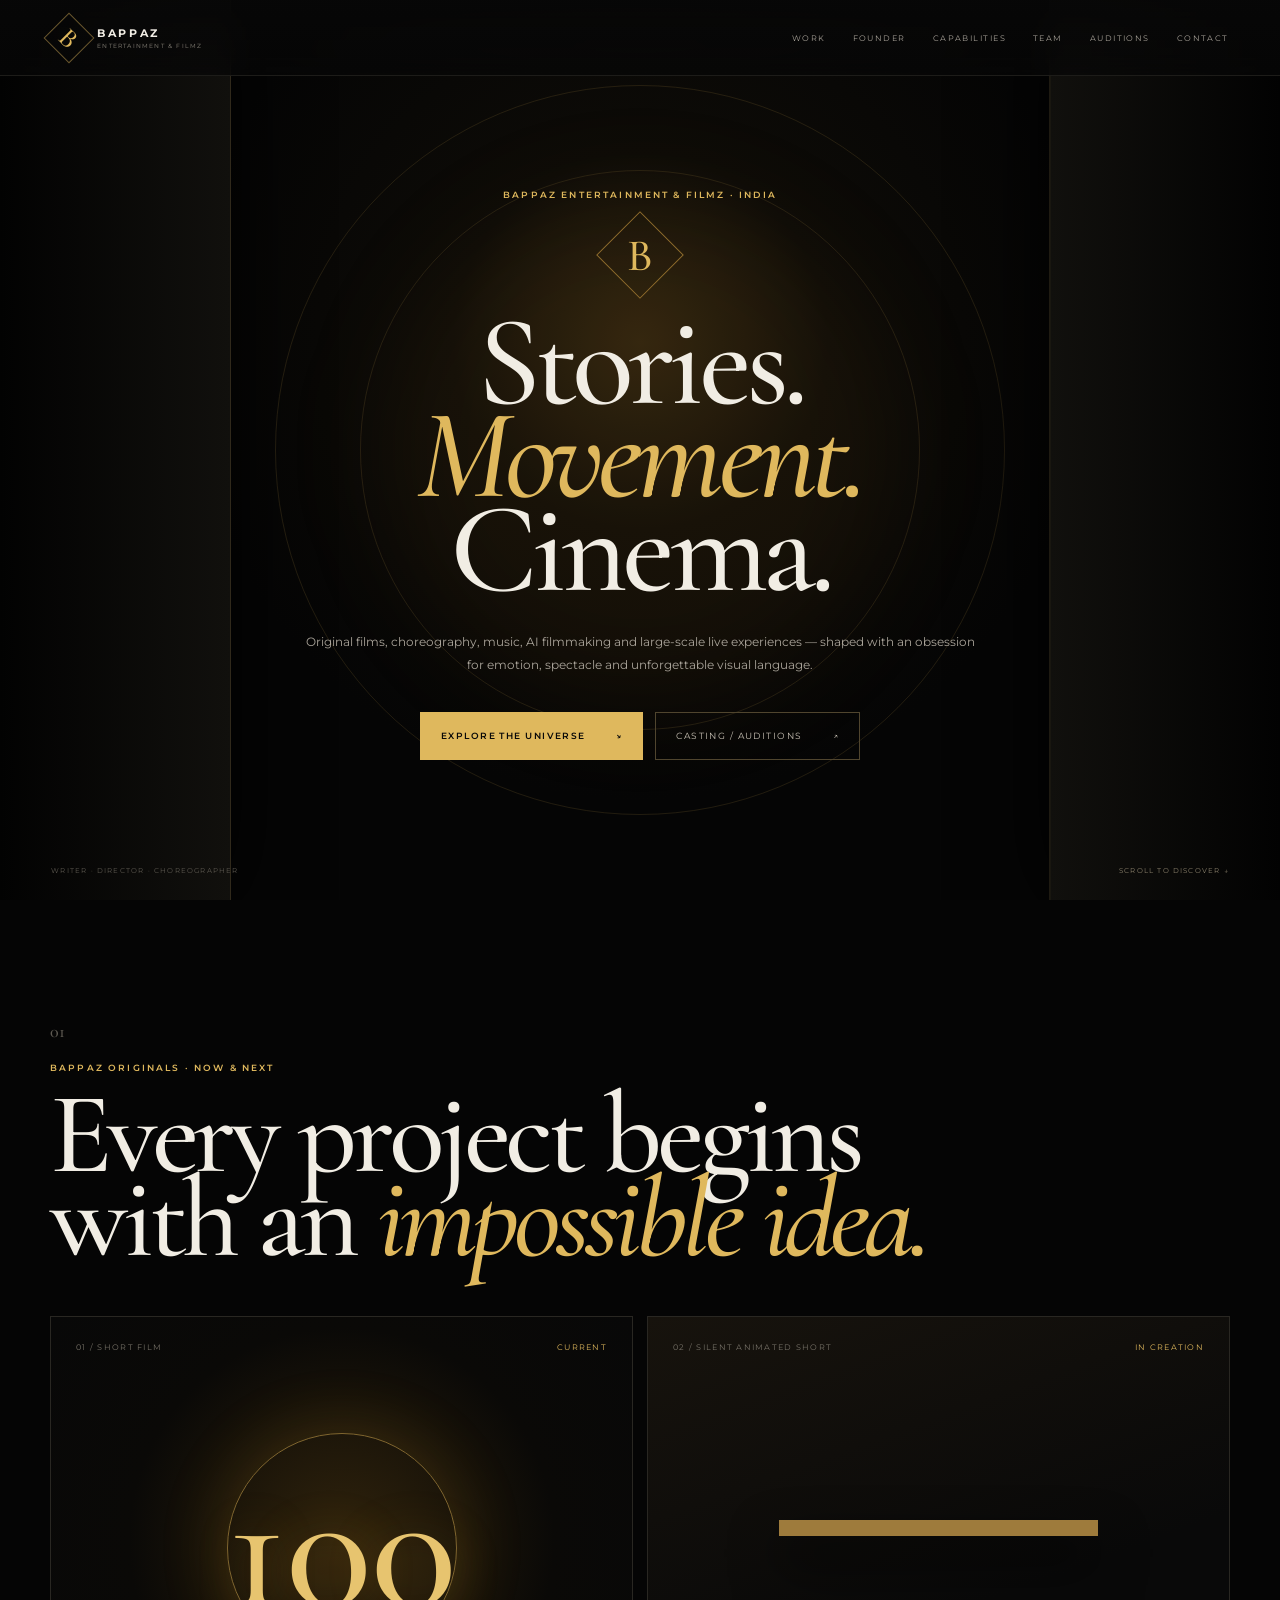
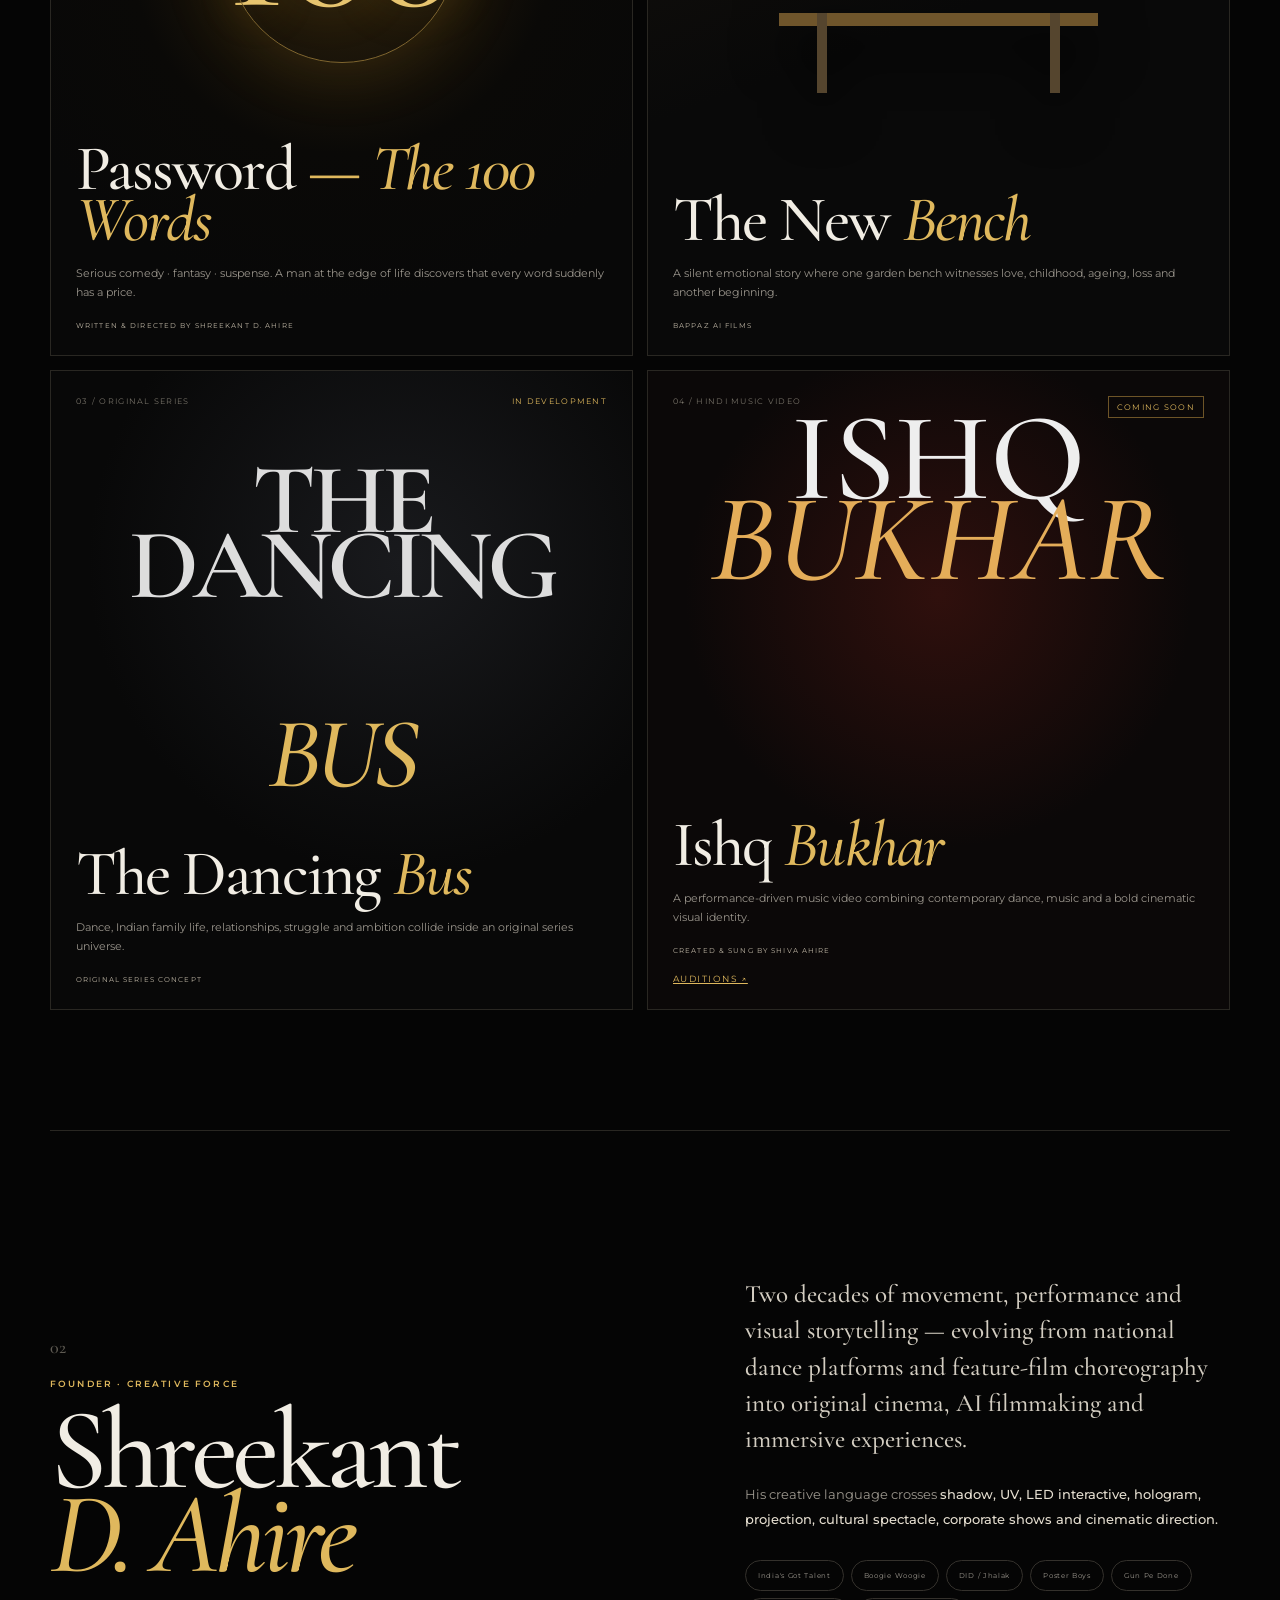
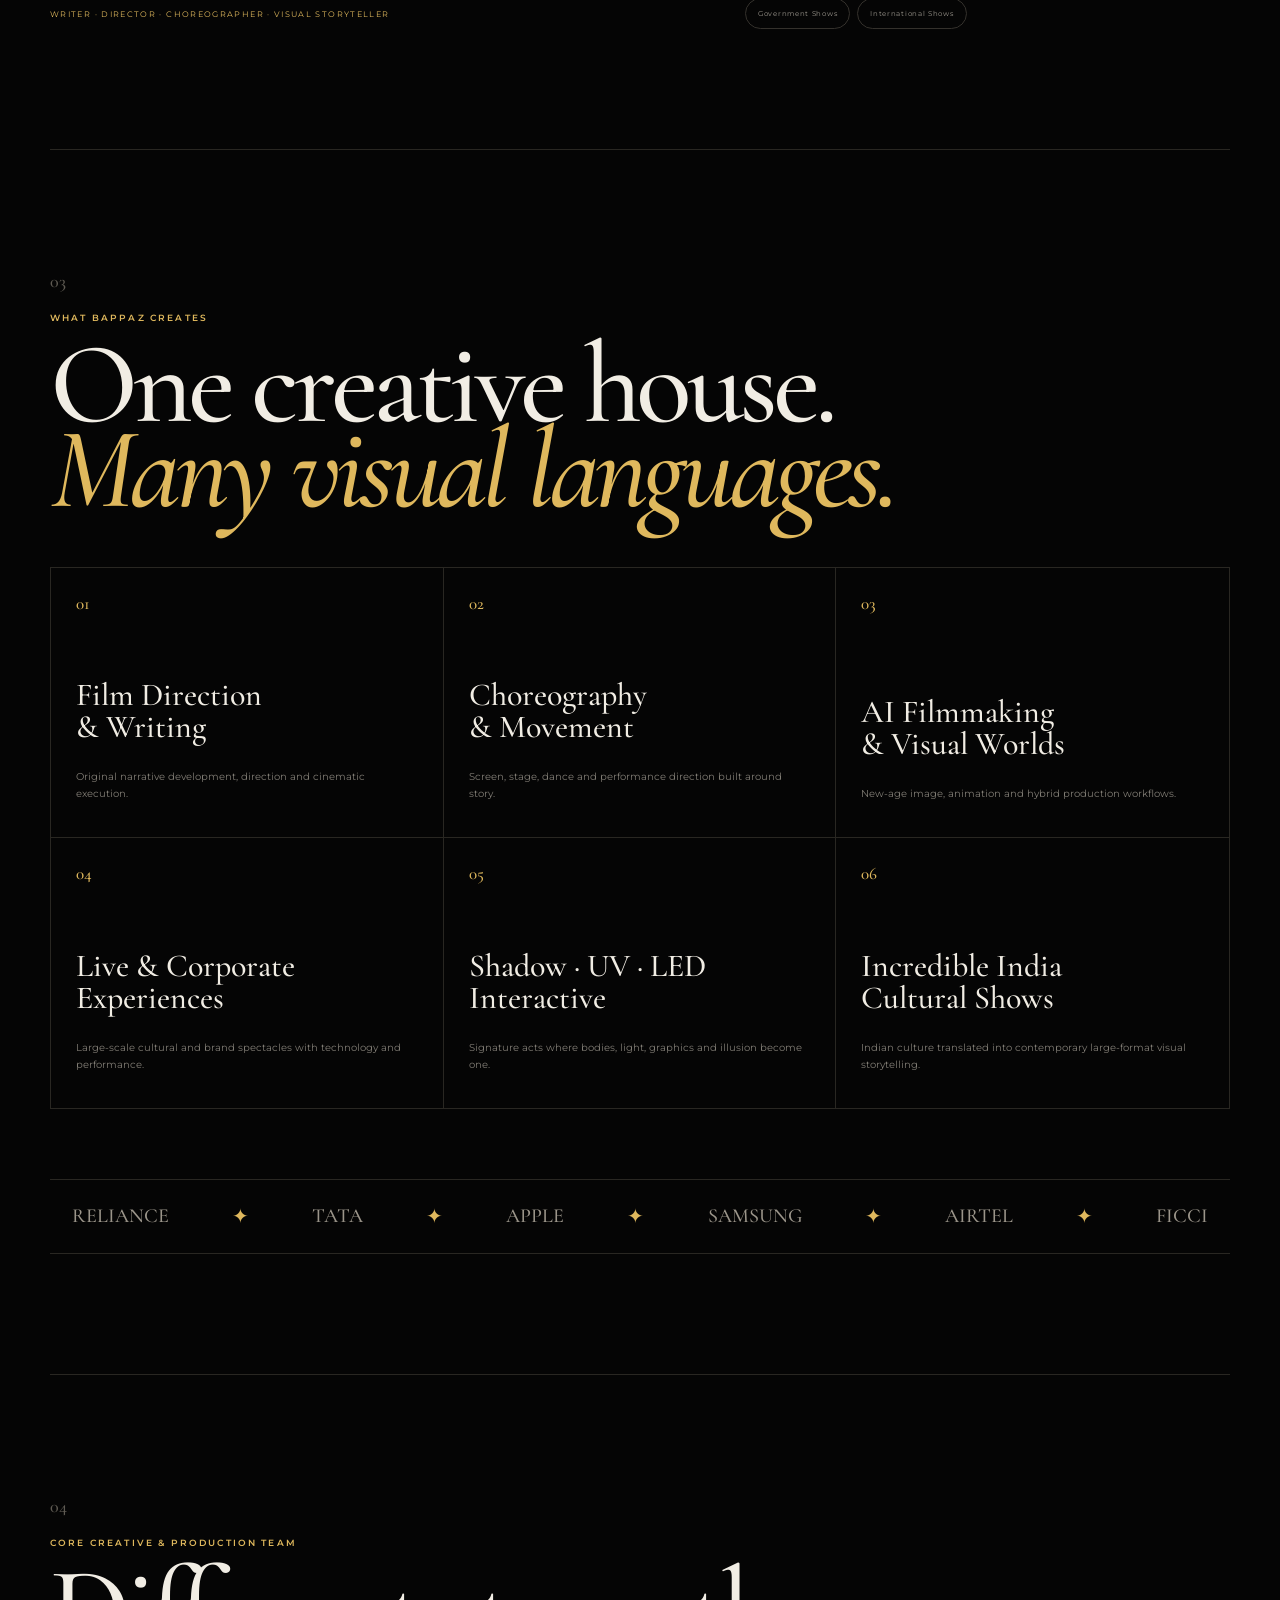
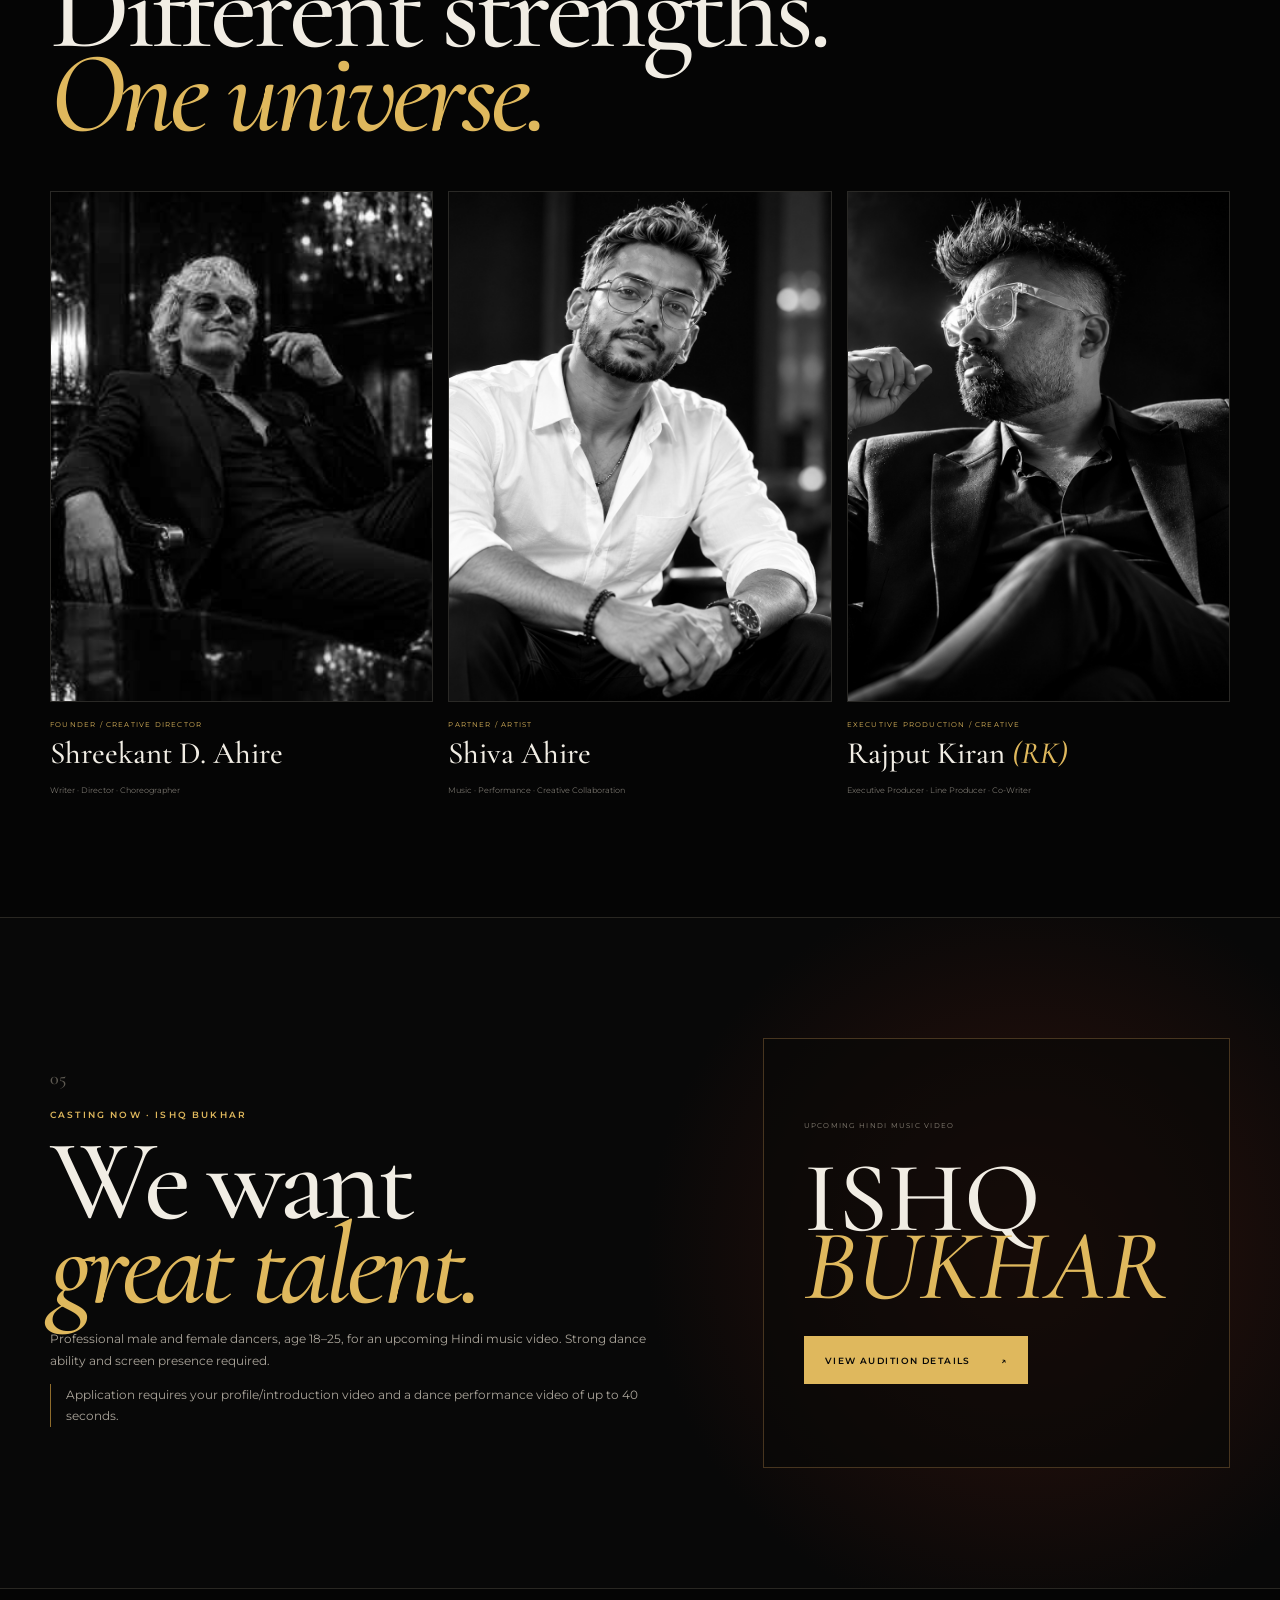
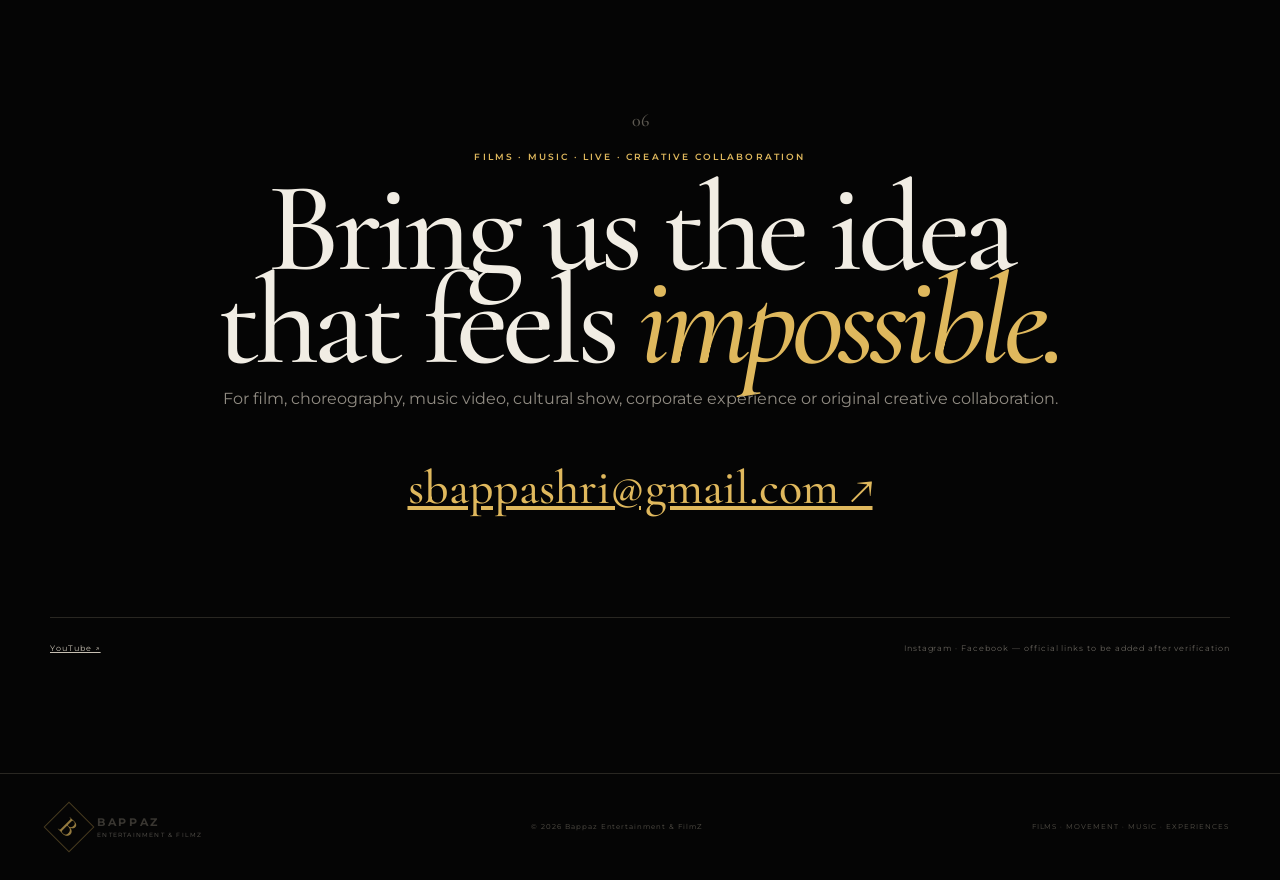
==== index.html @ 5606a302 "Show founder portrait on homepage preview" ====
<!doctype html><html lang="en" class="no-js"><head><meta charset="utf-8"><meta name="viewport" content="width=device-width,initial-scale=1"><meta name="description" content="Bappaz Entertainment & FilmZ — films, choreography, music, AI filmmaking and live experiences."><title>Bappaz Entertainment & FilmZ</title><link rel="stylesheet" href="assets/site.css"><script>document.documentElement.classList.replace('no-js','js')</script><script defer src="assets/site.js"></script></head><body><a class="skip" href="#main">Skip to content</a><header class="topbar"><a class="brand" href="#top" aria-label="Bappaz Entertainment and FilmZ home"><span class="brand-gem">B</span><span><b>BAPPAZ</b><small>ENTERTAINMENT & FILMZ</small></span></a><button class="menu" type="button" aria-expanded="false" aria-controls="primary-nav"><span></span><span></span><span></span><b>MENU</b></button><nav id="primary-nav" aria-label="Primary navigation"><a href="#work">Work</a><a href="#about">Founder</a><a href="#capabilities">Capabilities</a><a href="#team">Team</a><a href="#auditions">Auditions</a><a href="#contact">Contact</a></nav></header><main id="main"><section id="top" class="hero"><div class="hero-glow"></div><div class="hero-ring ring-a"></div><div class="hero-ring ring-b"></div><div class="hero-content" data-reveal><p class="eyebrow">BAPPAZ ENTERTAINMENT & FILMZ · INDIA</p><div class="hero-monogram" aria-hidden="true"><span>B</span></div><h1>Stories.<br><em>Movement.</em><br>Cinema.</h1><p class="hero-copy">Original films, choreography, music, AI filmmaking and large-scale live experiences — shaped with an obsession for emotion, spectacle and unforgettable visual language.</p><div class="actions"><a class="button gold" href="#work">Explore the Universe <span>↘</span></a><a class="button ghost" href="auditions.html">Casting / Auditions <span>↗</span></a></div></div><div class="hero-foot"><span>WRITER · DIRECTOR · CHOREOGRAPHER</span><a href="#work">SCROLL TO DISCOVER ↓</a></div></section><section id="work" class="section work"><header class="section-head" data-reveal><p class="index">01</p><p class="eyebrow">BAPPAZ ORIGINALS · NOW & NEXT</p><h2>Every project begins<br>with an <em>impossible idea.</em></h2></header><div class="projects"><article class="project password" data-reveal><div class="project-top"><span>01 / SHORT FILM</span><span class="status">CURRENT</span></div><div class="project-art"><span class="halo"></span><strong>100</strong></div><div class="project-copy"><h3>Password <em>— The 100 Words</em></h3><p>Serious comedy · fantasy · suspense. A man at the edge of life discovers that every word suddenly has a price.</p><small>WRITTEN & DIRECTED BY SHREEKANT D. AHIRE</small></div></article><article class="project bench" data-reveal><div class="project-top"><span>02 / SILENT ANIMATED SHORT</span><span class="status">IN CREATION</span></div><div class="project-art bench-art"><span></span></div><div class="project-copy"><h3>The New <em>Bench</em></h3><p>A silent emotional story where one garden bench witnesses love, childhood, ageing, loss and another beginning.</p><small>BAPPAZ AI FILMS</small></div></article><article class="project dancing" data-reveal><div class="project-top"><span>03 / ORIGINAL SERIES</span><span class="status">IN DEVELOPMENT</span></div><div class="project-art bus-art">THE<br>DANCING<br><i>BUS</i></div><div class="project-copy"><h3>The Dancing <em>Bus</em></h3><p>Dance, Indian family life, relationships, struggle and ambition collide inside an original series universe.</p><small>ORIGINAL SERIES CONCEPT</small></div></article><article class="project ishq" data-reveal><div class="project-top"><span>04 / HINDI MUSIC VIDEO</span><span class="status live">COMING SOON</span></div><div class="project-art pulse"><span>ISHQ</span><b>BUKHAR</b></div><div class="project-copy"><h3>Ishq <em>Bukhar</em></h3><p>A performance-driven music video combining contemporary dance, music and a bold cinematic visual identity.</p><small>CREATED & SUNG BY SHIVA AHIRE</small><a class="mini-link" href="auditions.html">AUDITIONS ↗</a></div></article></div></section><section id="about" class="section founder"><div class="founder-grid"><div data-reveal><p class="index">02</p><p class="eyebrow">FOUNDER · CREATIVE FORCE</p><h2>Shreekant<br><em>D. Ahire</em></h2><p class="role">WRITER · DIRECTOR · CHOREOGRAPHER · VISUAL STORYTELLER</p></div><div class="founder-copy" data-reveal><p class="lead">Two decades of movement, performance and visual storytelling — evolving from national dance platforms and feature-film choreography into original cinema, AI filmmaking and immersive experiences.</p><p>His creative language crosses <strong>shadow, UV, LED interactive, hologram, projection, cultural spectacle, corporate shows and cinematic direction.</strong></p><div class="credits"><span>India's Got Talent</span><span>Boogie Woogie</span><span>DID / Jhalak</span><span>Poster Boys</span><span>Gun Pe Done</span><span>Government Shows</span><span>International Shows</span></div></div></div></section><section id="capabilities" class="section capabilities"><header class="section-head" data-reveal><p class="index">03</p><p class="eyebrow">WHAT BAPPAZ CREATES</p><h2>One creative house.<br><em>Many visual languages.</em></h2></header><div class="cap-grid"><article data-reveal><span>01</span><h3>Film Direction<br>& Writing</h3><p>Original narrative development, direction and cinematic execution.</p></article><article data-reveal><span>02</span><h3>Choreography<br>& Movement</h3><p>Screen, stage, dance and performance direction built around story.</p></article><article data-reveal><span>03</span><h3>AI Filmmaking<br>& Visual Worlds</h3><p>New-age image, animation and hybrid production workflows.</p></article><article data-reveal><span>04</span><h3>Live & Corporate<br>Experiences</h3><p>Large-scale cultural and brand spectacles with technology and performance.</p></article><article data-reveal><span>05</span><h3>Shadow · UV · LED<br>Interactive</h3><p>Signature acts where bodies, light, graphics and illusion become one.</p></article><article data-reveal><span>06</span><h3>Incredible India<br>Cultural Shows</h3><p>Indian culture translated into contemporary large-format visual storytelling.</p></article></div><div class="client-strip"><span>RELIANCE</span><i>✦</i><span>TATA</span><i>✦</i><span>APPLE</span><i>✦</i><span>SAMSUNG</span><i>✦</i><span>AIRTEL</span><i>✦</i><span>FICCI</span></div></section><section id="team" class="section team"><header class="section-head" data-reveal><p class="index">04</p><p class="eyebrow">CORE CREATIVE & PRODUCTION TEAM</p><h2>Different strengths.<br><em>One universe.</em></h2></header><div class="team-grid"><article class="person founder-card" data-reveal><div class="portrait founder-portrait"><img src="assets/shreekant-founder.jpg" alt="Shreekant D. Ahire, founder of Bappaz Entertainment & FilmZ" loading="lazy" width="600" height="800"></div><p>FOUNDER / CREATIVE DIRECTOR</p><h3>Shreekant D. Ahire</h3><small>Writer · Director · Choreographer</small></article><article class="person" data-reveal><div class="portrait"><img src="SHIV%20AHIRE.png" alt="Shiva Ahire, partner and artist at Bappaz Entertainment & FilmZ" loading="lazy"></div><p>PARTNER / ARTIST</p><h3>Shiva Ahire</h3><small>Music · Performance · Creative Collaboration</small></article><article class="person" data-reveal><div class="portrait"><img src="file_0000000097bc8207af639b28cc48c8f5.png" alt="Rajput Kiran RK, executive production and creative team at Bappaz Entertainment & FilmZ" loading="lazy"></div><p>EXECUTIVE PRODUCTION / CREATIVE</p><h3>Rajput Kiran <em>(RK)</em></h3><small>Executive Producer · Line Producer · Co-Writer</small></article></div></section><section id="auditions" class="section audition"><div data-reveal><p class="index">05</p><p class="eyebrow">CASTING NOW · ISHQ BUKHAR</p><h2>We want<br><em>great talent.</em></h2><p>Professional male and female dancers, age 18–25, for an upcoming Hindi music video. Strong dance ability and screen presence required.</p><p class="upload-note">Application requires your profile/introduction video and a dance performance video of up to 40 seconds.</p></div><div class="audition-cta" data-reveal><span>UPCOMING HINDI MUSIC VIDEO</span><strong>ISHQ<br><em>BUKHAR</em></strong><a class="button gold" href="auditions.html">View Audition Details <span>↗</span></a></div></section><section id="contact" class="section contact"><div data-reveal><p class="index">06</p><p class="eyebrow">FILMS · MUSIC · LIVE · CREATIVE COLLABORATION</p><h2>Bring us the idea<br>that feels <em>impossible.</em></h2><p>For film, choreography, music video, cultural show, corporate experience or original creative collaboration.</p><a class="mail" href="mailto:sbappashri@gmail.com">sbappashri@gmail.com ↗</a></div><div class="social"><a href="https://www.youtube.com/@shreekantdanceahire9892" target="_blank" rel="noopener">YouTube ↗</a><span>Instagram · Facebook — official links to be added after verification</span></div></section></main><footer><a class="brand footer-brand" href="#top"><span class="brand-gem">B</span><span><b>BAPPAZ</b><small>ENTERTAINMENT & FILMZ</small></span></a><p>© 2026 Bappaz Entertainment & FilmZ</p><p>FILMS · MOVEMENT · MUSIC · EXPERIENCES</p></footer></body></html>
---- assets/site.css ----
@import url('https://fonts.googleapis.com/css2?family=Cormorant+Garamond:ital,wght@0,500;1,500;1,600&family=Montserrat:wght@400;500;600&display=swap');:root{--bg:#050505;--panel:#0b0b0b;--panel2:#11100e;--gold:#dfb85d;--gold2:#8f6c2c;--ivory:#f1ede4;--muted:#969188;--line:#292722;--serif:'Cormorant Garamond',Georgia,serif;--sans:'Montserrat',Arial,sans-serif}*{box-sizing:border-box}html{scroll-behavior:smooth;background:var(--bg)}body{margin:0;background:var(--bg);color:var(--ivory);font-family:var(--sans);overflow-x:hidden}a{color:inherit}.skip{position:fixed;top:-100px;left:20px;z-index:999;background:var(--gold);color:#000;padding:12px 18px}.skip:focus{top:20px}:focus-visible{outline:2px solid var(--gold);outline-offset:4px}.topbar{height:76px;position:fixed;inset:0 0 auto;z-index:100;display:flex;align-items:center;justify-content:space-between;padding:0 4vw;background:linear-gradient(#070707e8,#070707b5);backdrop-filter:blur(14px);border-bottom:1px solid #1d1c19}.brand{display:flex;align-items:center;gap:10px;text-decoration:none}.brand-gem{width:36px;height:36px;display:grid;place-items:center;border:1px solid #69562d;transform:rotate(45deg);font:500 27px var(--serif);color:var(--gold)}.brand>span:last-child{display:flex;flex-direction:column;gap:2px}.brand b{font-size:11px;letter-spacing:.24em}.brand small{font-size:6px;letter-spacing:.2em;color:#8c877d}.topbar nav{display:flex;gap:27px}.topbar nav a{font-size:8px;letter-spacing:.18em;text-transform:uppercase;text-decoration:none;color:#a7a198}.menu{display:none;background:none;border:0;color:var(--ivory)}.hero{min-height:100svh;position:relative;display:grid;place-items:center;overflow:hidden;padding:120px 6vw 80px;background:radial-gradient(circle at 50% 38%,#2d220e 0,#0d0b07 22%,#050505 54%)}.hero:before,.hero:after{content:'';position:absolute;top:0;width:18vw;height:100%;background:linear-gradient(90deg,#020202,#11100d);box-shadow:0 0 90px #000}.hero:before{left:0;border-right:1px solid #30291b}.hero:after{right:0;transform:scaleX(-1);border-right:1px solid #30291b}.hero-glow{position:absolute;width:40vw;height:40vw;border-radius:50%;background:#a8781d12;filter:blur(50px)}.hero-ring{position:absolute;border:1px solid #5b492457;border-radius:50%}.ring-a{width:min(62vw,730px);aspect-ratio:1}.ring-b{width:min(47vw,560px);aspect-ratio:1}.hero-content{text-align:center;position:relative;z-index:3;max-width:1000px}.eyebrow{font-size:9px;letter-spacing:.24em;color:var(--gold);font-weight:600}.hero-monogram{width:62px;height:62px;margin:24px auto 30px;border:1px solid var(--gold2);display:grid;place-items:center;transform:rotate(45deg)}.hero-monogram span{transform:rotate(-45deg);font:500 45px var(--serif);color:var(--gold)}.hero h1,.section h2{font:500 clamp(70px,10vw,142px)/.73 var(--serif);letter-spacing:-.045em;margin:20px 0}.hero h1 em,.section h2 em,.project h3 em,.person h3 em,.audition-cta strong em{font-weight:500;color:var(--gold)}.hero-copy{max-width:680px;margin:35px auto;color:#aaa49a;font-size:12px;line-height:1.9}.actions{display:flex;justify-content:center;gap:12px;flex-wrap:wrap}.button{min-height:48px;padding:15px 20px;display:inline-flex;align-items:center;justify-content:space-between;gap:30px;text-decoration:none;text-transform:uppercase;font-size:9px;letter-spacing:.16em;border:1px solid #50452e}.button.gold{background:var(--gold);border-color:var(--gold);color:#080808;font-weight:600}.button.ghost{color:#c7c0b4}.hero-foot{position:absolute;z-index:4;bottom:25px;left:4vw;right:4vw;display:flex;justify-content:space-between;color:#5d5951;font-size:7px;letter-spacing:.17em}.hero-foot a{text-decoration:none;color:#8c826d}.section{width:min(1180px,calc(100% - 40px));margin:auto;padding:120px 0}.section-head{margin-bottom:55px}.index{font:500 18px var(--serif);color:#5e5a52;margin:0 0 20px}.section h2{font-size:clamp(64px,9vw,124px)}.work{width:100%;padding-inline:max(20px,calc((100% - 1180px)/2))}.projects{display:grid;grid-template-columns:repeat(2,1fr);gap:14px}.project{min-height:640px;border:1px solid var(--line);padding:25px;display:flex;flex-direction:column;position:relative;overflow:hidden;background:#0a0a0a}.project.password{background:radial-gradient(circle at 50% 35%,#30230c,#0a0907 42%,#080808 72%)}.project.bench{background:linear-gradient(160deg,#17130d,#090909 48%)}.project.dancing{background:radial-gradient(circle at 60% 30%,#191a1d,#080808 55%)}.project.ishq{background:radial-gradient(circle at 50% 35%,#30100d,#0b0808 50%)}.project-top{display:flex;justify-content:space-between;color:#777268;font-size:8px;letter-spacing:.16em}.status{color:var(--gold)}.status.live{border:1px solid #6d5427;padding:5px 8px}.project-art{flex:1;min-height:290px;display:grid;place-items:center;position:relative}.project-art strong{font:500 clamp(90px,14vw,180px) var(--serif);color:#e7c46f;text-shadow:0 0 50px #c38b2450}.halo{position:absolute;width:230px;aspect-ratio:1;border-radius:50%;border:1px solid #80662f;box-shadow:0 0 70px #c5902530}.bench-art span{width:60%;height:24%;border-top:16px solid #9e7b3c;border-bottom:13px solid #6f552b;position:relative;filter:drop-shadow(0 25px 25px #000)}.bench-art span:before,.bench-art span:after{content:'';position:absolute;width:10px;height:80px;background:#55452e;bottom:-80px}.bench-art span:before{left:12%}.bench-art span:after{right:12%}.bus-art{font:600 clamp(48px,8vw,100px)/.65 var(--serif);letter-spacing:-.05em;color:#ddd;text-align:center}.bus-art i{font-weight:500;color:var(--gold)}.pulse{display:flex;flex-direction:column;font:500 clamp(65px,10vw,125px)/.65 var(--serif)}.pulse span{color:#eee}.pulse b{font-weight:500;color:#e4ad59;font-style:italic}.project-copy{position:relative;z-index:2}.project h3{font:500 clamp(43px,5vw,67px)/.8 var(--serif);letter-spacing:-.03em;margin:0 0 18px}.project-copy p{max-width:550px;color:#9a958c;font-size:11px;line-height:1.8}.project-copy small,.mini-link{display:block;font-size:7px;letter-spacing:.16em;color:#c1b8a7;margin-top:18px}.mini-link{color:var(--gold);font-size:9px}.founder{border-top:1px solid var(--line)}.founder-grid{display:grid;grid-template-columns:1.1fr .9fr;gap:8vw;align-items:end}.founder h2{margin-bottom:30px}.role{font-size:8px;letter-spacing:.17em;color:var(--gold);line-height:1.8}.founder-copy{color:#9d988f;font-size:13px;line-height:1.9}.founder-copy .lead{font:500 25px/1.45 var(--serif);color:#d3cdc1}.founder-copy strong{color:#e5ded0;font-weight:500}.credits{display:flex;flex-wrap:wrap;gap:7px;margin-top:28px}.credits span{border:1px solid #34312c;border-radius:40px;padding:8px 12px;font-size:7px;letter-spacing:.1em}.capabilities{border-top:1px solid var(--line)}.cap-grid{display:grid;grid-template-columns:repeat(3,1fr);border:1px solid var(--line)}.cap-grid article{min-height:270px;padding:25px;border-right:1px solid var(--line);border-bottom:1px solid var(--line);display:flex;flex-direction:column}.cap-grid article:nth-child(3n){border-right:0}.cap-grid article:nth-child(n+4){border-bottom:0}.cap-grid span{color:var(--gold);font:500 17px var(--serif)}.cap-grid h3{font:500 32px/1 var(--serif);margin:auto 0 15px}.cap-grid p{color:#817d75;font-size:10px;line-height:1.7}.client-strip{margin-top:70px;border-block:1px solid var(--line);padding:24px 0;display:flex;justify-content:space-around;gap:20px;white-space:nowrap;overflow:hidden;font:500 20px var(--serif);color:#9b958a}.client-strip i{color:var(--gold);font-style:normal}.team{border-top:1px solid var(--line)}.team-grid{display:grid;grid-template-columns:repeat(3,1fr);gap:15px}.portrait{aspect-ratio:3/4;background:#111;overflow:hidden;border:1px solid #2a2926}.portrait img{width:100%;height:100%;object-fit:cover;display:block;filter:grayscale(1);transition:filter .4s,transform .7s}.person:hover img{filter:grayscale(.25);transform:scale(1.025)}.founder-portrait{display:grid;place-items:center;background:radial-gradient(circle,#29200f,#080808 62%)}.founder-portrait span{font:500 95px var(--serif);color:var(--gold)}.person>p{color:var(--gold);font-size:7px;letter-spacing:.17em;margin:18px 0 5px}.person h3{font:500 31px var(--serif);margin:0 0 6px}.person small{color:#77736c;font-size:8px}.audition{width:100%;padding-inline:max(20px,calc((100% - 1180px)/2));display:grid;grid-template-columns:1fr .75fr;gap:7vw;align-items:center;border-block:1px solid var(--line);background:radial-gradient(circle at 80% 50%,#30130d,#080808 35%)}.audition h2{font-size:clamp(70px,9vw,120px)}.audition>div>p:not(.index,.eyebrow){max-width:600px;color:#aaa49a;font-size:12px;line-height:1.8}.upload-note{border-left:1px solid var(--gold2);padding-left:15px}.audition-cta{border:1px solid #47351f;padding:40px;min-height:430px;display:flex;flex-direction:column;justify-content:center;align-items:flex-start;background:#090807a8}.audition-cta>span{font-size:7px;letter-spacing:.18em;color:#8d867a}.audition-cta strong{font:500 clamp(60px,8vw,100px)/.68 var(--serif);margin:35px 0}.contact{text-align:center}.contact h2{font-size:clamp(72px,10vw,135px)}.contact>div>p:not(.index,.eyebrow){color:#918c83}.mail{display:inline-block;margin-top:35px;font:500 clamp(26px,4vw,48px) var(--serif);color:var(--gold)}.social{margin-top:100px;border-top:1px solid var(--line);padding-top:25px;display:flex;justify-content:space-between;color:#68645d;font-size:8px;letter-spacing:.12em}.social a{color:#c7c0b3}footer{padding:35px 4vw;border-top:1px solid var(--line);display:flex;align-items:center;justify-content:space-between;color:#555149;font-size:7px;letter-spacing:.14em}.footer-brand{opacity:.65}.js [data-reveal]{opacity:0;transform:translateY(25px);transition:opacity .8s ease,transform .8s ease}.js [data-reveal].visible{opacity:1;transform:none}@media(max-width:760px){.topbar{height:66px;padding:0 16px}.topbar nav{display:none;position:absolute;top:66px;left:0;right:0;padding:22px;background:#080808f7;border-bottom:1px solid var(--line);flex-direction:column;gap:0}.topbar nav.open{display:flex}.topbar nav a{padding:15px 5px;border-bottom:1px solid #1d1c19;font-size:10px}.menu{display:flex;align-items:center;gap:3px;flex-direction:column;position:relative;padding:12px}.menu span{display:block;width:22px;height:1px;background:#b8b0a2}.menu b{position:absolute;top:37px;font-size:5px;letter-spacing:.15em}.section{width:calc(100% - 30px);padding:82px 0}.hero{padding:105px 20px 75px;min-height:100svh}.hero:before,.hero:after{width:7vw}.ring-a{width:95vw}.ring-b{width:72vw}.hero h1{font-size:clamp(65px,20vw,92px)}.hero-copy{font-size:11px}.actions{display:grid}.button{width:100%;min-width:0}.hero-foot{font-size:5px}.section h2{font-size:clamp(62px,19vw,91px)}.projects{display:flex;overflow-x:auto;scroll-snap-type:x mandatory;margin-right:-15px;padding-right:15px;gap:10px}.project{min-width:88vw;min-height:560px;scroll-snap-align:start}.project-art{min-height:250px}.project h3{font-size:48px}.founder-grid{grid-template-columns:1fr;gap:25px}.founder-copy .lead{font-size:22px}.cap-grid{grid-template-columns:1fr 1fr}.cap-grid article{min-height:220px;border-right:1px solid var(--line)!important;border-bottom:1px solid var(--line)!important}.cap-grid article:nth-child(2n){border-right:0!important}.cap-grid article:nth-last-child(-n+2){border-bottom:0!important}.cap-grid h3{font-size:26px}.client-strip{justify-content:flex-start;overflow-x:auto}.team-grid{grid-template-columns:1fr;gap:55px}.portrait{aspect-ratio:4/5}.audition{grid-template-columns:1fr;padding-inline:15px;gap:35px}.audition-cta{min-height:350px;padding:28px}.social,footer{flex-direction:column;gap:20px;text-align:center}.social{align-items:center}.footer-brand{margin:auto}}@media(max-width:390px){.hero h1{font-size:64px}.hero-monogram{width:52px;height:52px}.section h2{font-size:61px}.project{min-width:91vw;padding:20px}.project h3{font-size:43px}.cap-grid{grid-template-columns:1fr}.cap-grid article{border-right:0!important;border-bottom:1px solid var(--line)!important}.cap-grid article:last-child{border-bottom:0!important}.brand small{display:none}}@media(prefers-reduced-motion:reduce){html{scroll-behavior:auto}.js [data-reveal]{opacity:1;transform:none;transition:none}.portrait img{transition:none}}
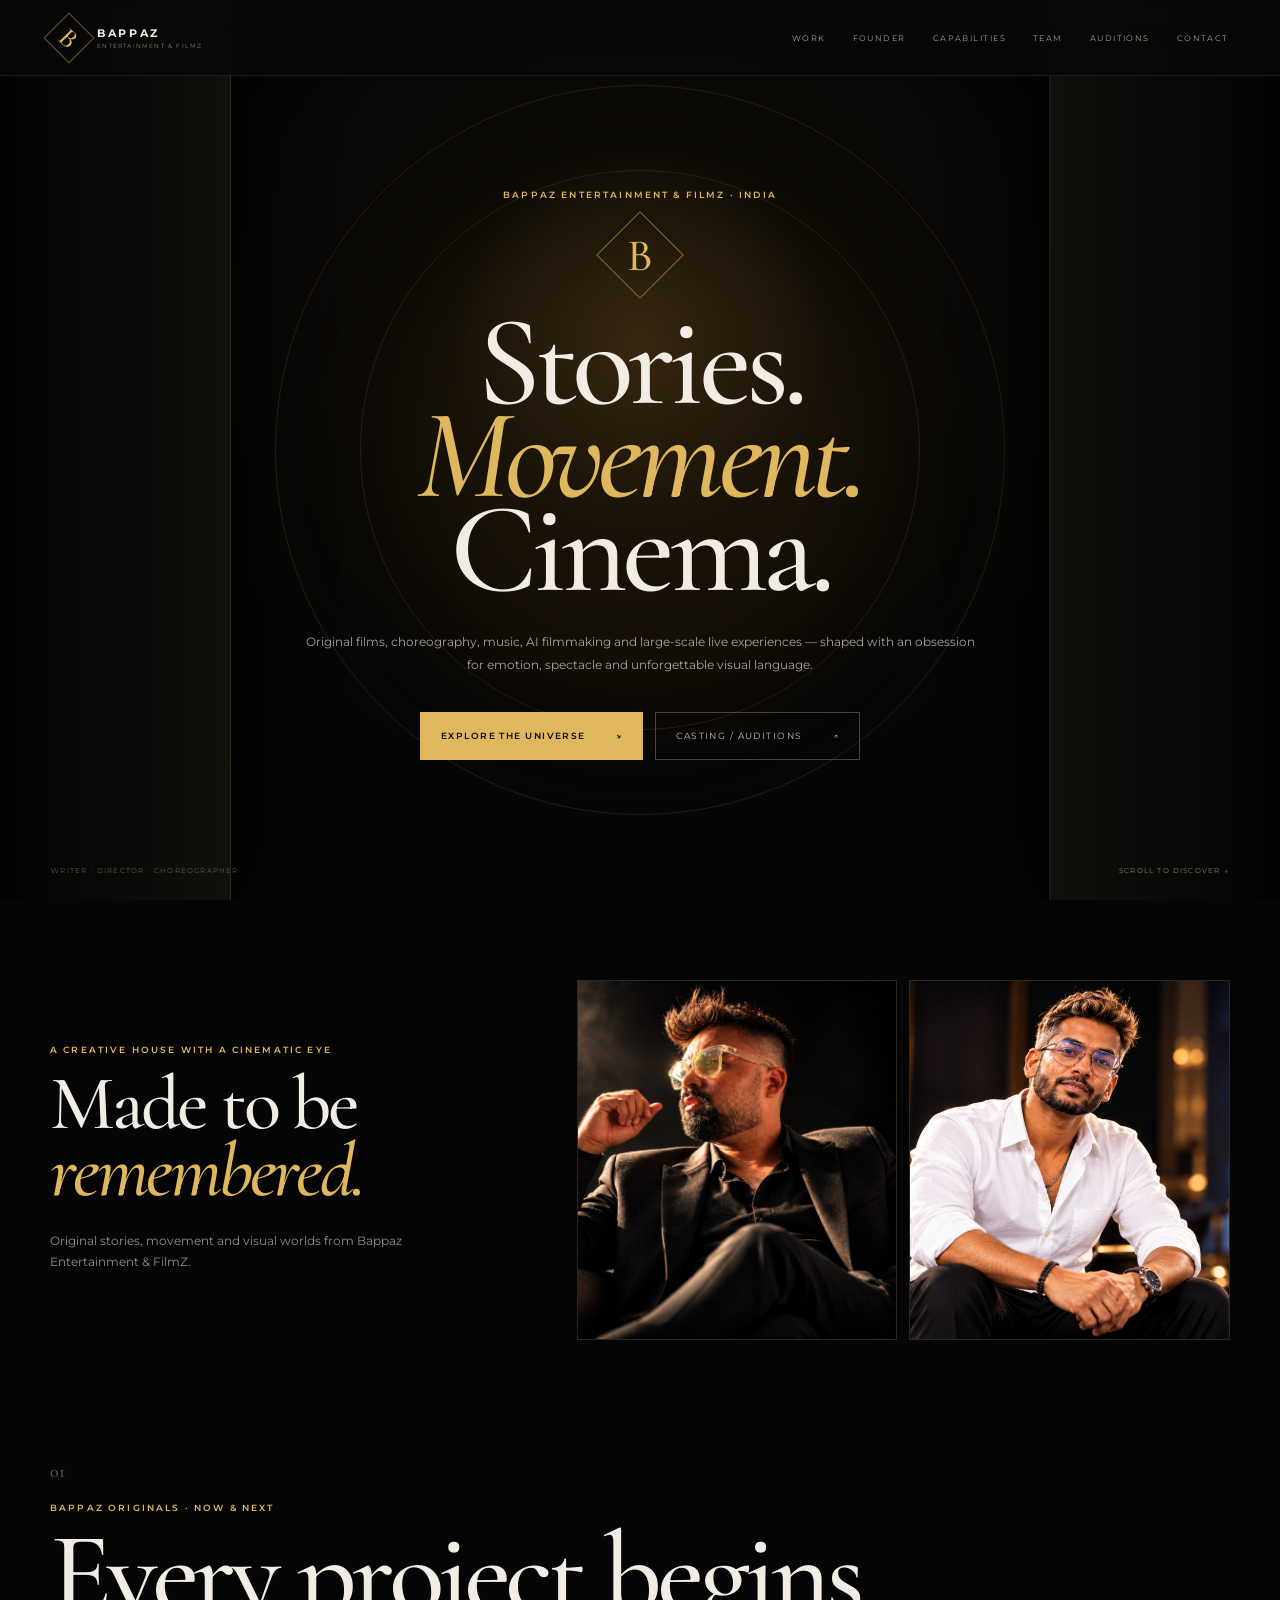
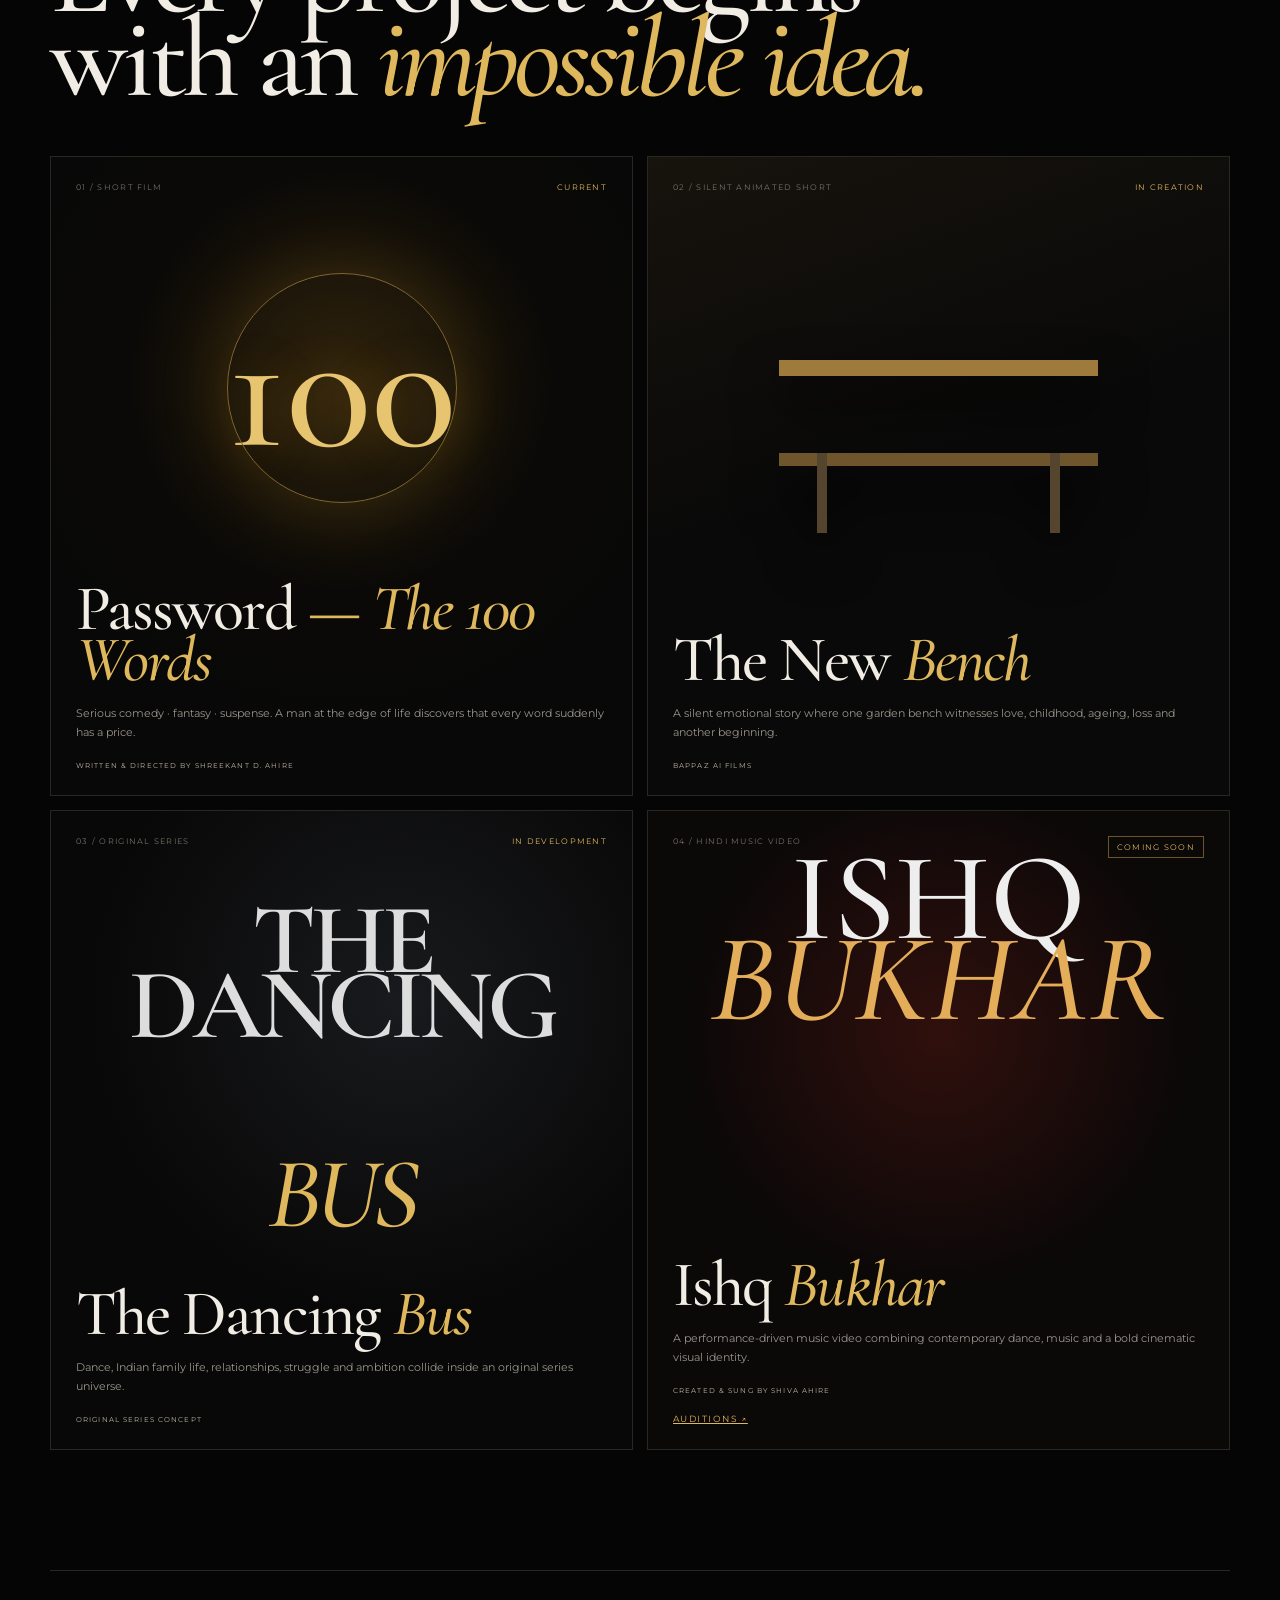
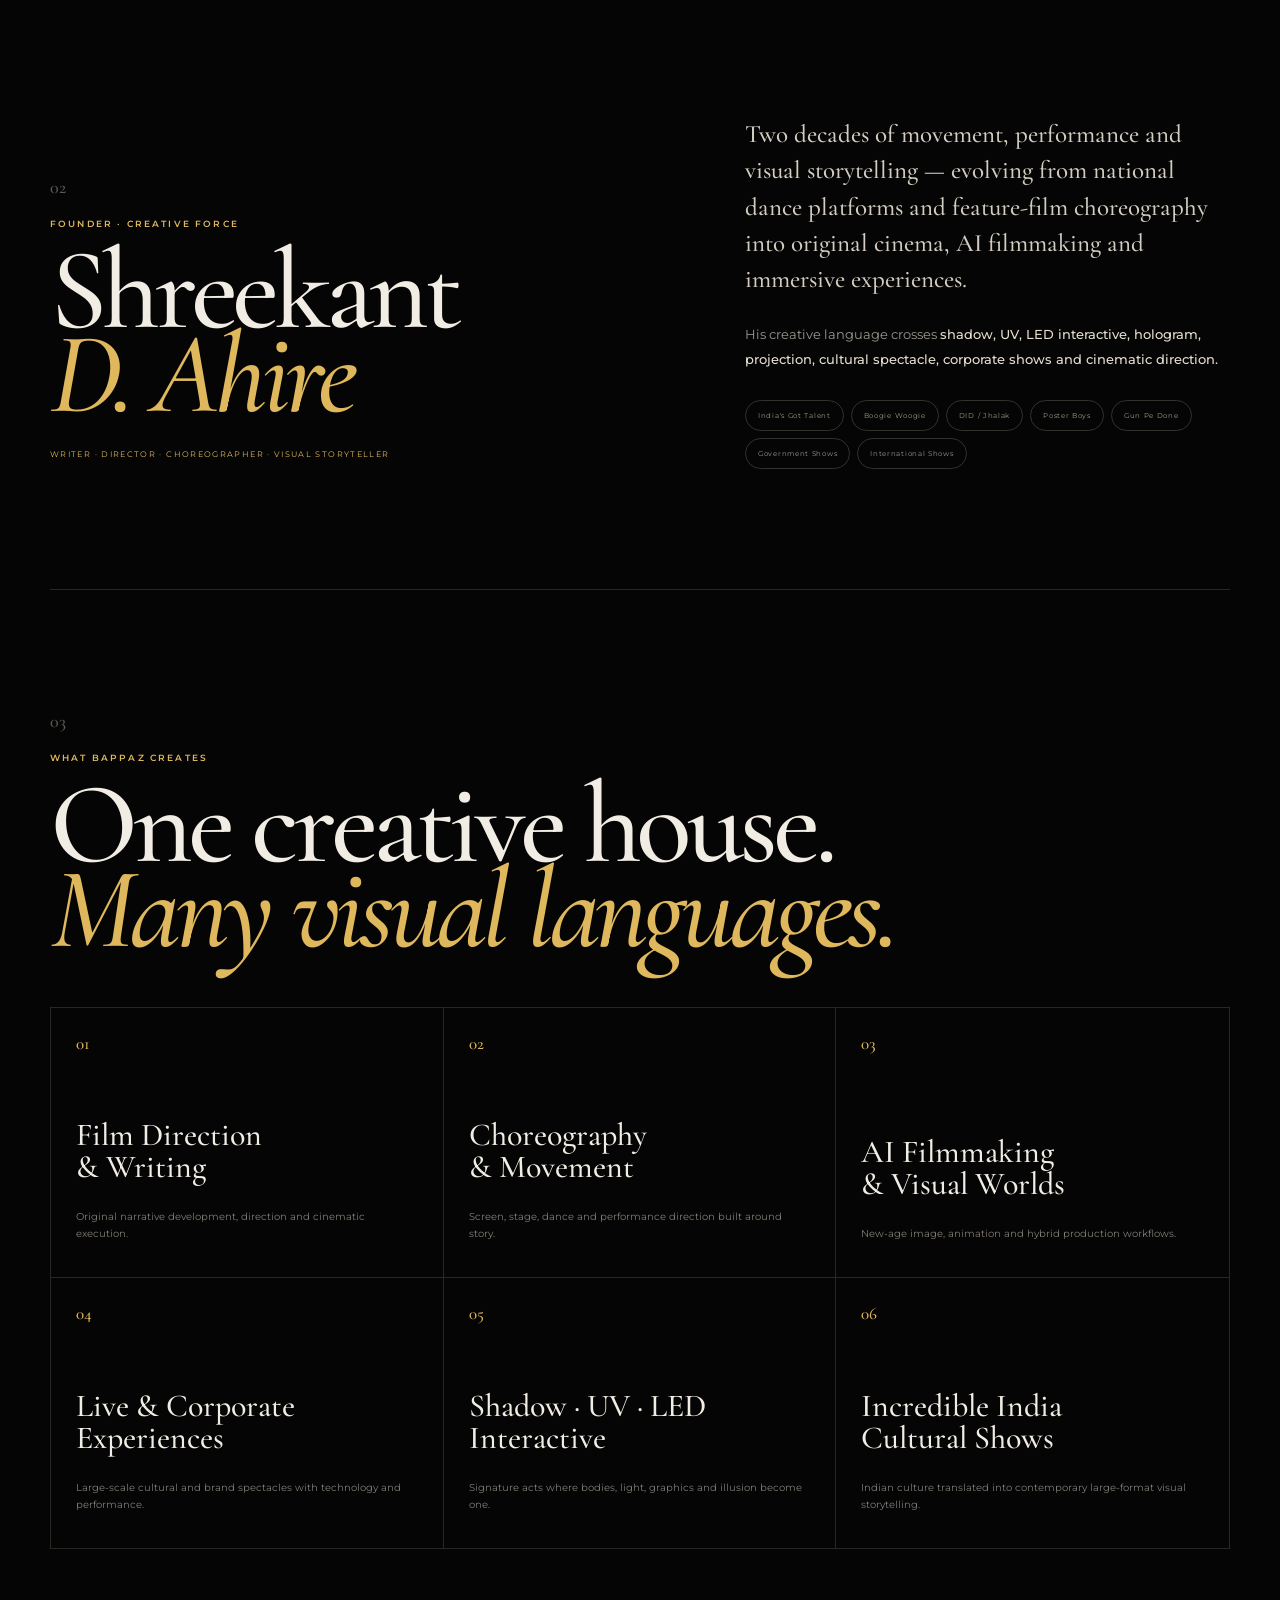
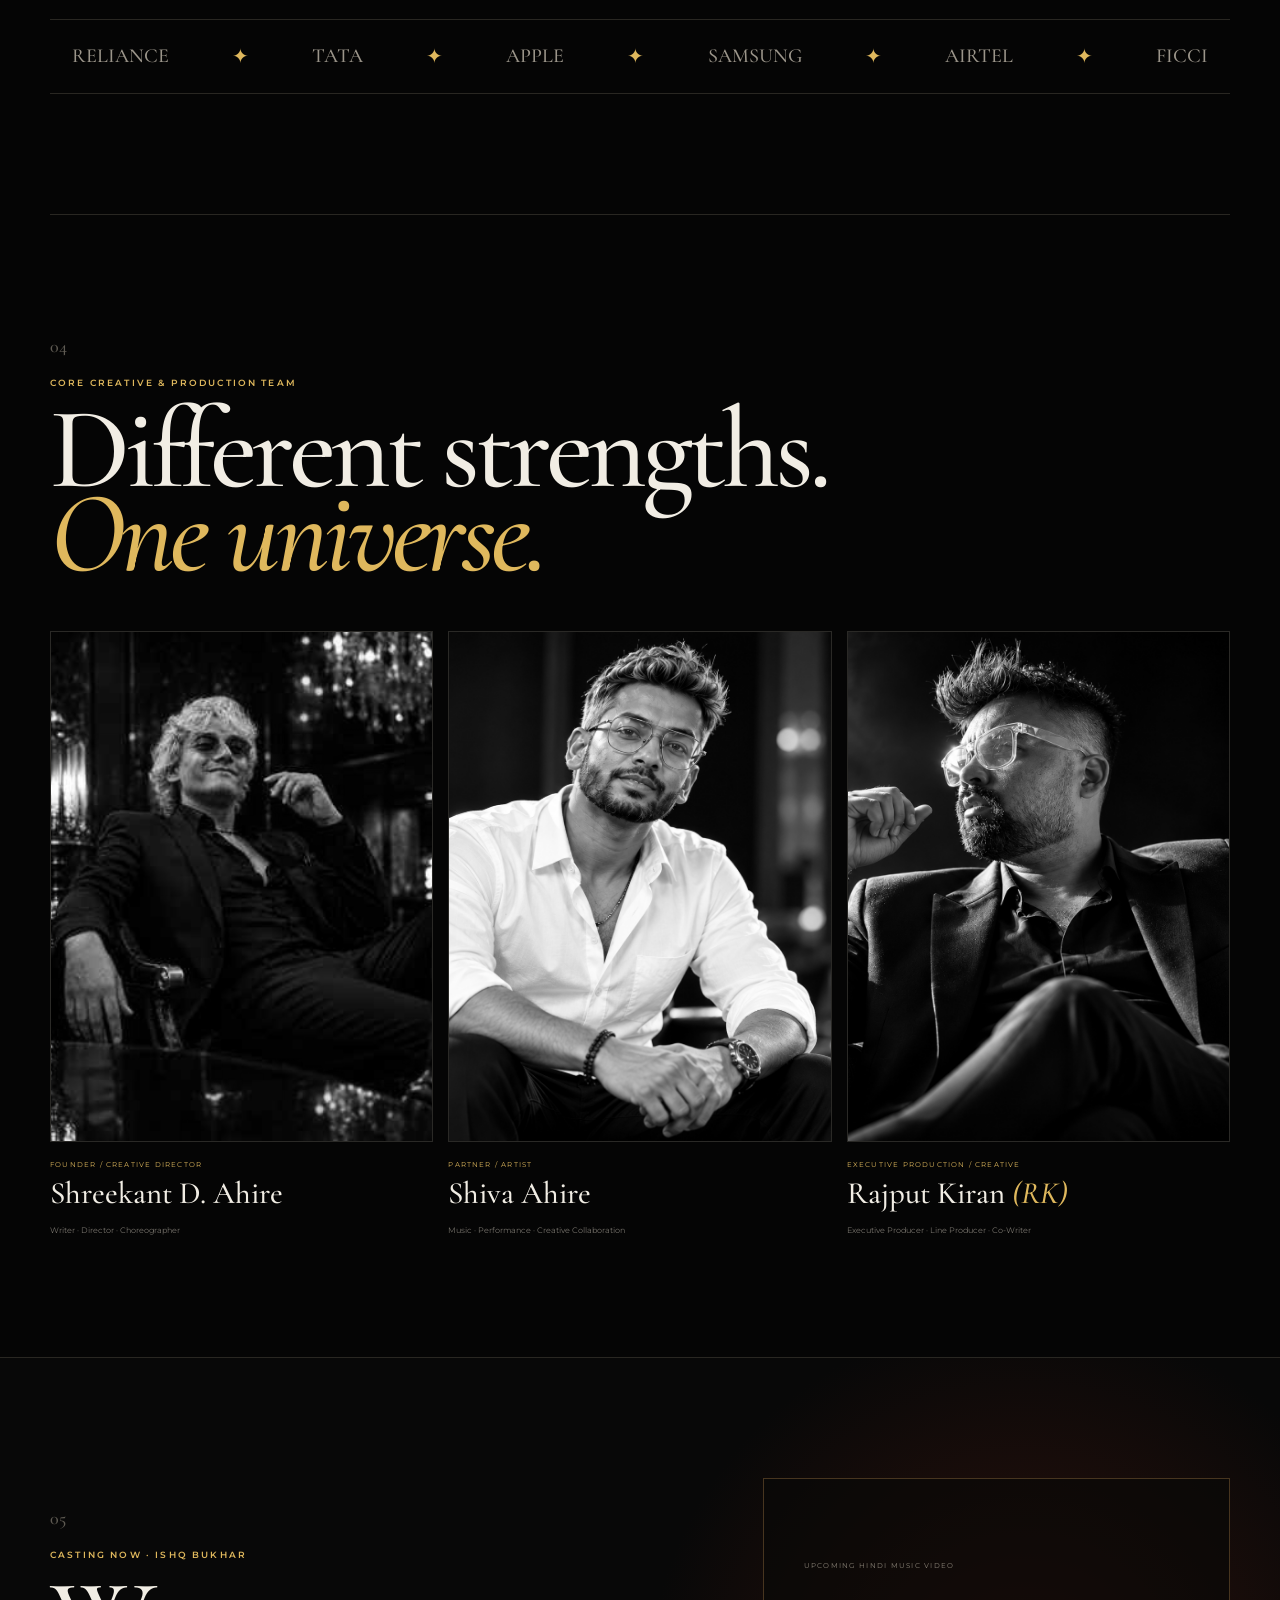
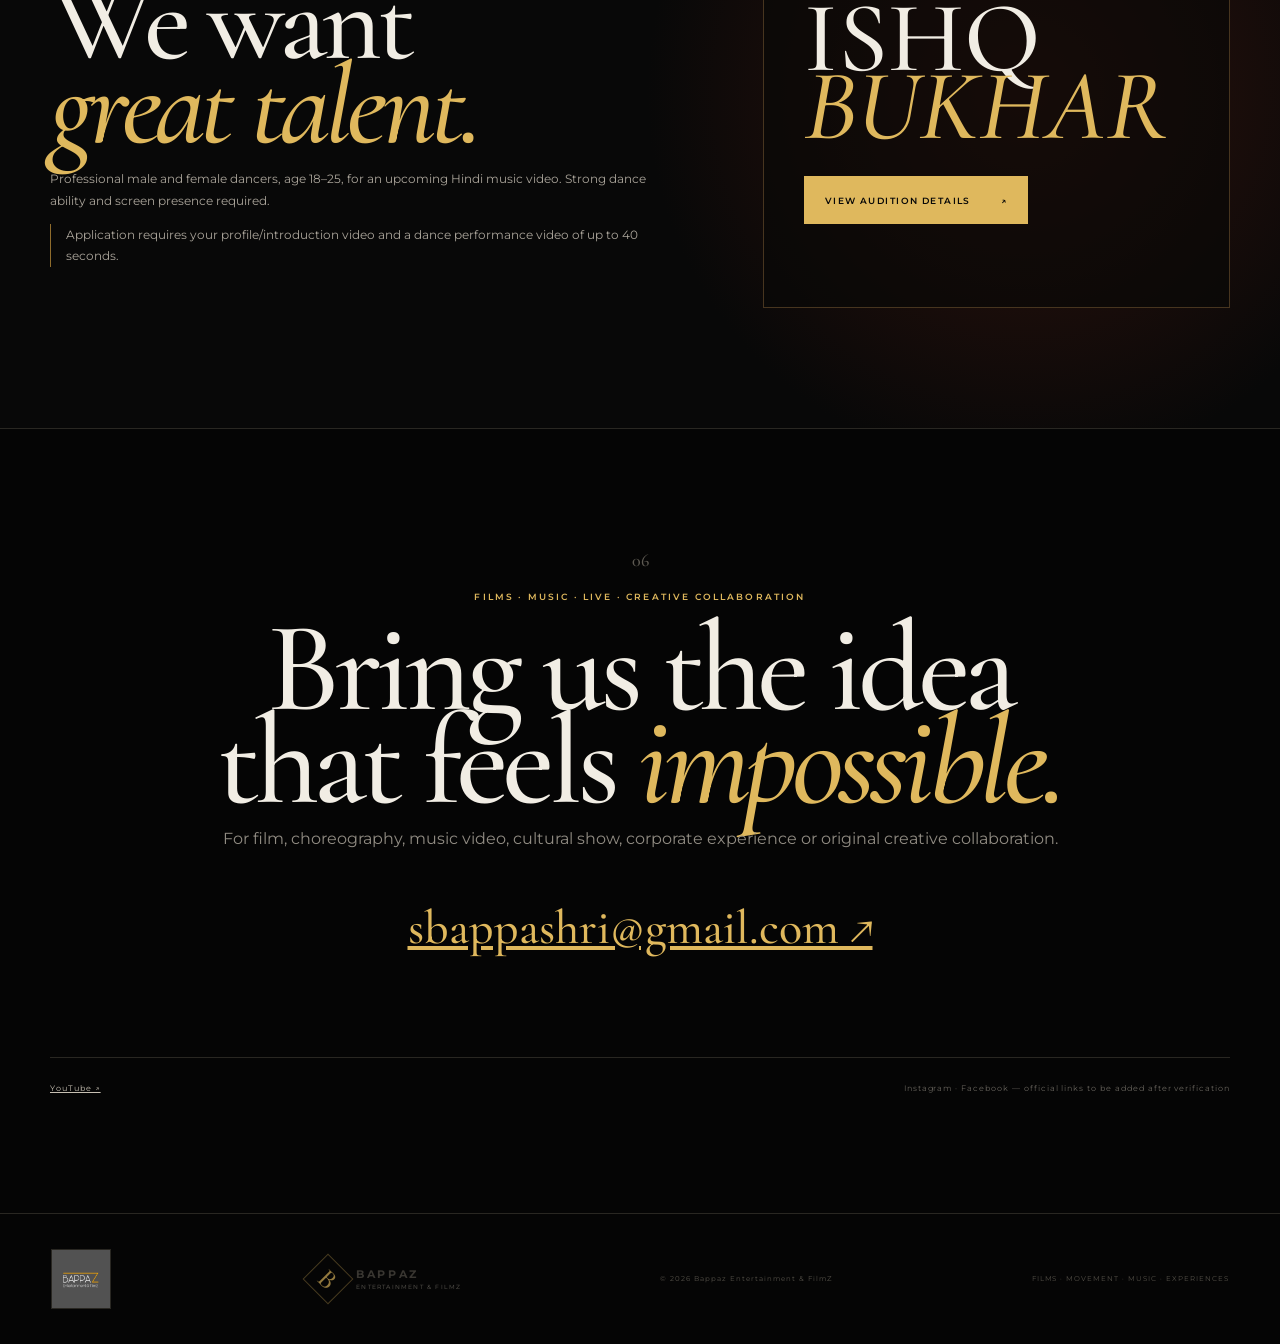
==== commit d6a0081d: "Add supplied portraits and Bappaz logo to preview" ====
--- a/index.html
+++ b/index.html
@@ -1 +1 @@
-<!doctype html><html lang="en" class="no-js"><head><meta charset="utf-8"><meta name="viewport" content="width=device-width,initial-scale=1"><meta name="description" content="Bappaz Entertainment & FilmZ — films, choreography, music, AI filmmaking and live experiences."><title>Bappaz Entertainment & FilmZ</title><link rel="stylesheet" href="assets/site.css"><script>document.documentElement.classList.replace('no-js','js')</script><script defer src="assets/site.js"></script></head><body><a class="skip" href="#main">Skip to content</a><header class="topbar"><a class="brand" href="#top" aria-label="Bappaz Entertainment and FilmZ home"><span class="brand-gem">B</span><span><b>BAPPAZ</b><small>ENTERTAINMENT & FILMZ</small></span></a><button class="menu" type="button" aria-expanded="false" aria-controls="primary-nav"><span></span><span></span><span></span><b>MENU</b></button><nav id="primary-nav" aria-label="Primary navigation"><a href="#work">Work</a><a href="#about">Founder</a><a href="#capabilities">Capabilities</a><a href="#team">Team</a><a href="#auditions">Auditions</a><a href="#contact">Contact</a></nav></header><main id="main"><section id="top" class="hero"><div class="hero-glow"></div><div class="hero-ring ring-a"></div><div class="hero-ring ring-b"></div><div class="hero-content" data-reveal><p class="eyebrow">BAPPAZ ENTERTAINMENT & FILMZ · INDIA</p><div class="hero-monogram" aria-hidden="true"><span>B</span></div><h1>Stories.<br><em>Movement.</em><br>Cinema.</h1><p class="hero-copy">Original films, choreography, music, AI filmmaking and large-scale live experiences — shaped with an obsession for emotion, spectacle and unforgettable visual language.</p><div class="actions"><a class="button gold" href="#work">Explore the Universe <span>↘</span></a><a class="button ghost" href="auditions.html">Casting / Auditions <span>↗</span></a></div></div><div class="hero-foot"><span>WRITER · DIRECTOR · CHOREOGRAPHER</span><a href="#work">SCROLL TO DISCOVER ↓</a></div></section><section id="work" class="section work"><header class="section-head" data-reveal><p class="index">01</p><p class="eyebrow">BAPPAZ ORIGINALS · NOW & NEXT</p><h2>Every project begins<br>with an <em>impossible idea.</em></h2></header><div class="projects"><article class="project password" data-reveal><div class="project-top"><span>01 / SHORT FILM</span><span class="status">CURRENT</span></div><div class="project-art"><span class="halo"></span><strong>100</strong></div><div class="project-copy"><h3>Password <em>— The 100 Words</em></h3><p>Serious comedy · fantasy · suspense. A man at the edge of life discovers that every word suddenly has a price.</p><small>WRITTEN & DIRECTED BY SHREEKANT D. AHIRE</small></div></article><article class="project bench" data-reveal><div class="project-top"><span>02 / SILENT ANIMATED SHORT</span><span class="status">IN CREATION</span></div><div class="project-art bench-art"><span></span></div><div class="project-copy"><h3>The New <em>Bench</em></h3><p>A silent emotional story where one garden bench witnesses love, childhood, ageing, loss and another beginning.</p><small>BAPPAZ AI FILMS</small></div></article><article class="project dancing" data-reveal><div class="project-top"><span>03 / ORIGINAL SERIES</span><span class="status">IN DEVELOPMENT</span></div><div class="project-art bus-art">THE<br>DANCING<br><i>BUS</i></div><div class="project-copy"><h3>The Dancing <em>Bus</em></h3><p>Dance, Indian family life, relationships, struggle and ambition collide inside an original series universe.</p><small>ORIGINAL SERIES CONCEPT</small></div></article><article class="project ishq" data-reveal><div class="project-top"><span>04 / HINDI MUSIC VIDEO</span><span class="status live">COMING SOON</span></div><div class="project-art pulse"><span>ISHQ</span><b>BUKHAR</b></div><div class="project-copy"><h3>Ishq <em>Bukhar</em></h3><p>A performance-driven music video combining contemporary dance, music and a bold cinematic visual identity.</p><small>CREATED & SUNG BY SHIVA AHIRE</small><a class="mini-link" href="auditions.html">AUDITIONS ↗</a></div></article></div></section><section id="about" class="section founder"><div class="founder-grid"><div data-reveal><p class="index">02</p><p class="eyebrow">FOUNDER · CREATIVE FORCE</p><h2>Shreekant<br><em>D. Ahire</em></h2><p class="role">WRITER · DIRECTOR · CHOREOGRAPHER · VISUAL STORYTELLER</p></div><div class="founder-copy" data-reveal><p class="lead">Two decades of movement, performance and visual storytelling — evolving from national dance platforms and feature-film choreography into original cinema, AI filmmaking and immersive experiences.</p><p>His creative language crosses <strong>shadow, UV, LED interactive, hologram, projection, cultural spectacle, corporate shows and cinematic direction.</strong></p><div class="credits"><span>India's Got Talent</span><span>Boogie Woogie</span><span>DID / Jhalak</span><span>Poster Boys</span><span>Gun Pe Done</span><span>Government Shows</span><span>International Shows</span></div></div></div></section><section id="capabilities" class="section capabilities"><header class="section-head" data-reveal><p class="index">03</p><p class="eyebrow">WHAT BAPPAZ CREATES</p><h2>One creative house.<br><em>Many visual languages.</em></h2></header><div class="cap-grid"><article data-reveal><span>01</span><h3>Film Direction<br>& Writing</h3><p>Original narrative development, direction and cinematic execution.</p></article><article data-reveal><span>02</span><h3>Choreography<br>& Movement</h3><p>Screen, stage, dance and performance direction built around story.</p></article><article data-reveal><span>03</span><h3>AI Filmmaking<br>& Visual Worlds</h3><p>New-age image, animation and hybrid production workflows.</p></article><article data-reveal><span>04</span><h3>Live & Corporate<br>Experiences</h3><p>Large-scale cultural and brand spectacles with technology and performance.</p></article><article data-reveal><span>05</span><h3>Shadow · UV · LED<br>Interactive</h3><p>Signature acts where bodies, light, graphics and illusion become one.</p></article><article data-reveal><span>06</span><h3>Incredible India<br>Cultural Shows</h3><p>Indian culture translated into contemporary large-format visual storytelling.</p></article></div><div class="client-strip"><span>RELIANCE</span><i>✦</i><span>TATA</span><i>✦</i><span>APPLE</span><i>✦</i><span>SAMSUNG</span><i>✦</i><span>AIRTEL</span><i>✦</i><span>FICCI</span></div></section><section id="team" class="section team"><header class="section-head" data-reveal><p class="index">04</p><p class="eyebrow">CORE CREATIVE & PRODUCTION TEAM</p><h2>Different strengths.<br><em>One universe.</em></h2></header><div class="team-grid"><article class="person founder-card" data-reveal><div class="portrait founder-portrait"><img src="assets/shreekant-founder.jpg" alt="Shreekant D. Ahire, founder of Bappaz Entertainment & FilmZ" loading="lazy" width="600" height="800"></div><p>FOUNDER / CREATIVE DIRECTOR</p><h3>Shreekant D. Ahire</h3><small>Writer · Director · Choreographer</small></article><article class="person" data-reveal><div class="portrait"><img src="SHIV%20AHIRE.png" alt="Shiva Ahire, partner and artist at Bappaz Entertainment & FilmZ" loading="lazy"></div><p>PARTNER / ARTIST</p><h3>Shiva Ahire</h3><small>Music · Performance · Creative Collaboration</small></article><article class="person" data-reveal><div class="portrait"><img src="file_0000000097bc8207af639b28cc48c8f5.png" alt="Rajput Kiran RK, executive production and creative team at Bappaz Entertainment & FilmZ" loading="lazy"></div><p>EXECUTIVE PRODUCTION / CREATIVE</p><h3>Rajput Kiran <em>(RK)</em></h3><small>Executive Producer · Line Producer · Co-Writer</small></article></div></section><section id="auditions" class="section audition"><div data-reveal><p class="index">05</p><p class="eyebrow">CASTING NOW · ISHQ BUKHAR</p><h2>We want<br><em>great talent.</em></h2><p>Professional male and female dancers, age 18–25, for an upcoming Hindi music video. Strong dance ability and screen presence required.</p><p class="upload-note">Application requires your profile/introduction video and a dance performance video of up to 40 seconds.</p></div><div class="audition-cta" data-reveal><span>UPCOMING HINDI MUSIC VIDEO</span><strong>ISHQ<br><em>BUKHAR</em></strong><a class="button gold" href="auditions.html">View Audition Details <span>↗</span></a></div></section><section id="contact" class="section contact"><div data-reveal><p class="index">06</p><p class="eyebrow">FILMS · MUSIC · LIVE · CREATIVE COLLABORATION</p><h2>Bring us the idea<br>that feels <em>impossible.</em></h2><p>For film, choreography, music video, cultural show, corporate experience or original creative collaboration.</p><a class="mail" href="mailto:sbappashri@gmail.com">sbappashri@gmail.com ↗</a></div><div class="social"><a href="https://www.youtube.com/@shreekantdanceahire9892" target="_blank" rel="noopener">YouTube ↗</a><span>Instagram · Facebook — official links to be added after verification</span></div></section></main><footer><a class="brand footer-brand" href="#top"><span class="brand-gem">B</span><span><b>BAPPAZ</b><small>ENTERTAINMENT & FILMZ</small></span></a><p>© 2026 Bappaz Entertainment & FilmZ</p><p>FILMS · MOVEMENT · MUSIC · EXPERIENCES</p></footer></body></html>+<!doctype html><html lang="en" class="no-js"><head><meta charset="utf-8"><meta name="viewport" content="width=device-width,initial-scale=1"><meta name="description" content="Bappaz Entertainment & FilmZ — films, choreography, music, AI filmmaking and live experiences."><title>Bappaz Entertainment & FilmZ</title><link rel="stylesheet" href="assets/site.css"><script>document.documentElement.classList.replace('no-js','js')</script><script defer src="assets/site.js"></script></head><body><a class="skip" href="#main">Skip to content</a><header class="topbar"><a class="brand" href="#top" aria-label="Bappaz Entertainment and FilmZ home"><span class="brand-gem">B</span><span><b>BAPPAZ</b><small>ENTERTAINMENT & FILMZ</small></span></a><button class="menu" type="button" aria-expanded="false" aria-controls="primary-nav"><span></span><span></span><span></span><b>MENU</b></button><nav id="primary-nav" aria-label="Primary navigation"><a href="#work">Work</a><a href="#about">Founder</a><a href="#capabilities">Capabilities</a><a href="#team">Team</a><a href="#auditions">Auditions</a><a href="#contact">Contact</a></nav></header><main id="main"><section id="top" class="hero"><div class="hero-glow"></div><div class="hero-ring ring-a"></div><div class="hero-ring ring-b"></div><div class="hero-content" data-reveal><p class="eyebrow">BAPPAZ ENTERTAINMENT & FILMZ · INDIA</p><div class="hero-monogram" aria-hidden="true"><span>B</span></div><h1>Stories.<br><em>Movement.</em><br>Cinema.</h1><p class="hero-copy">Original films, choreography, music, AI filmmaking and large-scale live experiences — shaped with an obsession for emotion, spectacle and unforgettable visual language.</p><div class="actions"><a class="button gold" href="#work">Explore the Universe <span>↘</span></a><a class="button ghost" href="auditions.html">Casting / Auditions <span>↗</span></a></div></div><div class="hero-foot"><span>WRITER · DIRECTOR · CHOREOGRAPHER</span><a href="#work">SCROLL TO DISCOVER ↓</a></div></section><section class="visual-feature" aria-label="Bappaz creative portraits"><div class="visual-intro"><p class="eyebrow">A CREATIVE HOUSE WITH A CINEMATIC EYE</p><h2>Made to be <em>remembered.</em></h2><p>Original stories, movement and visual worlds from Bappaz Entertainment &amp; FilmZ.</p></div><div class="visual-images"><img src="assets/portrait-editorial-black.jpg" alt="Cinematic portrait in a black suit" loading="lazy" width="1536" height="1502"><img src="assets/portrait-editorial-white.jpg" alt="Cinematic portrait in a white shirt" loading="lazy" width="1536" height="1205"></div></section><section id="work" class="section work"><header class="section-head" data-reveal><p class="index">01</p><p class="eyebrow">BAPPAZ ORIGINALS · NOW & NEXT</p><h2>Every project begins<br>with an <em>impossible idea.</em></h2></header><div class="projects"><article class="project password" data-reveal><div class="project-top"><span>01 / SHORT FILM</span><span class="status">CURRENT</span></div><div class="project-art"><span class="halo"></span><strong>100</strong></div><div class="project-copy"><h3>Password <em>— The 100 Words</em></h3><p>Serious comedy · fantasy · suspense. A man at the edge of life discovers that every word suddenly has a price.</p><small>WRITTEN & DIRECTED BY SHREEKANT D. AHIRE</small></div></article><article class="project bench" data-reveal><div class="project-top"><span>02 / SILENT ANIMATED SHORT</span><span class="status">IN CREATION</span></div><div class="project-art bench-art"><span></span></div><div class="project-copy"><h3>The New <em>Bench</em></h3><p>A silent emotional story where one garden bench witnesses love, childhood, ageing, loss and another beginning.</p><small>BAPPAZ AI FILMS</small></div></article><article class="project dancing" data-reveal><div class="project-top"><span>03 / ORIGINAL SERIES</span><span class="status">IN DEVELOPMENT</span></div><div class="project-art bus-art">THE<br>DANCING<br><i>BUS</i></div><div class="project-copy"><h3>The Dancing <em>Bus</em></h3><p>Dance, Indian family life, relationships, struggle and ambition collide inside an original series universe.</p><small>ORIGINAL SERIES CONCEPT</small></div></article><article class="project ishq" data-reveal><div class="project-top"><span>04 / HINDI MUSIC VIDEO</span><span class="status live">COMING SOON</span></div><div class="project-art pulse"><span>ISHQ</span><b>BUKHAR</b></div><div class="project-copy"><h3>Ishq <em>Bukhar</em></h3><p>A performance-driven music video combining contemporary dance, music and a bold cinematic visual identity.</p><small>CREATED & SUNG BY SHIVA AHIRE</small><a class="mini-link" href="auditions.html">AUDITIONS ↗</a></div></article></div></section><section id="about" class="section founder"><div class="founder-grid"><div data-reveal><p class="index">02</p><p class="eyebrow">FOUNDER · CREATIVE FORCE</p><h2>Shreekant<br><em>D. Ahire</em></h2><p class="role">WRITER · DIRECTOR · CHOREOGRAPHER · VISUAL STORYTELLER</p></div><div class="founder-copy" data-reveal><p class="lead">Two decades of movement, performance and visual storytelling — evolving from national dance platforms and feature-film choreography into original cinema, AI filmmaking and immersive experiences.</p><p>His creative language crosses <strong>shadow, UV, LED interactive, hologram, projection, cultural spectacle, corporate shows and cinematic direction.</strong></p><div class="credits"><span>India's Got Talent</span><span>Boogie Woogie</span><span>DID / Jhalak</span><span>Poster Boys</span><span>Gun Pe Done</span><span>Government Shows</span><span>International Shows</span></div></div></div></section><section id="capabilities" class="section capabilities"><header class="section-head" data-reveal><p class="index">03</p><p class="eyebrow">WHAT BAPPAZ CREATES</p><h2>One creative house.<br><em>Many visual languages.</em></h2></header><div class="cap-grid"><article data-reveal><span>01</span><h3>Film Direction<br>& Writing</h3><p>Original narrative development, direction and cinematic execution.</p></article><article data-reveal><span>02</span><h3>Choreography<br>& Movement</h3><p>Screen, stage, dance and performance direction built around story.</p></article><article data-reveal><span>03</span><h3>AI Filmmaking<br>& Visual Worlds</h3><p>New-age image, animation and hybrid production workflows.</p></article><article data-reveal><span>04</span><h3>Live & Corporate<br>Experiences</h3><p>Large-scale cultural and brand spectacles with technology and performance.</p></article><article data-reveal><span>05</span><h3>Shadow · UV · LED<br>Interactive</h3><p>Signature acts where bodies, light, graphics and illusion become one.</p></article><article data-reveal><span>06</span><h3>Incredible India<br>Cultural Shows</h3><p>Indian culture translated into contemporary large-format visual storytelling.</p></article></div><div class="client-strip"><span>RELIANCE</span><i>✦</i><span>TATA</span><i>✦</i><span>APPLE</span><i>✦</i><span>SAMSUNG</span><i>✦</i><span>AIRTEL</span><i>✦</i><span>FICCI</span></div></section><section id="team" class="section team"><header class="section-head" data-reveal><p class="index">04</p><p class="eyebrow">CORE CREATIVE & PRODUCTION TEAM</p><h2>Different strengths.<br><em>One universe.</em></h2></header><div class="team-grid"><article class="person founder-card" data-reveal><div class="portrait founder-portrait"><img src="assets/shreekant-founder-full.jpg" alt="Shreekant D. Ahire, founder of Bappaz Entertainment & FilmZ" loading="lazy" width="1229" height="1536"></div><p>FOUNDER / CREATIVE DIRECTOR</p><h3>Shreekant D. Ahire</h3><small>Writer · Director · Choreographer</small></article><article class="person" data-reveal><div class="portrait"><img src="SHIV%20AHIRE.png" alt="Shiva Ahire, partner and artist at Bappaz Entertainment & FilmZ" loading="lazy"></div><p>PARTNER / ARTIST</p><h3>Shiva Ahire</h3><small>Music · Performance · Creative Collaboration</small></article><article class="person" data-reveal><div class="portrait"><img src="file_0000000097bc8207af639b28cc48c8f5.png" alt="Rajput Kiran RK, executive production and creative team at Bappaz Entertainment & FilmZ" loading="lazy"></div><p>EXECUTIVE PRODUCTION / CREATIVE</p><h3>Rajput Kiran <em>(RK)</em></h3><small>Executive Producer · Line Producer · Co-Writer</small></article></div></section><section id="auditions" class="section audition"><div data-reveal><p class="index">05</p><p class="eyebrow">CASTING NOW · ISHQ BUKHAR</p><h2>We want<br><em>great talent.</em></h2><p>Professional male and female dancers, age 18–25, for an upcoming Hindi music video. Strong dance ability and screen presence required.</p><p class="upload-note">Application requires your profile/introduction video and a dance performance video of up to 40 seconds.</p></div><div class="audition-cta" data-reveal><span>UPCOMING HINDI MUSIC VIDEO</span><strong>ISHQ<br><em>BUKHAR</em></strong><a class="button gold" href="auditions.html">View Audition Details <span>↗</span></a></div></section><section id="contact" class="section contact"><div data-reveal><p class="index">06</p><p class="eyebrow">FILMS · MUSIC · LIVE · CREATIVE COLLABORATION</p><h2>Bring us the idea<br>that feels <em>impossible.</em></h2><p>For film, choreography, music video, cultural show, corporate experience or original creative collaboration.</p><a class="mail" href="mailto:sbappashri@gmail.com">sbappashri@gmail.com ↗</a></div><div class="social"><a href="https://www.youtube.com/@shreekantdanceahire9892" target="_blank" rel="noopener">YouTube ↗</a><span>Instagram · Facebook — official links to be added after verification</span></div></section></main><footer><img class="footer-logo" src="assets/bappaz-logo.jpg" alt="Bappaz Entertainment & FilmZ logo" loading="lazy" width="1536" height="1536"><a class="brand footer-brand" href="#top"><span class="brand-gem">B</span><span><b>BAPPAZ</b><small>ENTERTAINMENT & FILMZ</small></span></a><p>© 2026 Bappaz Entertainment & FilmZ</p><p>FILMS · MOVEMENT · MUSIC · EXPERIENCES</p></footer></body></html>
--- a/assets/site.css
+++ b/assets/site.css
@@ -1 +1,2 @@
-@import url('https://fonts.googleapis.com/css2?family=Cormorant+Garamond:ital,wght@0,500;1,500;1,600&family=Montserrat:wght@400;500;600&display=swap');:root{--bg:#050505;--panel:#0b0b0b;--panel2:#11100e;--gold:#dfb85d;--gold2:#8f6c2c;--ivory:#f1ede4;--muted:#969188;--line:#292722;--serif:'Cormorant Garamond',Georgia,serif;--sans:'Montserrat',Arial,sans-serif}*{box-sizing:border-box}html{scroll-behavior:smooth;background:var(--bg)}body{margin:0;background:var(--bg);color:var(--ivory);font-family:var(--sans);overflow-x:hidden}a{color:inherit}.skip{position:fixed;top:-100px;left:20px;z-index:999;background:var(--gold);color:#000;padding:12px 18px}.skip:focus{top:20px}:focus-visible{outline:2px solid var(--gold);outline-offset:4px}.topbar{height:76px;position:fixed;inset:0 0 auto;z-index:100;display:flex;align-items:center;justify-content:space-between;padding:0 4vw;background:linear-gradient(#070707e8,#070707b5);backdrop-filter:blur(14px);border-bottom:1px solid #1d1c19}.brand{display:flex;align-items:center;gap:10px;text-decoration:none}.brand-gem{width:36px;height:36px;display:grid;place-items:center;border:1px solid #69562d;transform:rotate(45deg);font:500 27px var(--serif);color:var(--gold)}.brand>span:last-child{display:flex;flex-direction:column;gap:2px}.brand b{font-size:11px;letter-spacing:.24em}.brand small{font-size:6px;letter-spacing:.2em;color:#8c877d}.topbar nav{display:flex;gap:27px}.topbar nav a{font-size:8px;letter-spacing:.18em;text-transform:uppercase;text-decoration:none;color:#a7a198}.menu{display:none;background:none;border:0;color:var(--ivory)}.hero{min-height:100svh;position:relative;display:grid;place-items:center;overflow:hidden;padding:120px 6vw 80px;background:radial-gradient(circle at 50% 38%,#2d220e 0,#0d0b07 22%,#050505 54%)}.hero:before,.hero:after{content:'';position:absolute;top:0;width:18vw;height:100%;background:linear-gradient(90deg,#020202,#11100d);box-shadow:0 0 90px #000}.hero:before{left:0;border-right:1px solid #30291b}.hero:after{right:0;transform:scaleX(-1);border-right:1px solid #30291b}.hero-glow{position:absolute;width:40vw;height:40vw;border-radius:50%;background:#a8781d12;filter:blur(50px)}.hero-ring{position:absolute;border:1px solid #5b492457;border-radius:50%}.ring-a{width:min(62vw,730px);aspect-ratio:1}.ring-b{width:min(47vw,560px);aspect-ratio:1}.hero-content{text-align:center;position:relative;z-index:3;max-width:1000px}.eyebrow{font-size:9px;letter-spacing:.24em;color:var(--gold);font-weight:600}.hero-monogram{width:62px;height:62px;margin:24px auto 30px;border:1px solid var(--gold2);display:grid;place-items:center;transform:rotate(45deg)}.hero-monogram span{transform:rotate(-45deg);font:500 45px var(--serif);color:var(--gold)}.hero h1,.section h2{font:500 clamp(70px,10vw,142px)/.73 var(--serif);letter-spacing:-.045em;margin:20px 0}.hero h1 em,.section h2 em,.project h3 em,.person h3 em,.audition-cta strong em{font-weight:500;color:var(--gold)}.hero-copy{max-width:680px;margin:35px auto;color:#aaa49a;font-size:12px;line-height:1.9}.actions{display:flex;justify-content:center;gap:12px;flex-wrap:wrap}.button{min-height:48px;padding:15px 20px;display:inline-flex;align-items:center;justify-content:space-between;gap:30px;text-decoration:none;text-transform:uppercase;font-size:9px;letter-spacing:.16em;border:1px solid #50452e}.button.gold{background:var(--gold);border-color:var(--gold);color:#080808;font-weight:600}.button.ghost{color:#c7c0b4}.hero-foot{position:absolute;z-index:4;bottom:25px;left:4vw;right:4vw;display:flex;justify-content:space-between;color:#5d5951;font-size:7px;letter-spacing:.17em}.hero-foot a{text-decoration:none;color:#8c826d}.section{width:min(1180px,calc(100% - 40px));margin:auto;padding:120px 0}.section-head{margin-bottom:55px}.index{font:500 18px var(--serif);color:#5e5a52;margin:0 0 20px}.section h2{font-size:clamp(64px,9vw,124px)}.work{width:100%;padding-inline:max(20px,calc((100% - 1180px)/2))}.projects{display:grid;grid-template-columns:repeat(2,1fr);gap:14px}.project{min-height:640px;border:1px solid var(--line);padding:25px;display:flex;flex-direction:column;position:relative;overflow:hidden;background:#0a0a0a}.project.password{background:radial-gradient(circle at 50% 35%,#30230c,#0a0907 42%,#080808 72%)}.project.bench{background:linear-gradient(160deg,#17130d,#090909 48%)}.project.dancing{background:radial-gradient(circle at 60% 30%,#191a1d,#080808 55%)}.project.ishq{background:radial-gradient(circle at 50% 35%,#30100d,#0b0808 50%)}.project-top{display:flex;justify-content:space-between;color:#777268;font-size:8px;letter-spacing:.16em}.status{color:var(--gold)}.status.live{border:1px solid #6d5427;padding:5px 8px}.project-art{flex:1;min-height:290px;display:grid;place-items:center;position:relative}.project-art strong{font:500 clamp(90px,14vw,180px) var(--serif);color:#e7c46f;text-shadow:0 0 50px #c38b2450}.halo{position:absolute;width:230px;aspect-ratio:1;border-radius:50%;border:1px solid #80662f;box-shadow:0 0 70px #c5902530}.bench-art span{width:60%;height:24%;border-top:16px solid #9e7b3c;border-bottom:13px solid #6f552b;position:relative;filter:drop-shadow(0 25px 25px #000)}.bench-art span:before,.bench-art span:after{content:'';position:absolute;width:10px;height:80px;background:#55452e;bottom:-80px}.bench-art span:before{left:12%}.bench-art span:after{right:12%}.bus-art{font:600 clamp(48px,8vw,100px)/.65 var(--serif);letter-spacing:-.05em;color:#ddd;text-align:center}.bus-art i{font-weight:500;color:var(--gold)}.pulse{display:flex;flex-direction:column;font:500 clamp(65px,10vw,125px)/.65 var(--serif)}.pulse span{color:#eee}.pulse b{font-weight:500;color:#e4ad59;font-style:italic}.project-copy{position:relative;z-index:2}.project h3{font:500 clamp(43px,5vw,67px)/.8 var(--serif);letter-spacing:-.03em;margin:0 0 18px}.project-copy p{max-width:550px;color:#9a958c;font-size:11px;line-height:1.8}.project-copy small,.mini-link{display:block;font-size:7px;letter-spacing:.16em;color:#c1b8a7;margin-top:18px}.mini-link{color:var(--gold);font-size:9px}.founder{border-top:1px solid var(--line)}.founder-grid{display:grid;grid-template-columns:1.1fr .9fr;gap:8vw;align-items:end}.founder h2{margin-bottom:30px}.role{font-size:8px;letter-spacing:.17em;color:var(--gold);line-height:1.8}.founder-copy{color:#9d988f;font-size:13px;line-height:1.9}.founder-copy .lead{font:500 25px/1.45 var(--serif);color:#d3cdc1}.founder-copy strong{color:#e5ded0;font-weight:500}.credits{display:flex;flex-wrap:wrap;gap:7px;margin-top:28px}.credits span{border:1px solid #34312c;border-radius:40px;padding:8px 12px;font-size:7px;letter-spacing:.1em}.capabilities{border-top:1px solid var(--line)}.cap-grid{display:grid;grid-template-columns:repeat(3,1fr);border:1px solid var(--line)}.cap-grid article{min-height:270px;padding:25px;border-right:1px solid var(--line);border-bottom:1px solid var(--line);display:flex;flex-direction:column}.cap-grid article:nth-child(3n){border-right:0}.cap-grid article:nth-child(n+4){border-bottom:0}.cap-grid span{color:var(--gold);font:500 17px var(--serif)}.cap-grid h3{font:500 32px/1 var(--serif);margin:auto 0 15px}.cap-grid p{color:#817d75;font-size:10px;line-height:1.7}.client-strip{margin-top:70px;border-block:1px solid var(--line);padding:24px 0;display:flex;justify-content:space-around;gap:20px;white-space:nowrap;overflow:hidden;font:500 20px var(--serif);color:#9b958a}.client-strip i{color:var(--gold);font-style:normal}.team{border-top:1px solid var(--line)}.team-grid{display:grid;grid-template-columns:repeat(3,1fr);gap:15px}.portrait{aspect-ratio:3/4;background:#111;overflow:hidden;border:1px solid #2a2926}.portrait img{width:100%;height:100%;object-fit:cover;display:block;filter:grayscale(1);transition:filter .4s,transform .7s}.person:hover img{filter:grayscale(.25);transform:scale(1.025)}.founder-portrait{display:grid;place-items:center;background:radial-gradient(circle,#29200f,#080808 62%)}.founder-portrait span{font:500 95px var(--serif);color:var(--gold)}.person>p{color:var(--gold);font-size:7px;letter-spacing:.17em;margin:18px 0 5px}.person h3{font:500 31px var(--serif);margin:0 0 6px}.person small{color:#77736c;font-size:8px}.audition{width:100%;padding-inline:max(20px,calc((100% - 1180px)/2));display:grid;grid-template-columns:1fr .75fr;gap:7vw;align-items:center;border-block:1px solid var(--line);background:radial-gradient(circle at 80% 50%,#30130d,#080808 35%)}.audition h2{font-size:clamp(70px,9vw,120px)}.audition>div>p:not(.index,.eyebrow){max-width:600px;color:#aaa49a;font-size:12px;line-height:1.8}.upload-note{border-left:1px solid var(--gold2);padding-left:15px}.audition-cta{border:1px solid #47351f;padding:40px;min-height:430px;display:flex;flex-direction:column;justify-content:center;align-items:flex-start;background:#090807a8}.audition-cta>span{font-size:7px;letter-spacing:.18em;color:#8d867a}.audition-cta strong{font:500 clamp(60px,8vw,100px)/.68 var(--serif);margin:35px 0}.contact{text-align:center}.contact h2{font-size:clamp(72px,10vw,135px)}.contact>div>p:not(.index,.eyebrow){color:#918c83}.mail{display:inline-block;margin-top:35px;font:500 clamp(26px,4vw,48px) var(--serif);color:var(--gold)}.social{margin-top:100px;border-top:1px solid var(--line);padding-top:25px;display:flex;justify-content:space-between;color:#68645d;font-size:8px;letter-spacing:.12em}.social a{color:#c7c0b3}footer{padding:35px 4vw;border-top:1px solid var(--line);display:flex;align-items:center;justify-content:space-between;color:#555149;font-size:7px;letter-spacing:.14em}.footer-brand{opacity:.65}.js [data-reveal]{opacity:0;transform:translateY(25px);transition:opacity .8s ease,transform .8s ease}.js [data-reveal].visible{opacity:1;transform:none}@media(max-width:760px){.topbar{height:66px;padding:0 16px}.topbar nav{display:none;position:absolute;top:66px;left:0;right:0;padding:22px;background:#080808f7;border-bottom:1px solid var(--line);flex-direction:column;gap:0}.topbar nav.open{display:flex}.topbar nav a{padding:15px 5px;border-bottom:1px solid #1d1c19;font-size:10px}.menu{display:flex;align-items:center;gap:3px;flex-direction:column;position:relative;padding:12px}.menu span{display:block;width:22px;height:1px;background:#b8b0a2}.menu b{position:absolute;top:37px;font-size:5px;letter-spacing:.15em}.section{width:calc(100% - 30px);padding:82px 0}.hero{padding:105px 20px 75px;min-height:100svh}.hero:before,.hero:after{width:7vw}.ring-a{width:95vw}.ring-b{width:72vw}.hero h1{font-size:clamp(65px,20vw,92px)}.hero-copy{font-size:11px}.actions{display:grid}.button{width:100%;min-width:0}.hero-foot{font-size:5px}.section h2{font-size:clamp(62px,19vw,91px)}.projects{display:flex;overflow-x:auto;scroll-snap-type:x mandatory;margin-right:-15px;padding-right:15px;gap:10px}.project{min-width:88vw;min-height:560px;scroll-snap-align:start}.project-art{min-height:250px}.project h3{font-size:48px}.founder-grid{grid-template-columns:1fr;gap:25px}.founder-copy .lead{font-size:22px}.cap-grid{grid-template-columns:1fr 1fr}.cap-grid article{min-height:220px;border-right:1px solid var(--line)!important;border-bottom:1px solid var(--line)!important}.cap-grid article:nth-child(2n){border-right:0!important}.cap-grid article:nth-last-child(-n+2){border-bottom:0!important}.cap-grid h3{font-size:26px}.client-strip{justify-content:flex-start;overflow-x:auto}.team-grid{grid-template-columns:1fr;gap:55px}.portrait{aspect-ratio:4/5}.audition{grid-template-columns:1fr;padding-inline:15px;gap:35px}.audition-cta{min-height:350px;padding:28px}.social,footer{flex-direction:column;gap:20px;text-align:center}.social{align-items:center}.footer-brand{margin:auto}}@media(max-width:390px){.hero h1{font-size:64px}.hero-monogram{width:52px;height:52px}.section h2{font-size:61px}.project{min-width:91vw;padding:20px}.project h3{font-size:43px}.cap-grid{grid-template-columns:1fr}.cap-grid article{border-right:0!important;border-bottom:1px solid var(--line)!important}.cap-grid article:last-child{border-bottom:0!important}.brand small{display:none}}@media(prefers-reduced-motion:reduce){html{scroll-behavior:auto}.js [data-reveal]{opacity:1;transform:none;transition:none}.portrait img{transition:none}}+@import url('https://fonts.googleapis.com/css2?family=Cormorant+Garamond:ital,wght@0,500;1,500;1,600&family=Montserrat:wght@400;500;600&display=swap');:root{--bg:#050505;--panel:#0b0b0b;--panel2:#11100e;--gold:#dfb85d;--gold2:#8f6c2c;--ivory:#f1ede4;--muted:#969188;--line:#292722;--serif:'Cormorant Garamond',Georgia,serif;--sans:'Montserrat',Arial,sans-serif}*{box-sizing:border-box}html{scroll-behavior:smooth;background:var(--bg)}body{margin:0;background:var(--bg);color:var(--ivory);font-family:var(--sans);overflow-x:hidden}a{color:inherit}.skip{position:fixed;top:-100px;left:20px;z-index:999;background:var(--gold);color:#000;padding:12px 18px}.skip:focus{top:20px}:focus-visible{outline:2px solid var(--gold);outline-offset:4px}.topbar{height:76px;position:fixed;inset:0 0 auto;z-index:100;display:flex;align-items:center;justify-content:space-between;padding:0 4vw;background:linear-gradient(#070707e8,#070707b5);backdrop-filter:blur(14px);border-bottom:1px solid #1d1c19}.brand{display:flex;align-items:center;gap:10px;text-decoration:none}.brand-gem{width:36px;height:36px;display:grid;place-items:center;border:1px solid #69562d;transform:rotate(45deg);font:500 27px var(--serif);color:var(--gold)}.brand>span:last-child{display:flex;flex-direction:column;gap:2px}.brand b{font-size:11px;letter-spacing:.24em}.brand small{font-size:6px;letter-spacing:.2em;color:#8c877d}.topbar nav{display:flex;gap:27px}.topbar nav a{font-size:8px;letter-spacing:.18em;text-transform:uppercase;text-decoration:none;color:#a7a198}.menu{display:none;background:none;border:0;color:var(--ivory)}.hero{min-height:100svh;position:relative;display:grid;place-items:center;overflow:hidden;padding:120px 6vw 80px;background:radial-gradient(circle at 50% 38%,#2d220e 0,#0d0b07 22%,#050505 54%)}.hero:before,.hero:after{content:'';position:absolute;top:0;width:18vw;height:100%;background:linear-gradient(90deg,#020202,#11100d);box-shadow:0 0 90px #000}.hero:before{left:0;border-right:1px solid #30291b}.hero:after{right:0;transform:scaleX(-1);border-right:1px solid #30291b}.hero-glow{position:absolute;width:40vw;height:40vw;border-radius:50%;background:#a8781d12;filter:blur(50px)}.hero-ring{position:absolute;border:1px solid #5b492457;border-radius:50%}.ring-a{width:min(62vw,730px);aspect-ratio:1}.ring-b{width:min(47vw,560px);aspect-ratio:1}.hero-content{text-align:center;position:relative;z-index:3;max-width:1000px}.eyebrow{font-size:9px;letter-spacing:.24em;color:var(--gold);font-weight:600}.hero-monogram{width:62px;height:62px;margin:24px auto 30px;border:1px solid var(--gold2);display:grid;place-items:center;transform:rotate(45deg)}.hero-monogram span{transform:rotate(-45deg);font:500 45px var(--serif);color:var(--gold)}.hero h1,.section h2{font:500 clamp(70px,10vw,142px)/.73 var(--serif);letter-spacing:-.045em;margin:20px 0}.hero h1 em,.section h2 em,.project h3 em,.person h3 em,.audition-cta strong em{font-weight:500;color:var(--gold)}.hero-copy{max-width:680px;margin:35px auto;color:#aaa49a;font-size:12px;line-height:1.9}.actions{display:flex;justify-content:center;gap:12px;flex-wrap:wrap}.button{min-height:48px;padding:15px 20px;display:inline-flex;align-items:center;justify-content:space-between;gap:30px;text-decoration:none;text-transform:uppercase;font-size:9px;letter-spacing:.16em;border:1px solid #50452e}.button.gold{background:var(--gold);border-color:var(--gold);color:#080808;font-weight:600}.button.ghost{color:#c7c0b4}.hero-foot{position:absolute;z-index:4;bottom:25px;left:4vw;right:4vw;display:flex;justify-content:space-between;color:#5d5951;font-size:7px;letter-spacing:.17em}.hero-foot a{text-decoration:none;color:#8c826d}.section{width:min(1180px,calc(100% - 40px));margin:auto;padding:120px 0}.section-head{margin-bottom:55px}.index{font:500 18px var(--serif);color:#5e5a52;margin:0 0 20px}.section h2{font-size:clamp(64px,9vw,124px)}.work{width:100%;padding-inline:max(20px,calc((100% - 1180px)/2))}.projects{display:grid;grid-template-columns:repeat(2,1fr);gap:14px}.project{min-height:640px;border:1px solid var(--line);padding:25px;display:flex;flex-direction:column;position:relative;overflow:hidden;background:#0a0a0a}.project.password{background:radial-gradient(circle at 50% 35%,#30230c,#0a0907 42%,#080808 72%)}.project.bench{background:linear-gradient(160deg,#17130d,#090909 48%)}.project.dancing{background:radial-gradient(circle at 60% 30%,#191a1d,#080808 55%)}.project.ishq{background:radial-gradient(circle at 50% 35%,#30100d,#0b0808 50%)}.project-top{display:flex;justify-content:space-between;color:#777268;font-size:8px;letter-spacing:.16em}.status{color:var(--gold)}.status.live{border:1px solid #6d5427;padding:5px 8px}.project-art{flex:1;min-height:290px;display:grid;place-items:center;position:relative}.project-art strong{font:500 clamp(90px,14vw,180px) var(--serif);color:#e7c46f;text-shadow:0 0 50px #c38b2450}.halo{position:absolute;width:230px;aspect-ratio:1;border-radius:50%;border:1px solid #80662f;box-shadow:0 0 70px #c5902530}.bench-art span{width:60%;height:24%;border-top:16px solid #9e7b3c;border-bottom:13px solid #6f552b;position:relative;filter:drop-shadow(0 25px 25px #000)}.bench-art span:before,.bench-art span:after{content:'';position:absolute;width:10px;height:80px;background:#55452e;bottom:-80px}.bench-art span:before{left:12%}.bench-art span:after{right:12%}.bus-art{font:600 clamp(48px,8vw,100px)/.65 var(--serif);letter-spacing:-.05em;color:#ddd;text-align:center}.bus-art i{font-weight:500;color:var(--gold)}.pulse{display:flex;flex-direction:column;font:500 clamp(65px,10vw,125px)/.65 var(--serif)}.pulse span{color:#eee}.pulse b{font-weight:500;color:#e4ad59;font-style:italic}.project-copy{position:relative;z-index:2}.project h3{font:500 clamp(43px,5vw,67px)/.8 var(--serif);letter-spacing:-.03em;margin:0 0 18px}.project-copy p{max-width:550px;color:#9a958c;font-size:11px;line-height:1.8}.project-copy small,.mini-link{display:block;font-size:7px;letter-spacing:.16em;color:#c1b8a7;margin-top:18px}.mini-link{color:var(--gold);font-size:9px}.founder{border-top:1px solid var(--line)}.founder-grid{display:grid;grid-template-columns:1.1fr .9fr;gap:8vw;align-items:end}.founder h2{margin-bottom:30px}.role{font-size:8px;letter-spacing:.17em;color:var(--gold);line-height:1.8}.founder-copy{color:#9d988f;font-size:13px;line-height:1.9}.founder-copy .lead{font:500 25px/1.45 var(--serif);color:#d3cdc1}.founder-copy strong{color:#e5ded0;font-weight:500}.credits{display:flex;flex-wrap:wrap;gap:7px;margin-top:28px}.credits span{border:1px solid #34312c;border-radius:40px;padding:8px 12px;font-size:7px;letter-spacing:.1em}.capabilities{border-top:1px solid var(--line)}.cap-grid{display:grid;grid-template-columns:repeat(3,1fr);border:1px solid var(--line)}.cap-grid article{min-height:270px;padding:25px;border-right:1px solid var(--line);border-bottom:1px solid var(--line);display:flex;flex-direction:column}.cap-grid article:nth-child(3n){border-right:0}.cap-grid article:nth-child(n+4){border-bottom:0}.cap-grid span{color:var(--gold);font:500 17px var(--serif)}.cap-grid h3{font:500 32px/1 var(--serif);margin:auto 0 15px}.cap-grid p{color:#817d75;font-size:10px;line-height:1.7}.client-strip{margin-top:70px;border-block:1px solid var(--line);padding:24px 0;display:flex;justify-content:space-around;gap:20px;white-space:nowrap;overflow:hidden;font:500 20px var(--serif);color:#9b958a}.client-strip i{color:var(--gold);font-style:normal}.team{border-top:1px solid var(--line)}.team-grid{display:grid;grid-template-columns:repeat(3,1fr);gap:15px}.portrait{aspect-ratio:3/4;background:#111;overflow:hidden;border:1px solid #2a2926}.portrait img{width:100%;height:100%;object-fit:cover;display:block;filter:grayscale(1);transition:filter .4s,transform .7s}.person:hover img{filter:grayscale(.25);transform:scale(1.025)}.founder-portrait{display:grid;place-items:center;background:radial-gradient(circle,#29200f,#080808 62%)}.founder-portrait span{font:500 95px var(--serif);color:var(--gold)}.person>p{color:var(--gold);font-size:7px;letter-spacing:.17em;margin:18px 0 5px}.person h3{font:500 31px var(--serif);margin:0 0 6px}.person small{color:#77736c;font-size:8px}.audition{width:100%;padding-inline:max(20px,calc((100% - 1180px)/2));display:grid;grid-template-columns:1fr .75fr;gap:7vw;align-items:center;border-block:1px solid var(--line);background:radial-gradient(circle at 80% 50%,#30130d,#080808 35%)}.audition h2{font-size:clamp(70px,9vw,120px)}.audition>div>p:not(.index,.eyebrow){max-width:600px;color:#aaa49a;font-size:12px;line-height:1.8}.upload-note{border-left:1px solid var(--gold2);padding-left:15px}.audition-cta{border:1px solid #47351f;padding:40px;min-height:430px;display:flex;flex-direction:column;justify-content:center;align-items:flex-start;background:#090807a8}.audition-cta>span{font-size:7px;letter-spacing:.18em;color:#8d867a}.audition-cta strong{font:500 clamp(60px,8vw,100px)/.68 var(--serif);margin:35px 0}.contact{text-align:center}.contact h2{font-size:clamp(72px,10vw,135px)}.contact>div>p:not(.index,.eyebrow){color:#918c83}.mail{display:inline-block;margin-top:35px;font:500 clamp(26px,4vw,48px) var(--serif);color:var(--gold)}.social{margin-top:100px;border-top:1px solid var(--line);padding-top:25px;display:flex;justify-content:space-between;color:#68645d;font-size:8px;letter-spacing:.12em}.social a{color:#c7c0b3}footer{padding:35px 4vw;border-top:1px solid var(--line);display:flex;align-items:center;justify-content:space-between;color:#555149;font-size:7px;letter-spacing:.14em}.footer-brand{opacity:.65}.js [data-reveal]{opacity:0;transform:translateY(25px);transition:opacity .8s ease,transform .8s ease}.js [data-reveal].visible{opacity:1;transform:none}@media(max-width:760px){.topbar{height:66px;padding:0 16px}.topbar nav{display:none;position:absolute;top:66px;left:0;right:0;padding:22px;background:#080808f7;border-bottom:1px solid var(--line);flex-direction:column;gap:0}.topbar nav.open{display:flex}.topbar nav a{padding:15px 5px;border-bottom:1px solid #1d1c19;font-size:10px}.menu{display:flex;align-items:center;gap:3px;flex-direction:column;position:relative;padding:12px}.menu span{display:block;width:22px;height:1px;background:#b8b0a2}.menu b{position:absolute;top:37px;font-size:5px;letter-spacing:.15em}.section{width:calc(100% - 30px);padding:82px 0}.hero{padding:105px 20px 75px;min-height:100svh}.hero:before,.hero:after{width:7vw}.ring-a{width:95vw}.ring-b{width:72vw}.hero h1{font-size:clamp(65px,20vw,92px)}.hero-copy{font-size:11px}.actions{display:grid}.button{width:100%;min-width:0}.hero-foot{font-size:5px}.section h2{font-size:clamp(62px,19vw,91px)}.projects{display:flex;overflow-x:auto;scroll-snap-type:x mandatory;margin-right:-15px;padding-right:15px;gap:10px}.project{min-width:88vw;min-height:560px;scroll-snap-align:start}.project-art{min-height:250px}.project h3{font-size:48px}.founder-grid{grid-template-columns:1fr;gap:25px}.founder-copy .lead{font-size:22px}.cap-grid{grid-template-columns:1fr 1fr}.cap-grid article{min-height:220px;border-right:1px solid var(--line)!important;border-bottom:1px solid var(--line)!important}.cap-grid article:nth-child(2n){border-right:0!important}.cap-grid article:nth-last-child(-n+2){border-bottom:0!important}.cap-grid h3{font-size:26px}.client-strip{justify-content:flex-start;overflow-x:auto}.team-grid{grid-template-columns:1fr;gap:55px}.portrait{aspect-ratio:4/5}.audition{grid-template-columns:1fr;padding-inline:15px;gap:35px}.audition-cta{min-height:350px;padding:28px}.social,footer{flex-direction:column;gap:20px;text-align:center}.social{align-items:center}.footer-brand{margin:auto}}@media(max-width:390px){.hero h1{font-size:64px}.hero-monogram{width:52px;height:52px}.section h2{font-size:61px}.project{min-width:91vw;padding:20px}.project h3{font-size:43px}.cap-grid{grid-template-columns:1fr}.cap-grid article{border-right:0!important;border-bottom:1px solid var(--line)!important}.cap-grid article:last-child{border-bottom:0!important}.brand small{display:none}}@media(prefers-reduced-motion:reduce){html{scroll-behavior:auto}.js [data-reveal]{opacity:1;transform:none;transition:none}.portrait img{transition:none}}
+.visual-feature{width:min(1180px,calc(100% - 40px));margin:80px auto 0;display:grid;grid-template-columns:.85fr 1.15fr;gap:44px;align-items:center}.visual-intro h2{font:500 clamp(55px,6vw,90px)/.87 var(--serif);letter-spacing:-.04em;margin:16px 0 25px}.visual-intro h2 em{color:var(--gold);font-weight:500}.visual-intro>p:last-child{max-width:390px;color:var(--muted);font-size:12px;line-height:1.8}.visual-images{display:grid;grid-template-columns:1fr 1fr;gap:12px;align-items:stretch}.visual-images img{display:block;width:100%;height:360px;object-fit:cover;border:1px solid var(--line)}.visual-images img:first-child{object-position:50% 40%}.visual-images img:last-child{object-position:45% 50%}.footer-logo{width:60px;height:60px;object-fit:cover;border:1px solid var(--line)}@media(max-width:760px){.visual-feature{width:calc(100% - 30px);margin:54px auto 0;grid-template-columns:1fr;gap:22px}.visual-intro h2{font-size:clamp(54px,14vw,75px)}.visual-images img{height:48vw;min-height:180px}.footer-logo{margin:auto}}
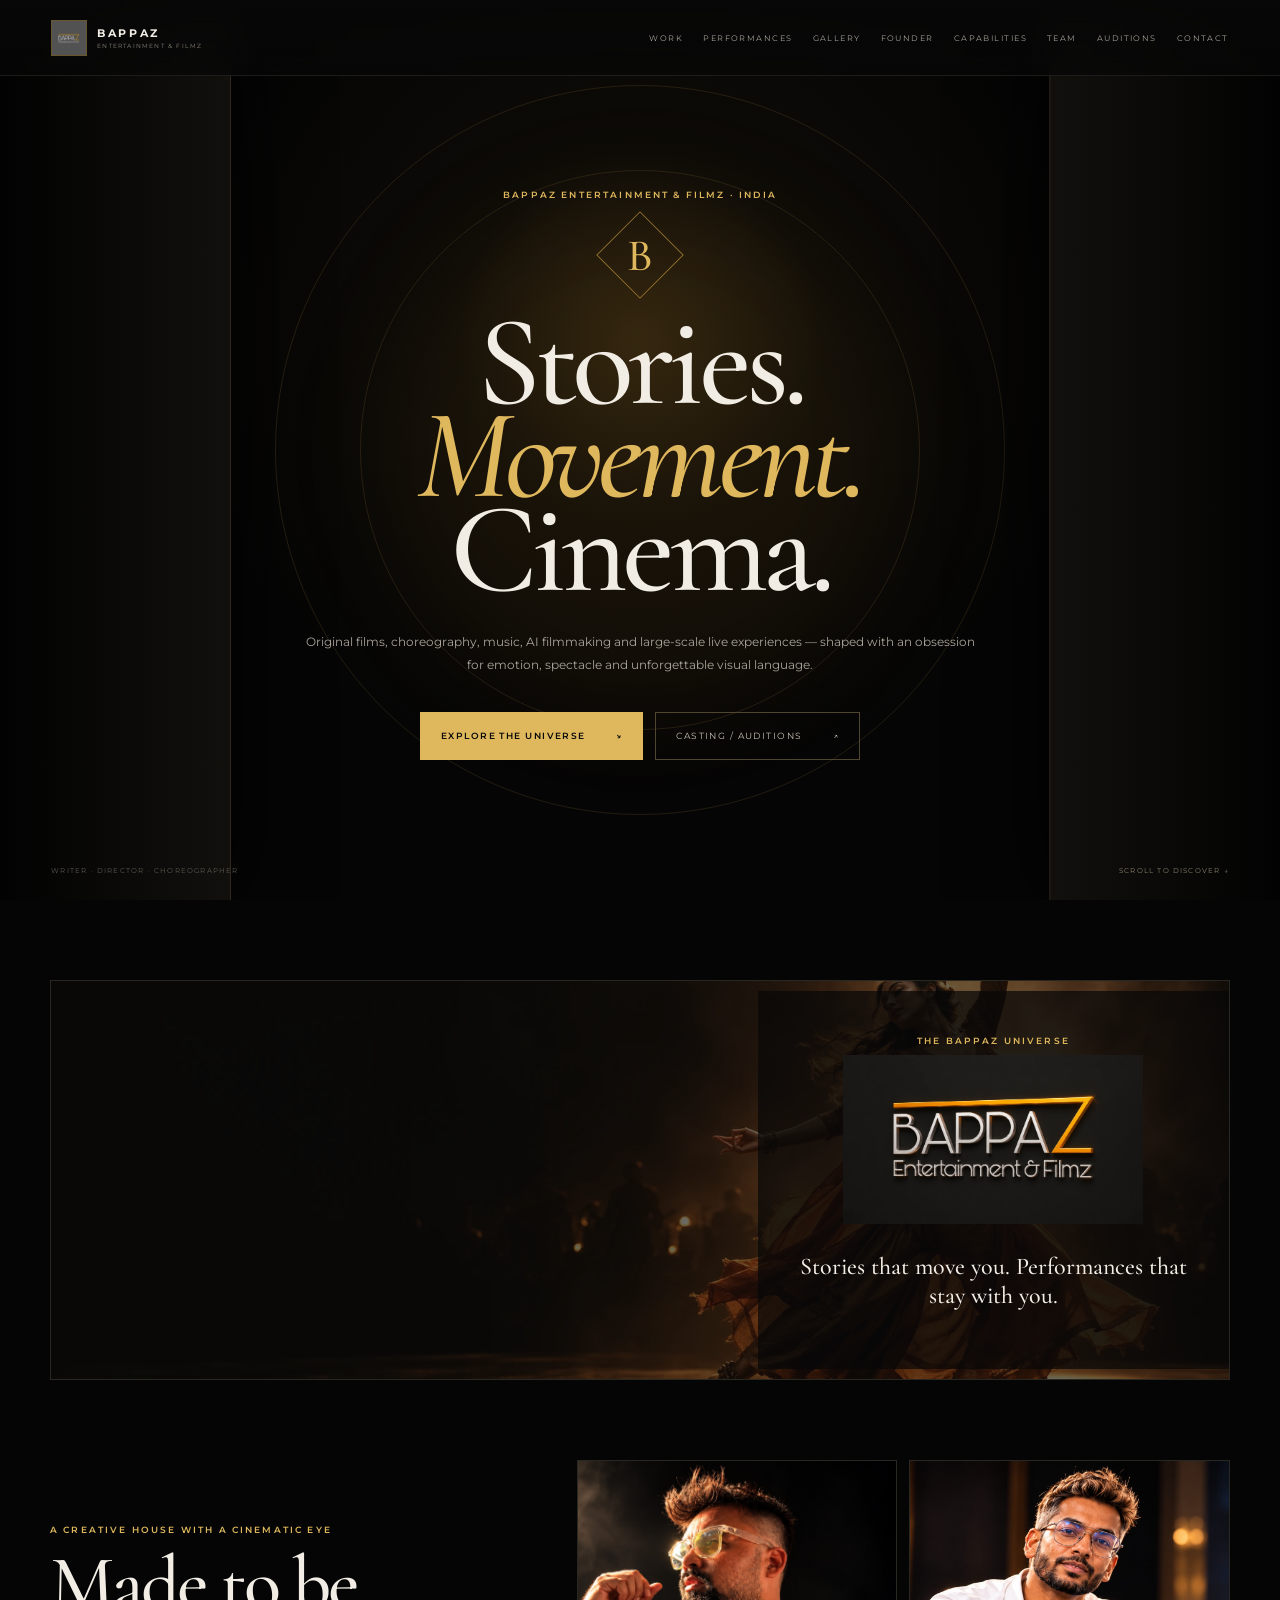
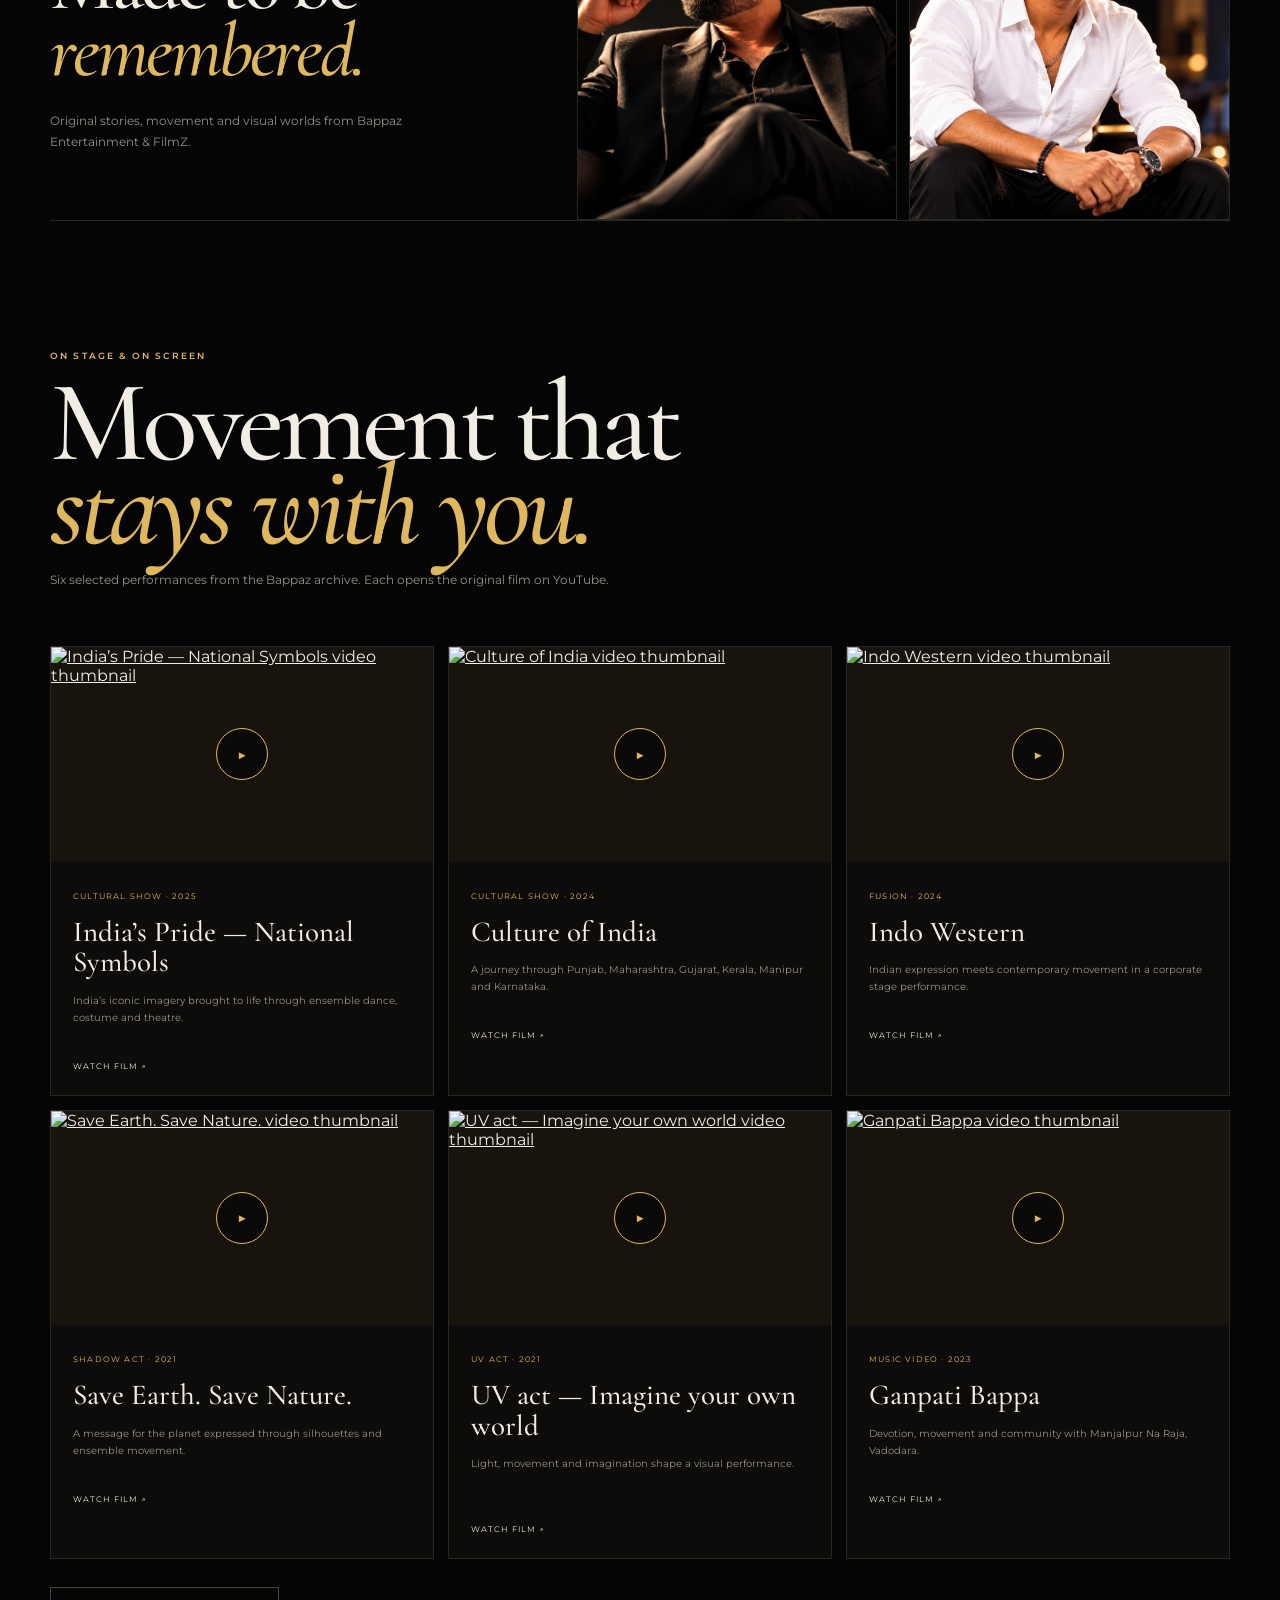
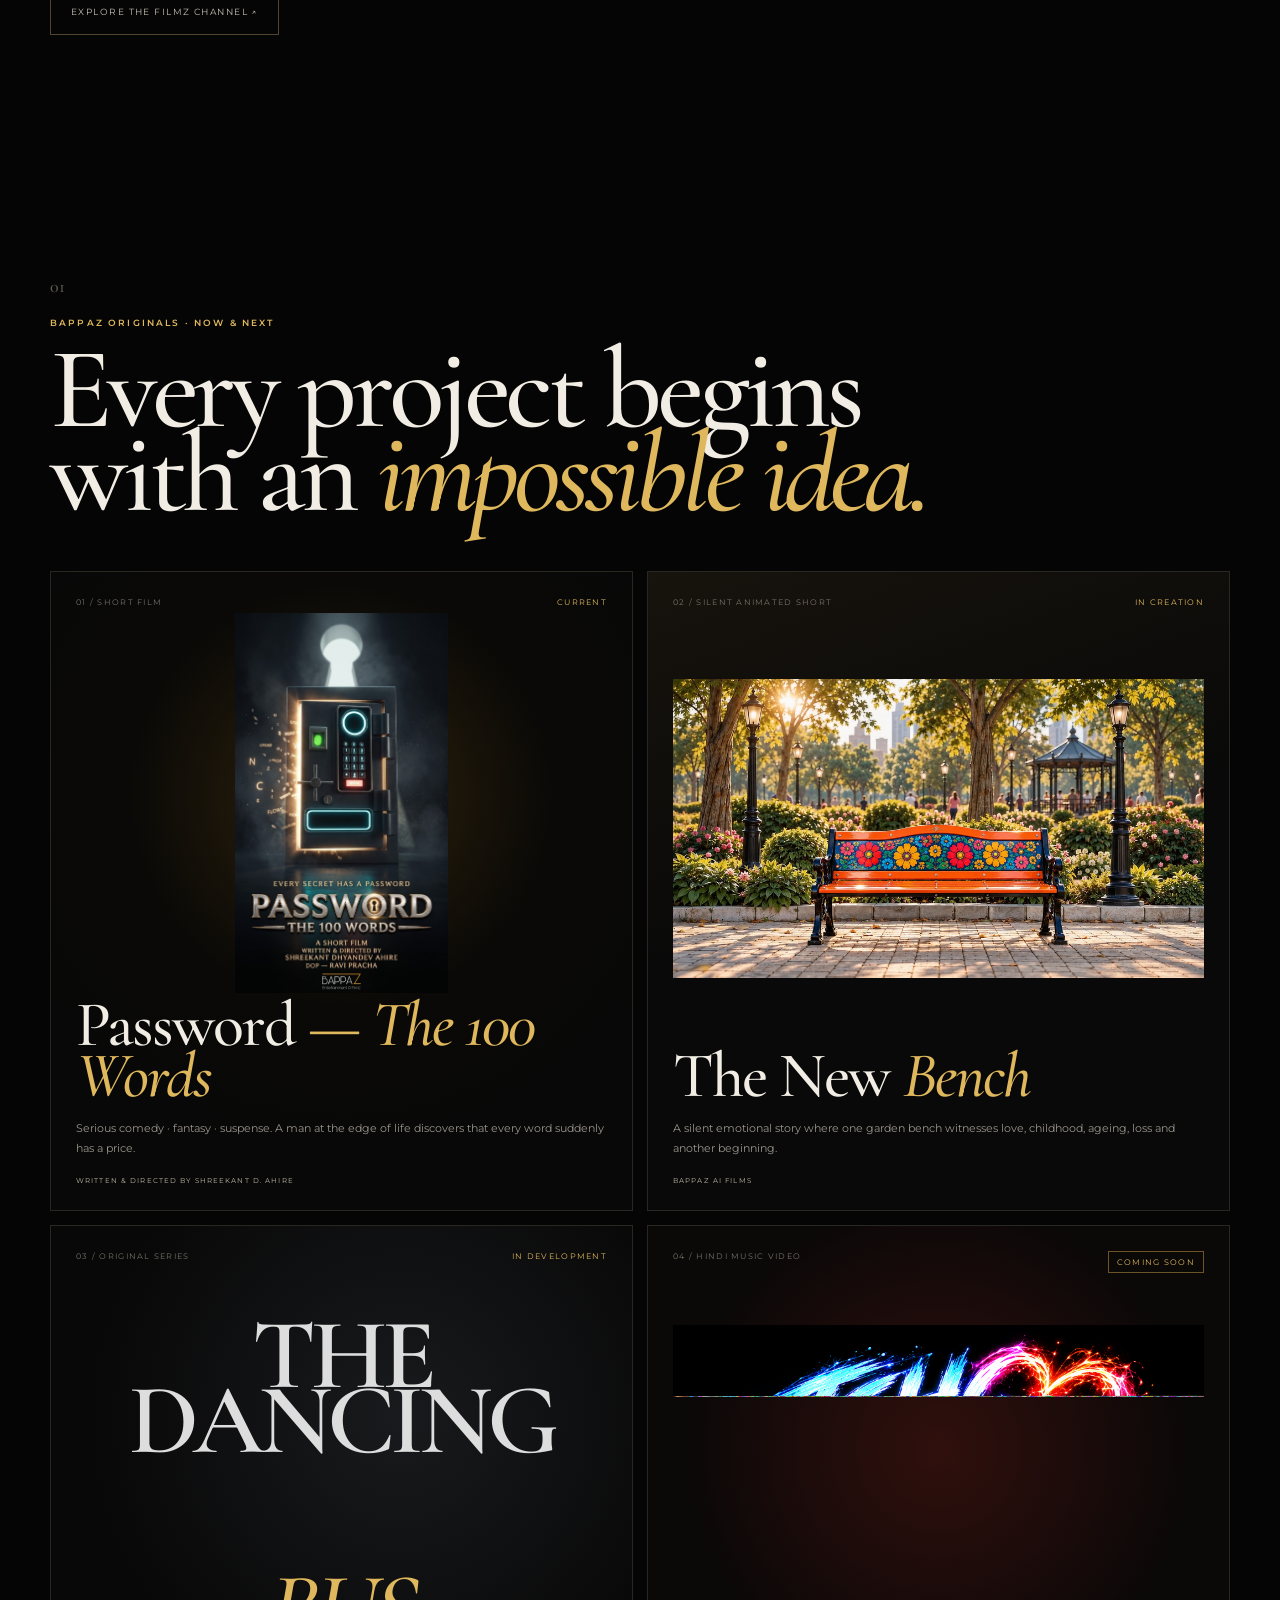
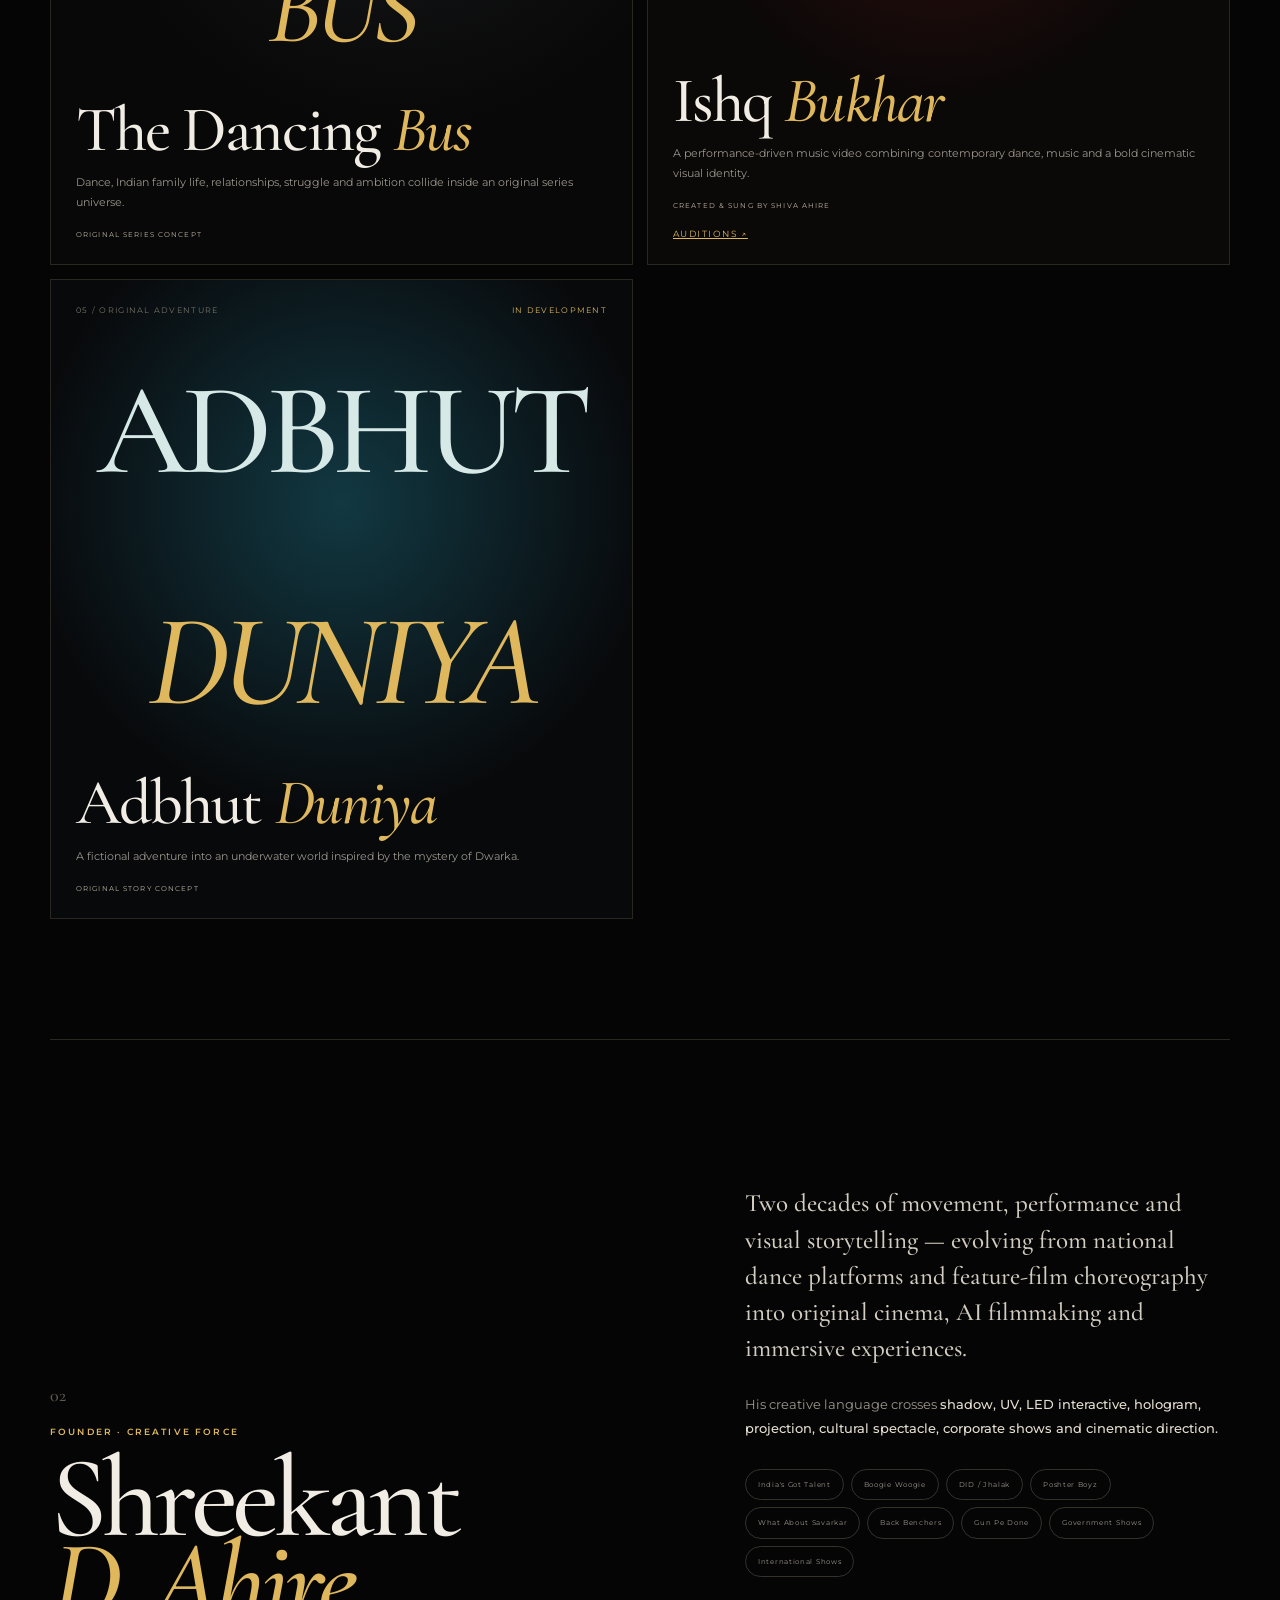
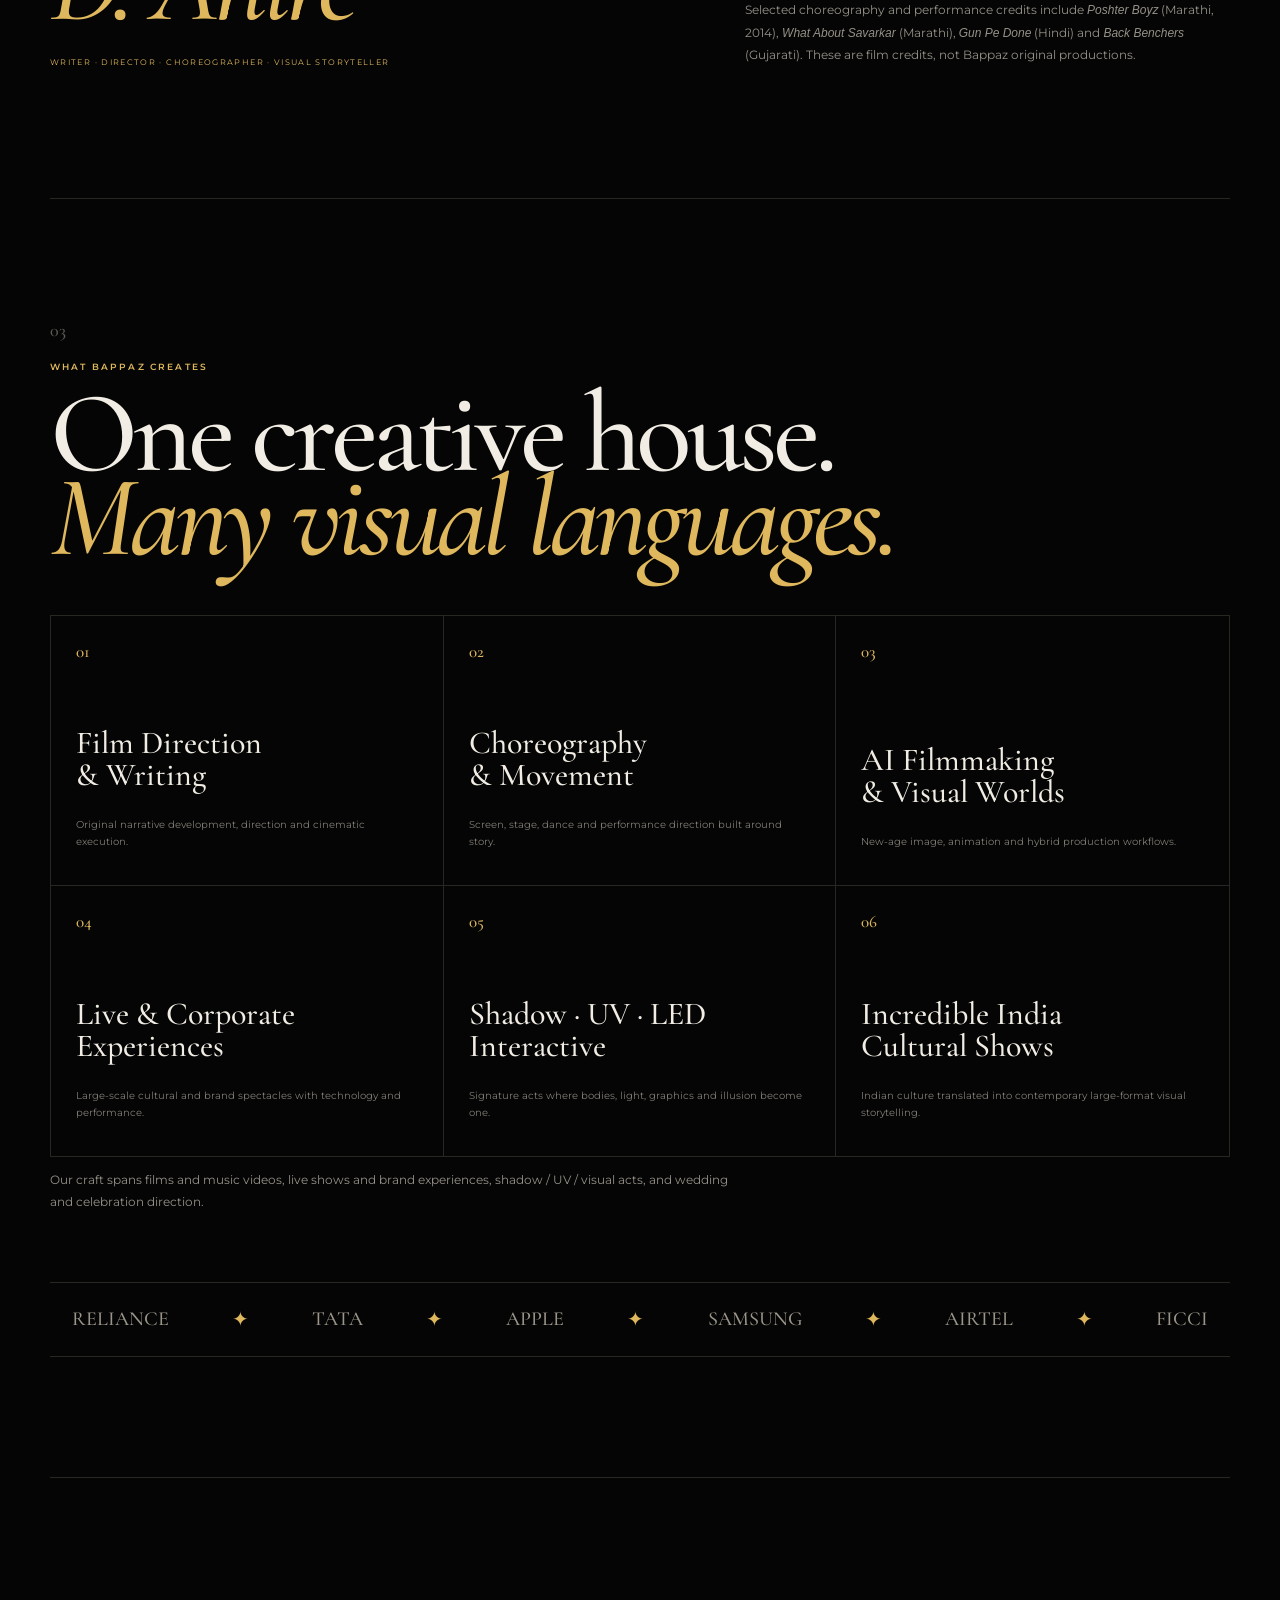
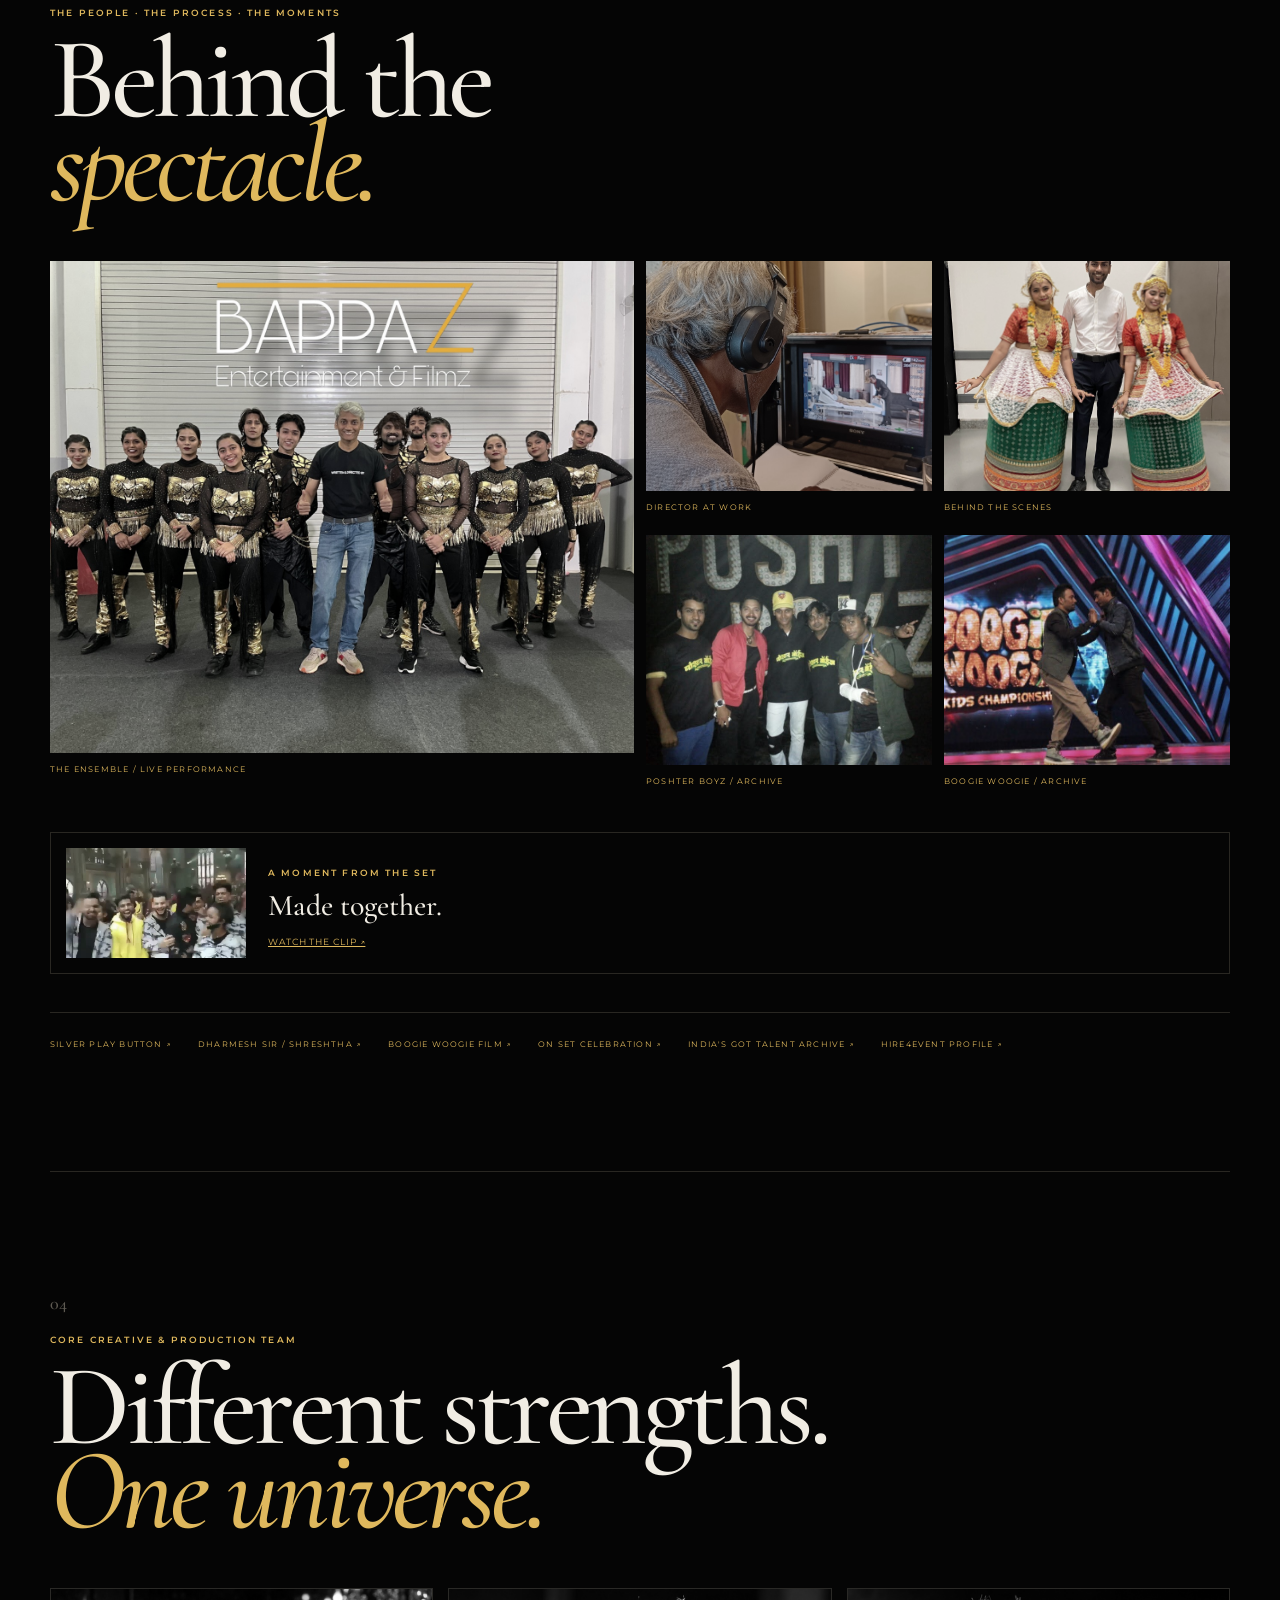
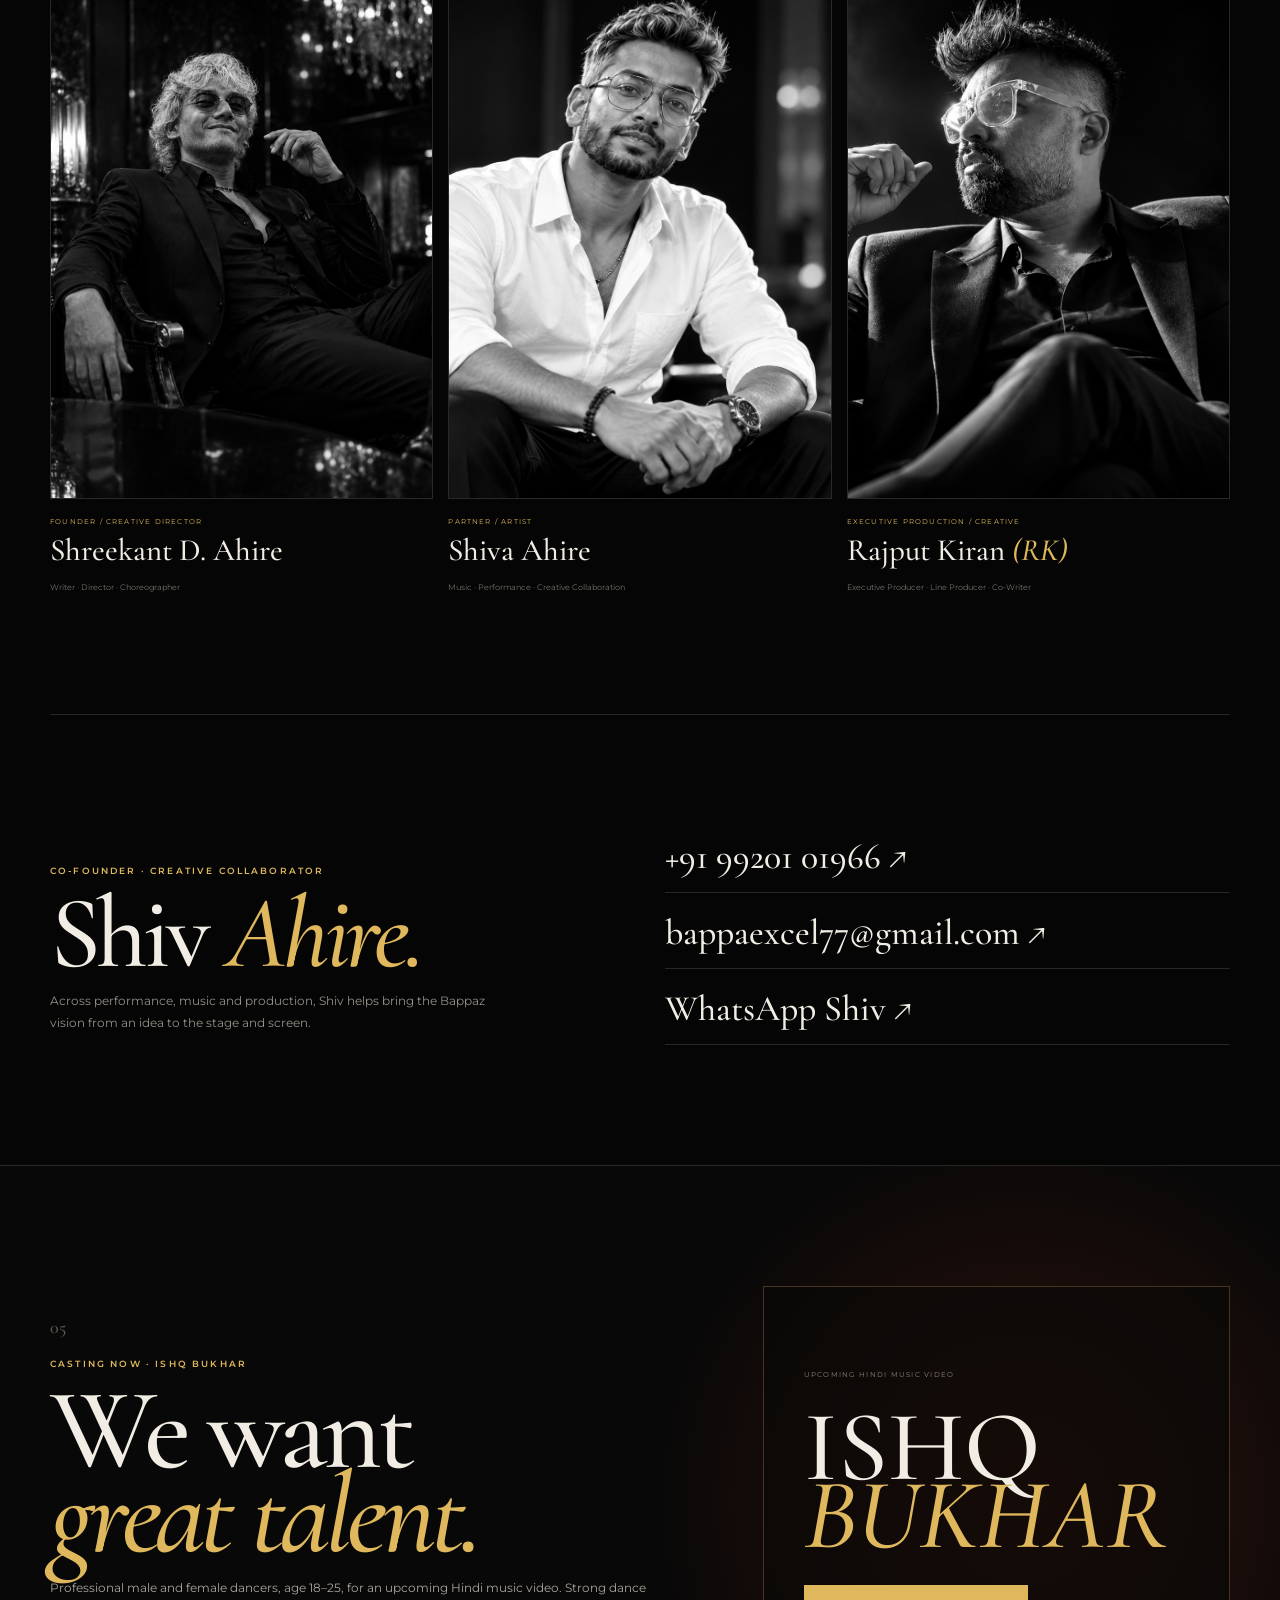
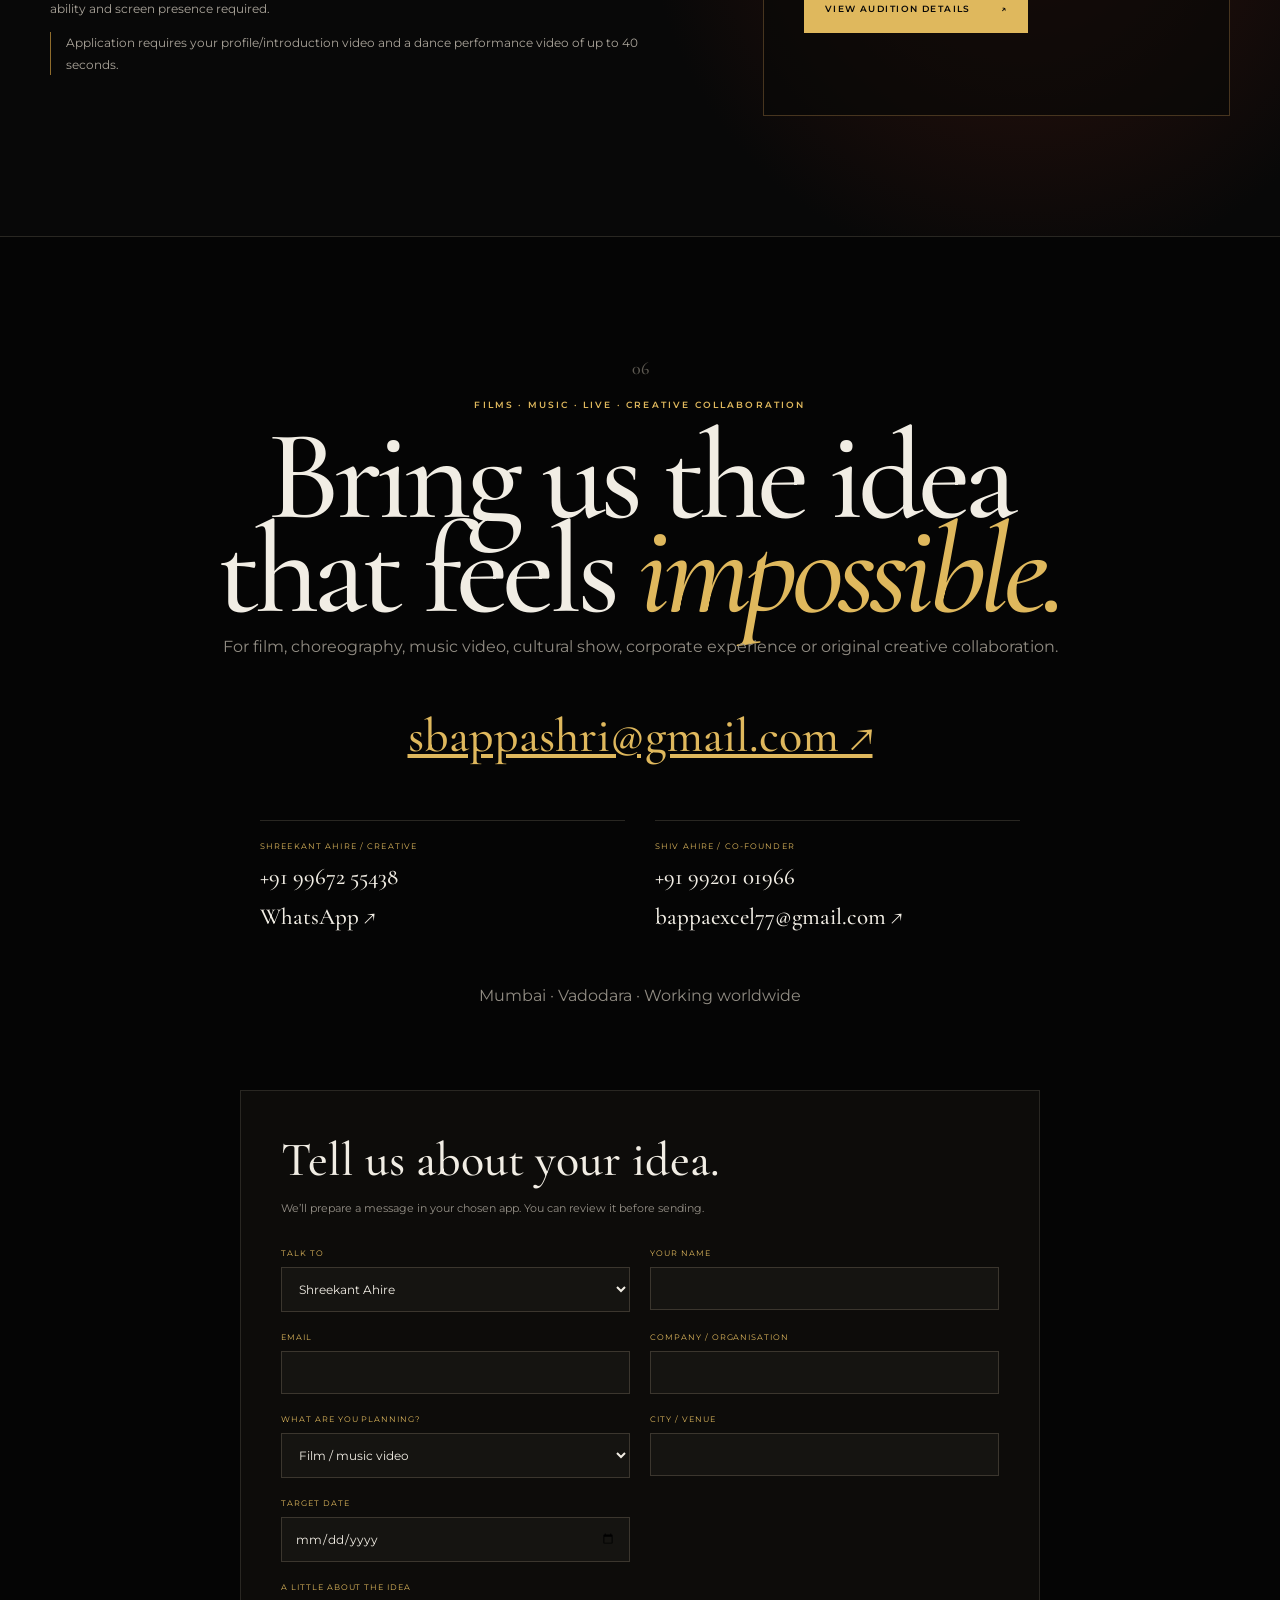
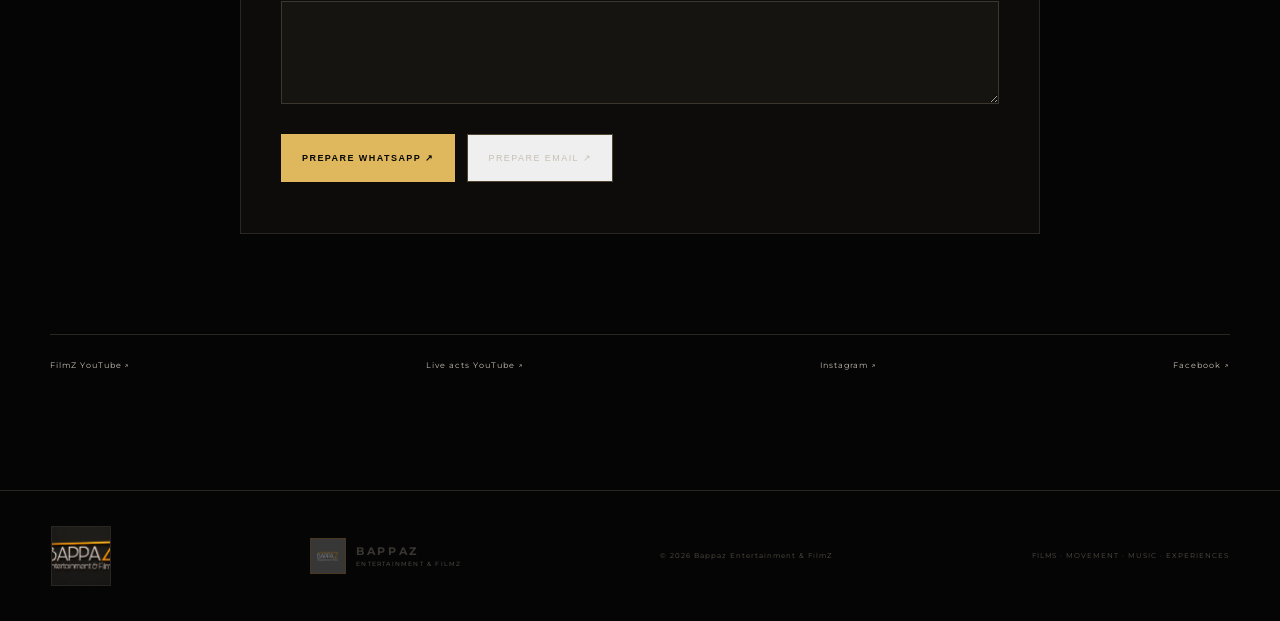
==== commit 8f0bb9d8: "Bring archive work, imagery, credits and enquiries into cinematic preview" ====
--- a/index.html
+++ b/index.html
@@ -1 +1 @@
-<!doctype html><html lang="en" class="no-js"><head><meta charset="utf-8"><meta name="viewport" content="width=device-width,initial-scale=1"><meta name="description" content="Bappaz Entertainment & FilmZ — films, choreography, music, AI filmmaking and live experiences."><title>Bappaz Entertainment & FilmZ</title><link rel="stylesheet" href="assets/site.css"><script>document.documentElement.classList.replace('no-js','js')</script><script defer src="assets/site.js"></script></head><body><a class="skip" href="#main">Skip to content</a><header class="topbar"><a class="brand" href="#top" aria-label="Bappaz Entertainment and FilmZ home"><span class="brand-gem">B</span><span><b>BAPPAZ</b><small>ENTERTAINMENT & FILMZ</small></span></a><button class="menu" type="button" aria-expanded="false" aria-controls="primary-nav"><span></span><span></span><span></span><b>MENU</b></button><nav id="primary-nav" aria-label="Primary navigation"><a href="#work">Work</a><a href="#about">Founder</a><a href="#capabilities">Capabilities</a><a href="#team">Team</a><a href="#auditions">Auditions</a><a href="#contact">Contact</a></nav></header><main id="main"><section id="top" class="hero"><div class="hero-glow"></div><div class="hero-ring ring-a"></div><div class="hero-ring ring-b"></div><div class="hero-content" data-reveal><p class="eyebrow">BAPPAZ ENTERTAINMENT & FILMZ · INDIA</p><div class="hero-monogram" aria-hidden="true"><span>B</span></div><h1>Stories.<br><em>Movement.</em><br>Cinema.</h1><p class="hero-copy">Original films, choreography, music, AI filmmaking and large-scale live experiences — shaped with an obsession for emotion, spectacle and unforgettable visual language.</p><div class="actions"><a class="button gold" href="#work">Explore the Universe <span>↘</span></a><a class="button ghost" href="auditions.html">Casting / Auditions <span>↗</span></a></div></div><div class="hero-foot"><span>WRITER · DIRECTOR · CHOREOGRAPHER</span><a href="#work">SCROLL TO DISCOVER ↓</a></div></section><section class="visual-feature" aria-label="Bappaz creative portraits"><div class="visual-intro"><p class="eyebrow">A CREATIVE HOUSE WITH A CINEMATIC EYE</p><h2>Made to be <em>remembered.</em></h2><p>Original stories, movement and visual worlds from Bappaz Entertainment &amp; FilmZ.</p></div><div class="visual-images"><img src="assets/portrait-editorial-black.jpg" alt="Cinematic portrait in a black suit" loading="lazy" width="1536" height="1502"><img src="assets/portrait-editorial-white.jpg" alt="Cinematic portrait in a white shirt" loading="lazy" width="1536" height="1205"></div></section><section id="work" class="section work"><header class="section-head" data-reveal><p class="index">01</p><p class="eyebrow">BAPPAZ ORIGINALS · NOW & NEXT</p><h2>Every project begins<br>with an <em>impossible idea.</em></h2></header><div class="projects"><article class="project password" data-reveal><div class="project-top"><span>01 / SHORT FILM</span><span class="status">CURRENT</span></div><div class="project-art"><span class="halo"></span><strong>100</strong></div><div class="project-copy"><h3>Password <em>— The 100 Words</em></h3><p>Serious comedy · fantasy · suspense. A man at the edge of life discovers that every word suddenly has a price.</p><small>WRITTEN & DIRECTED BY SHREEKANT D. AHIRE</small></div></article><article class="project bench" data-reveal><div class="project-top"><span>02 / SILENT ANIMATED SHORT</span><span class="status">IN CREATION</span></div><div class="project-art bench-art"><span></span></div><div class="project-copy"><h3>The New <em>Bench</em></h3><p>A silent emotional story where one garden bench witnesses love, childhood, ageing, loss and another beginning.</p><small>BAPPAZ AI FILMS</small></div></article><article class="project dancing" data-reveal><div class="project-top"><span>03 / ORIGINAL SERIES</span><span class="status">IN DEVELOPMENT</span></div><div class="project-art bus-art">THE<br>DANCING<br><i>BUS</i></div><div class="project-copy"><h3>The Dancing <em>Bus</em></h3><p>Dance, Indian family life, relationships, struggle and ambition collide inside an original series universe.</p><small>ORIGINAL SERIES CONCEPT</small></div></article><article class="project ishq" data-reveal><div class="project-top"><span>04 / HINDI MUSIC VIDEO</span><span class="status live">COMING SOON</span></div><div class="project-art pulse"><span>ISHQ</span><b>BUKHAR</b></div><div class="project-copy"><h3>Ishq <em>Bukhar</em></h3><p>A performance-driven music video combining contemporary dance, music and a bold cinematic visual identity.</p><small>CREATED & SUNG BY SHIVA AHIRE</small><a class="mini-link" href="auditions.html">AUDITIONS ↗</a></div></article></div></section><section id="about" class="section founder"><div class="founder-grid"><div data-reveal><p class="index">02</p><p class="eyebrow">FOUNDER · CREATIVE FORCE</p><h2>Shreekant<br><em>D. Ahire</em></h2><p class="role">WRITER · DIRECTOR · CHOREOGRAPHER · VISUAL STORYTELLER</p></div><div class="founder-copy" data-reveal><p class="lead">Two decades of movement, performance and visual storytelling — evolving from national dance platforms and feature-film choreography into original cinema, AI filmmaking and immersive experiences.</p><p>His creative language crosses <strong>shadow, UV, LED interactive, hologram, projection, cultural spectacle, corporate shows and cinematic direction.</strong></p><div class="credits"><span>India's Got Talent</span><span>Boogie Woogie</span><span>DID / Jhalak</span><span>Poster Boys</span><span>Gun Pe Done</span><span>Government Shows</span><span>International Shows</span></div></div></div></section><section id="capabilities" class="section capabilities"><header class="section-head" data-reveal><p class="index">03</p><p class="eyebrow">WHAT BAPPAZ CREATES</p><h2>One creative house.<br><em>Many visual languages.</em></h2></header><div class="cap-grid"><article data-reveal><span>01</span><h3>Film Direction<br>& Writing</h3><p>Original narrative development, direction and cinematic execution.</p></article><article data-reveal><span>02</span><h3>Choreography<br>& Movement</h3><p>Screen, stage, dance and performance direction built around story.</p></article><article data-reveal><span>03</span><h3>AI Filmmaking<br>& Visual Worlds</h3><p>New-age image, animation and hybrid production workflows.</p></article><article data-reveal><span>04</span><h3>Live & Corporate<br>Experiences</h3><p>Large-scale cultural and brand spectacles with technology and performance.</p></article><article data-reveal><span>05</span><h3>Shadow · UV · LED<br>Interactive</h3><p>Signature acts where bodies, light, graphics and illusion become one.</p></article><article data-reveal><span>06</span><h3>Incredible India<br>Cultural Shows</h3><p>Indian culture translated into contemporary large-format visual storytelling.</p></article></div><div class="client-strip"><span>RELIANCE</span><i>✦</i><span>TATA</span><i>✦</i><span>APPLE</span><i>✦</i><span>SAMSUNG</span><i>✦</i><span>AIRTEL</span><i>✦</i><span>FICCI</span></div></section><section id="team" class="section team"><header class="section-head" data-reveal><p class="index">04</p><p class="eyebrow">CORE CREATIVE & PRODUCTION TEAM</p><h2>Different strengths.<br><em>One universe.</em></h2></header><div class="team-grid"><article class="person founder-card" data-reveal><div class="portrait founder-portrait"><img src="assets/shreekant-founder-full.jpg" alt="Shreekant D. Ahire, founder of Bappaz Entertainment & FilmZ" loading="lazy" width="1229" height="1536"></div><p>FOUNDER / CREATIVE DIRECTOR</p><h3>Shreekant D. Ahire</h3><small>Writer · Director · Choreographer</small></article><article class="person" data-reveal><div class="portrait"><img src="SHIV%20AHIRE.png" alt="Shiva Ahire, partner and artist at Bappaz Entertainment & FilmZ" loading="lazy"></div><p>PARTNER / ARTIST</p><h3>Shiva Ahire</h3><small>Music · Performance · Creative Collaboration</small></article><article class="person" data-reveal><div class="portrait"><img src="file_0000000097bc8207af639b28cc48c8f5.png" alt="Rajput Kiran RK, executive production and creative team at Bappaz Entertainment & FilmZ" loading="lazy"></div><p>EXECUTIVE PRODUCTION / CREATIVE</p><h3>Rajput Kiran <em>(RK)</em></h3><small>Executive Producer · Line Producer · Co-Writer</small></article></div></section><section id="auditions" class="section audition"><div data-reveal><p class="index">05</p><p class="eyebrow">CASTING NOW · ISHQ BUKHAR</p><h2>We want<br><em>great talent.</em></h2><p>Professional male and female dancers, age 18–25, for an upcoming Hindi music video. Strong dance ability and screen presence required.</p><p class="upload-note">Application requires your profile/introduction video and a dance performance video of up to 40 seconds.</p></div><div class="audition-cta" data-reveal><span>UPCOMING HINDI MUSIC VIDEO</span><strong>ISHQ<br><em>BUKHAR</em></strong><a class="button gold" href="auditions.html">View Audition Details <span>↗</span></a></div></section><section id="contact" class="section contact"><div data-reveal><p class="index">06</p><p class="eyebrow">FILMS · MUSIC · LIVE · CREATIVE COLLABORATION</p><h2>Bring us the idea<br>that feels <em>impossible.</em></h2><p>For film, choreography, music video, cultural show, corporate experience or original creative collaboration.</p><a class="mail" href="mailto:sbappashri@gmail.com">sbappashri@gmail.com ↗</a></div><div class="social"><a href="https://www.youtube.com/@shreekantdanceahire9892" target="_blank" rel="noopener">YouTube ↗</a><span>Instagram · Facebook — official links to be added after verification</span></div></section></main><footer><img class="footer-logo" src="assets/bappaz-logo.jpg" alt="Bappaz Entertainment & FilmZ logo" loading="lazy" width="1536" height="1536"><a class="brand footer-brand" href="#top"><span class="brand-gem">B</span><span><b>BAPPAZ</b><small>ENTERTAINMENT & FILMZ</small></span></a><p>© 2026 Bappaz Entertainment & FilmZ</p><p>FILMS · MOVEMENT · MUSIC · EXPERIENCES</p></footer></body></html>+<!doctype html><html lang="en" class="no-js"><head><meta charset="utf-8"><meta name="viewport" content="width=device-width,initial-scale=1"><meta name="description" content="Bappaz Entertainment & FilmZ — films, choreography, music, AI filmmaking and live experiences."><title>Bappaz Entertainment & FilmZ</title><link rel="stylesheet" href="assets/site.css"><script>document.documentElement.classList.replace('no-js','js')</script><script defer src="assets/site.js"></script></head><body><a class="skip" href="#main">Skip to content</a><header class="topbar"><a class="brand" href="#top" aria-label="Bappaz Entertainment and FilmZ home"><img class="nav-logo" src="assets/archive/bappaz-original-logo.jpg" alt="" width="36" height="36"><span><b>BAPPAZ</b><small>ENTERTAINMENT & FILMZ</small></span></a><button class="menu" type="button" aria-expanded="false" aria-controls="primary-nav"><span></span><span></span><span></span><b>MENU</b></button><nav id="primary-nav" aria-label="Primary navigation"><a href="#work">Work</a><a href="#performances">Performances</a><a href="#gallery">Gallery</a><a href="#about">Founder</a><a href="#capabilities">Capabilities</a><a href="#team">Team</a><a href="#auditions">Auditions</a><a href="#contact">Contact</a></nav></header><main id="main"><section id="top" class="hero"><div class="hero-glow"></div><div class="hero-ring ring-a"></div><div class="hero-ring ring-b"></div><div class="hero-content" data-reveal><p class="eyebrow">BAPPAZ ENTERTAINMENT & FILMZ · INDIA</p><div class="hero-monogram" aria-hidden="true"><span>B</span></div><h1>Stories.<br><em>Movement.</em><br>Cinema.</h1><p class="hero-copy">Original films, choreography, music, AI filmmaking and large-scale live experiences — shaped with an obsession for emotion, spectacle and unforgettable visual language.</p><div class="actions"><a class="button gold" href="#work">Explore the Universe <span>↘</span></a><a class="button ghost" href="auditions.html">Casting / Auditions <span>↗</span></a></div></div><div class="hero-foot"><span>WRITER · DIRECTOR · CHOREOGRAPHER</span><a href="#work">SCROLL TO DISCOVER ↓</a></div></section><section class="archive-identity" aria-label="Bappaz visual identity"><img src="assets/archive/hero.webp" alt="Dancer moving through a copper spotlight" loading="lazy"><div><p class="eyebrow">THE BAPPAZ UNIVERSE</p><img class="identity-mark" src="assets/archive/bappaz-logo-3d.webp" alt="Bappaz Entertainment & FilmZ sculpted logo" loading="lazy"><p>Stories that move you. Performances that stay with you.</p></div></section><section class="visual-feature" aria-label="Bappaz creative portraits"><div class="visual-intro"><p class="eyebrow">A CREATIVE HOUSE WITH A CINEMATIC EYE</p><h2>Made to be <em>remembered.</em></h2><p>Original stories, movement and visual worlds from Bappaz Entertainment &amp; FilmZ.</p></div><div class="visual-images"><img src="assets/portrait-editorial-black.jpg" alt="Cinematic portrait in a black suit" loading="lazy" width="1536" height="1502"><img src="assets/portrait-editorial-white.jpg" alt="Cinematic portrait in a white shirt" loading="lazy" width="1536" height="1205"></div></section><section id="performances" class="section performances"><header class="section-head" data-reveal><p class="eyebrow">ON STAGE & ON SCREEN</p><h2>Movement that<br><em>stays with you.</em></h2><p class="section-intro">Six selected performances from the Bappaz archive. Each opens the original film on YouTube.</p></header><div class="performance-grid"><article class="performance-card"><a class="performance-image" href="https://www.youtube.com/watch?v=ac8uAINoFPY" target="_blank" rel="noopener noreferrer" aria-label="Watch India’s Pride — National Symbols on YouTube"><img src="https://i.ytimg.com/vi/ac8uAINoFPY/hqdefault.jpg" alt="India’s Pride — National Symbols video thumbnail" loading="lazy"><span aria-hidden="true">▶</span></a><div class="performance-copy"><small>CULTURAL SHOW · 2025</small><h3>India’s Pride — National Symbols</h3><p>India’s iconic imagery brought to life through ensemble dance, costume and theatre.</p><a href="https://www.youtube.com/watch?v=ac8uAINoFPY" target="_blank" rel="noopener noreferrer">WATCH FILM ↗</a></div></article><article class="performance-card"><a class="performance-image" href="https://www.youtube.com/watch?v=Mk0s-5A9ZqA" target="_blank" rel="noopener noreferrer" aria-label="Watch Culture of India on YouTube"><img src="https://i.ytimg.com/vi/Mk0s-5A9ZqA/hqdefault.jpg" alt="Culture of India video thumbnail" loading="lazy"><span aria-hidden="true">▶</span></a><div class="performance-copy"><small>CULTURAL SHOW · 2024</small><h3>Culture of India</h3><p>A journey through Punjab, Maharashtra, Gujarat, Kerala, Manipur and Karnataka.</p><a href="https://www.youtube.com/watch?v=Mk0s-5A9ZqA" target="_blank" rel="noopener noreferrer">WATCH FILM ↗</a></div></article><article class="performance-card"><a class="performance-image" href="https://www.youtube.com/watch?v=YCQyv4hd2zw" target="_blank" rel="noopener noreferrer" aria-label="Watch Indo Western on YouTube"><img src="https://i.ytimg.com/vi/YCQyv4hd2zw/hqdefault.jpg" alt="Indo Western video thumbnail" loading="lazy"><span aria-hidden="true">▶</span></a><div class="performance-copy"><small>FUSION · 2024</small><h3>Indo Western</h3><p>Indian expression meets contemporary movement in a corporate stage performance.</p><a href="https://www.youtube.com/watch?v=YCQyv4hd2zw" target="_blank" rel="noopener noreferrer">WATCH FILM ↗</a></div></article><article class="performance-card"><a class="performance-image" href="https://www.youtube.com/watch?v=_W27L_cInwE" target="_blank" rel="noopener noreferrer" aria-label="Watch Save Earth. Save Nature. on YouTube"><img src="https://i.ytimg.com/vi/_W27L_cInwE/hqdefault.jpg" alt="Save Earth. Save Nature. video thumbnail" loading="lazy"><span aria-hidden="true">▶</span></a><div class="performance-copy"><small>SHADOW ACT · 2021</small><h3>Save Earth. Save Nature.</h3><p>A message for the planet expressed through silhouettes and ensemble movement.</p><a href="https://www.youtube.com/watch?v=_W27L_cInwE" target="_blank" rel="noopener noreferrer">WATCH FILM ↗</a></div></article><article class="performance-card"><a class="performance-image" href="https://www.youtube.com/watch?v=A-kE3I8I41g" target="_blank" rel="noopener noreferrer" aria-label="Watch UV act — Imagine your own world on YouTube"><img src="https://i.ytimg.com/vi/A-kE3I8I41g/hqdefault.jpg" alt="UV act — Imagine your own world video thumbnail" loading="lazy"><span aria-hidden="true">▶</span></a><div class="performance-copy"><small>UV ACT · 2021</small><h3>UV act — Imagine your own world</h3><p>Light, movement and imagination shape a visual performance.</p><a href="https://www.youtube.com/watch?v=A-kE3I8I41g" target="_blank" rel="noopener noreferrer">WATCH FILM ↗</a></div></article><article class="performance-card"><a class="performance-image" href="https://www.youtube.com/watch?v=CweV7ftO67c" target="_blank" rel="noopener noreferrer" aria-label="Watch Ganpati Bappa on YouTube"><img src="https://i.ytimg.com/vi/CweV7ftO67c/hqdefault.jpg" alt="Ganpati Bappa video thumbnail" loading="lazy"><span aria-hidden="true">▶</span></a><div class="performance-copy"><small>MUSIC VIDEO · 2023</small><h3>Ganpati Bappa</h3><p>Devotion, movement and community with Manjalpur Na Raja, Vadodara.</p><a href="https://www.youtube.com/watch?v=CweV7ftO67c" target="_blank" rel="noopener noreferrer">WATCH FILM ↗</a></div></article></div><a class="button ghost more-work" href="https://www.youtube.com/channel/UCHWiOSHuixXOOczG9f1ntyQ" target="_blank" rel="noopener noreferrer">Explore the FilmZ channel ↗</a></section><section id="work" class="section work"><header class="section-head" data-reveal><p class="index">01</p><p class="eyebrow">BAPPAZ ORIGINALS · NOW & NEXT</p><h2>Every project begins<br>with an <em>impossible idea.</em></h2></header><div class="projects"><article class="project password" data-reveal><div class="project-top"><span>01 / SHORT FILM</span><span class="status">CURRENT</span></div><div class="project-art"><img class="project-image" src="assets/archive/password-poster.jpg" alt="Password — The 100 Words short film poster" loading="lazy"></div><div class="project-copy"><h3>Password <em>— The 100 Words</em></h3><p>Serious comedy · fantasy · suspense. A man at the edge of life discovers that every word suddenly has a price.</p><small>WRITTEN & DIRECTED BY SHREEKANT D. AHIRE</small></div></article><article class="project bench" data-reveal><div class="project-top"><span>02 / SILENT ANIMATED SHORT</span><span class="status">IN CREATION</span></div><div class="project-art"><img class="project-image" src="assets/archive/the-new-bench-concept.webp" alt="The New Bench concept artwork" loading="lazy"></div><div class="project-copy"><h3>The New <em>Bench</em></h3><p>A silent emotional story where one garden bench witnesses love, childhood, ageing, loss and another beginning.</p><small>BAPPAZ AI FILMS</small></div></article><article class="project dancing" data-reveal><div class="project-top"><span>03 / ORIGINAL SERIES</span><span class="status">IN DEVELOPMENT</span></div><div class="project-art bus-art">THE<br>DANCING<br><i>BUS</i></div><div class="project-copy"><h3>The Dancing <em>Bus</em></h3><p>Dance, Indian family life, relationships, struggle and ambition collide inside an original series universe.</p><small>ORIGINAL SERIES CONCEPT</small></div></article><article class="project ishq" data-reveal><div class="project-top"><span>04 / HINDI MUSIC VIDEO</span><span class="status live">COMING SOON</span></div><div class="project-art"><img class="project-image" src="assets/archive/ishq-bukhar-coming-soon.png" alt="Ishq Bukhar coming soon artwork" loading="lazy"></div><div class="project-copy"><h3>Ishq <em>Bukhar</em></h3><p>A performance-driven music video combining contemporary dance, music and a bold cinematic visual identity.</p><small>CREATED & SUNG BY SHIVA AHIRE</small><a class="mini-link" href="auditions.html">AUDITIONS ↗</a></div></article><article class="project adbhut" data-reveal><div class="project-top"><span>05 / ORIGINAL ADVENTURE</span><span class="status">IN DEVELOPMENT</span></div><div class="project-art adbhut-art">ADBHUT<br><em>DUNIYA</em></div><div class="project-copy"><h3>Adbhut <em>Duniya</em></h3><p>A fictional adventure into an underwater world inspired by the mystery of Dwarka.</p><small>ORIGINAL STORY CONCEPT</small></div></article></div></section><section id="about" class="section founder"><div class="founder-grid"><div data-reveal><p class="index">02</p><p class="eyebrow">FOUNDER · CREATIVE FORCE</p><h2>Shreekant<br><em>D. Ahire</em></h2><p class="role">WRITER · DIRECTOR · CHOREOGRAPHER · VISUAL STORYTELLER</p></div><div class="founder-copy" data-reveal><p class="lead">Two decades of movement, performance and visual storytelling — evolving from national dance platforms and feature-film choreography into original cinema, AI filmmaking and immersive experiences.</p><p>His creative language crosses <strong>shadow, UV, LED interactive, hologram, projection, cultural spectacle, corporate shows and cinematic direction.</strong></p><div class="credits"><span>India's Got Talent</span><span>Boogie Woogie</span><span>DID / Jhalak</span><span>Poshter Boyz</span><span>What About Savarkar</span><span>Back Benchers</span><span>Gun Pe Done</span><span>Government Shows</span><span>International Shows</span></div><p class="credit-note">Selected choreography and performance credits include <em>Poshter Boyz</em> (Marathi, 2014), <em>What About Savarkar</em> (Marathi), <em>Gun Pe Done</em> (Hindi) and <em>Back Benchers</em> (Gujarati). These are film credits, not Bappaz original productions.</p></div></div></section><section id="capabilities" class="section capabilities"><header class="section-head" data-reveal><p class="index">03</p><p class="eyebrow">WHAT BAPPAZ CREATES</p><h2>One creative house.<br><em>Many visual languages.</em></h2></header><div class="cap-grid"><article data-reveal><span>01</span><h3>Film Direction<br>& Writing</h3><p>Original narrative development, direction and cinematic execution.</p></article><article data-reveal><span>02</span><h3>Choreography<br>& Movement</h3><p>Screen, stage, dance and performance direction built around story.</p></article><article data-reveal><span>03</span><h3>AI Filmmaking<br>& Visual Worlds</h3><p>New-age image, animation and hybrid production workflows.</p></article><article data-reveal><span>04</span><h3>Live & Corporate<br>Experiences</h3><p>Large-scale cultural and brand spectacles with technology and performance.</p></article><article data-reveal><span>05</span><h3>Shadow · UV · LED<br>Interactive</h3><p>Signature acts where bodies, light, graphics and illusion become one.</p></article><article data-reveal><span>06</span><h3>Incredible India<br>Cultural Shows</h3><p>Indian culture translated into contemporary large-format visual storytelling.</p></article></div><p class="cap-note">Our craft spans films and music videos, live shows and brand experiences, shadow / UV / visual acts, and wedding and celebration direction.</p><div class="client-strip"><span>RELIANCE</span><i>✦</i><span>TATA</span><i>✦</i><span>APPLE</span><i>✦</i><span>SAMSUNG</span><i>✦</i><span>AIRTEL</span><i>✦</i><span>FICCI</span></div></section><section id="gallery" class="section gallery"><header class="section-head" data-reveal><p class="eyebrow">THE PEOPLE · THE PROCESS · THE MOMENTS</p><h2>Behind the<br><em>spectacle.</em></h2></header><div class="gallery-grid"><figure class="gallery-wide"><img src="assets/archive/bappaz-gold-ensemble.jpg" alt="Bappaz ensemble in gold performance costumes" loading="lazy"><figcaption>THE ENSEMBLE / LIVE PERFORMANCE</figcaption></figure><figure><img src="assets/archive/director-at-work.jpg" alt="Shreekant directing at a monitor" loading="lazy"><figcaption>DIRECTOR AT WORK</figcaption></figure><figure><img src="assets/archive/cultural-backstage.jpg" alt="Performers backstage in cultural costumes" loading="lazy"><figcaption>BEHIND THE SCENES</figcaption></figure><figure><img src="assets/archive/poshter-boyz-archive.jpg" alt="Shreekant with Shreyas Talpade at Poshter Boyz" loading="lazy"><figcaption>POSHTER BOYZ / ARCHIVE</figcaption></figure><figure><img src="assets/archive/boogie-woogie-stage.jpg" alt="Bappa Excel performers on the Boogie Woogie stage" loading="lazy"><figcaption>BOOGIE WOOGIE / ARCHIVE</figcaption></figure></div><div class="on-set"><img src="assets/archive/on-set-poster.jpg" alt="On set celebration video still" loading="lazy"><div><p class="eyebrow">A MOMENT FROM THE SET</p><h3>Made together.</h3><a href="assets/archive/on-set-celebration.mp4" target="_blank" rel="noopener noreferrer">WATCH THE CLIP ↗</a></div></div><div class="archive-links"><a href="https://www.youtube.com/watch?v=W2lBJ7HHHxU" target="_blank" rel="noopener noreferrer">SILVER PLAY BUTTON ↗</a><a href="https://www.youtube.com/watch?v=GGiFCx0VuJA" target="_blank" rel="noopener noreferrer">DHARMESH SIR / SHRESHTHA ↗</a><a href="https://www.youtube.com/watch?v=B_ad8oadxv8" target="_blank" rel="noopener noreferrer">BOOGIE WOOGIE FILM ↗</a><a href="assets/archive/on-set-celebration.mp4" target="_blank" rel="noopener noreferrer">ON SET CELEBRATION ↗</a><a href="https://timesofindia.indiatimes.com/tv/news/hindi/indias-got-talent-and-the-finalists-are-/articleshow/4896721.cms" target="_blank" rel="noopener noreferrer">INDIA'S GOT TALENT ARCHIVE ↗</a><a href="https://www.hire4event.com/artist/bappaz-entertainment" target="_blank" rel="noopener noreferrer">HIRE4EVENT PROFILE ↗</a></div></section><section id="team" class="section team"><header class="section-head" data-reveal><p class="index">04</p><p class="eyebrow">CORE CREATIVE & PRODUCTION TEAM</p><h2>Different strengths.<br><em>One universe.</em></h2></header><div class="team-grid"><article class="person founder-card" data-reveal><div class="portrait founder-portrait"><img src="assets/shreekant-founder-full.jpg" alt="Shreekant D. Ahire, founder of Bappaz Entertainment & FilmZ" loading="lazy" width="1229" height="1536"></div><p>FOUNDER / CREATIVE DIRECTOR</p><h3>Shreekant D. Ahire</h3><small>Writer · Director · Choreographer</small></article><article class="person" data-reveal><div class="portrait"><img src="SHIV%20AHIRE.png" alt="Shiva Ahire, partner and artist at Bappaz Entertainment & FilmZ" loading="lazy"></div><p>PARTNER / ARTIST</p><h3>Shiva Ahire</h3><small>Music · Performance · Creative Collaboration</small></article><article class="person" data-reveal><div class="portrait"><img src="file_0000000097bc8207af639b28cc48c8f5.png" alt="Rajput Kiran RK, executive production and creative team at Bappaz Entertainment & FilmZ" loading="lazy"></div><p>EXECUTIVE PRODUCTION / CREATIVE</p><h3>Rajput Kiran <em>(RK)</em></h3><small>Executive Producer · Line Producer · Co-Writer</small></article></div></section><section class="section cofounder"><div><p class="eyebrow">CO-FOUNDER · CREATIVE COLLABORATOR</p><h2>Shiv <em>Ahire.</em></h2><p>Across performance, music and production, Shiv helps bring the Bappaz vision from an idea to the stage and screen.</p></div><div class="cofounder-contact"><a href="tel:+919920101966">+91 99201 01966 ↗</a><a href="mailto:bappaexcel77@gmail.com">bappaexcel77@gmail.com ↗</a><a href="https://wa.me/919920101966" target="_blank" rel="noopener noreferrer">WhatsApp Shiv ↗</a></div></section><section id="auditions" class="section audition"><div data-reveal><p class="index">05</p><p class="eyebrow">CASTING NOW · ISHQ BUKHAR</p><h2>We want<br><em>great talent.</em></h2><p>Professional male and female dancers, age 18–25, for an upcoming Hindi music video. Strong dance ability and screen presence required.</p><p class="upload-note">Application requires your profile/introduction video and a dance performance video of up to 40 seconds.</p></div><div class="audition-cta" data-reveal><span>UPCOMING HINDI MUSIC VIDEO</span><strong>ISHQ<br><em>BUKHAR</em></strong><a class="button gold" href="auditions.html">View Audition Details <span>↗</span></a></div></section><section id="contact" class="section contact"><div data-reveal><p class="index">06</p><p class="eyebrow">FILMS · MUSIC · LIVE · CREATIVE COLLABORATION</p><h2>Bring us the idea<br>that feels <em>impossible.</em></h2><p>For film, choreography, music video, cultural show, corporate experience or original creative collaboration.</p><a class="mail" href="mailto:sbappashri@gmail.com">sbappashri@gmail.com ↗</a><div class="contact-channels"><div><small>SHREEKANT AHIRE / CREATIVE</small><a href="tel:+919967255438">+91 99672 55438</a><a href="https://wa.me/919967255438" target="_blank" rel="noopener noreferrer">WhatsApp ↗</a></div><div><small>SHIV AHIRE / CO-FOUNDER</small><a href="tel:+919920101966">+91 99201 01966</a><a href="mailto:bappaexcel77@gmail.com">bappaexcel77@gmail.com ↗</a></div></div><p>Mumbai · Vadodara · Working worldwide</p></div><form id="enquiry-form" class="enquiry" aria-label="Project enquiry"><h3>Tell us about your idea.</h3><p>We’ll prepare a message in your chosen app. You can review it before sending.</p><div class="form-grid"><label>Talk to<select name="recipient"><option value="shreekant">Shreekant Ahire</option><option value="shiv">Shiv Ahire</option></select></label><label>Your name<input name="name" required autocomplete="name"></label><label>Email<input name="email" type="email" required autocomplete="email"></label><label>Company / organisation<input name="company" autocomplete="organization"></label><label>What are you planning?<select name="interest"><option>Film / music video</option><option>Live show / cultural act</option><option>Brand experience</option><option>Wedding / celebration</option><option>Other collaboration</option></select></label><label>City / venue<input name="city"></label><label>Target date<input name="date" type="date"></label><label class="form-wide">A little about the idea<textarea name="brief" required rows="5"></textarea></label></div><div class="form-actions"><button class="button gold" type="submit" value="whatsapp">Prepare WhatsApp ↗</button><button class="button ghost" type="submit" value="email">Prepare email ↗</button></div><p id="form-status" role="status"></p></form><div class="social"><a href="https://www.youtube.com/channel/UCHWiOSHuixXOOczG9f1ntyQ" target="_blank" rel="noopener noreferrer">FilmZ YouTube ↗</a><a href="https://www.youtube.com/channel/UCADEp7goBiyrquyBtjsbWig" target="_blank" rel="noopener noreferrer">Live acts YouTube ↗</a><a href="https://www.instagram.com/bappaz_entertainment_and_filmz/" target="_blank" rel="noopener noreferrer">Instagram ↗</a><a href="https://www.facebook.com/p/Shrikantahirebappa-61593348601616/" target="_blank" rel="noopener noreferrer">Facebook ↗</a></div></section></main><footer><img class="footer-logo" src="assets/archive/bappaz-logo-3d.webp" alt="Bappaz Entertainment & FilmZ logo" loading="lazy" width="1536" height="1536"><a class="brand footer-brand" href="#top"><img class="nav-logo" src="assets/archive/bappaz-original-logo.jpg" alt="" width="36" height="36"><span><b>BAPPAZ</b><small>ENTERTAINMENT & FILMZ</small></span></a><p>© 2026 Bappaz Entertainment & FilmZ</p><p>FILMS · MOVEMENT · MUSIC · EXPERIENCES</p></footer></body></html>
--- a/assets/site.css
+++ b/assets/site.css
@@ -1,2 +1,9 @@
 @import url('https://fonts.googleapis.com/css2?family=Cormorant+Garamond:ital,wght@0,500;1,500;1,600&family=Montserrat:wght@400;500;600&display=swap');:root{--bg:#050505;--panel:#0b0b0b;--panel2:#11100e;--gold:#dfb85d;--gold2:#8f6c2c;--ivory:#f1ede4;--muted:#969188;--line:#292722;--serif:'Cormorant Garamond',Georgia,serif;--sans:'Montserrat',Arial,sans-serif}*{box-sizing:border-box}html{scroll-behavior:smooth;background:var(--bg)}body{margin:0;background:var(--bg);color:var(--ivory);font-family:var(--sans);overflow-x:hidden}a{color:inherit}.skip{position:fixed;top:-100px;left:20px;z-index:999;background:var(--gold);color:#000;padding:12px 18px}.skip:focus{top:20px}:focus-visible{outline:2px solid var(--gold);outline-offset:4px}.topbar{height:76px;position:fixed;inset:0 0 auto;z-index:100;display:flex;align-items:center;justify-content:space-between;padding:0 4vw;background:linear-gradient(#070707e8,#070707b5);backdrop-filter:blur(14px);border-bottom:1px solid #1d1c19}.brand{display:flex;align-items:center;gap:10px;text-decoration:none}.brand-gem{width:36px;height:36px;display:grid;place-items:center;border:1px solid #69562d;transform:rotate(45deg);font:500 27px var(--serif);color:var(--gold)}.brand>span:last-child{display:flex;flex-direction:column;gap:2px}.brand b{font-size:11px;letter-spacing:.24em}.brand small{font-size:6px;letter-spacing:.2em;color:#8c877d}.topbar nav{display:flex;gap:27px}.topbar nav a{font-size:8px;letter-spacing:.18em;text-transform:uppercase;text-decoration:none;color:#a7a198}.menu{display:none;background:none;border:0;color:var(--ivory)}.hero{min-height:100svh;position:relative;display:grid;place-items:center;overflow:hidden;padding:120px 6vw 80px;background:radial-gradient(circle at 50% 38%,#2d220e 0,#0d0b07 22%,#050505 54%)}.hero:before,.hero:after{content:'';position:absolute;top:0;width:18vw;height:100%;background:linear-gradient(90deg,#020202,#11100d);box-shadow:0 0 90px #000}.hero:before{left:0;border-right:1px solid #30291b}.hero:after{right:0;transform:scaleX(-1);border-right:1px solid #30291b}.hero-glow{position:absolute;width:40vw;height:40vw;border-radius:50%;background:#a8781d12;filter:blur(50px)}.hero-ring{position:absolute;border:1px solid #5b492457;border-radius:50%}.ring-a{width:min(62vw,730px);aspect-ratio:1}.ring-b{width:min(47vw,560px);aspect-ratio:1}.hero-content{text-align:center;position:relative;z-index:3;max-width:1000px}.eyebrow{font-size:9px;letter-spacing:.24em;color:var(--gold);font-weight:600}.hero-monogram{width:62px;height:62px;margin:24px auto 30px;border:1px solid var(--gold2);display:grid;place-items:center;transform:rotate(45deg)}.hero-monogram span{transform:rotate(-45deg);font:500 45px var(--serif);color:var(--gold)}.hero h1,.section h2{font:500 clamp(70px,10vw,142px)/.73 var(--serif);letter-spacing:-.045em;margin:20px 0}.hero h1 em,.section h2 em,.project h3 em,.person h3 em,.audition-cta strong em{font-weight:500;color:var(--gold)}.hero-copy{max-width:680px;margin:35px auto;color:#aaa49a;font-size:12px;line-height:1.9}.actions{display:flex;justify-content:center;gap:12px;flex-wrap:wrap}.button{min-height:48px;padding:15px 20px;display:inline-flex;align-items:center;justify-content:space-between;gap:30px;text-decoration:none;text-transform:uppercase;font-size:9px;letter-spacing:.16em;border:1px solid #50452e}.button.gold{background:var(--gold);border-color:var(--gold);color:#080808;font-weight:600}.button.ghost{color:#c7c0b4}.hero-foot{position:absolute;z-index:4;bottom:25px;left:4vw;right:4vw;display:flex;justify-content:space-between;color:#5d5951;font-size:7px;letter-spacing:.17em}.hero-foot a{text-decoration:none;color:#8c826d}.section{width:min(1180px,calc(100% - 40px));margin:auto;padding:120px 0}.section-head{margin-bottom:55px}.index{font:500 18px var(--serif);color:#5e5a52;margin:0 0 20px}.section h2{font-size:clamp(64px,9vw,124px)}.work{width:100%;padding-inline:max(20px,calc((100% - 1180px)/2))}.projects{display:grid;grid-template-columns:repeat(2,1fr);gap:14px}.project{min-height:640px;border:1px solid var(--line);padding:25px;display:flex;flex-direction:column;position:relative;overflow:hidden;background:#0a0a0a}.project.password{background:radial-gradient(circle at 50% 35%,#30230c,#0a0907 42%,#080808 72%)}.project.bench{background:linear-gradient(160deg,#17130d,#090909 48%)}.project.dancing{background:radial-gradient(circle at 60% 30%,#191a1d,#080808 55%)}.project.ishq{background:radial-gradient(circle at 50% 35%,#30100d,#0b0808 50%)}.project-top{display:flex;justify-content:space-between;color:#777268;font-size:8px;letter-spacing:.16em}.status{color:var(--gold)}.status.live{border:1px solid #6d5427;padding:5px 8px}.project-art{flex:1;min-height:290px;display:grid;place-items:center;position:relative}.project-art strong{font:500 clamp(90px,14vw,180px) var(--serif);color:#e7c46f;text-shadow:0 0 50px #c38b2450}.halo{position:absolute;width:230px;aspect-ratio:1;border-radius:50%;border:1px solid #80662f;box-shadow:0 0 70px #c5902530}.bench-art span{width:60%;height:24%;border-top:16px solid #9e7b3c;border-bottom:13px solid #6f552b;position:relative;filter:drop-shadow(0 25px 25px #000)}.bench-art span:before,.bench-art span:after{content:'';position:absolute;width:10px;height:80px;background:#55452e;bottom:-80px}.bench-art span:before{left:12%}.bench-art span:after{right:12%}.bus-art{font:600 clamp(48px,8vw,100px)/.65 var(--serif);letter-spacing:-.05em;color:#ddd;text-align:center}.bus-art i{font-weight:500;color:var(--gold)}.pulse{display:flex;flex-direction:column;font:500 clamp(65px,10vw,125px)/.65 var(--serif)}.pulse span{color:#eee}.pulse b{font-weight:500;color:#e4ad59;font-style:italic}.project-copy{position:relative;z-index:2}.project h3{font:500 clamp(43px,5vw,67px)/.8 var(--serif);letter-spacing:-.03em;margin:0 0 18px}.project-copy p{max-width:550px;color:#9a958c;font-size:11px;line-height:1.8}.project-copy small,.mini-link{display:block;font-size:7px;letter-spacing:.16em;color:#c1b8a7;margin-top:18px}.mini-link{color:var(--gold);font-size:9px}.founder{border-top:1px solid var(--line)}.founder-grid{display:grid;grid-template-columns:1.1fr .9fr;gap:8vw;align-items:end}.founder h2{margin-bottom:30px}.role{font-size:8px;letter-spacing:.17em;color:var(--gold);line-height:1.8}.founder-copy{color:#9d988f;font-size:13px;line-height:1.9}.founder-copy .lead{font:500 25px/1.45 var(--serif);color:#d3cdc1}.founder-copy strong{color:#e5ded0;font-weight:500}.credits{display:flex;flex-wrap:wrap;gap:7px;margin-top:28px}.credits span{border:1px solid #34312c;border-radius:40px;padding:8px 12px;font-size:7px;letter-spacing:.1em}.capabilities{border-top:1px solid var(--line)}.cap-grid{display:grid;grid-template-columns:repeat(3,1fr);border:1px solid var(--line)}.cap-grid article{min-height:270px;padding:25px;border-right:1px solid var(--line);border-bottom:1px solid var(--line);display:flex;flex-direction:column}.cap-grid article:nth-child(3n){border-right:0}.cap-grid article:nth-child(n+4){border-bottom:0}.cap-grid span{color:var(--gold);font:500 17px var(--serif)}.cap-grid h3{font:500 32px/1 var(--serif);margin:auto 0 15px}.cap-grid p{color:#817d75;font-size:10px;line-height:1.7}.client-strip{margin-top:70px;border-block:1px solid var(--line);padding:24px 0;display:flex;justify-content:space-around;gap:20px;white-space:nowrap;overflow:hidden;font:500 20px var(--serif);color:#9b958a}.client-strip i{color:var(--gold);font-style:normal}.team{border-top:1px solid var(--line)}.team-grid{display:grid;grid-template-columns:repeat(3,1fr);gap:15px}.portrait{aspect-ratio:3/4;background:#111;overflow:hidden;border:1px solid #2a2926}.portrait img{width:100%;height:100%;object-fit:cover;display:block;filter:grayscale(1);transition:filter .4s,transform .7s}.person:hover img{filter:grayscale(.25);transform:scale(1.025)}.founder-portrait{display:grid;place-items:center;background:radial-gradient(circle,#29200f,#080808 62%)}.founder-portrait span{font:500 95px var(--serif);color:var(--gold)}.person>p{color:var(--gold);font-size:7px;letter-spacing:.17em;margin:18px 0 5px}.person h3{font:500 31px var(--serif);margin:0 0 6px}.person small{color:#77736c;font-size:8px}.audition{width:100%;padding-inline:max(20px,calc((100% - 1180px)/2));display:grid;grid-template-columns:1fr .75fr;gap:7vw;align-items:center;border-block:1px solid var(--line);background:radial-gradient(circle at 80% 50%,#30130d,#080808 35%)}.audition h2{font-size:clamp(70px,9vw,120px)}.audition>div>p:not(.index,.eyebrow){max-width:600px;color:#aaa49a;font-size:12px;line-height:1.8}.upload-note{border-left:1px solid var(--gold2);padding-left:15px}.audition-cta{border:1px solid #47351f;padding:40px;min-height:430px;display:flex;flex-direction:column;justify-content:center;align-items:flex-start;background:#090807a8}.audition-cta>span{font-size:7px;letter-spacing:.18em;color:#8d867a}.audition-cta strong{font:500 clamp(60px,8vw,100px)/.68 var(--serif);margin:35px 0}.contact{text-align:center}.contact h2{font-size:clamp(72px,10vw,135px)}.contact>div>p:not(.index,.eyebrow){color:#918c83}.mail{display:inline-block;margin-top:35px;font:500 clamp(26px,4vw,48px) var(--serif);color:var(--gold)}.social{margin-top:100px;border-top:1px solid var(--line);padding-top:25px;display:flex;justify-content:space-between;color:#68645d;font-size:8px;letter-spacing:.12em}.social a{color:#c7c0b3}footer{padding:35px 4vw;border-top:1px solid var(--line);display:flex;align-items:center;justify-content:space-between;color:#555149;font-size:7px;letter-spacing:.14em}.footer-brand{opacity:.65}.js [data-reveal]{opacity:0;transform:translateY(25px);transition:opacity .8s ease,transform .8s ease}.js [data-reveal].visible{opacity:1;transform:none}@media(max-width:760px){.topbar{height:66px;padding:0 16px}.topbar nav{display:none;position:absolute;top:66px;left:0;right:0;padding:22px;background:#080808f7;border-bottom:1px solid var(--line);flex-direction:column;gap:0}.topbar nav.open{display:flex}.topbar nav a{padding:15px 5px;border-bottom:1px solid #1d1c19;font-size:10px}.menu{display:flex;align-items:center;gap:3px;flex-direction:column;position:relative;padding:12px}.menu span{display:block;width:22px;height:1px;background:#b8b0a2}.menu b{position:absolute;top:37px;font-size:5px;letter-spacing:.15em}.section{width:calc(100% - 30px);padding:82px 0}.hero{padding:105px 20px 75px;min-height:100svh}.hero:before,.hero:after{width:7vw}.ring-a{width:95vw}.ring-b{width:72vw}.hero h1{font-size:clamp(65px,20vw,92px)}.hero-copy{font-size:11px}.actions{display:grid}.button{width:100%;min-width:0}.hero-foot{font-size:5px}.section h2{font-size:clamp(62px,19vw,91px)}.projects{display:flex;overflow-x:auto;scroll-snap-type:x mandatory;margin-right:-15px;padding-right:15px;gap:10px}.project{min-width:88vw;min-height:560px;scroll-snap-align:start}.project-art{min-height:250px}.project h3{font-size:48px}.founder-grid{grid-template-columns:1fr;gap:25px}.founder-copy .lead{font-size:22px}.cap-grid{grid-template-columns:1fr 1fr}.cap-grid article{min-height:220px;border-right:1px solid var(--line)!important;border-bottom:1px solid var(--line)!important}.cap-grid article:nth-child(2n){border-right:0!important}.cap-grid article:nth-last-child(-n+2){border-bottom:0!important}.cap-grid h3{font-size:26px}.client-strip{justify-content:flex-start;overflow-x:auto}.team-grid{grid-template-columns:1fr;gap:55px}.portrait{aspect-ratio:4/5}.audition{grid-template-columns:1fr;padding-inline:15px;gap:35px}.audition-cta{min-height:350px;padding:28px}.social,footer{flex-direction:column;gap:20px;text-align:center}.social{align-items:center}.footer-brand{margin:auto}}@media(max-width:390px){.hero h1{font-size:64px}.hero-monogram{width:52px;height:52px}.section h2{font-size:61px}.project{min-width:91vw;padding:20px}.project h3{font-size:43px}.cap-grid{grid-template-columns:1fr}.cap-grid article{border-right:0!important;border-bottom:1px solid var(--line)!important}.cap-grid article:last-child{border-bottom:0!important}.brand small{display:none}}@media(prefers-reduced-motion:reduce){html{scroll-behavior:auto}.js [data-reveal]{opacity:1;transform:none;transition:none}.portrait img{transition:none}}
 .visual-feature{width:min(1180px,calc(100% - 40px));margin:80px auto 0;display:grid;grid-template-columns:.85fr 1.15fr;gap:44px;align-items:center}.visual-intro h2{font:500 clamp(55px,6vw,90px)/.87 var(--serif);letter-spacing:-.04em;margin:16px 0 25px}.visual-intro h2 em{color:var(--gold);font-weight:500}.visual-intro>p:last-child{max-width:390px;color:var(--muted);font-size:12px;line-height:1.8}.visual-images{display:grid;grid-template-columns:1fr 1fr;gap:12px;align-items:stretch}.visual-images img{display:block;width:100%;height:360px;object-fit:cover;border:1px solid var(--line)}.visual-images img:first-child{object-position:50% 40%}.visual-images img:last-child{object-position:45% 50%}.footer-logo{width:60px;height:60px;object-fit:cover;border:1px solid var(--line)}@media(max-width:760px){.visual-feature{width:calc(100% - 30px);margin:54px auto 0;grid-template-columns:1fr;gap:22px}.visual-intro h2{font-size:clamp(54px,14vw,75px)}.visual-images img{height:48vw;min-height:180px}.footer-logo{margin:auto}}
+
+/* Archive content in the established black and gold system. */
+.nav-logo{width:36px;height:36px;object-fit:cover;border:1px solid #69562d}.topbar nav{gap:20px}.topbar nav a:hover,.archive-links a:hover,.performance-copy a:hover{color:var(--gold)}.section-intro,.cap-note,.credit-note{color:var(--muted);font-size:12px;line-height:1.8;max-width:680px}.credit-note{margin-top:22px}.project-image{width:100%;height:100%;max-height:380px;object-fit:contain;position:absolute;inset:0;margin:auto}.adbhut{background:radial-gradient(circle at 50% 35%,#123842,#08090b 62%)}.adbhut-art{font:500 clamp(70px,11vw,130px)/.8 var(--serif);text-align:center;letter-spacing:-.05em;color:#d6e9e7}.adbhut-art em{color:var(--gold)}.performances,.gallery,.cofounder{border-top:1px solid var(--line)}.performance-grid{display:grid;grid-template-columns:repeat(3,minmax(0,1fr));gap:14px}.performance-card{border:1px solid var(--line);background:#0d0c0b;min-width:0}.performance-image{display:block;aspect-ratio:16/9;position:relative;overflow:hidden;background:#18130c}.performance-image img{width:100%;height:100%;object-fit:cover;display:block;transition:transform .5s}.performance-image:hover img{transform:scale(1.04)}.performance-image span{position:absolute;inset:50% auto auto 50%;transform:translate(-50%,-50%);border:1px solid var(--gold);border-radius:50%;width:52px;height:52px;display:grid;place-items:center;color:var(--gold);background:#080808b8}.performance-copy{padding:22px}.performance-copy small,.gallery figcaption,.archive-links a{color:var(--gold);font-size:8px;letter-spacing:.15em}.performance-copy h3{font:500 29px/1.05 var(--serif);margin:14px 0}.performance-copy p{font-size:10px;line-height:1.7;color:var(--muted);min-height:52px}.performance-copy a{font-size:8px;text-decoration:none;letter-spacing:.12em}.more-work{margin-top:28px}.gallery-grid{display:grid;grid-template-columns:repeat(4,minmax(0,1fr));gap:12px}.gallery figure{margin:0;min-width:0}.gallery-wide{grid-column:span 2;grid-row:span 2}.gallery img{width:100%;height:230px;object-fit:cover;display:block;filter:saturate(.65)}.gallery-wide img{height:calc(460px + 12px + 20px)}.gallery figcaption{padding:11px 0}.archive-links{display:flex;flex-wrap:wrap;gap:12px 26px;margin-top:38px;border-top:1px solid var(--line);padding-top:25px}.archive-links a{text-decoration:none;line-height:1.6}.cofounder{display:grid;grid-template-columns:1fr 1fr;gap:50px;align-items:end}.cofounder h2{font-size:clamp(65px,8vw,110px)}.cofounder p:not(.eyebrow){font-size:12px;line-height:1.8;color:var(--muted);max-width:470px}.cofounder-contact{display:flex;flex-direction:column;gap:18px}.cofounder-contact a{font:500 clamp(22px,2.8vw,38px) var(--serif);text-decoration:none;border-bottom:1px solid var(--line);padding-bottom:14px}.cofounder-contact a:hover{color:var(--gold)}.contact-channels{display:grid;grid-template-columns:1fr 1fr;gap:30px;text-align:left;margin:55px auto;max-width:760px}.contact-channels div{border-top:1px solid var(--line);padding-top:20px;display:flex;flex-direction:column;gap:12px}.contact-channels small{color:var(--gold);font-size:8px;letter-spacing:.14em}.contact-channels a{font:500 23px var(--serif);text-decoration:none}.enquiry{text-align:left;max-width:800px;margin:85px auto 0;border:1px solid var(--line);padding:40px;background:#0d0c0a}.enquiry h3{font:500 48px var(--serif);margin:0}.enquiry>p{color:var(--muted);font-size:11px;line-height:1.6}.form-grid{display:grid;grid-template-columns:1fr 1fr;gap:20px;margin:30px 0}.form-grid label{display:flex;flex-direction:column;gap:9px;color:var(--gold);font-size:8px;letter-spacing:.12em;text-transform:uppercase}.form-grid .form-wide{grid-column:1/-1}.form-grid input,.form-grid select,.form-grid textarea{background:#151411;color:var(--ivory);border:1px solid #3b362e;border-radius:0;padding:13px;font:12px var(--sans);width:100%;min-height:43px}.form-grid textarea{resize:vertical}.form-actions{display:flex;gap:12px;flex-wrap:wrap}.form-actions button{cursor:pointer}.social{gap:15px;flex-wrap:wrap}.social a{text-decoration:none}
+@media(max-width:760px){.performance-grid{grid-template-columns:1fr 1fr}.gallery-grid{grid-template-columns:1fr 1fr}.gallery-wide{grid-row:auto}.gallery-wide img,.gallery img{height:42vw;min-height:160px}.cofounder{grid-template-columns:1fr;gap:18px}.contact-channels{grid-template-columns:1fr}.enquiry{margin-top:60px;padding:22px}.form-grid{grid-template-columns:1fr}.form-actions{flex-direction:column}.form-actions button{width:100%}}
+@media(max-width:520px){.performance-grid{grid-template-columns:1fr}.performance-copy p{min-height:0}.gallery-grid{gap:8px}.gallery figure{grid-column:span 1}.gallery-wide{grid-column:1/-1}.gallery-wide img{height:56vw}.gallery img{height:46vw}.contact .mail{font-size:clamp(24px,7vw,40px)}.enquiry h3{font-size:38px}}
+
+.archive-identity{position:relative;max-width:1180px;margin:80px auto 0;min-height:400px;overflow:hidden;border:1px solid var(--line);display:grid;grid-template-columns:1.2fr .8fr;align-items:center;background:#100d0a}.archive-identity>img{width:100%;height:100%;min-height:400px;object-fit:cover;position:absolute;inset:0;opacity:.38}.archive-identity>div{grid-column:2;position:relative;padding:35px;background:#080808b8;text-align:center}.identity-mark{width:100%;max-width:300px;aspect-ratio:16/9;object-fit:cover}.archive-identity p:last-child{font:500 24px var(--serif)}.on-set{display:flex;align-items:center;gap:22px;margin-top:35px;border:1px solid var(--line);padding:15px}.on-set img{width:180px;height:110px;object-fit:cover}.on-set h3{font:500 30px var(--serif);margin:6px 0}.on-set a{color:var(--gold);font-size:9px;letter-spacing:.1em}@media(max-width:760px){.archive-identity{margin:45px 15px 0;min-height:350px;display:flex;align-items:flex-end}.archive-identity>img{min-height:350px}.archive-identity>div{width:100%;padding:15px}.identity-mark{max-width:200px}.on-set img{width:120px;height:100px}}
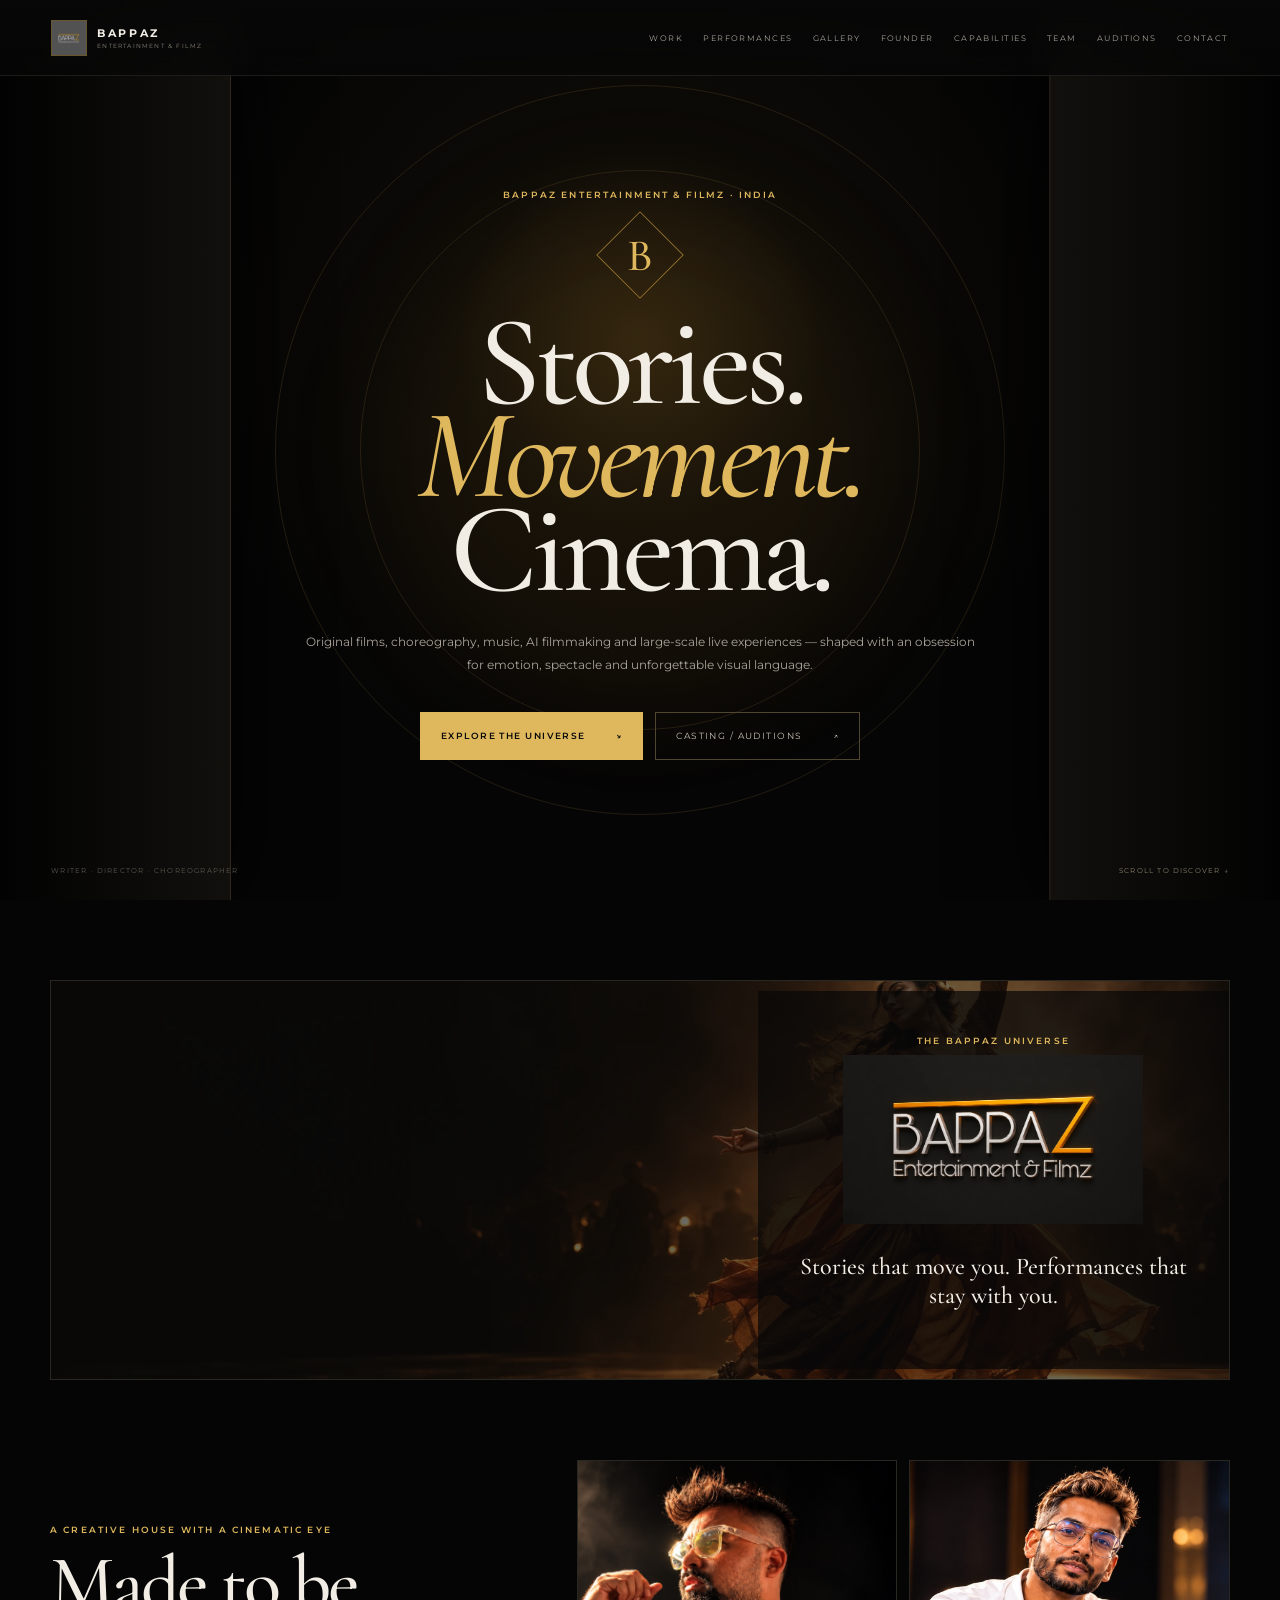
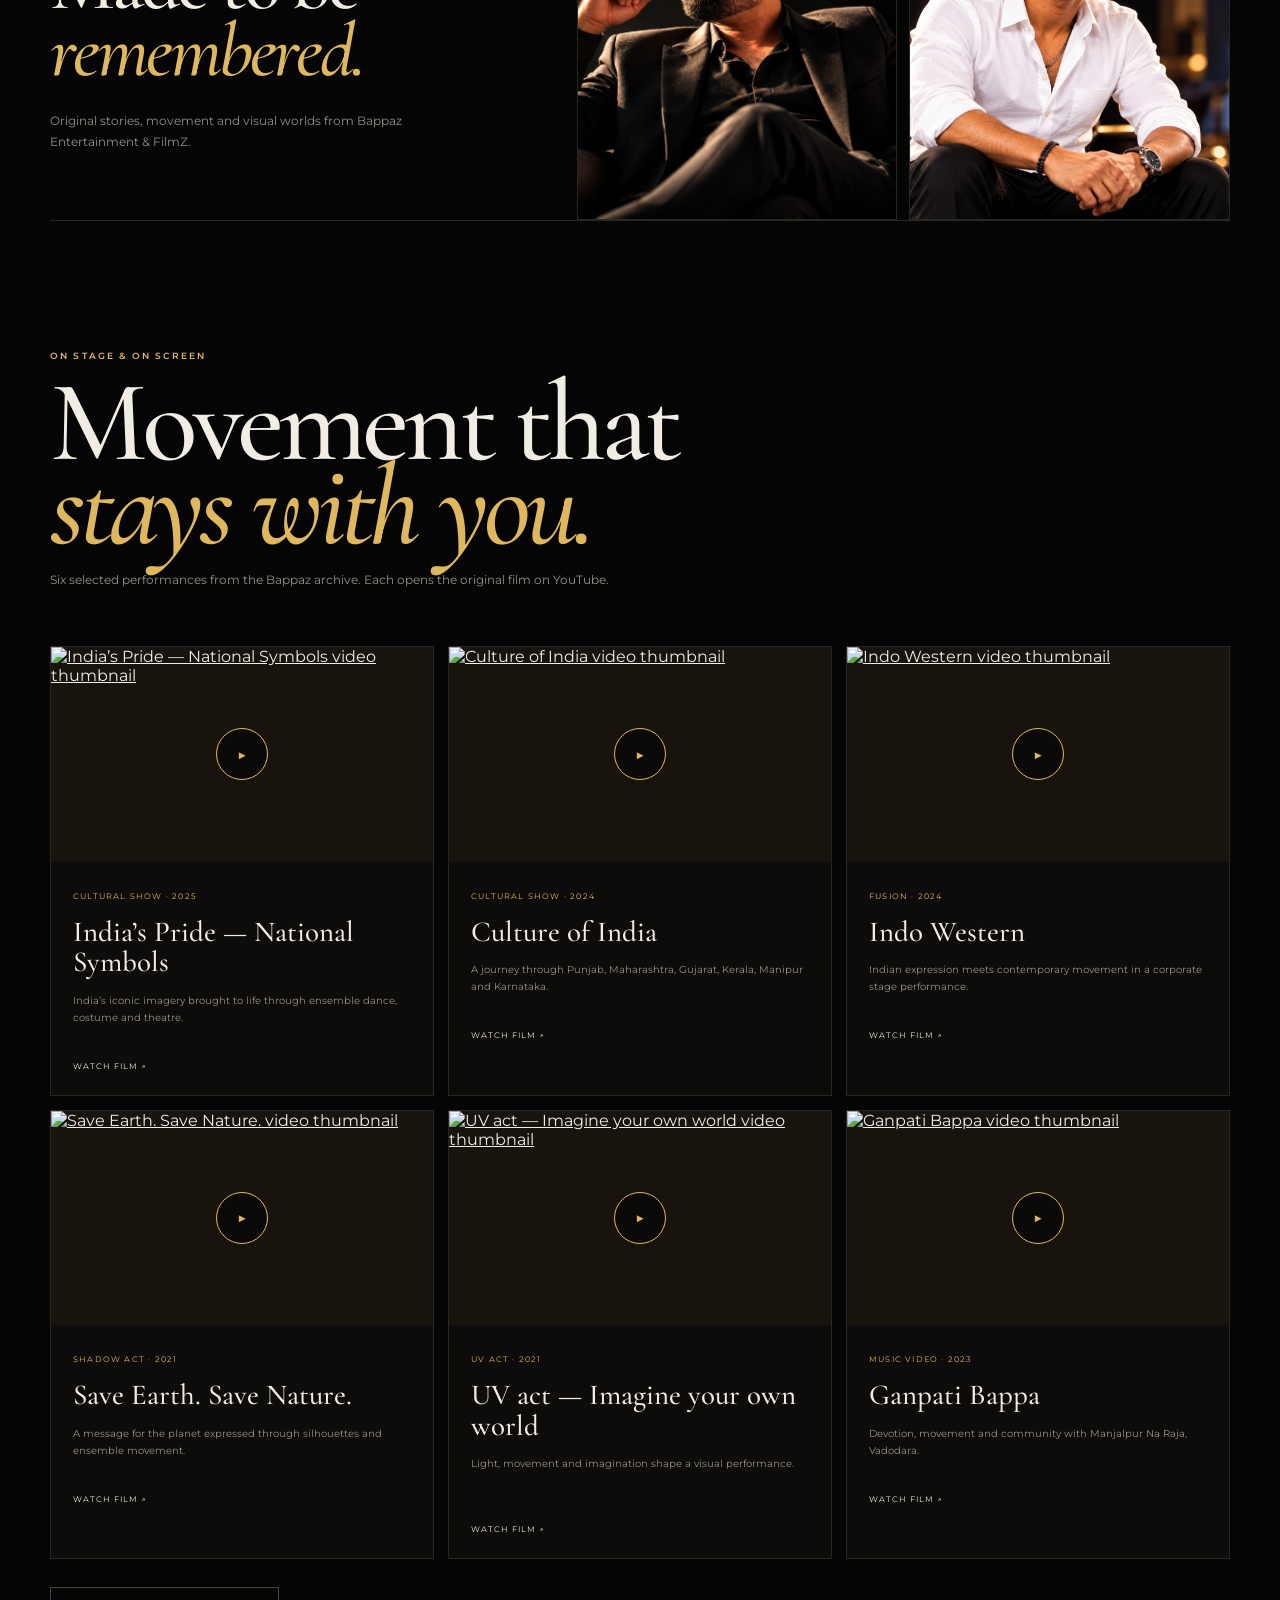
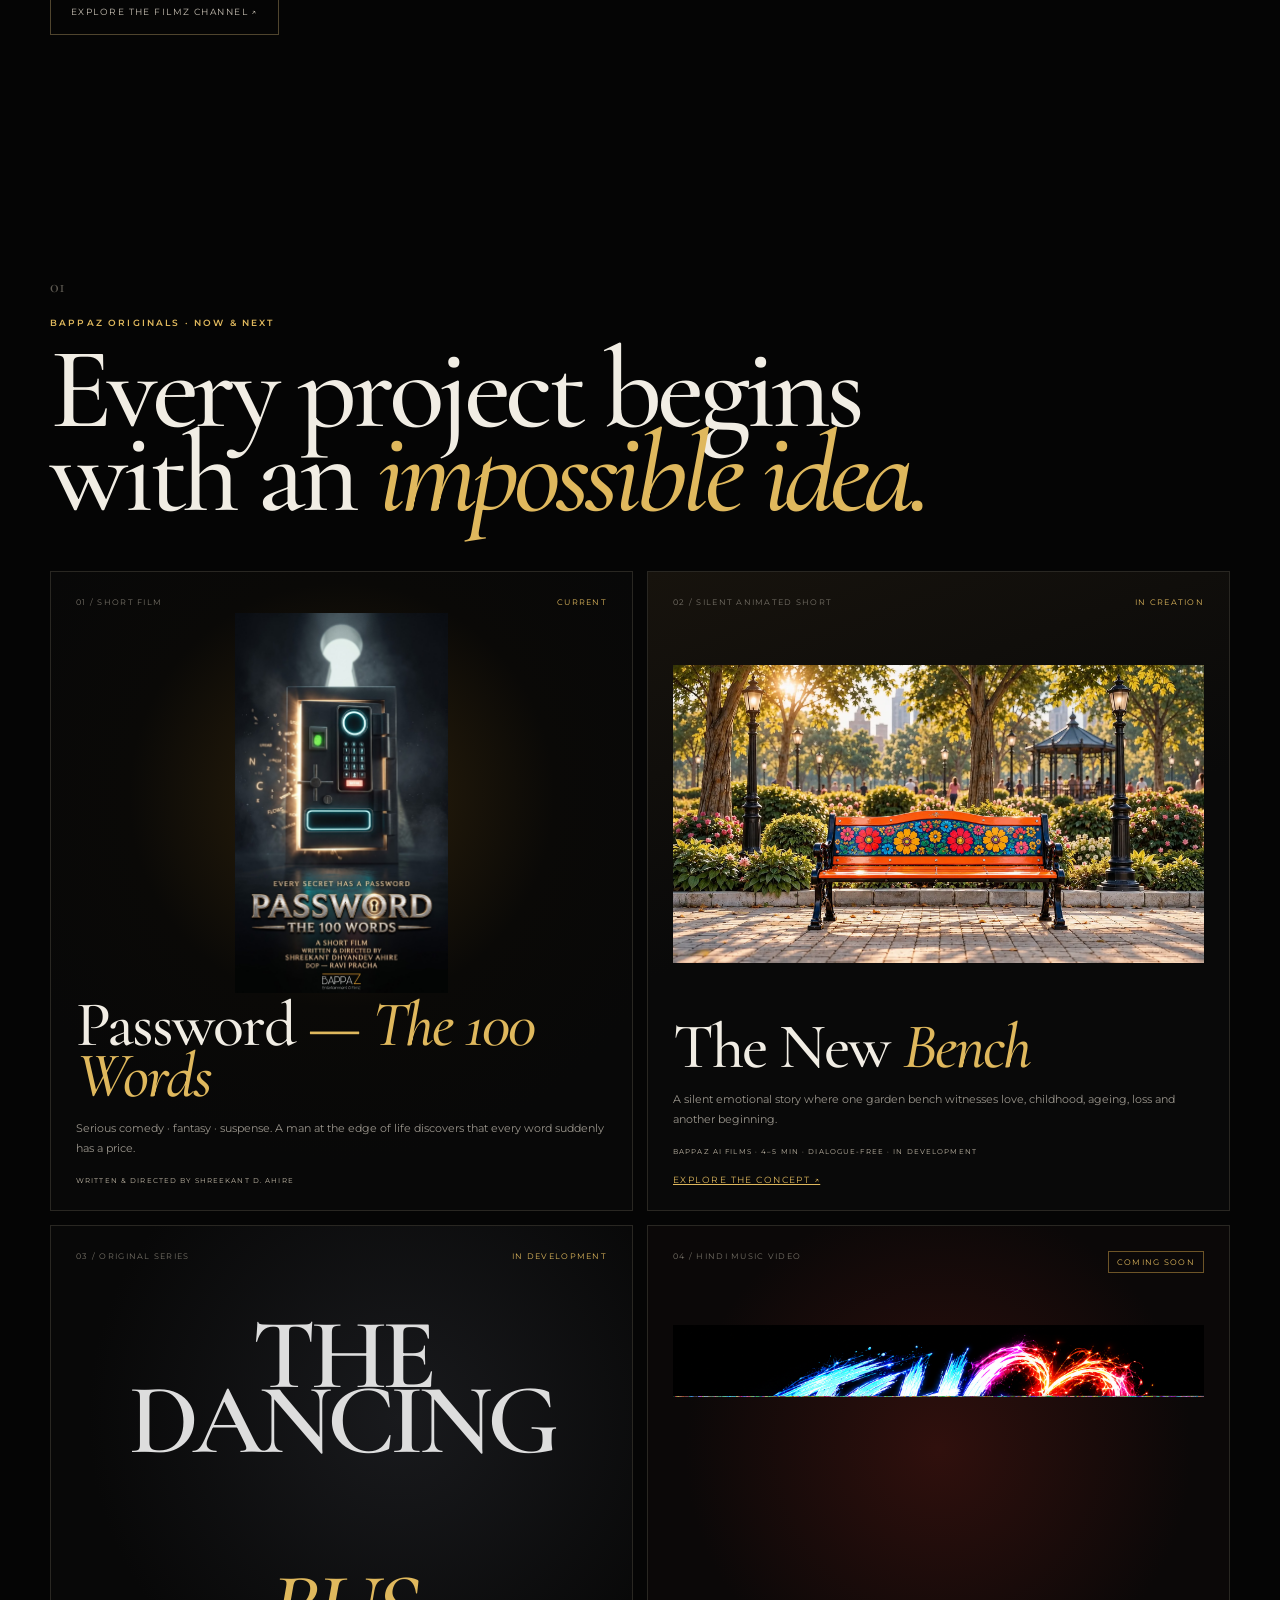
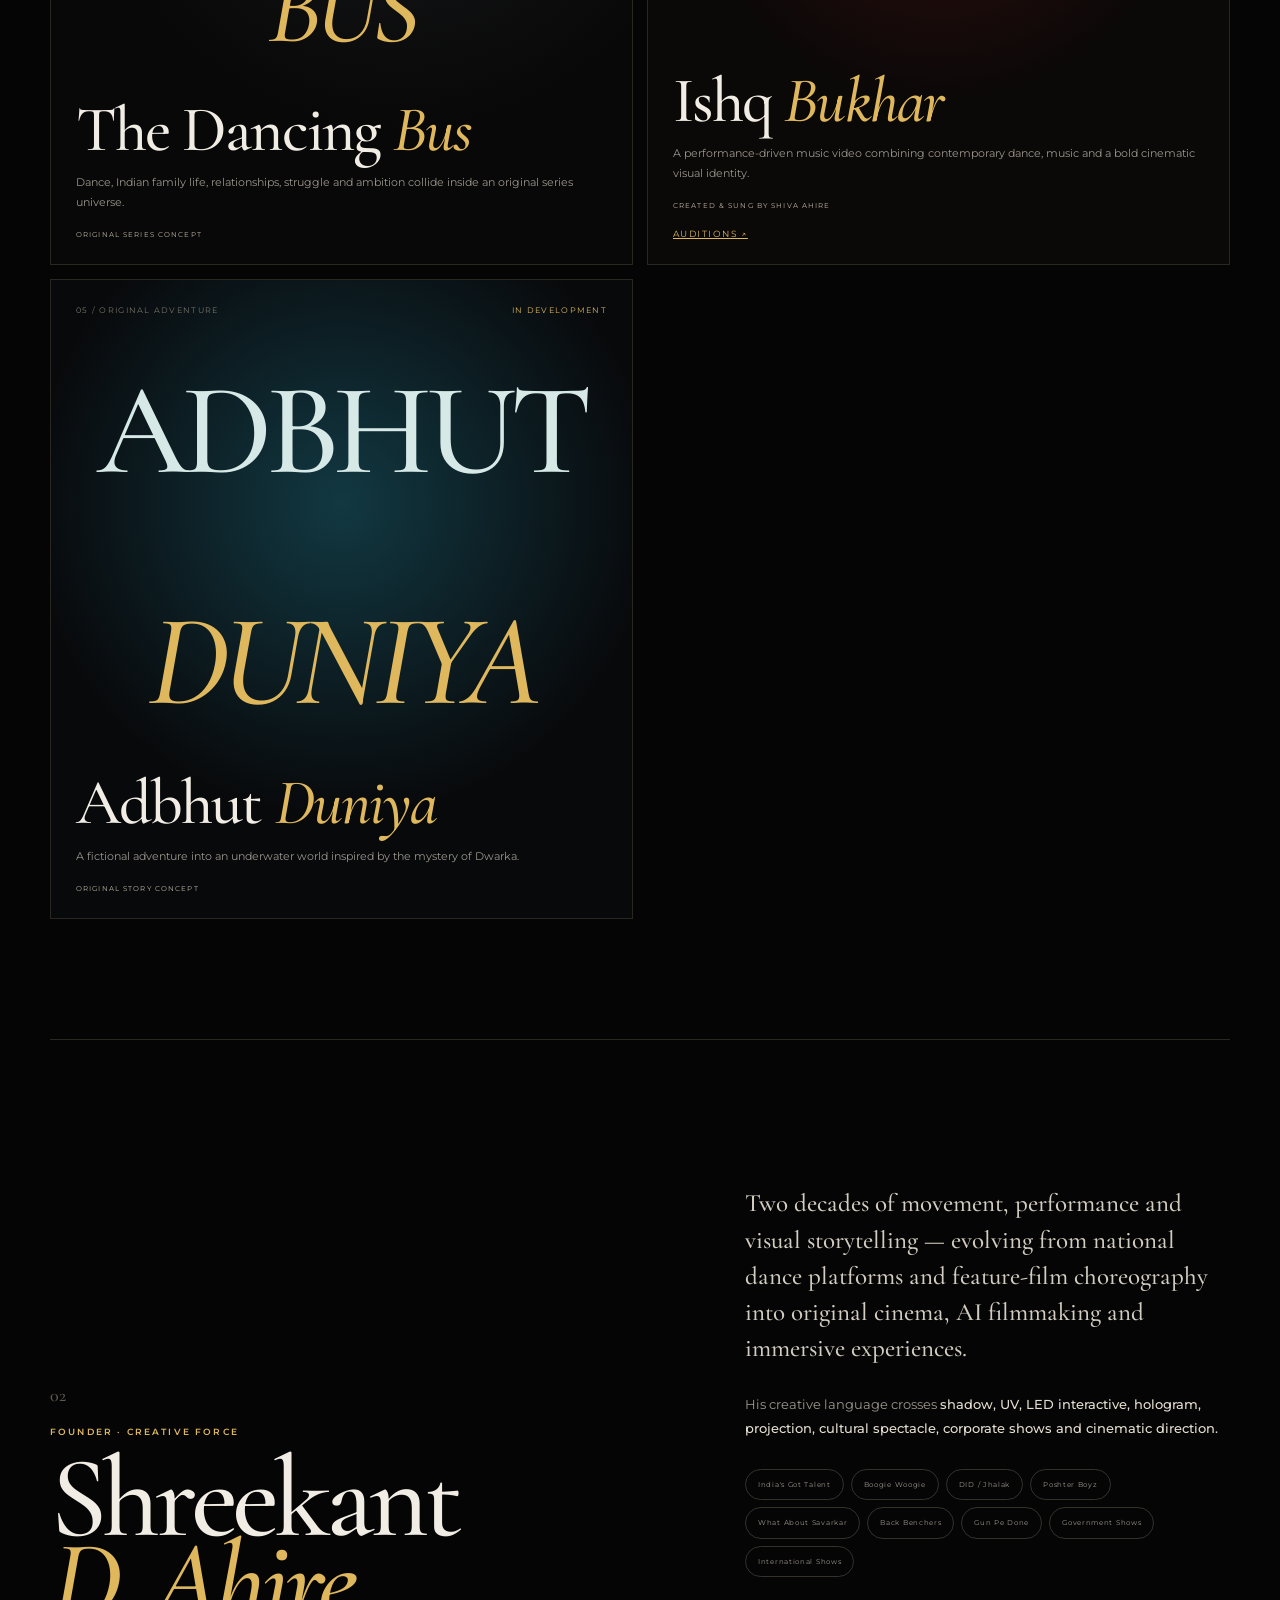
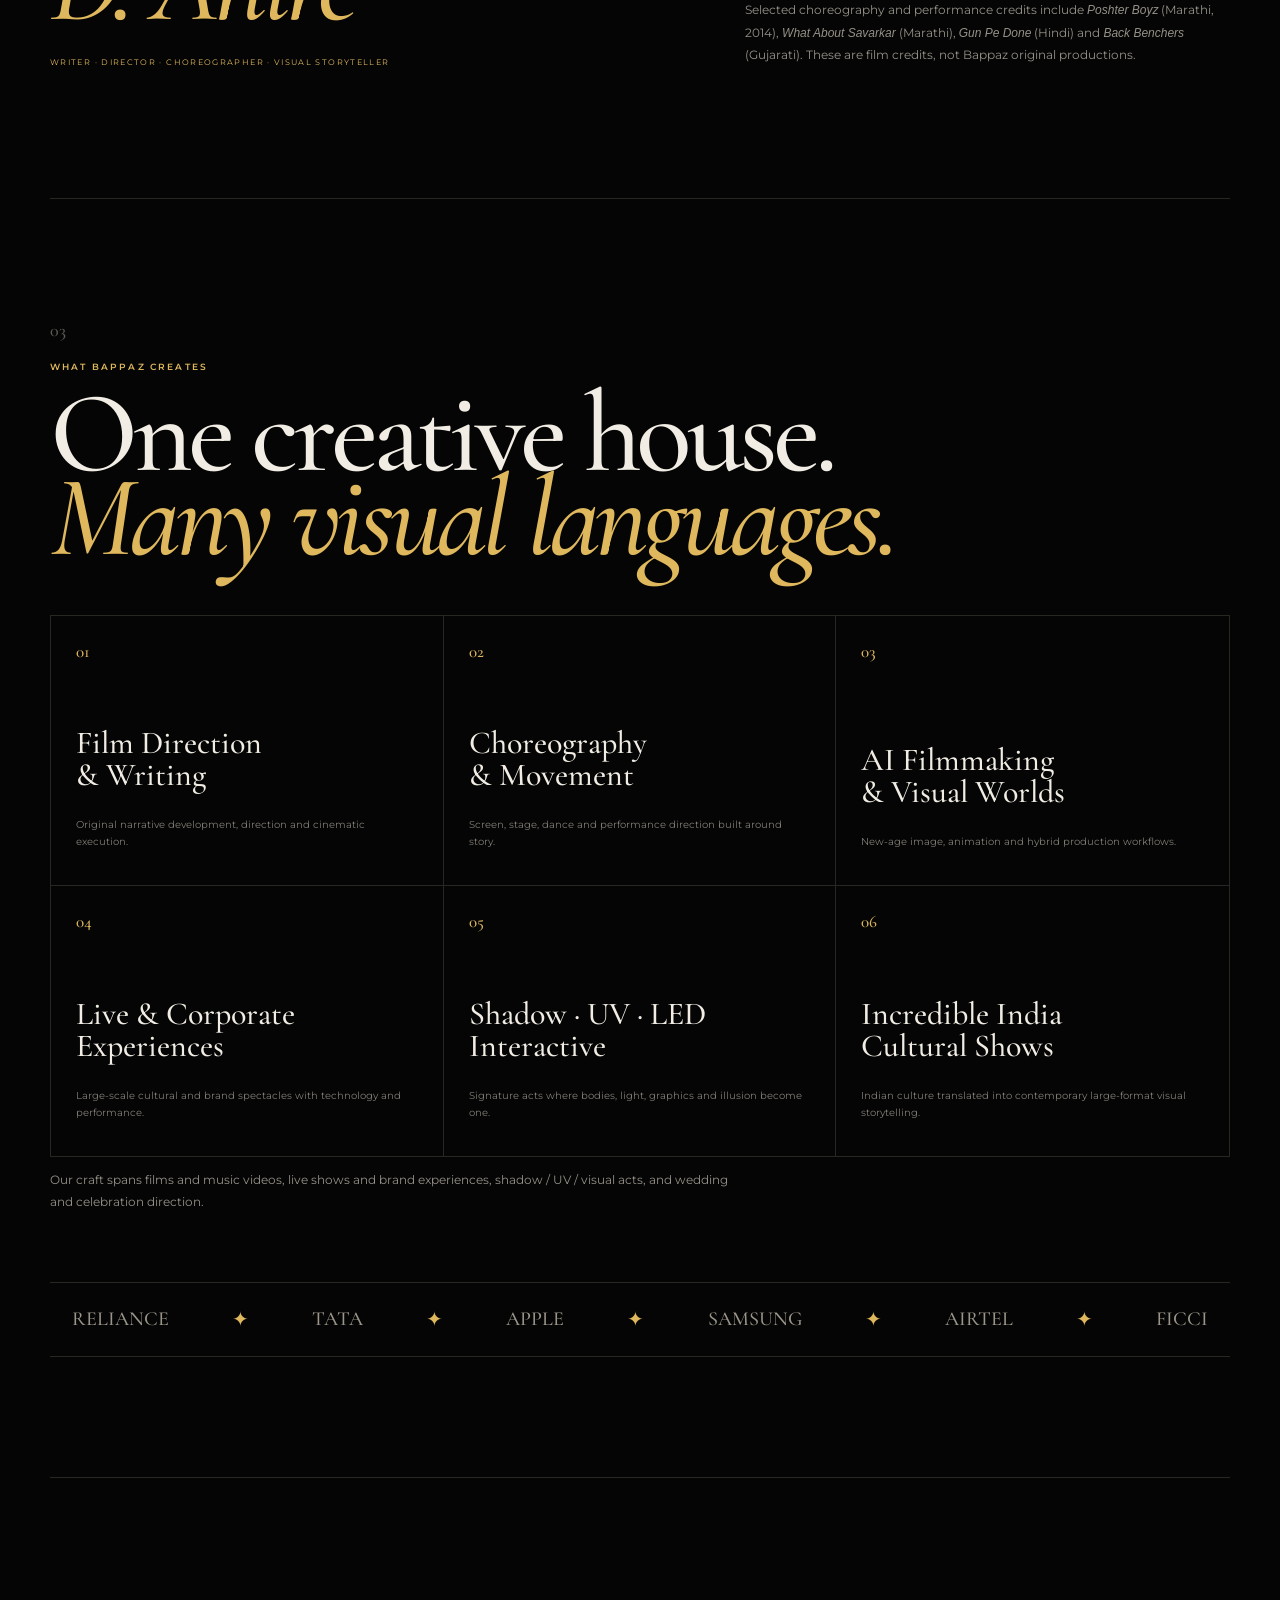
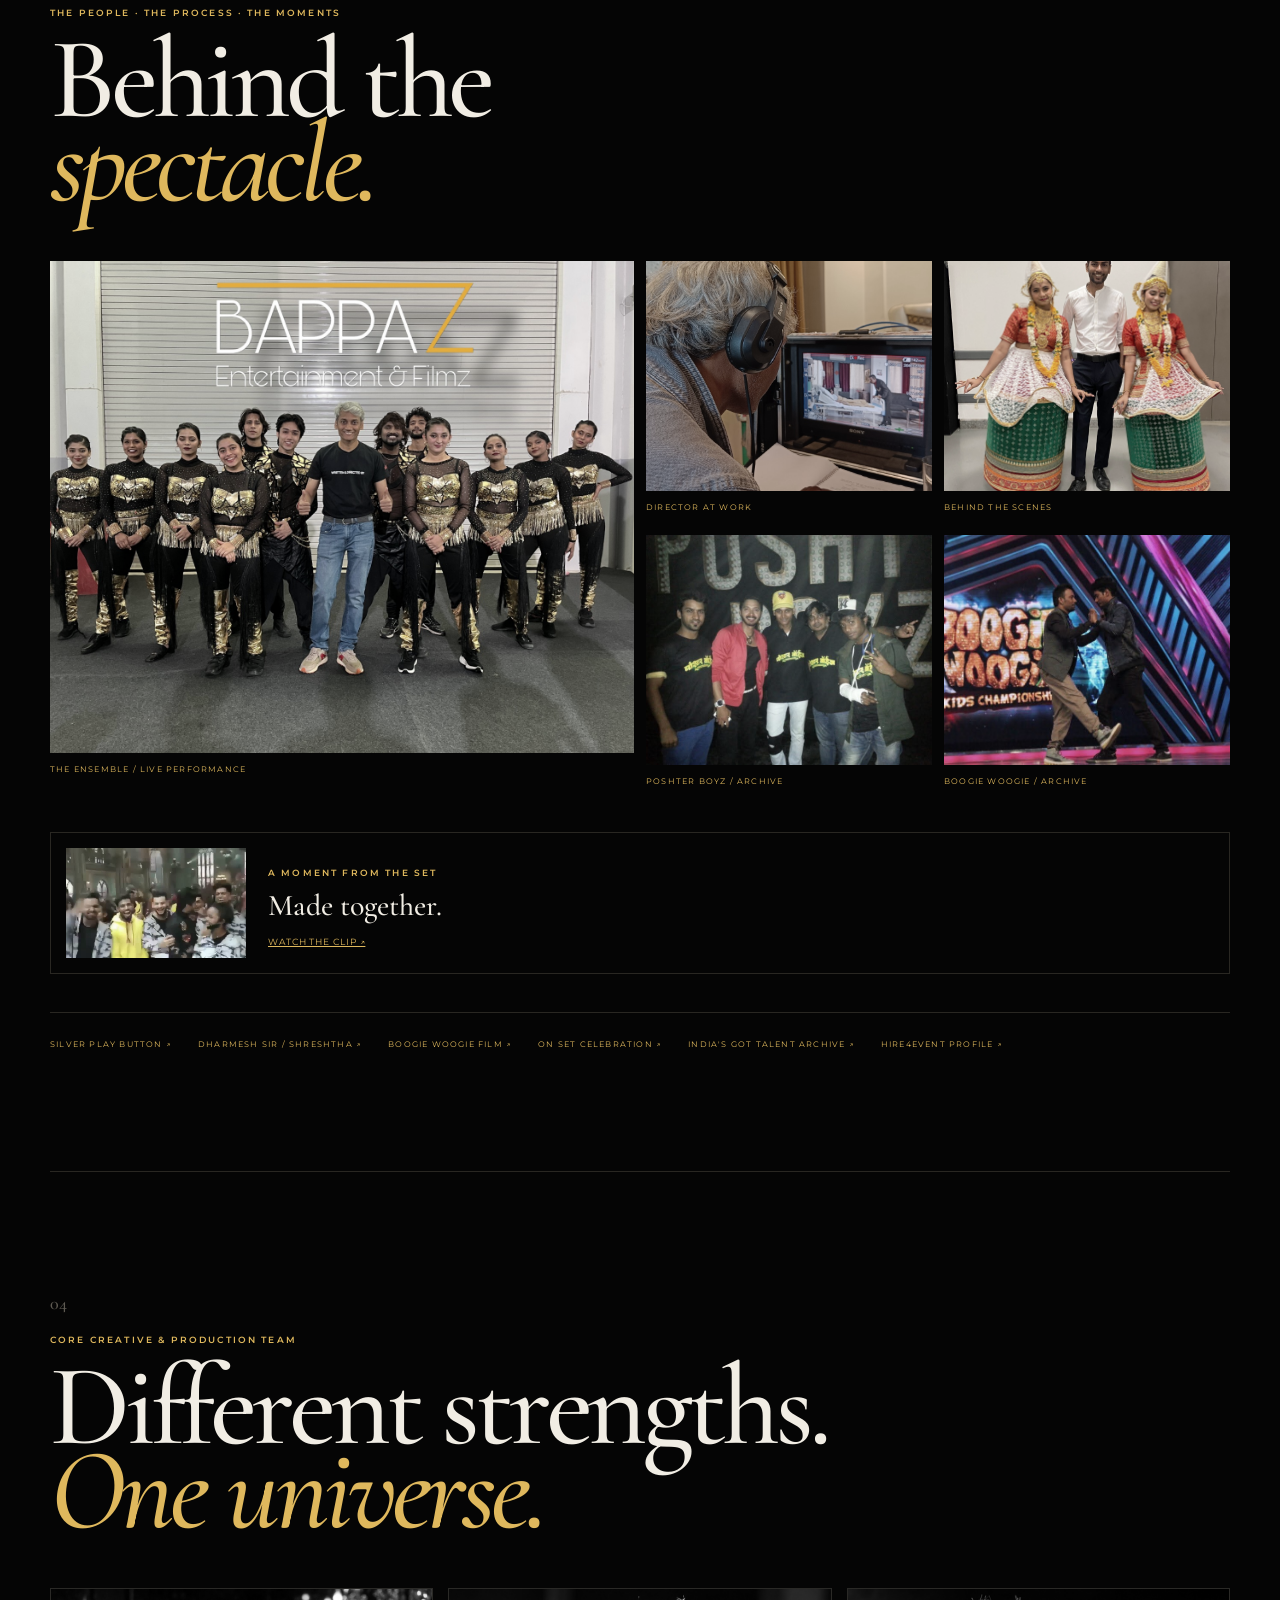
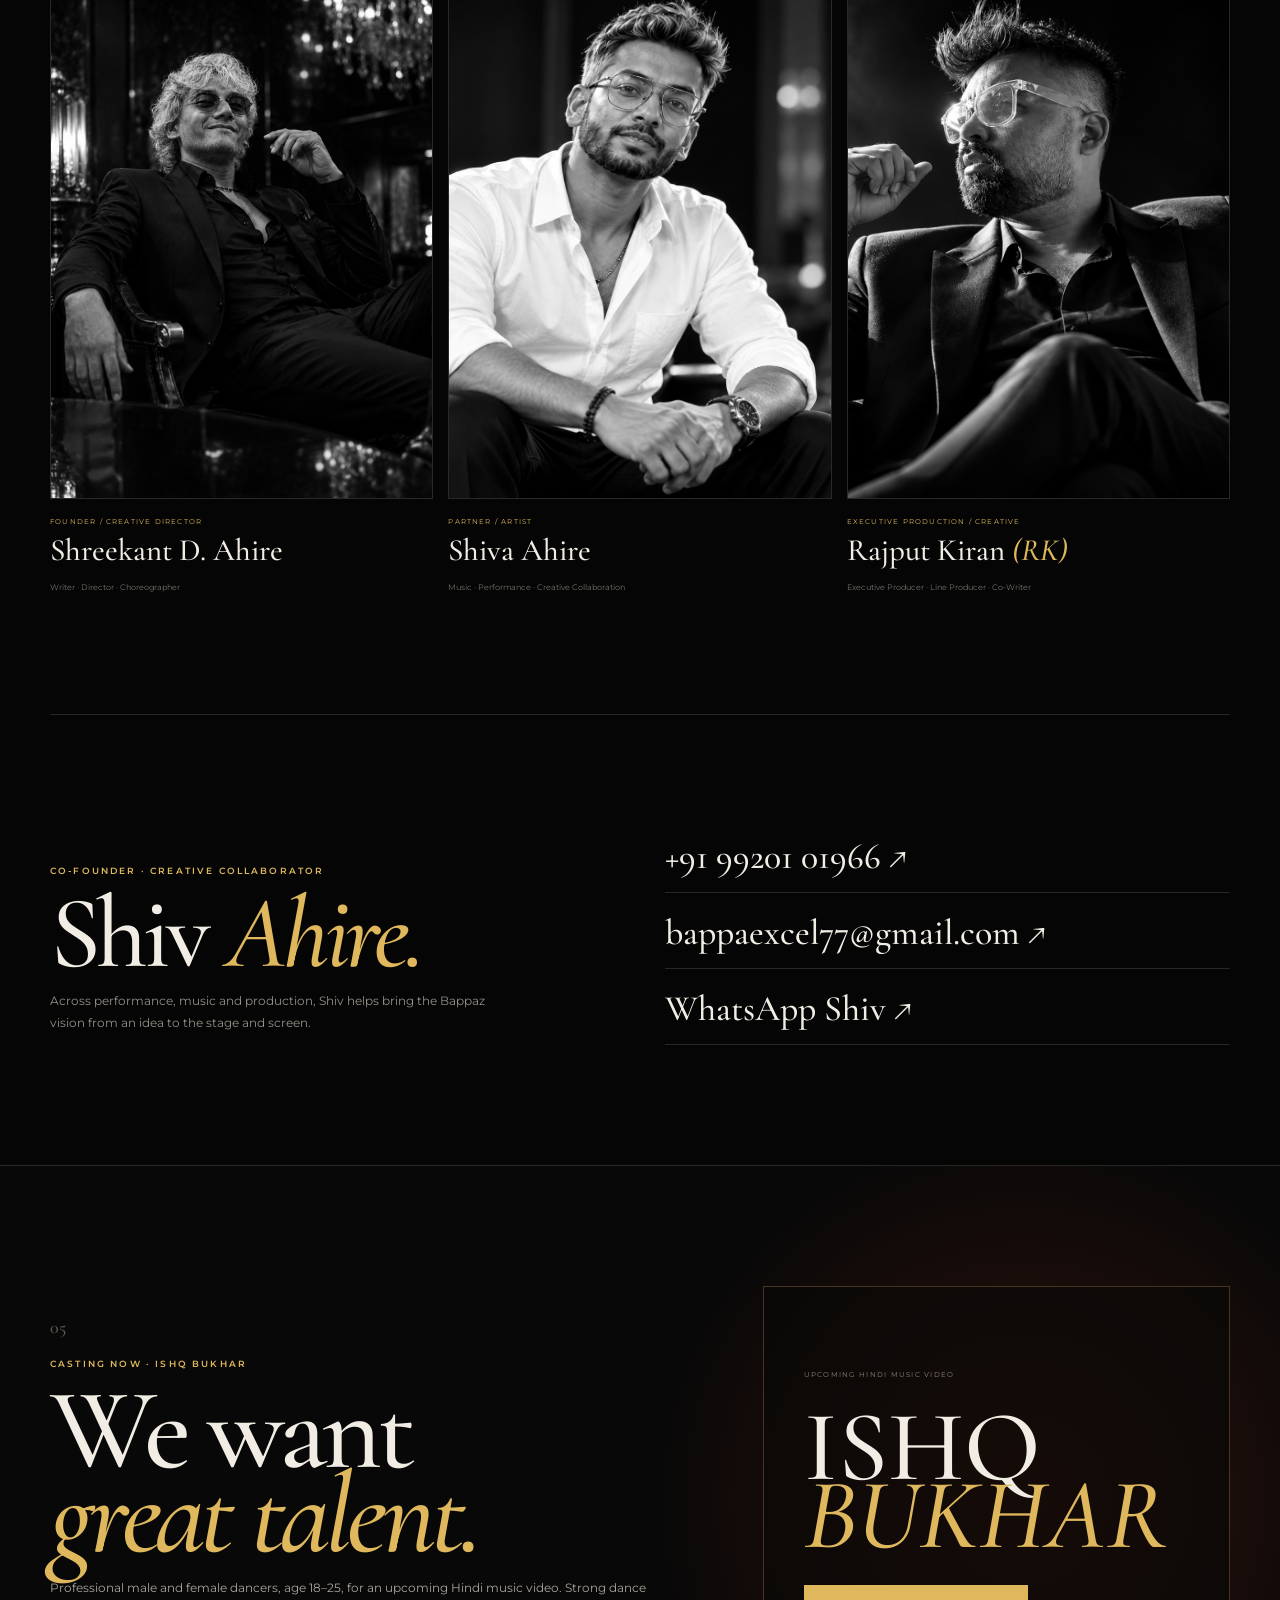
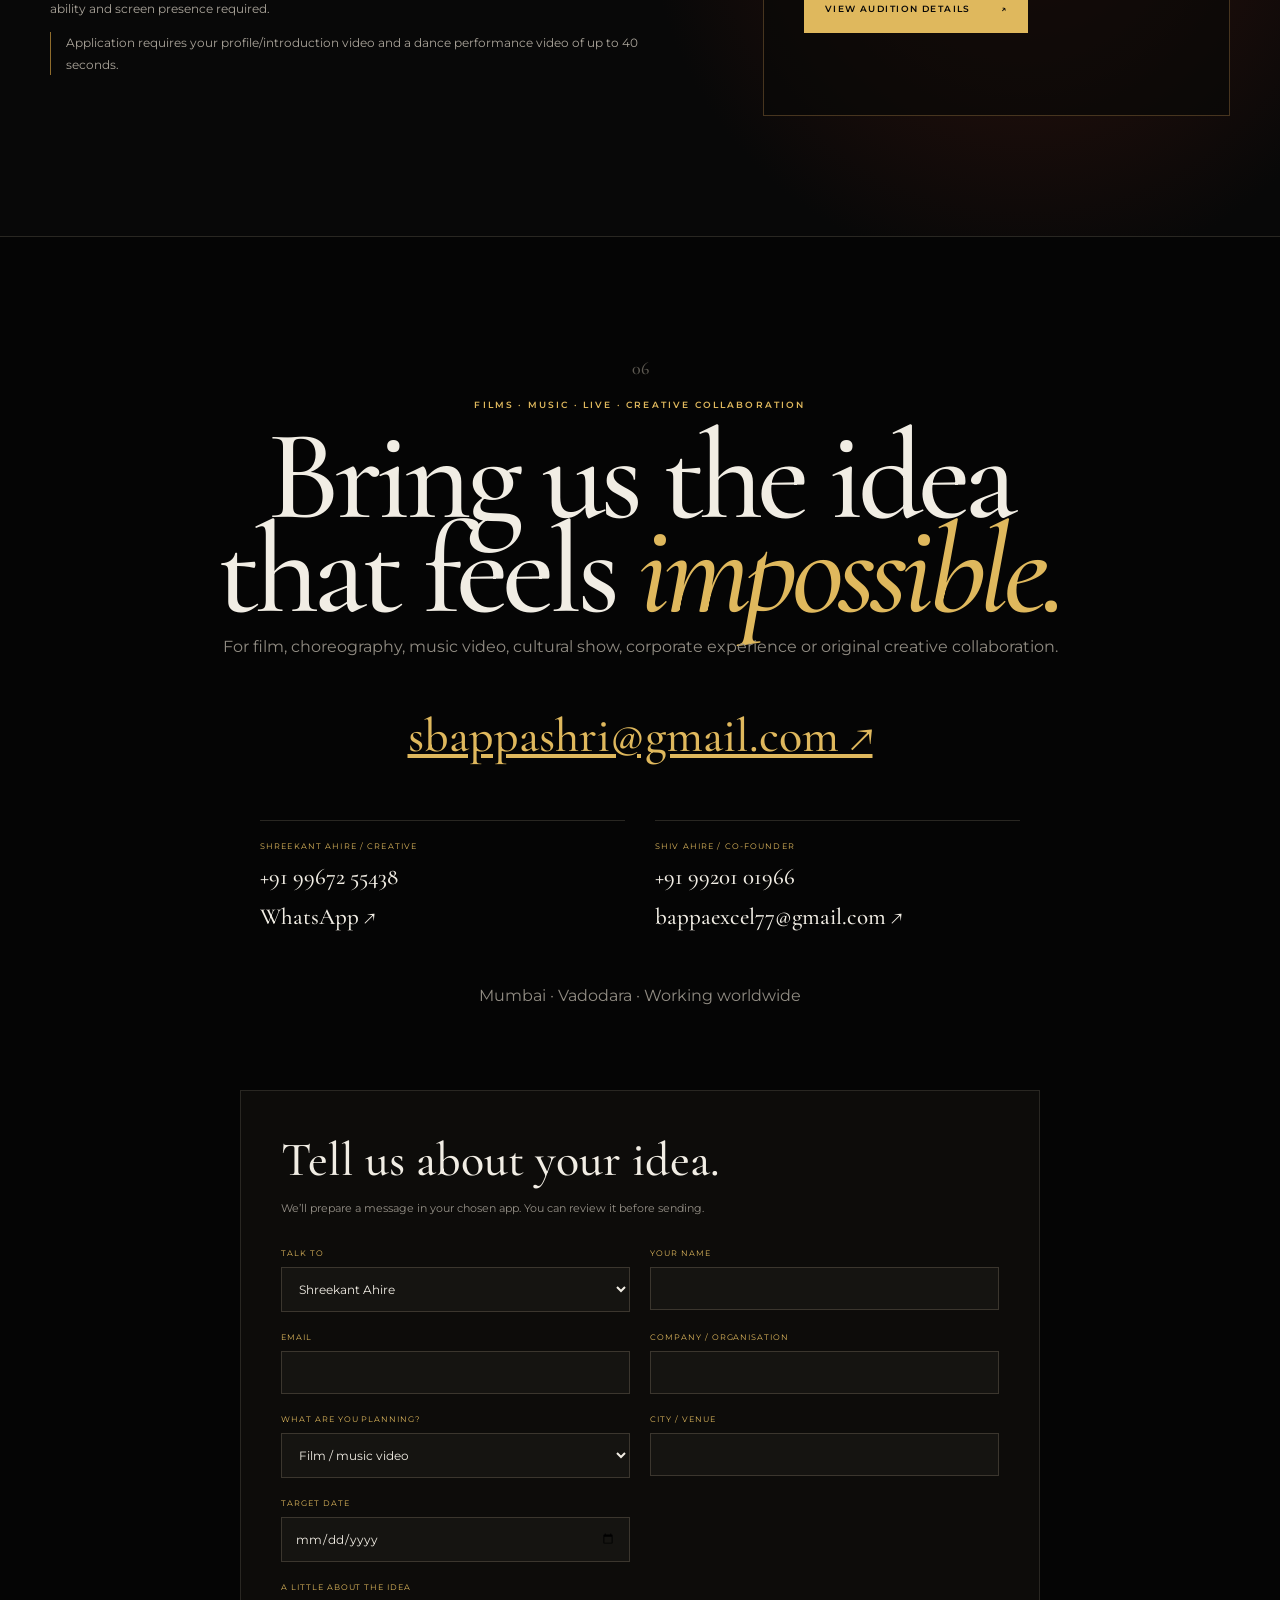
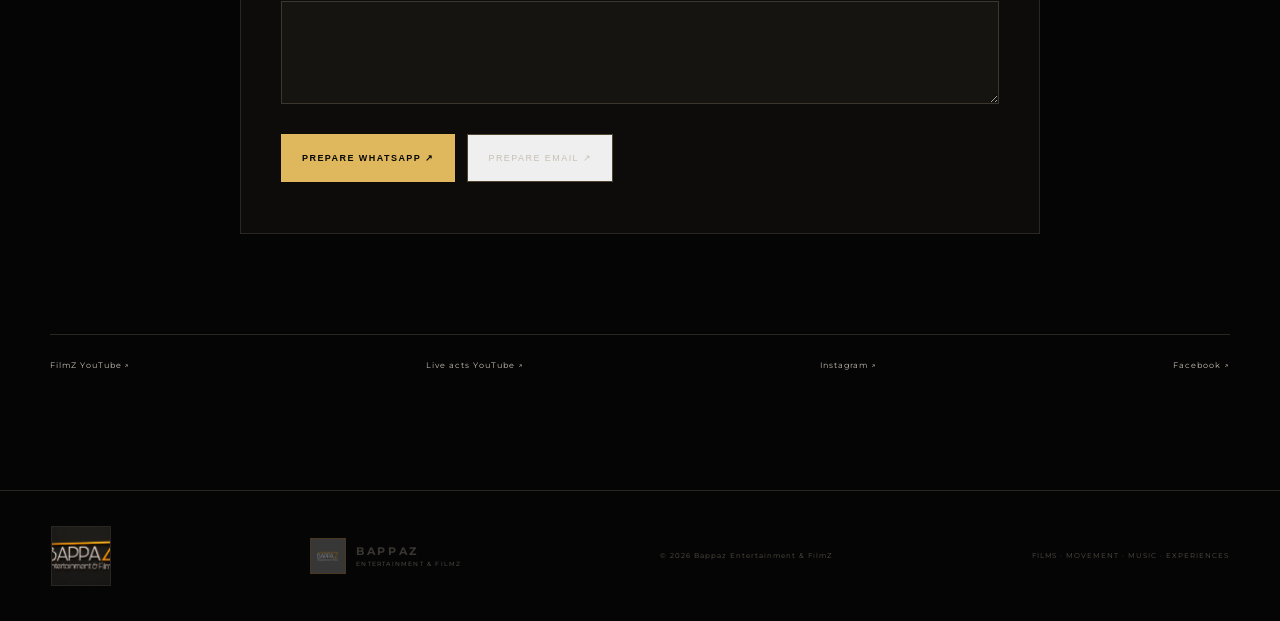
==== commit c5503361: "Show all projects on mobile and add Bench concept page" ====
--- a/index.html
+++ b/index.html
@@ -1 +1 @@
-<!doctype html><html lang="en" class="no-js"><head><meta charset="utf-8"><meta name="viewport" content="width=device-width,initial-scale=1"><meta name="description" content="Bappaz Entertainment & FilmZ — films, choreography, music, AI filmmaking and live experiences."><title>Bappaz Entertainment & FilmZ</title><link rel="stylesheet" href="assets/site.css"><script>document.documentElement.classList.replace('no-js','js')</script><script defer src="assets/site.js"></script></head><body><a class="skip" href="#main">Skip to content</a><header class="topbar"><a class="brand" href="#top" aria-label="Bappaz Entertainment and FilmZ home"><img class="nav-logo" src="assets/archive/bappaz-original-logo.jpg" alt="" width="36" height="36"><span><b>BAPPAZ</b><small>ENTERTAINMENT & FILMZ</small></span></a><button class="menu" type="button" aria-expanded="false" aria-controls="primary-nav"><span></span><span></span><span></span><b>MENU</b></button><nav id="primary-nav" aria-label="Primary navigation"><a href="#work">Work</a><a href="#performances">Performances</a><a href="#gallery">Gallery</a><a href="#about">Founder</a><a href="#capabilities">Capabilities</a><a href="#team">Team</a><a href="#auditions">Auditions</a><a href="#contact">Contact</a></nav></header><main id="main"><section id="top" class="hero"><div class="hero-glow"></div><div class="hero-ring ring-a"></div><div class="hero-ring ring-b"></div><div class="hero-content" data-reveal><p class="eyebrow">BAPPAZ ENTERTAINMENT & FILMZ · INDIA</p><div class="hero-monogram" aria-hidden="true"><span>B</span></div><h1>Stories.<br><em>Movement.</em><br>Cinema.</h1><p class="hero-copy">Original films, choreography, music, AI filmmaking and large-scale live experiences — shaped with an obsession for emotion, spectacle and unforgettable visual language.</p><div class="actions"><a class="button gold" href="#work">Explore the Universe <span>↘</span></a><a class="button ghost" href="auditions.html">Casting / Auditions <span>↗</span></a></div></div><div class="hero-foot"><span>WRITER · DIRECTOR · CHOREOGRAPHER</span><a href="#work">SCROLL TO DISCOVER ↓</a></div></section><section class="archive-identity" aria-label="Bappaz visual identity"><img src="assets/archive/hero.webp" alt="Dancer moving through a copper spotlight" loading="lazy"><div><p class="eyebrow">THE BAPPAZ UNIVERSE</p><img class="identity-mark" src="assets/archive/bappaz-logo-3d.webp" alt="Bappaz Entertainment & FilmZ sculpted logo" loading="lazy"><p>Stories that move you. Performances that stay with you.</p></div></section><section class="visual-feature" aria-label="Bappaz creative portraits"><div class="visual-intro"><p class="eyebrow">A CREATIVE HOUSE WITH A CINEMATIC EYE</p><h2>Made to be <em>remembered.</em></h2><p>Original stories, movement and visual worlds from Bappaz Entertainment &amp; FilmZ.</p></div><div class="visual-images"><img src="assets/portrait-editorial-black.jpg" alt="Cinematic portrait in a black suit" loading="lazy" width="1536" height="1502"><img src="assets/portrait-editorial-white.jpg" alt="Cinematic portrait in a white shirt" loading="lazy" width="1536" height="1205"></div></section><section id="performances" class="section performances"><header class="section-head" data-reveal><p class="eyebrow">ON STAGE & ON SCREEN</p><h2>Movement that<br><em>stays with you.</em></h2><p class="section-intro">Six selected performances from the Bappaz archive. Each opens the original film on YouTube.</p></header><div class="performance-grid"><article class="performance-card"><a class="performance-image" href="https://www.youtube.com/watch?v=ac8uAINoFPY" target="_blank" rel="noopener noreferrer" aria-label="Watch India’s Pride — National Symbols on YouTube"><img src="https://i.ytimg.com/vi/ac8uAINoFPY/hqdefault.jpg" alt="India’s Pride — National Symbols video thumbnail" loading="lazy"><span aria-hidden="true">▶</span></a><div class="performance-copy"><small>CULTURAL SHOW · 2025</small><h3>India’s Pride — National Symbols</h3><p>India’s iconic imagery brought to life through ensemble dance, costume and theatre.</p><a href="https://www.youtube.com/watch?v=ac8uAINoFPY" target="_blank" rel="noopener noreferrer">WATCH FILM ↗</a></div></article><article class="performance-card"><a class="performance-image" href="https://www.youtube.com/watch?v=Mk0s-5A9ZqA" target="_blank" rel="noopener noreferrer" aria-label="Watch Culture of India on YouTube"><img src="https://i.ytimg.com/vi/Mk0s-5A9ZqA/hqdefault.jpg" alt="Culture of India video thumbnail" loading="lazy"><span aria-hidden="true">▶</span></a><div class="performance-copy"><small>CULTURAL SHOW · 2024</small><h3>Culture of India</h3><p>A journey through Punjab, Maharashtra, Gujarat, Kerala, Manipur and Karnataka.</p><a href="https://www.youtube.com/watch?v=Mk0s-5A9ZqA" target="_blank" rel="noopener noreferrer">WATCH FILM ↗</a></div></article><article class="performance-card"><a class="performance-image" href="https://www.youtube.com/watch?v=YCQyv4hd2zw" target="_blank" rel="noopener noreferrer" aria-label="Watch Indo Western on YouTube"><img src="https://i.ytimg.com/vi/YCQyv4hd2zw/hqdefault.jpg" alt="Indo Western video thumbnail" loading="lazy"><span aria-hidden="true">▶</span></a><div class="performance-copy"><small>FUSION · 2024</small><h3>Indo Western</h3><p>Indian expression meets contemporary movement in a corporate stage performance.</p><a href="https://www.youtube.com/watch?v=YCQyv4hd2zw" target="_blank" rel="noopener noreferrer">WATCH FILM ↗</a></div></article><article class="performance-card"><a class="performance-image" href="https://www.youtube.com/watch?v=_W27L_cInwE" target="_blank" rel="noopener noreferrer" aria-label="Watch Save Earth. Save Nature. on YouTube"><img src="https://i.ytimg.com/vi/_W27L_cInwE/hqdefault.jpg" alt="Save Earth. Save Nature. video thumbnail" loading="lazy"><span aria-hidden="true">▶</span></a><div class="performance-copy"><small>SHADOW ACT · 2021</small><h3>Save Earth. Save Nature.</h3><p>A message for the planet expressed through silhouettes and ensemble movement.</p><a href="https://www.youtube.com/watch?v=_W27L_cInwE" target="_blank" rel="noopener noreferrer">WATCH FILM ↗</a></div></article><article class="performance-card"><a class="performance-image" href="https://www.youtube.com/watch?v=A-kE3I8I41g" target="_blank" rel="noopener noreferrer" aria-label="Watch UV act — Imagine your own world on YouTube"><img src="https://i.ytimg.com/vi/A-kE3I8I41g/hqdefault.jpg" alt="UV act — Imagine your own world video thumbnail" loading="lazy"><span aria-hidden="true">▶</span></a><div class="performance-copy"><small>UV ACT · 2021</small><h3>UV act — Imagine your own world</h3><p>Light, movement and imagination shape a visual performance.</p><a href="https://www.youtube.com/watch?v=A-kE3I8I41g" target="_blank" rel="noopener noreferrer">WATCH FILM ↗</a></div></article><article class="performance-card"><a class="performance-image" href="https://www.youtube.com/watch?v=CweV7ftO67c" target="_blank" rel="noopener noreferrer" aria-label="Watch Ganpati Bappa on YouTube"><img src="https://i.ytimg.com/vi/CweV7ftO67c/hqdefault.jpg" alt="Ganpati Bappa video thumbnail" loading="lazy"><span aria-hidden="true">▶</span></a><div class="performance-copy"><small>MUSIC VIDEO · 2023</small><h3>Ganpati Bappa</h3><p>Devotion, movement and community with Manjalpur Na Raja, Vadodara.</p><a href="https://www.youtube.com/watch?v=CweV7ftO67c" target="_blank" rel="noopener noreferrer">WATCH FILM ↗</a></div></article></div><a class="button ghost more-work" href="https://www.youtube.com/channel/UCHWiOSHuixXOOczG9f1ntyQ" target="_blank" rel="noopener noreferrer">Explore the FilmZ channel ↗</a></section><section id="work" class="section work"><header class="section-head" data-reveal><p class="index">01</p><p class="eyebrow">BAPPAZ ORIGINALS · NOW & NEXT</p><h2>Every project begins<br>with an <em>impossible idea.</em></h2></header><div class="projects"><article class="project password" data-reveal><div class="project-top"><span>01 / SHORT FILM</span><span class="status">CURRENT</span></div><div class="project-art"><img class="project-image" src="assets/archive/password-poster.jpg" alt="Password — The 100 Words short film poster" loading="lazy"></div><div class="project-copy"><h3>Password <em>— The 100 Words</em></h3><p>Serious comedy · fantasy · suspense. A man at the edge of life discovers that every word suddenly has a price.</p><small>WRITTEN & DIRECTED BY SHREEKANT D. AHIRE</small></div></article><article class="project bench" data-reveal><div class="project-top"><span>02 / SILENT ANIMATED SHORT</span><span class="status">IN CREATION</span></div><div class="project-art"><img class="project-image" src="assets/archive/the-new-bench-concept.webp" alt="The New Bench concept artwork" loading="lazy"></div><div class="project-copy"><h3>The New <em>Bench</em></h3><p>A silent emotional story where one garden bench witnesses love, childhood, ageing, loss and another beginning.</p><small>BAPPAZ AI FILMS</small></div></article><article class="project dancing" data-reveal><div class="project-top"><span>03 / ORIGINAL SERIES</span><span class="status">IN DEVELOPMENT</span></div><div class="project-art bus-art">THE<br>DANCING<br><i>BUS</i></div><div class="project-copy"><h3>The Dancing <em>Bus</em></h3><p>Dance, Indian family life, relationships, struggle and ambition collide inside an original series universe.</p><small>ORIGINAL SERIES CONCEPT</small></div></article><article class="project ishq" data-reveal><div class="project-top"><span>04 / HINDI MUSIC VIDEO</span><span class="status live">COMING SOON</span></div><div class="project-art"><img class="project-image" src="assets/archive/ishq-bukhar-coming-soon.png" alt="Ishq Bukhar coming soon artwork" loading="lazy"></div><div class="project-copy"><h3>Ishq <em>Bukhar</em></h3><p>A performance-driven music video combining contemporary dance, music and a bold cinematic visual identity.</p><small>CREATED & SUNG BY SHIVA AHIRE</small><a class="mini-link" href="auditions.html">AUDITIONS ↗</a></div></article><article class="project adbhut" data-reveal><div class="project-top"><span>05 / ORIGINAL ADVENTURE</span><span class="status">IN DEVELOPMENT</span></div><div class="project-art adbhut-art">ADBHUT<br><em>DUNIYA</em></div><div class="project-copy"><h3>Adbhut <em>Duniya</em></h3><p>A fictional adventure into an underwater world inspired by the mystery of Dwarka.</p><small>ORIGINAL STORY CONCEPT</small></div></article></div></section><section id="about" class="section founder"><div class="founder-grid"><div data-reveal><p class="index">02</p><p class="eyebrow">FOUNDER · CREATIVE FORCE</p><h2>Shreekant<br><em>D. Ahire</em></h2><p class="role">WRITER · DIRECTOR · CHOREOGRAPHER · VISUAL STORYTELLER</p></div><div class="founder-copy" data-reveal><p class="lead">Two decades of movement, performance and visual storytelling — evolving from national dance platforms and feature-film choreography into original cinema, AI filmmaking and immersive experiences.</p><p>His creative language crosses <strong>shadow, UV, LED interactive, hologram, projection, cultural spectacle, corporate shows and cinematic direction.</strong></p><div class="credits"><span>India's Got Talent</span><span>Boogie Woogie</span><span>DID / Jhalak</span><span>Poshter Boyz</span><span>What About Savarkar</span><span>Back Benchers</span><span>Gun Pe Done</span><span>Government Shows</span><span>International Shows</span></div><p class="credit-note">Selected choreography and performance credits include <em>Poshter Boyz</em> (Marathi, 2014), <em>What About Savarkar</em> (Marathi), <em>Gun Pe Done</em> (Hindi) and <em>Back Benchers</em> (Gujarati). These are film credits, not Bappaz original productions.</p></div></div></section><section id="capabilities" class="section capabilities"><header class="section-head" data-reveal><p class="index">03</p><p class="eyebrow">WHAT BAPPAZ CREATES</p><h2>One creative house.<br><em>Many visual languages.</em></h2></header><div class="cap-grid"><article data-reveal><span>01</span><h3>Film Direction<br>& Writing</h3><p>Original narrative development, direction and cinematic execution.</p></article><article data-reveal><span>02</span><h3>Choreography<br>& Movement</h3><p>Screen, stage, dance and performance direction built around story.</p></article><article data-reveal><span>03</span><h3>AI Filmmaking<br>& Visual Worlds</h3><p>New-age image, animation and hybrid production workflows.</p></article><article data-reveal><span>04</span><h3>Live & Corporate<br>Experiences</h3><p>Large-scale cultural and brand spectacles with technology and performance.</p></article><article data-reveal><span>05</span><h3>Shadow · UV · LED<br>Interactive</h3><p>Signature acts where bodies, light, graphics and illusion become one.</p></article><article data-reveal><span>06</span><h3>Incredible India<br>Cultural Shows</h3><p>Indian culture translated into contemporary large-format visual storytelling.</p></article></div><p class="cap-note">Our craft spans films and music videos, live shows and brand experiences, shadow / UV / visual acts, and wedding and celebration direction.</p><div class="client-strip"><span>RELIANCE</span><i>✦</i><span>TATA</span><i>✦</i><span>APPLE</span><i>✦</i><span>SAMSUNG</span><i>✦</i><span>AIRTEL</span><i>✦</i><span>FICCI</span></div></section><section id="gallery" class="section gallery"><header class="section-head" data-reveal><p class="eyebrow">THE PEOPLE · THE PROCESS · THE MOMENTS</p><h2>Behind the<br><em>spectacle.</em></h2></header><div class="gallery-grid"><figure class="gallery-wide"><img src="assets/archive/bappaz-gold-ensemble.jpg" alt="Bappaz ensemble in gold performance costumes" loading="lazy"><figcaption>THE ENSEMBLE / LIVE PERFORMANCE</figcaption></figure><figure><img src="assets/archive/director-at-work.jpg" alt="Shreekant directing at a monitor" loading="lazy"><figcaption>DIRECTOR AT WORK</figcaption></figure><figure><img src="assets/archive/cultural-backstage.jpg" alt="Performers backstage in cultural costumes" loading="lazy"><figcaption>BEHIND THE SCENES</figcaption></figure><figure><img src="assets/archive/poshter-boyz-archive.jpg" alt="Shreekant with Shreyas Talpade at Poshter Boyz" loading="lazy"><figcaption>POSHTER BOYZ / ARCHIVE</figcaption></figure><figure><img src="assets/archive/boogie-woogie-stage.jpg" alt="Bappa Excel performers on the Boogie Woogie stage" loading="lazy"><figcaption>BOOGIE WOOGIE / ARCHIVE</figcaption></figure></div><div class="on-set"><img src="assets/archive/on-set-poster.jpg" alt="On set celebration video still" loading="lazy"><div><p class="eyebrow">A MOMENT FROM THE SET</p><h3>Made together.</h3><a href="assets/archive/on-set-celebration.mp4" target="_blank" rel="noopener noreferrer">WATCH THE CLIP ↗</a></div></div><div class="archive-links"><a href="https://www.youtube.com/watch?v=W2lBJ7HHHxU" target="_blank" rel="noopener noreferrer">SILVER PLAY BUTTON ↗</a><a href="https://www.youtube.com/watch?v=GGiFCx0VuJA" target="_blank" rel="noopener noreferrer">DHARMESH SIR / SHRESHTHA ↗</a><a href="https://www.youtube.com/watch?v=B_ad8oadxv8" target="_blank" rel="noopener noreferrer">BOOGIE WOOGIE FILM ↗</a><a href="assets/archive/on-set-celebration.mp4" target="_blank" rel="noopener noreferrer">ON SET CELEBRATION ↗</a><a href="https://timesofindia.indiatimes.com/tv/news/hindi/indias-got-talent-and-the-finalists-are-/articleshow/4896721.cms" target="_blank" rel="noopener noreferrer">INDIA'S GOT TALENT ARCHIVE ↗</a><a href="https://www.hire4event.com/artist/bappaz-entertainment" target="_blank" rel="noopener noreferrer">HIRE4EVENT PROFILE ↗</a></div></section><section id="team" class="section team"><header class="section-head" data-reveal><p class="index">04</p><p class="eyebrow">CORE CREATIVE & PRODUCTION TEAM</p><h2>Different strengths.<br><em>One universe.</em></h2></header><div class="team-grid"><article class="person founder-card" data-reveal><div class="portrait founder-portrait"><img src="assets/shreekant-founder-full.jpg" alt="Shreekant D. Ahire, founder of Bappaz Entertainment & FilmZ" loading="lazy" width="1229" height="1536"></div><p>FOUNDER / CREATIVE DIRECTOR</p><h3>Shreekant D. Ahire</h3><small>Writer · Director · Choreographer</small></article><article class="person" data-reveal><div class="portrait"><img src="SHIV%20AHIRE.png" alt="Shiva Ahire, partner and artist at Bappaz Entertainment & FilmZ" loading="lazy"></div><p>PARTNER / ARTIST</p><h3>Shiva Ahire</h3><small>Music · Performance · Creative Collaboration</small></article><article class="person" data-reveal><div class="portrait"><img src="file_0000000097bc8207af639b28cc48c8f5.png" alt="Rajput Kiran RK, executive production and creative team at Bappaz Entertainment & FilmZ" loading="lazy"></div><p>EXECUTIVE PRODUCTION / CREATIVE</p><h3>Rajput Kiran <em>(RK)</em></h3><small>Executive Producer · Line Producer · Co-Writer</small></article></div></section><section class="section cofounder"><div><p class="eyebrow">CO-FOUNDER · CREATIVE COLLABORATOR</p><h2>Shiv <em>Ahire.</em></h2><p>Across performance, music and production, Shiv helps bring the Bappaz vision from an idea to the stage and screen.</p></div><div class="cofounder-contact"><a href="tel:+919920101966">+91 99201 01966 ↗</a><a href="mailto:bappaexcel77@gmail.com">bappaexcel77@gmail.com ↗</a><a href="https://wa.me/919920101966" target="_blank" rel="noopener noreferrer">WhatsApp Shiv ↗</a></div></section><section id="auditions" class="section audition"><div data-reveal><p class="index">05</p><p class="eyebrow">CASTING NOW · ISHQ BUKHAR</p><h2>We want<br><em>great talent.</em></h2><p>Professional male and female dancers, age 18–25, for an upcoming Hindi music video. Strong dance ability and screen presence required.</p><p class="upload-note">Application requires your profile/introduction video and a dance performance video of up to 40 seconds.</p></div><div class="audition-cta" data-reveal><span>UPCOMING HINDI MUSIC VIDEO</span><strong>ISHQ<br><em>BUKHAR</em></strong><a class="button gold" href="auditions.html">View Audition Details <span>↗</span></a></div></section><section id="contact" class="section contact"><div data-reveal><p class="index">06</p><p class="eyebrow">FILMS · MUSIC · LIVE · CREATIVE COLLABORATION</p><h2>Bring us the idea<br>that feels <em>impossible.</em></h2><p>For film, choreography, music video, cultural show, corporate experience or original creative collaboration.</p><a class="mail" href="mailto:sbappashri@gmail.com">sbappashri@gmail.com ↗</a><div class="contact-channels"><div><small>SHREEKANT AHIRE / CREATIVE</small><a href="tel:+919967255438">+91 99672 55438</a><a href="https://wa.me/919967255438" target="_blank" rel="noopener noreferrer">WhatsApp ↗</a></div><div><small>SHIV AHIRE / CO-FOUNDER</small><a href="tel:+919920101966">+91 99201 01966</a><a href="mailto:bappaexcel77@gmail.com">bappaexcel77@gmail.com ↗</a></div></div><p>Mumbai · Vadodara · Working worldwide</p></div><form id="enquiry-form" class="enquiry" aria-label="Project enquiry"><h3>Tell us about your idea.</h3><p>We’ll prepare a message in your chosen app. You can review it before sending.</p><div class="form-grid"><label>Talk to<select name="recipient"><option value="shreekant">Shreekant Ahire</option><option value="shiv">Shiv Ahire</option></select></label><label>Your name<input name="name" required autocomplete="name"></label><label>Email<input name="email" type="email" required autocomplete="email"></label><label>Company / organisation<input name="company" autocomplete="organization"></label><label>What are you planning?<select name="interest"><option>Film / music video</option><option>Live show / cultural act</option><option>Brand experience</option><option>Wedding / celebration</option><option>Other collaboration</option></select></label><label>City / venue<input name="city"></label><label>Target date<input name="date" type="date"></label><label class="form-wide">A little about the idea<textarea name="brief" required rows="5"></textarea></label></div><div class="form-actions"><button class="button gold" type="submit" value="whatsapp">Prepare WhatsApp ↗</button><button class="button ghost" type="submit" value="email">Prepare email ↗</button></div><p id="form-status" role="status"></p></form><div class="social"><a href="https://www.youtube.com/channel/UCHWiOSHuixXOOczG9f1ntyQ" target="_blank" rel="noopener noreferrer">FilmZ YouTube ↗</a><a href="https://www.youtube.com/channel/UCADEp7goBiyrquyBtjsbWig" target="_blank" rel="noopener noreferrer">Live acts YouTube ↗</a><a href="https://www.instagram.com/bappaz_entertainment_and_filmz/" target="_blank" rel="noopener noreferrer">Instagram ↗</a><a href="https://www.facebook.com/p/Shrikantahirebappa-61593348601616/" target="_blank" rel="noopener noreferrer">Facebook ↗</a></div></section></main><footer><img class="footer-logo" src="assets/archive/bappaz-logo-3d.webp" alt="Bappaz Entertainment & FilmZ logo" loading="lazy" width="1536" height="1536"><a class="brand footer-brand" href="#top"><img class="nav-logo" src="assets/archive/bappaz-original-logo.jpg" alt="" width="36" height="36"><span><b>BAPPAZ</b><small>ENTERTAINMENT & FILMZ</small></span></a><p>© 2026 Bappaz Entertainment & FilmZ</p><p>FILMS · MOVEMENT · MUSIC · EXPERIENCES</p></footer></body></html>+<!doctype html><html lang="en" class="no-js"><head><meta charset="utf-8"><meta name="viewport" content="width=device-width,initial-scale=1"><meta name="description" content="Bappaz Entertainment & FilmZ — films, choreography, music, AI filmmaking and live experiences."><title>Bappaz Entertainment & FilmZ</title><link rel="stylesheet" href="assets/site.css"><script>document.documentElement.classList.replace('no-js','js')</script><script defer src="assets/site.js"></script></head><body><a class="skip" href="#main">Skip to content</a><header class="topbar"><a class="brand" href="#top" aria-label="Bappaz Entertainment and FilmZ home"><img class="nav-logo" src="assets/archive/bappaz-original-logo.jpg" alt="" width="36" height="36"><span><b>BAPPAZ</b><small>ENTERTAINMENT & FILMZ</small></span></a><button class="menu" type="button" aria-expanded="false" aria-controls="primary-nav"><span></span><span></span><span></span><b>MENU</b></button><nav id="primary-nav" aria-label="Primary navigation"><a href="#work">Work</a><a href="#performances">Performances</a><a href="#gallery">Gallery</a><a href="#about">Founder</a><a href="#capabilities">Capabilities</a><a href="#team">Team</a><a href="#auditions">Auditions</a><a href="#contact">Contact</a></nav></header><main id="main"><section id="top" class="hero"><div class="hero-glow"></div><div class="hero-ring ring-a"></div><div class="hero-ring ring-b"></div><div class="hero-content" data-reveal><p class="eyebrow">BAPPAZ ENTERTAINMENT & FILMZ · INDIA</p><div class="hero-monogram" aria-hidden="true"><span>B</span></div><h1>Stories.<br><em>Movement.</em><br>Cinema.</h1><p class="hero-copy">Original films, choreography, music, AI filmmaking and large-scale live experiences — shaped with an obsession for emotion, spectacle and unforgettable visual language.</p><div class="actions"><a class="button gold" href="#work">Explore the Universe <span>↘</span></a><a class="button ghost" href="auditions.html">Casting / Auditions <span>↗</span></a></div></div><div class="hero-foot"><span>WRITER · DIRECTOR · CHOREOGRAPHER</span><a href="#work">SCROLL TO DISCOVER ↓</a></div></section><section class="archive-identity" aria-label="Bappaz visual identity"><img src="assets/archive/hero.webp" alt="Dancer moving through a copper spotlight" loading="lazy"><div><p class="eyebrow">THE BAPPAZ UNIVERSE</p><img class="identity-mark" src="assets/archive/bappaz-logo-3d.webp" alt="Bappaz Entertainment & FilmZ sculpted logo" loading="lazy"><p>Stories that move you. Performances that stay with you.</p></div></section><section class="visual-feature" aria-label="Bappaz creative portraits"><div class="visual-intro"><p class="eyebrow">A CREATIVE HOUSE WITH A CINEMATIC EYE</p><h2>Made to be <em>remembered.</em></h2><p>Original stories, movement and visual worlds from Bappaz Entertainment &amp; FilmZ.</p></div><div class="visual-images"><img src="assets/portrait-editorial-black.jpg" alt="Cinematic portrait in a black suit" loading="lazy" width="1536" height="1502"><img src="assets/portrait-editorial-white.jpg" alt="Cinematic portrait in a white shirt" loading="lazy" width="1536" height="1205"></div></section><section id="performances" class="section performances"><header class="section-head" data-reveal><p class="eyebrow">ON STAGE & ON SCREEN</p><h2>Movement that<br><em>stays with you.</em></h2><p class="section-intro">Six selected performances from the Bappaz archive. Each opens the original film on YouTube.</p></header><div class="performance-grid"><article class="performance-card"><a class="performance-image" href="https://www.youtube.com/watch?v=ac8uAINoFPY" target="_blank" rel="noopener noreferrer" aria-label="Watch India’s Pride — National Symbols on YouTube"><img src="https://i.ytimg.com/vi/ac8uAINoFPY/hqdefault.jpg" alt="India’s Pride — National Symbols video thumbnail" loading="lazy"><span aria-hidden="true">▶</span></a><div class="performance-copy"><small>CULTURAL SHOW · 2025</small><h3>India’s Pride — National Symbols</h3><p>India’s iconic imagery brought to life through ensemble dance, costume and theatre.</p><a href="https://www.youtube.com/watch?v=ac8uAINoFPY" target="_blank" rel="noopener noreferrer">WATCH FILM ↗</a></div></article><article class="performance-card"><a class="performance-image" href="https://www.youtube.com/watch?v=Mk0s-5A9ZqA" target="_blank" rel="noopener noreferrer" aria-label="Watch Culture of India on YouTube"><img src="https://i.ytimg.com/vi/Mk0s-5A9ZqA/hqdefault.jpg" alt="Culture of India video thumbnail" loading="lazy"><span aria-hidden="true">▶</span></a><div class="performance-copy"><small>CULTURAL SHOW · 2024</small><h3>Culture of India</h3><p>A journey through Punjab, Maharashtra, Gujarat, Kerala, Manipur and Karnataka.</p><a href="https://www.youtube.com/watch?v=Mk0s-5A9ZqA" target="_blank" rel="noopener noreferrer">WATCH FILM ↗</a></div></article><article class="performance-card"><a class="performance-image" href="https://www.youtube.com/watch?v=YCQyv4hd2zw" target="_blank" rel="noopener noreferrer" aria-label="Watch Indo Western on YouTube"><img src="https://i.ytimg.com/vi/YCQyv4hd2zw/hqdefault.jpg" alt="Indo Western video thumbnail" loading="lazy"><span aria-hidden="true">▶</span></a><div class="performance-copy"><small>FUSION · 2024</small><h3>Indo Western</h3><p>Indian expression meets contemporary movement in a corporate stage performance.</p><a href="https://www.youtube.com/watch?v=YCQyv4hd2zw" target="_blank" rel="noopener noreferrer">WATCH FILM ↗</a></div></article><article class="performance-card"><a class="performance-image" href="https://www.youtube.com/watch?v=_W27L_cInwE" target="_blank" rel="noopener noreferrer" aria-label="Watch Save Earth. Save Nature. on YouTube"><img src="https://i.ytimg.com/vi/_W27L_cInwE/hqdefault.jpg" alt="Save Earth. Save Nature. video thumbnail" loading="lazy"><span aria-hidden="true">▶</span></a><div class="performance-copy"><small>SHADOW ACT · 2021</small><h3>Save Earth. Save Nature.</h3><p>A message for the planet expressed through silhouettes and ensemble movement.</p><a href="https://www.youtube.com/watch?v=_W27L_cInwE" target="_blank" rel="noopener noreferrer">WATCH FILM ↗</a></div></article><article class="performance-card"><a class="performance-image" href="https://www.youtube.com/watch?v=A-kE3I8I41g" target="_blank" rel="noopener noreferrer" aria-label="Watch UV act — Imagine your own world on YouTube"><img src="https://i.ytimg.com/vi/A-kE3I8I41g/hqdefault.jpg" alt="UV act — Imagine your own world video thumbnail" loading="lazy"><span aria-hidden="true">▶</span></a><div class="performance-copy"><small>UV ACT · 2021</small><h3>UV act — Imagine your own world</h3><p>Light, movement and imagination shape a visual performance.</p><a href="https://www.youtube.com/watch?v=A-kE3I8I41g" target="_blank" rel="noopener noreferrer">WATCH FILM ↗</a></div></article><article class="performance-card"><a class="performance-image" href="https://www.youtube.com/watch?v=CweV7ftO67c" target="_blank" rel="noopener noreferrer" aria-label="Watch Ganpati Bappa on YouTube"><img src="https://i.ytimg.com/vi/CweV7ftO67c/hqdefault.jpg" alt="Ganpati Bappa video thumbnail" loading="lazy"><span aria-hidden="true">▶</span></a><div class="performance-copy"><small>MUSIC VIDEO · 2023</small><h3>Ganpati Bappa</h3><p>Devotion, movement and community with Manjalpur Na Raja, Vadodara.</p><a href="https://www.youtube.com/watch?v=CweV7ftO67c" target="_blank" rel="noopener noreferrer">WATCH FILM ↗</a></div></article></div><a class="button ghost more-work" href="https://www.youtube.com/channel/UCHWiOSHuixXOOczG9f1ntyQ" target="_blank" rel="noopener noreferrer">Explore the FilmZ channel ↗</a></section><section id="work" class="section work"><header class="section-head" data-reveal><p class="index">01</p><p class="eyebrow">BAPPAZ ORIGINALS · NOW & NEXT</p><h2>Every project begins<br>with an <em>impossible idea.</em></h2></header><div class="projects"><article class="project password" data-reveal><div class="project-top"><span>01 / SHORT FILM</span><span class="status">CURRENT</span></div><div class="project-art"><img class="project-image" src="assets/archive/password-poster.jpg" alt="Password — The 100 Words short film poster" loading="lazy"></div><div class="project-copy"><h3>Password <em>— The 100 Words</em></h3><p>Serious comedy · fantasy · suspense. A man at the edge of life discovers that every word suddenly has a price.</p><small>WRITTEN & DIRECTED BY SHREEKANT D. AHIRE</small></div></article><article class="project bench" data-reveal><div class="project-top"><span>02 / SILENT ANIMATED SHORT</span><span class="status">IN CREATION</span></div><div class="project-art"><img class="project-image" src="assets/archive/the-new-bench-concept.webp" alt="The New Bench concept artwork" loading="lazy"></div><div class="project-copy"><h3>The New <em>Bench</em></h3><p>A silent emotional story where one garden bench witnesses love, childhood, ageing, loss and another beginning.</p><small>BAPPAZ AI FILMS · 4–5 MIN · DIALOGUE-FREE · IN DEVELOPMENT</small><a class="mini-link" href="the-new-bench.html">EXPLORE THE CONCEPT ↗</a></div></article><article class="project dancing" data-reveal><div class="project-top"><span>03 / ORIGINAL SERIES</span><span class="status">IN DEVELOPMENT</span></div><div class="project-art bus-art">THE<br>DANCING<br><i>BUS</i></div><div class="project-copy"><h3>The Dancing <em>Bus</em></h3><p>Dance, Indian family life, relationships, struggle and ambition collide inside an original series universe.</p><small>ORIGINAL SERIES CONCEPT</small></div></article><article class="project ishq" data-reveal><div class="project-top"><span>04 / HINDI MUSIC VIDEO</span><span class="status live">COMING SOON</span></div><div class="project-art"><img class="project-image" src="assets/archive/ishq-bukhar-coming-soon.png" alt="Ishq Bukhar coming soon artwork" loading="lazy"></div><div class="project-copy"><h3>Ishq <em>Bukhar</em></h3><p>A performance-driven music video combining contemporary dance, music and a bold cinematic visual identity.</p><small>CREATED & SUNG BY SHIVA AHIRE</small><a class="mini-link" href="auditions.html">AUDITIONS ↗</a></div></article><article class="project adbhut" data-reveal><div class="project-top"><span>05 / ORIGINAL ADVENTURE</span><span class="status">IN DEVELOPMENT</span></div><div class="project-art adbhut-art">ADBHUT<br><em>DUNIYA</em></div><div class="project-copy"><h3>Adbhut <em>Duniya</em></h3><p>A fictional adventure into an underwater world inspired by the mystery of Dwarka.</p><small>ORIGINAL STORY CONCEPT</small></div></article></div></section><section id="about" class="section founder"><div class="founder-grid"><div data-reveal><p class="index">02</p><p class="eyebrow">FOUNDER · CREATIVE FORCE</p><h2>Shreekant<br><em>D. Ahire</em></h2><p class="role">WRITER · DIRECTOR · CHOREOGRAPHER · VISUAL STORYTELLER</p></div><div class="founder-copy" data-reveal><p class="lead">Two decades of movement, performance and visual storytelling — evolving from national dance platforms and feature-film choreography into original cinema, AI filmmaking and immersive experiences.</p><p>His creative language crosses <strong>shadow, UV, LED interactive, hologram, projection, cultural spectacle, corporate shows and cinematic direction.</strong></p><div class="credits"><span>India's Got Talent</span><span>Boogie Woogie</span><span>DID / Jhalak</span><span>Poshter Boyz</span><span>What About Savarkar</span><span>Back Benchers</span><span>Gun Pe Done</span><span>Government Shows</span><span>International Shows</span></div><p class="credit-note">Selected choreography and performance credits include <em>Poshter Boyz</em> (Marathi, 2014), <em>What About Savarkar</em> (Marathi), <em>Gun Pe Done</em> (Hindi) and <em>Back Benchers</em> (Gujarati). These are film credits, not Bappaz original productions.</p></div></div></section><section id="capabilities" class="section capabilities"><header class="section-head" data-reveal><p class="index">03</p><p class="eyebrow">WHAT BAPPAZ CREATES</p><h2>One creative house.<br><em>Many visual languages.</em></h2></header><div class="cap-grid"><article data-reveal><span>01</span><h3>Film Direction<br>& Writing</h3><p>Original narrative development, direction and cinematic execution.</p></article><article data-reveal><span>02</span><h3>Choreography<br>& Movement</h3><p>Screen, stage, dance and performance direction built around story.</p></article><article data-reveal><span>03</span><h3>AI Filmmaking<br>& Visual Worlds</h3><p>New-age image, animation and hybrid production workflows.</p></article><article data-reveal><span>04</span><h3>Live & Corporate<br>Experiences</h3><p>Large-scale cultural and brand spectacles with technology and performance.</p></article><article data-reveal><span>05</span><h3>Shadow · UV · LED<br>Interactive</h3><p>Signature acts where bodies, light, graphics and illusion become one.</p></article><article data-reveal><span>06</span><h3>Incredible India<br>Cultural Shows</h3><p>Indian culture translated into contemporary large-format visual storytelling.</p></article></div><p class="cap-note">Our craft spans films and music videos, live shows and brand experiences, shadow / UV / visual acts, and wedding and celebration direction.</p><div class="client-strip"><span>RELIANCE</span><i>✦</i><span>TATA</span><i>✦</i><span>APPLE</span><i>✦</i><span>SAMSUNG</span><i>✦</i><span>AIRTEL</span><i>✦</i><span>FICCI</span></div></section><section id="gallery" class="section gallery"><header class="section-head" data-reveal><p class="eyebrow">THE PEOPLE · THE PROCESS · THE MOMENTS</p><h2>Behind the<br><em>spectacle.</em></h2></header><div class="gallery-grid"><figure class="gallery-wide"><img src="assets/archive/bappaz-gold-ensemble.jpg" alt="Bappaz ensemble in gold performance costumes" loading="lazy"><figcaption>THE ENSEMBLE / LIVE PERFORMANCE</figcaption></figure><figure><img src="assets/archive/director-at-work.jpg" alt="Shreekant directing at a monitor" loading="lazy"><figcaption>DIRECTOR AT WORK</figcaption></figure><figure><img src="assets/archive/cultural-backstage.jpg" alt="Performers backstage in cultural costumes" loading="lazy"><figcaption>BEHIND THE SCENES</figcaption></figure><figure><img src="assets/archive/poshter-boyz-archive.jpg" alt="Shreekant with Shreyas Talpade at Poshter Boyz" loading="lazy"><figcaption>POSHTER BOYZ / ARCHIVE</figcaption></figure><figure><img src="assets/archive/boogie-woogie-stage.jpg" alt="Bappa Excel performers on the Boogie Woogie stage" loading="lazy"><figcaption>BOOGIE WOOGIE / ARCHIVE</figcaption></figure></div><div class="on-set"><img src="assets/archive/on-set-poster.jpg" alt="On set celebration video still" loading="lazy"><div><p class="eyebrow">A MOMENT FROM THE SET</p><h3>Made together.</h3><a href="assets/archive/on-set-celebration.mp4" target="_blank" rel="noopener noreferrer">WATCH THE CLIP ↗</a></div></div><div class="archive-links"><a href="https://www.youtube.com/watch?v=W2lBJ7HHHxU" target="_blank" rel="noopener noreferrer">SILVER PLAY BUTTON ↗</a><a href="https://www.youtube.com/watch?v=GGiFCx0VuJA" target="_blank" rel="noopener noreferrer">DHARMESH SIR / SHRESHTHA ↗</a><a href="https://www.youtube.com/watch?v=B_ad8oadxv8" target="_blank" rel="noopener noreferrer">BOOGIE WOOGIE FILM ↗</a><a href="assets/archive/on-set-celebration.mp4" target="_blank" rel="noopener noreferrer">ON SET CELEBRATION ↗</a><a href="https://timesofindia.indiatimes.com/tv/news/hindi/indias-got-talent-and-the-finalists-are-/articleshow/4896721.cms" target="_blank" rel="noopener noreferrer">INDIA'S GOT TALENT ARCHIVE ↗</a><a href="https://www.hire4event.com/artist/bappaz-entertainment" target="_blank" rel="noopener noreferrer">HIRE4EVENT PROFILE ↗</a></div></section><section id="team" class="section team"><header class="section-head" data-reveal><p class="index">04</p><p class="eyebrow">CORE CREATIVE & PRODUCTION TEAM</p><h2>Different strengths.<br><em>One universe.</em></h2></header><div class="team-grid"><article class="person founder-card" data-reveal><div class="portrait founder-portrait"><img src="assets/shreekant-founder-full.jpg" alt="Shreekant D. Ahire, founder of Bappaz Entertainment & FilmZ" loading="lazy" width="1229" height="1536"></div><p>FOUNDER / CREATIVE DIRECTOR</p><h3>Shreekant D. Ahire</h3><small>Writer · Director · Choreographer</small></article><article class="person" data-reveal><div class="portrait"><img src="SHIV%20AHIRE.png" alt="Shiva Ahire, partner and artist at Bappaz Entertainment & FilmZ" loading="lazy"></div><p>PARTNER / ARTIST</p><h3>Shiva Ahire</h3><small>Music · Performance · Creative Collaboration</small></article><article class="person" data-reveal><div class="portrait"><img src="file_0000000097bc8207af639b28cc48c8f5.png" alt="Rajput Kiran RK, executive production and creative team at Bappaz Entertainment & FilmZ" loading="lazy"></div><p>EXECUTIVE PRODUCTION / CREATIVE</p><h3>Rajput Kiran <em>(RK)</em></h3><small>Executive Producer · Line Producer · Co-Writer</small></article></div></section><section class="section cofounder"><div><p class="eyebrow">CO-FOUNDER · CREATIVE COLLABORATOR</p><h2>Shiv <em>Ahire.</em></h2><p>Across performance, music and production, Shiv helps bring the Bappaz vision from an idea to the stage and screen.</p></div><div class="cofounder-contact"><a href="tel:+919920101966">+91 99201 01966 ↗</a><a href="mailto:bappaexcel77@gmail.com">bappaexcel77@gmail.com ↗</a><a href="https://wa.me/919920101966" target="_blank" rel="noopener noreferrer">WhatsApp Shiv ↗</a></div></section><section id="auditions" class="section audition"><div data-reveal><p class="index">05</p><p class="eyebrow">CASTING NOW · ISHQ BUKHAR</p><h2>We want<br><em>great talent.</em></h2><p>Professional male and female dancers, age 18–25, for an upcoming Hindi music video. Strong dance ability and screen presence required.</p><p class="upload-note">Application requires your profile/introduction video and a dance performance video of up to 40 seconds.</p></div><div class="audition-cta" data-reveal><span>UPCOMING HINDI MUSIC VIDEO</span><strong>ISHQ<br><em>BUKHAR</em></strong><a class="button gold" href="auditions.html">View Audition Details <span>↗</span></a></div></section><section id="contact" class="section contact"><div data-reveal><p class="index">06</p><p class="eyebrow">FILMS · MUSIC · LIVE · CREATIVE COLLABORATION</p><h2>Bring us the idea<br>that feels <em>impossible.</em></h2><p>For film, choreography, music video, cultural show, corporate experience or original creative collaboration.</p><a class="mail" href="mailto:sbappashri@gmail.com">sbappashri@gmail.com ↗</a><div class="contact-channels"><div><small>SHREEKANT AHIRE / CREATIVE</small><a href="tel:+919967255438">+91 99672 55438</a><a href="https://wa.me/919967255438" target="_blank" rel="noopener noreferrer">WhatsApp ↗</a></div><div><small>SHIV AHIRE / CO-FOUNDER</small><a href="tel:+919920101966">+91 99201 01966</a><a href="mailto:bappaexcel77@gmail.com">bappaexcel77@gmail.com ↗</a></div></div><p>Mumbai · Vadodara · Working worldwide</p></div><form id="enquiry-form" class="enquiry" aria-label="Project enquiry"><h3>Tell us about your idea.</h3><p>We’ll prepare a message in your chosen app. You can review it before sending.</p><div class="form-grid"><label>Talk to<select name="recipient"><option value="shreekant">Shreekant Ahire</option><option value="shiv">Shiv Ahire</option></select></label><label>Your name<input name="name" required autocomplete="name"></label><label>Email<input name="email" type="email" required autocomplete="email"></label><label>Company / organisation<input name="company" autocomplete="organization"></label><label>What are you planning?<select name="interest"><option>Film / music video</option><option>Live show / cultural act</option><option>Brand experience</option><option>Wedding / celebration</option><option>Other collaboration</option></select></label><label>City / venue<input name="city"></label><label>Target date<input name="date" type="date"></label><label class="form-wide">A little about the idea<textarea name="brief" required rows="5"></textarea></label></div><div class="form-actions"><button class="button gold" type="submit" value="whatsapp">Prepare WhatsApp ↗</button><button class="button ghost" type="submit" value="email">Prepare email ↗</button></div><p id="form-status" role="status"></p></form><div class="social"><a href="https://www.youtube.com/channel/UCHWiOSHuixXOOczG9f1ntyQ" target="_blank" rel="noopener noreferrer">FilmZ YouTube ↗</a><a href="https://www.youtube.com/channel/UCADEp7goBiyrquyBtjsbWig" target="_blank" rel="noopener noreferrer">Live acts YouTube ↗</a><a href="https://www.instagram.com/bappaz_entertainment_and_filmz/" target="_blank" rel="noopener noreferrer">Instagram ↗</a><a href="https://www.facebook.com/p/Shrikantahirebappa-61593348601616/" target="_blank" rel="noopener noreferrer">Facebook ↗</a></div></section></main><footer><img class="footer-logo" src="assets/archive/bappaz-logo-3d.webp" alt="Bappaz Entertainment & FilmZ logo" loading="lazy" width="1536" height="1536"><a class="brand footer-brand" href="#top"><img class="nav-logo" src="assets/archive/bappaz-original-logo.jpg" alt="" width="36" height="36"><span><b>BAPPAZ</b><small>ENTERTAINMENT & FILMZ</small></span></a><p>© 2026 Bappaz Entertainment & FilmZ</p><p>FILMS · MOVEMENT · MUSIC · EXPERIENCES</p></footer></body></html>
--- a/assets/site.css
+++ b/assets/site.css
@@ -7,3 +7,6 @@
 @media(max-width:520px){.performance-grid{grid-template-columns:1fr}.performance-copy p{min-height:0}.gallery-grid{gap:8px}.gallery figure{grid-column:span 1}.gallery-wide{grid-column:1/-1}.gallery-wide img{height:56vw}.gallery img{height:46vw}.contact .mail{font-size:clamp(24px,7vw,40px)}.enquiry h3{font-size:38px}}
 
 .archive-identity{position:relative;max-width:1180px;margin:80px auto 0;min-height:400px;overflow:hidden;border:1px solid var(--line);display:grid;grid-template-columns:1.2fr .8fr;align-items:center;background:#100d0a}.archive-identity>img{width:100%;height:100%;min-height:400px;object-fit:cover;position:absolute;inset:0;opacity:.38}.archive-identity>div{grid-column:2;position:relative;padding:35px;background:#080808b8;text-align:center}.identity-mark{width:100%;max-width:300px;aspect-ratio:16/9;object-fit:cover}.archive-identity p:last-child{font:500 24px var(--serif)}.on-set{display:flex;align-items:center;gap:22px;margin-top:35px;border:1px solid var(--line);padding:15px}.on-set img{width:180px;height:110px;object-fit:cover}.on-set h3{font:500 30px var(--serif);margin:6px 0}.on-set a{color:var(--gold);font-size:9px;letter-spacing:.1em}@media(max-width:760px){.archive-identity{margin:45px 15px 0;min-height:350px;display:flex;align-items:flex-end}.archive-identity>img{min-height:350px}.archive-identity>div{width:100%;padding:15px}.identity-mark{max-width:200px}.on-set img{width:120px;height:100px}}
+
+@media(max-width:760px){.projects{display:grid;grid-template-columns:1fr;overflow:visible;scroll-snap-type:none;margin-right:0;padding-right:0}.project{min-width:0;min-height:540px;scroll-snap-align:none}.project-art{min-height:250px}}
+.bench-detail{max-width:1180px;margin:0 auto;padding:145px 20px 110px}.bench-detail h1{font:500 clamp(84px,12vw,160px)/.78 var(--serif);letter-spacing:-.05em;margin:30px 0}.bench-detail h1 em{color:var(--gold);font-weight:500}.bench-lead{font:500 clamp(24px,3vw,42px)/1.15 var(--serif);max-width:750px}.bench-meta{font-size:9px;letter-spacing:.14em;color:var(--gold)}.bench-detail>div>p:last-child,.bench-prose p{color:var(--muted);font-size:12px;line-height:1.9}.bench-detail figure{margin:65px 0;border:1px solid var(--line)}.bench-detail figure img{display:block;width:100%;max-height:680px;object-fit:cover}.bench-detail figcaption{padding:14px;color:var(--gold);font-size:8px;letter-spacing:.12em}.bench-prose{max-width:680px}.bench-prose h2{font:500 65px var(--serif)}.bench-prose .button{margin-top:25px}@media(max-width:760px){.bench-detail{padding-top:110px}.bench-detail figure{margin:40px 0}.bench-prose h2{font-size:50px}}
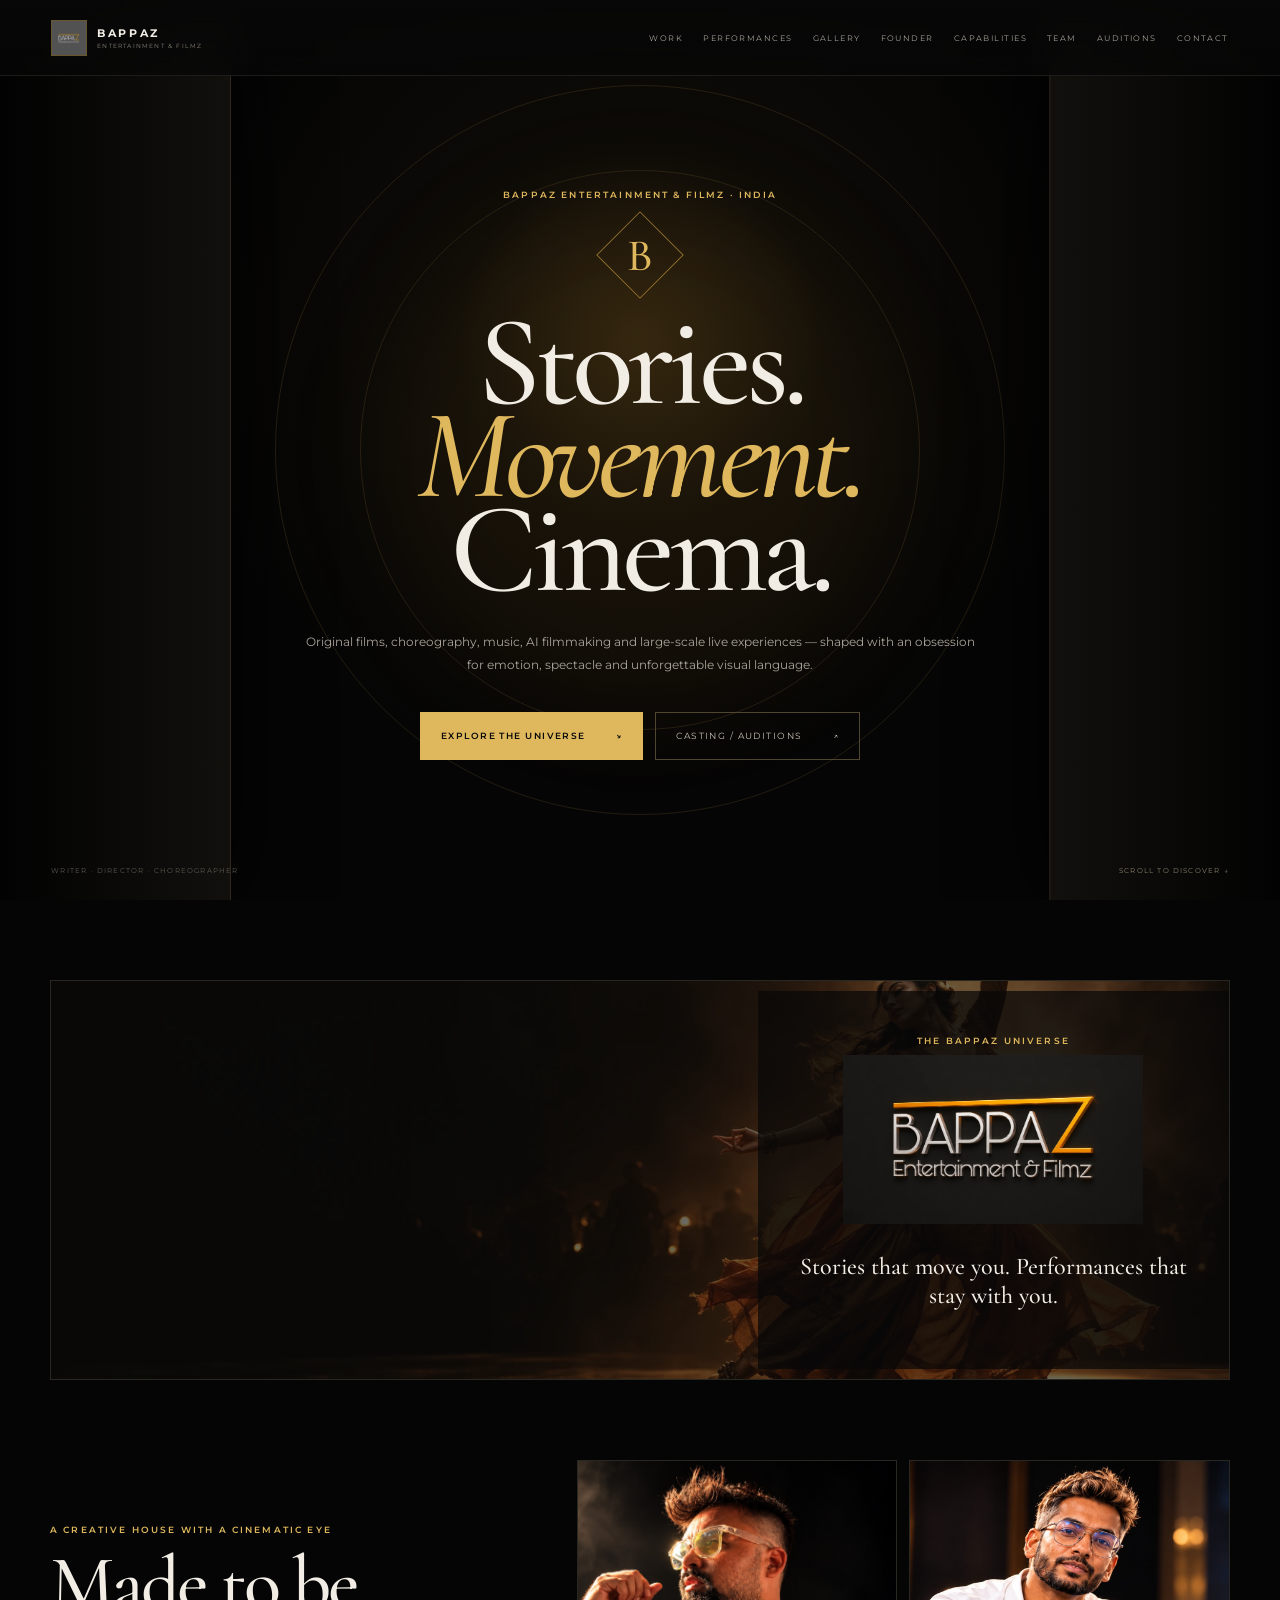
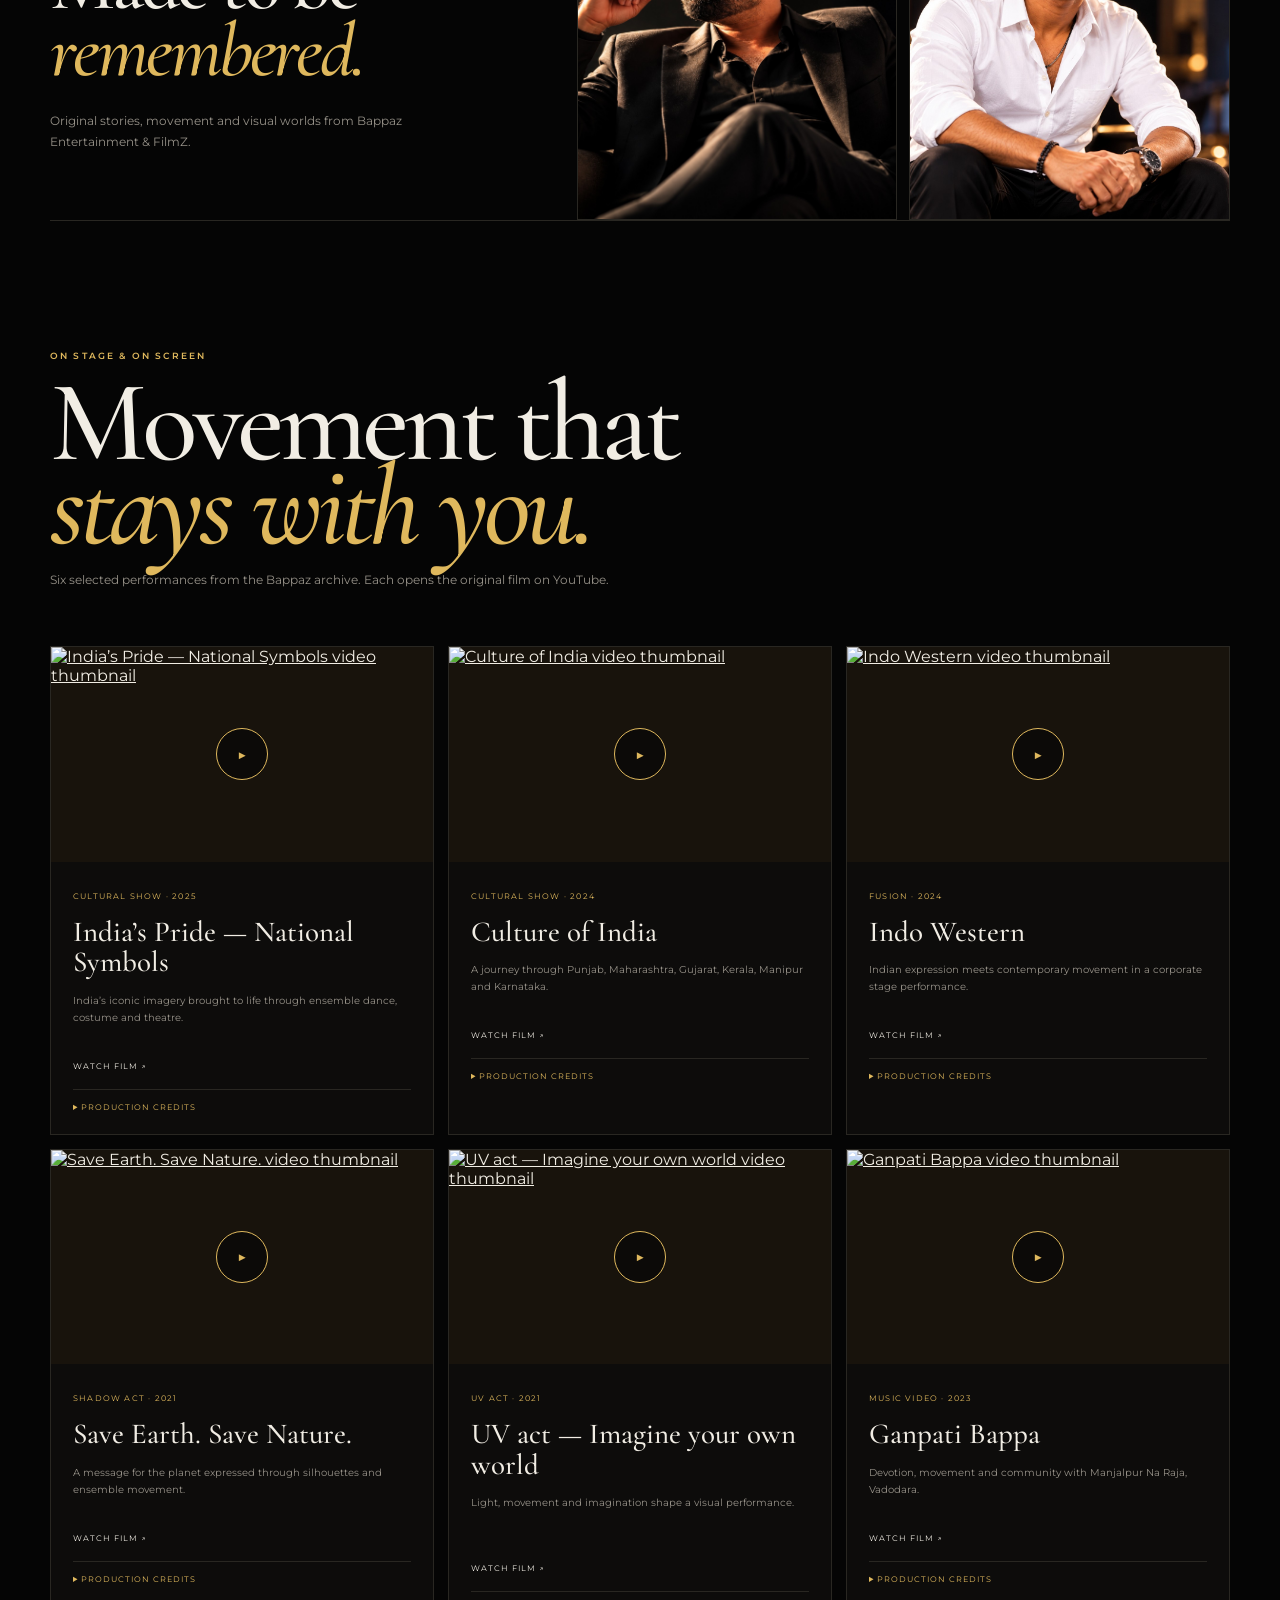
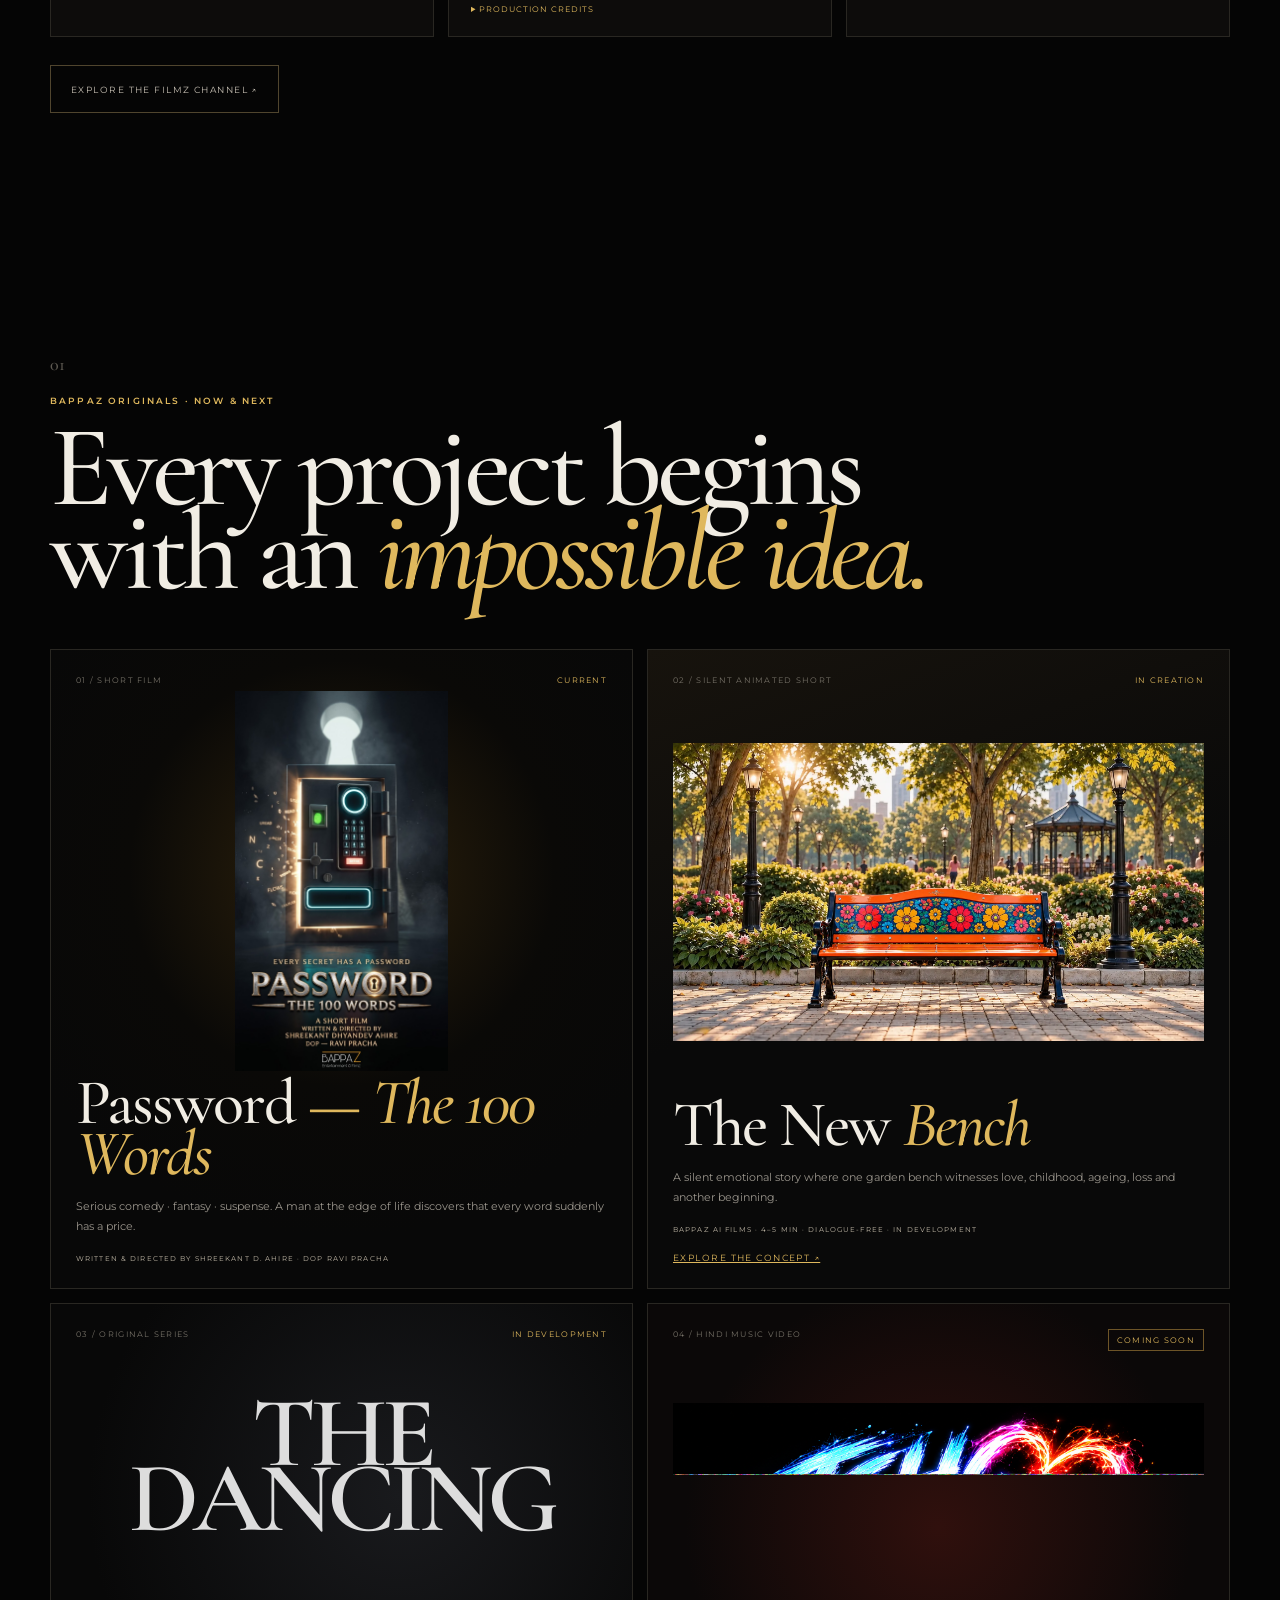
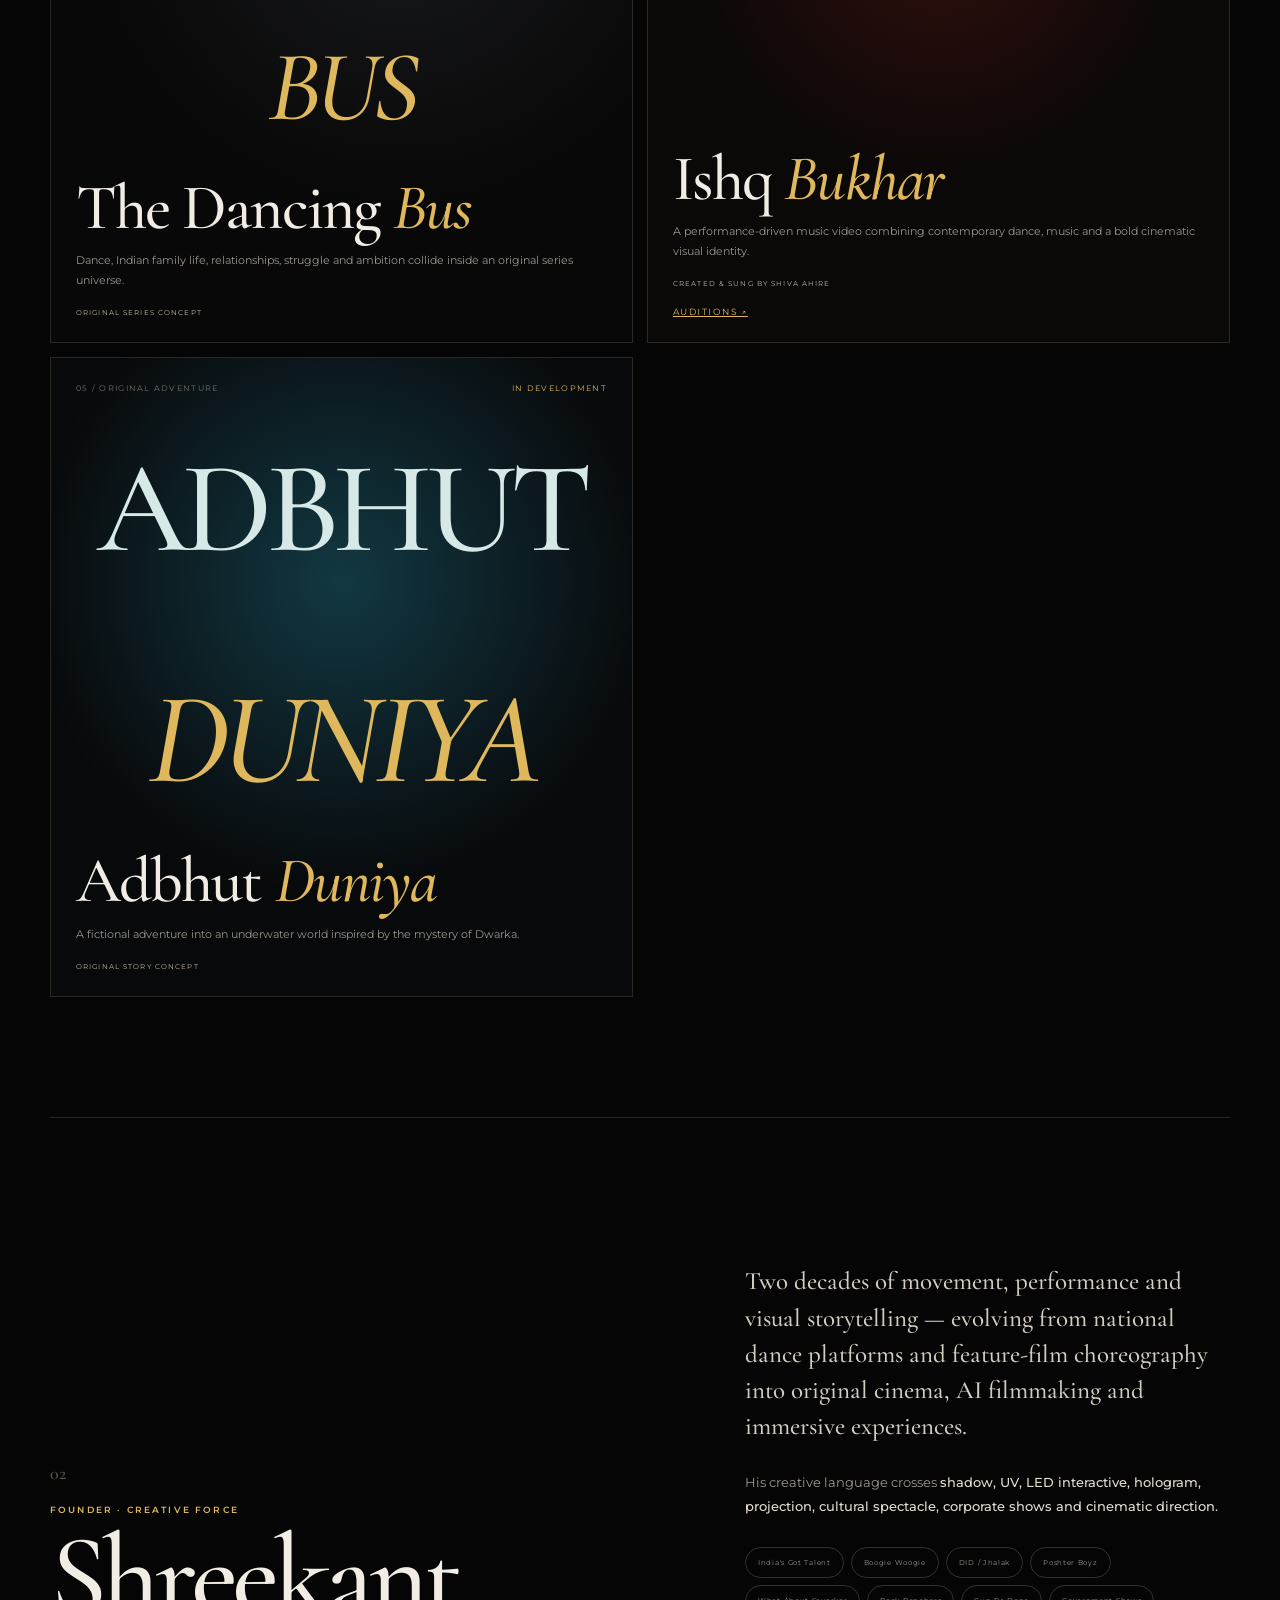
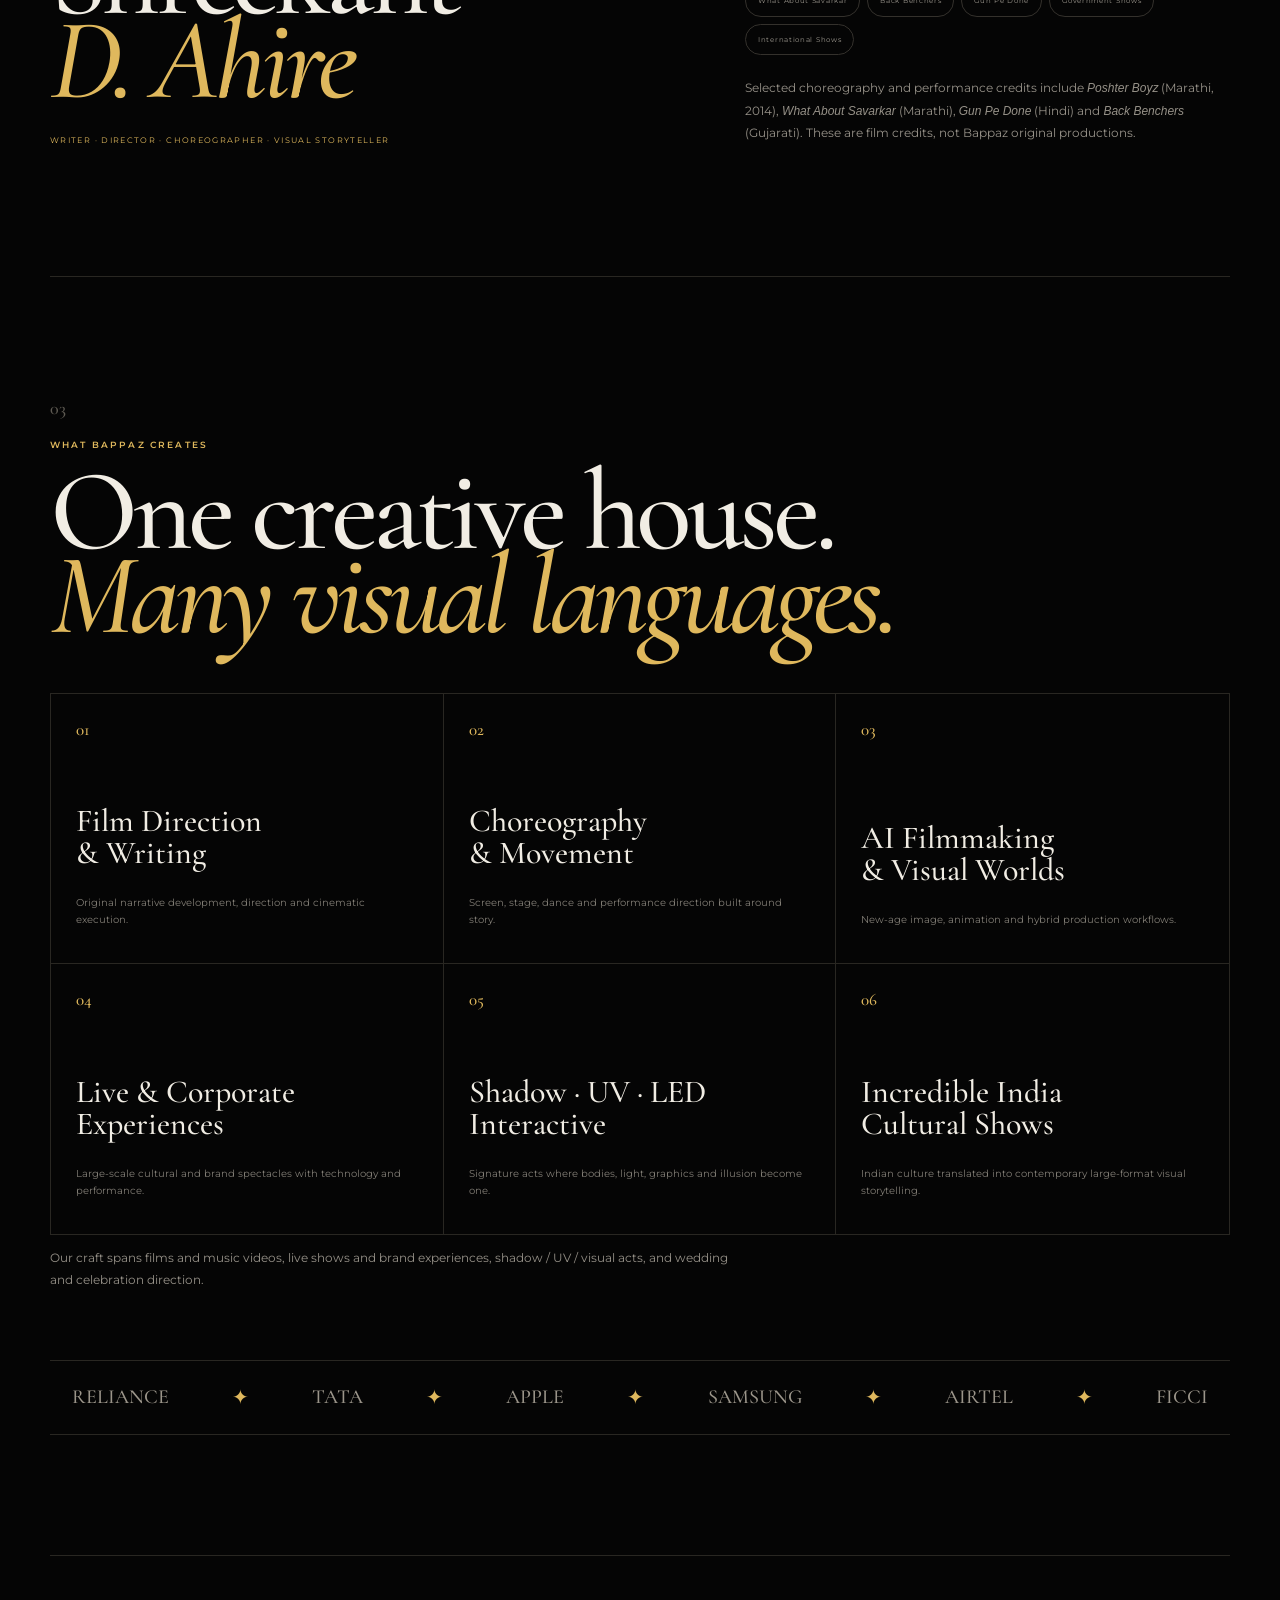
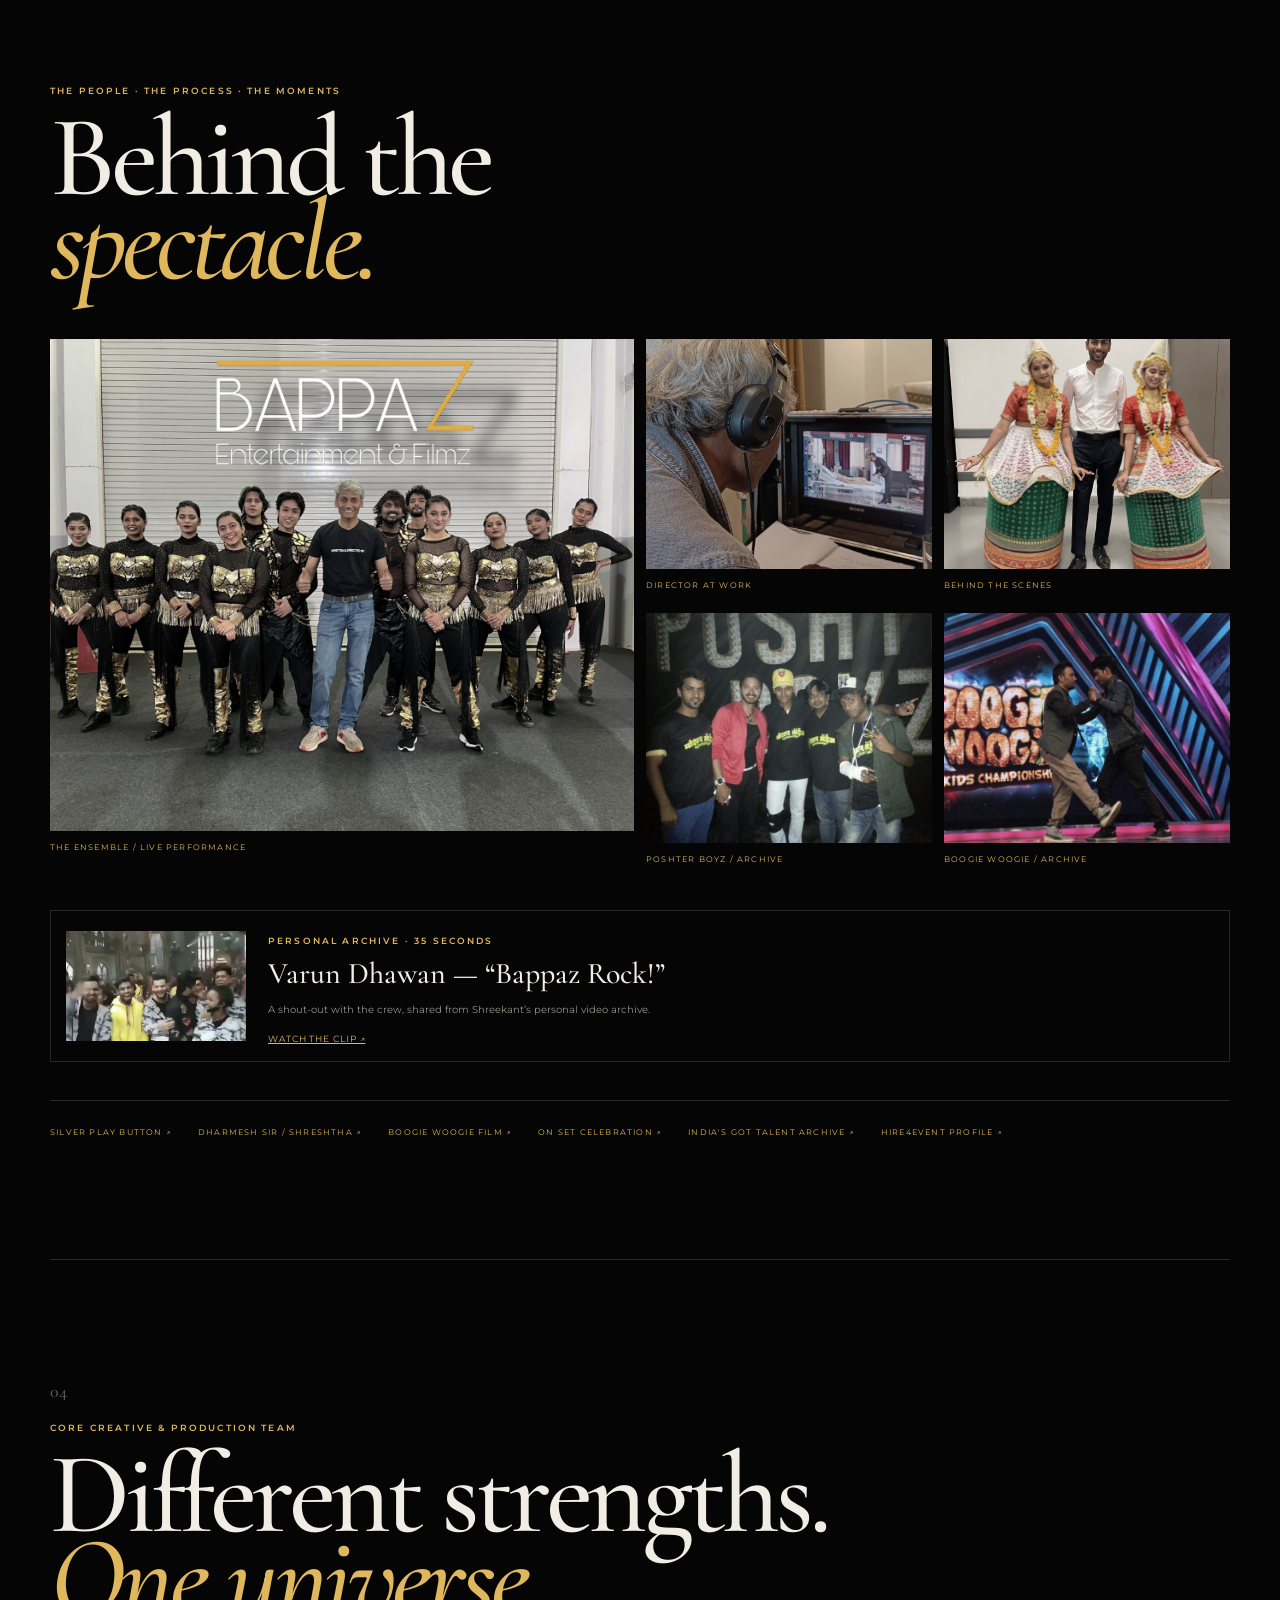
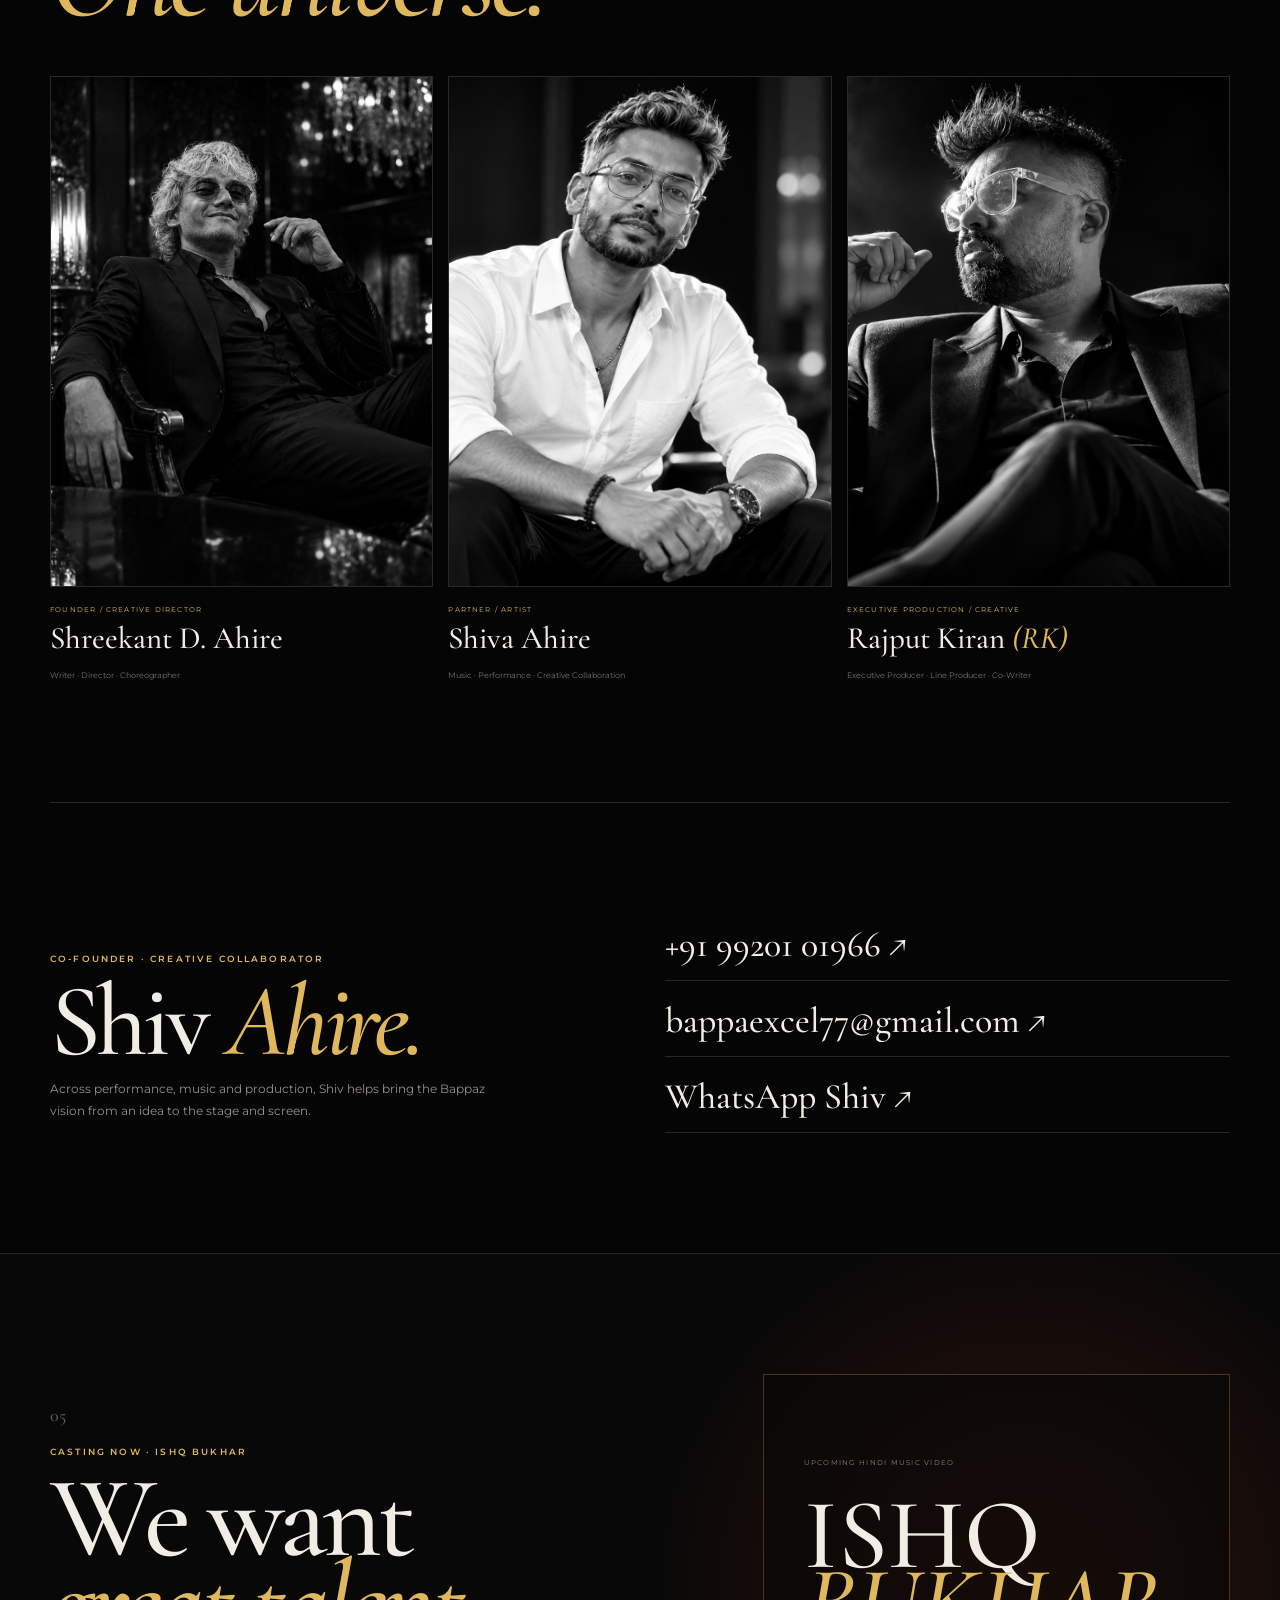
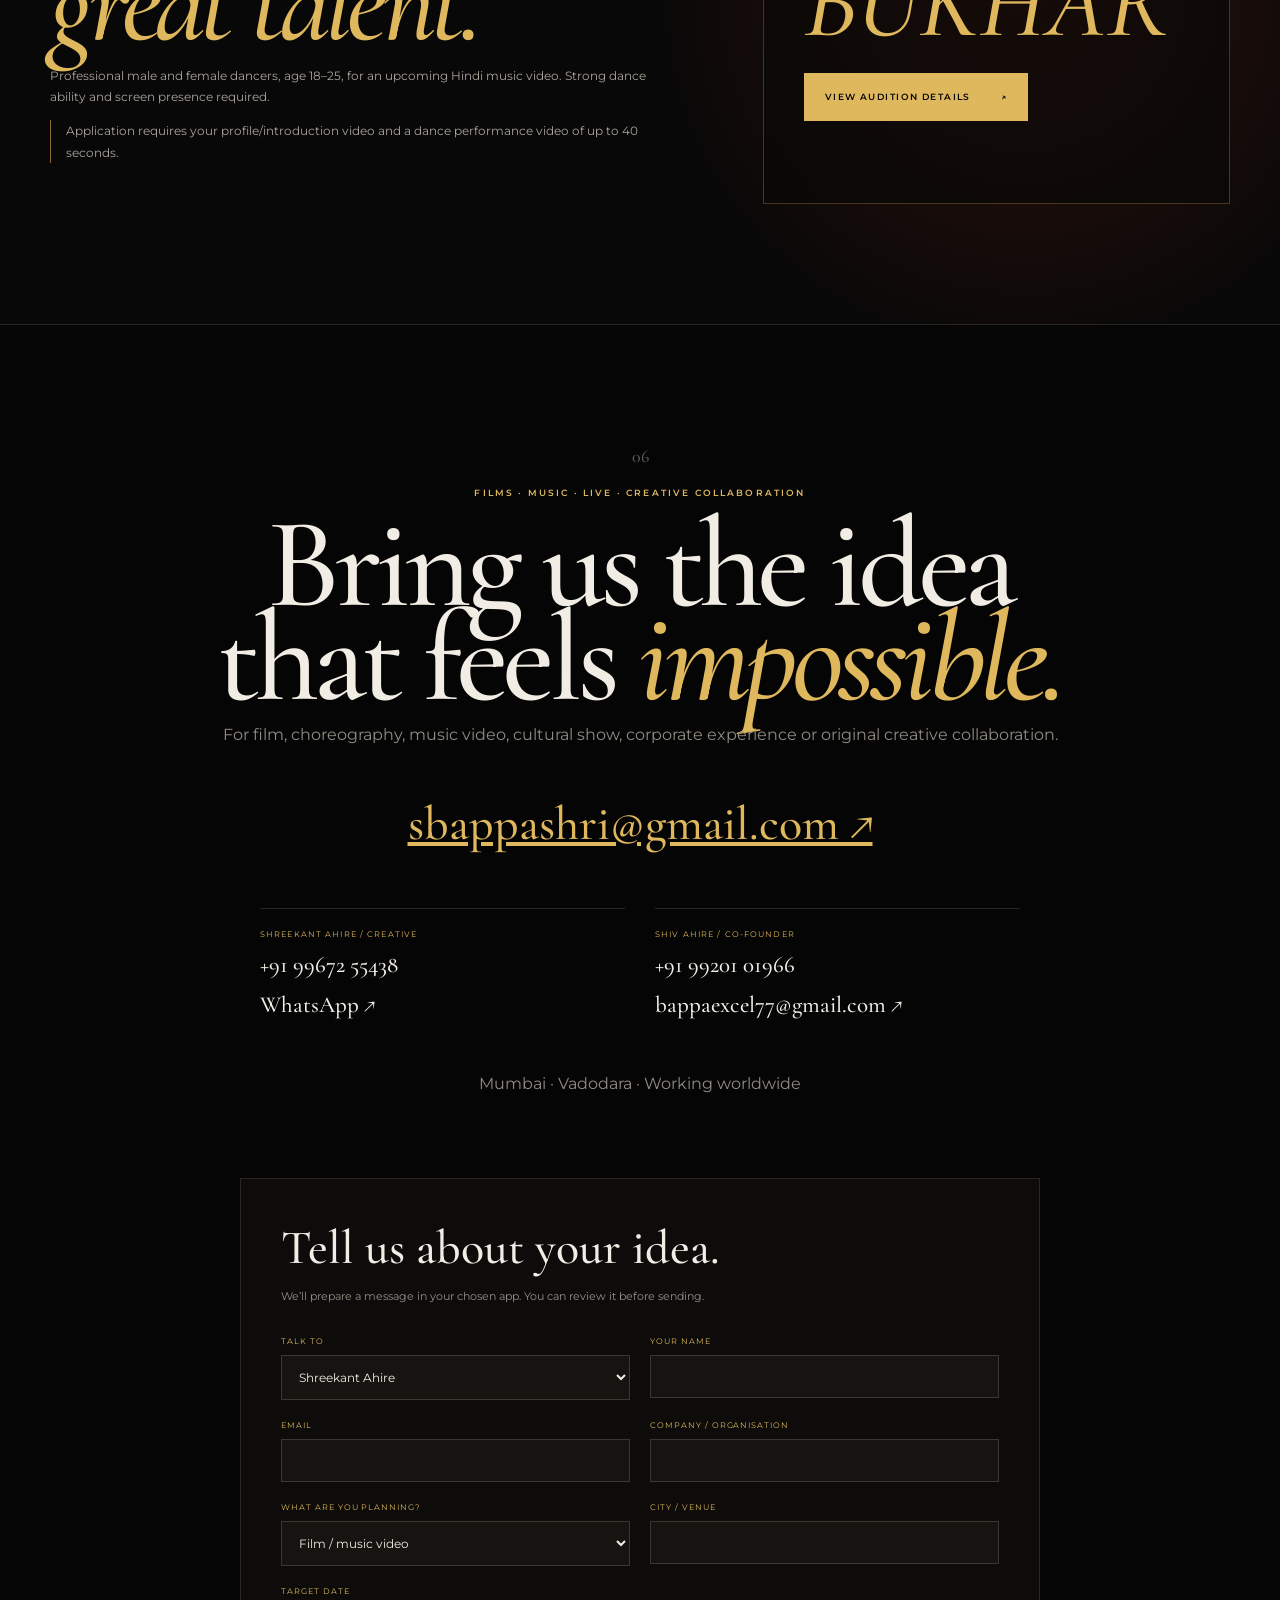
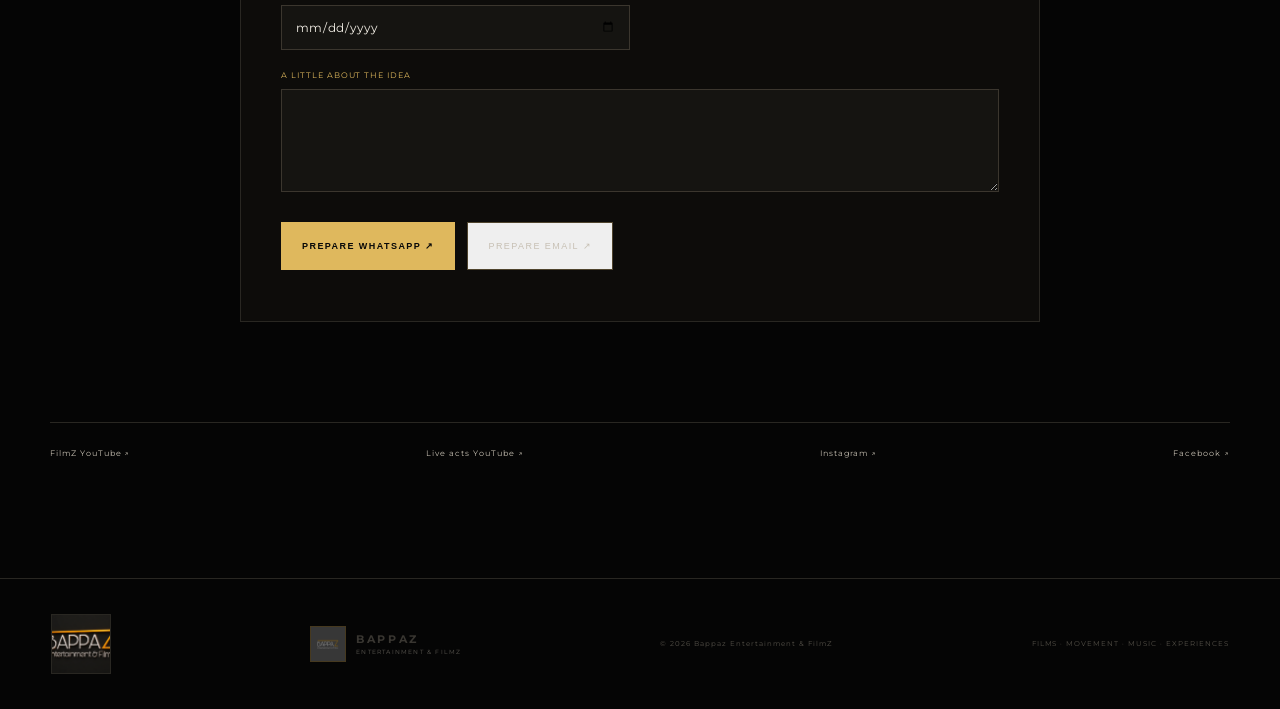
==== commit d04e3e60: "Add performance credits and archive video context" ====
--- a/index.html
+++ b/index.html
@@ -1 +1 @@
-<!doctype html><html lang="en" class="no-js"><head><meta charset="utf-8"><meta name="viewport" content="width=device-width,initial-scale=1"><meta name="description" content="Bappaz Entertainment & FilmZ — films, choreography, music, AI filmmaking and live experiences."><title>Bappaz Entertainment & FilmZ</title><link rel="stylesheet" href="assets/site.css"><script>document.documentElement.classList.replace('no-js','js')</script><script defer src="assets/site.js"></script></head><body><a class="skip" href="#main">Skip to content</a><header class="topbar"><a class="brand" href="#top" aria-label="Bappaz Entertainment and FilmZ home"><img class="nav-logo" src="assets/archive/bappaz-original-logo.jpg" alt="" width="36" height="36"><span><b>BAPPAZ</b><small>ENTERTAINMENT & FILMZ</small></span></a><button class="menu" type="button" aria-expanded="false" aria-controls="primary-nav"><span></span><span></span><span></span><b>MENU</b></button><nav id="primary-nav" aria-label="Primary navigation"><a href="#work">Work</a><a href="#performances">Performances</a><a href="#gallery">Gallery</a><a href="#about">Founder</a><a href="#capabilities">Capabilities</a><a href="#team">Team</a><a href="#auditions">Auditions</a><a href="#contact">Contact</a></nav></header><main id="main"><section id="top" class="hero"><div class="hero-glow"></div><div class="hero-ring ring-a"></div><div class="hero-ring ring-b"></div><div class="hero-content" data-reveal><p class="eyebrow">BAPPAZ ENTERTAINMENT & FILMZ · INDIA</p><div class="hero-monogram" aria-hidden="true"><span>B</span></div><h1>Stories.<br><em>Movement.</em><br>Cinema.</h1><p class="hero-copy">Original films, choreography, music, AI filmmaking and large-scale live experiences — shaped with an obsession for emotion, spectacle and unforgettable visual language.</p><div class="actions"><a class="button gold" href="#work">Explore the Universe <span>↘</span></a><a class="button ghost" href="auditions.html">Casting / Auditions <span>↗</span></a></div></div><div class="hero-foot"><span>WRITER · DIRECTOR · CHOREOGRAPHER</span><a href="#work">SCROLL TO DISCOVER ↓</a></div></section><section class="archive-identity" aria-label="Bappaz visual identity"><img src="assets/archive/hero.webp" alt="Dancer moving through a copper spotlight" loading="lazy"><div><p class="eyebrow">THE BAPPAZ UNIVERSE</p><img class="identity-mark" src="assets/archive/bappaz-logo-3d.webp" alt="Bappaz Entertainment & FilmZ sculpted logo" loading="lazy"><p>Stories that move you. Performances that stay with you.</p></div></section><section class="visual-feature" aria-label="Bappaz creative portraits"><div class="visual-intro"><p class="eyebrow">A CREATIVE HOUSE WITH A CINEMATIC EYE</p><h2>Made to be <em>remembered.</em></h2><p>Original stories, movement and visual worlds from Bappaz Entertainment &amp; FilmZ.</p></div><div class="visual-images"><img src="assets/portrait-editorial-black.jpg" alt="Cinematic portrait in a black suit" loading="lazy" width="1536" height="1502"><img src="assets/portrait-editorial-white.jpg" alt="Cinematic portrait in a white shirt" loading="lazy" width="1536" height="1205"></div></section><section id="performances" class="section performances"><header class="section-head" data-reveal><p class="eyebrow">ON STAGE & ON SCREEN</p><h2>Movement that<br><em>stays with you.</em></h2><p class="section-intro">Six selected performances from the Bappaz archive. Each opens the original film on YouTube.</p></header><div class="performance-grid"><article class="performance-card"><a class="performance-image" href="https://www.youtube.com/watch?v=ac8uAINoFPY" target="_blank" rel="noopener noreferrer" aria-label="Watch India’s Pride — National Symbols on YouTube"><img src="https://i.ytimg.com/vi/ac8uAINoFPY/hqdefault.jpg" alt="India’s Pride — National Symbols video thumbnail" loading="lazy"><span aria-hidden="true">▶</span></a><div class="performance-copy"><small>CULTURAL SHOW · 2025</small><h3>India’s Pride — National Symbols</h3><p>India’s iconic imagery brought to life through ensemble dance, costume and theatre.</p><a href="https://www.youtube.com/watch?v=ac8uAINoFPY" target="_blank" rel="noopener noreferrer">WATCH FILM ↗</a></div></article><article class="performance-card"><a class="performance-image" href="https://www.youtube.com/watch?v=Mk0s-5A9ZqA" target="_blank" rel="noopener noreferrer" aria-label="Watch Culture of India on YouTube"><img src="https://i.ytimg.com/vi/Mk0s-5A9ZqA/hqdefault.jpg" alt="Culture of India video thumbnail" loading="lazy"><span aria-hidden="true">▶</span></a><div class="performance-copy"><small>CULTURAL SHOW · 2024</small><h3>Culture of India</h3><p>A journey through Punjab, Maharashtra, Gujarat, Kerala, Manipur and Karnataka.</p><a href="https://www.youtube.com/watch?v=Mk0s-5A9ZqA" target="_blank" rel="noopener noreferrer">WATCH FILM ↗</a></div></article><article class="performance-card"><a class="performance-image" href="https://www.youtube.com/watch?v=YCQyv4hd2zw" target="_blank" rel="noopener noreferrer" aria-label="Watch Indo Western on YouTube"><img src="https://i.ytimg.com/vi/YCQyv4hd2zw/hqdefault.jpg" alt="Indo Western video thumbnail" loading="lazy"><span aria-hidden="true">▶</span></a><div class="performance-copy"><small>FUSION · 2024</small><h3>Indo Western</h3><p>Indian expression meets contemporary movement in a corporate stage performance.</p><a href="https://www.youtube.com/watch?v=YCQyv4hd2zw" target="_blank" rel="noopener noreferrer">WATCH FILM ↗</a></div></article><article class="performance-card"><a class="performance-image" href="https://www.youtube.com/watch?v=_W27L_cInwE" target="_blank" rel="noopener noreferrer" aria-label="Watch Save Earth. Save Nature. on YouTube"><img src="https://i.ytimg.com/vi/_W27L_cInwE/hqdefault.jpg" alt="Save Earth. Save Nature. video thumbnail" loading="lazy"><span aria-hidden="true">▶</span></a><div class="performance-copy"><small>SHADOW ACT · 2021</small><h3>Save Earth. Save Nature.</h3><p>A message for the planet expressed through silhouettes and ensemble movement.</p><a href="https://www.youtube.com/watch?v=_W27L_cInwE" target="_blank" rel="noopener noreferrer">WATCH FILM ↗</a></div></article><article class="performance-card"><a class="performance-image" href="https://www.youtube.com/watch?v=A-kE3I8I41g" target="_blank" rel="noopener noreferrer" aria-label="Watch UV act — Imagine your own world on YouTube"><img src="https://i.ytimg.com/vi/A-kE3I8I41g/hqdefault.jpg" alt="UV act — Imagine your own world video thumbnail" loading="lazy"><span aria-hidden="true">▶</span></a><div class="performance-copy"><small>UV ACT · 2021</small><h3>UV act — Imagine your own world</h3><p>Light, movement and imagination shape a visual performance.</p><a href="https://www.youtube.com/watch?v=A-kE3I8I41g" target="_blank" rel="noopener noreferrer">WATCH FILM ↗</a></div></article><article class="performance-card"><a class="performance-image" href="https://www.youtube.com/watch?v=CweV7ftO67c" target="_blank" rel="noopener noreferrer" aria-label="Watch Ganpati Bappa on YouTube"><img src="https://i.ytimg.com/vi/CweV7ftO67c/hqdefault.jpg" alt="Ganpati Bappa video thumbnail" loading="lazy"><span aria-hidden="true">▶</span></a><div class="performance-copy"><small>MUSIC VIDEO · 2023</small><h3>Ganpati Bappa</h3><p>Devotion, movement and community with Manjalpur Na Raja, Vadodara.</p><a href="https://www.youtube.com/watch?v=CweV7ftO67c" target="_blank" rel="noopener noreferrer">WATCH FILM ↗</a></div></article></div><a class="button ghost more-work" href="https://www.youtube.com/channel/UCHWiOSHuixXOOczG9f1ntyQ" target="_blank" rel="noopener noreferrer">Explore the FilmZ channel ↗</a></section><section id="work" class="section work"><header class="section-head" data-reveal><p class="index">01</p><p class="eyebrow">BAPPAZ ORIGINALS · NOW & NEXT</p><h2>Every project begins<br>with an <em>impossible idea.</em></h2></header><div class="projects"><article class="project password" data-reveal><div class="project-top"><span>01 / SHORT FILM</span><span class="status">CURRENT</span></div><div class="project-art"><img class="project-image" src="assets/archive/password-poster.jpg" alt="Password — The 100 Words short film poster" loading="lazy"></div><div class="project-copy"><h3>Password <em>— The 100 Words</em></h3><p>Serious comedy · fantasy · suspense. A man at the edge of life discovers that every word suddenly has a price.</p><small>WRITTEN & DIRECTED BY SHREEKANT D. AHIRE</small></div></article><article class="project bench" data-reveal><div class="project-top"><span>02 / SILENT ANIMATED SHORT</span><span class="status">IN CREATION</span></div><div class="project-art"><img class="project-image" src="assets/archive/the-new-bench-concept.webp" alt="The New Bench concept artwork" loading="lazy"></div><div class="project-copy"><h3>The New <em>Bench</em></h3><p>A silent emotional story where one garden bench witnesses love, childhood, ageing, loss and another beginning.</p><small>BAPPAZ AI FILMS · 4–5 MIN · DIALOGUE-FREE · IN DEVELOPMENT</small><a class="mini-link" href="the-new-bench.html">EXPLORE THE CONCEPT ↗</a></div></article><article class="project dancing" data-reveal><div class="project-top"><span>03 / ORIGINAL SERIES</span><span class="status">IN DEVELOPMENT</span></div><div class="project-art bus-art">THE<br>DANCING<br><i>BUS</i></div><div class="project-copy"><h3>The Dancing <em>Bus</em></h3><p>Dance, Indian family life, relationships, struggle and ambition collide inside an original series universe.</p><small>ORIGINAL SERIES CONCEPT</small></div></article><article class="project ishq" data-reveal><div class="project-top"><span>04 / HINDI MUSIC VIDEO</span><span class="status live">COMING SOON</span></div><div class="project-art"><img class="project-image" src="assets/archive/ishq-bukhar-coming-soon.png" alt="Ishq Bukhar coming soon artwork" loading="lazy"></div><div class="project-copy"><h3>Ishq <em>Bukhar</em></h3><p>A performance-driven music video combining contemporary dance, music and a bold cinematic visual identity.</p><small>CREATED & SUNG BY SHIVA AHIRE</small><a class="mini-link" href="auditions.html">AUDITIONS ↗</a></div></article><article class="project adbhut" data-reveal><div class="project-top"><span>05 / ORIGINAL ADVENTURE</span><span class="status">IN DEVELOPMENT</span></div><div class="project-art adbhut-art">ADBHUT<br><em>DUNIYA</em></div><div class="project-copy"><h3>Adbhut <em>Duniya</em></h3><p>A fictional adventure into an underwater world inspired by the mystery of Dwarka.</p><small>ORIGINAL STORY CONCEPT</small></div></article></div></section><section id="about" class="section founder"><div class="founder-grid"><div data-reveal><p class="index">02</p><p class="eyebrow">FOUNDER · CREATIVE FORCE</p><h2>Shreekant<br><em>D. Ahire</em></h2><p class="role">WRITER · DIRECTOR · CHOREOGRAPHER · VISUAL STORYTELLER</p></div><div class="founder-copy" data-reveal><p class="lead">Two decades of movement, performance and visual storytelling — evolving from national dance platforms and feature-film choreography into original cinema, AI filmmaking and immersive experiences.</p><p>His creative language crosses <strong>shadow, UV, LED interactive, hologram, projection, cultural spectacle, corporate shows and cinematic direction.</strong></p><div class="credits"><span>India's Got Talent</span><span>Boogie Woogie</span><span>DID / Jhalak</span><span>Poshter Boyz</span><span>What About Savarkar</span><span>Back Benchers</span><span>Gun Pe Done</span><span>Government Shows</span><span>International Shows</span></div><p class="credit-note">Selected choreography and performance credits include <em>Poshter Boyz</em> (Marathi, 2014), <em>What About Savarkar</em> (Marathi), <em>Gun Pe Done</em> (Hindi) and <em>Back Benchers</em> (Gujarati). These are film credits, not Bappaz original productions.</p></div></div></section><section id="capabilities" class="section capabilities"><header class="section-head" data-reveal><p class="index">03</p><p class="eyebrow">WHAT BAPPAZ CREATES</p><h2>One creative house.<br><em>Many visual languages.</em></h2></header><div class="cap-grid"><article data-reveal><span>01</span><h3>Film Direction<br>& Writing</h3><p>Original narrative development, direction and cinematic execution.</p></article><article data-reveal><span>02</span><h3>Choreography<br>& Movement</h3><p>Screen, stage, dance and performance direction built around story.</p></article><article data-reveal><span>03</span><h3>AI Filmmaking<br>& Visual Worlds</h3><p>New-age image, animation and hybrid production workflows.</p></article><article data-reveal><span>04</span><h3>Live & Corporate<br>Experiences</h3><p>Large-scale cultural and brand spectacles with technology and performance.</p></article><article data-reveal><span>05</span><h3>Shadow · UV · LED<br>Interactive</h3><p>Signature acts where bodies, light, graphics and illusion become one.</p></article><article data-reveal><span>06</span><h3>Incredible India<br>Cultural Shows</h3><p>Indian culture translated into contemporary large-format visual storytelling.</p></article></div><p class="cap-note">Our craft spans films and music videos, live shows and brand experiences, shadow / UV / visual acts, and wedding and celebration direction.</p><div class="client-strip"><span>RELIANCE</span><i>✦</i><span>TATA</span><i>✦</i><span>APPLE</span><i>✦</i><span>SAMSUNG</span><i>✦</i><span>AIRTEL</span><i>✦</i><span>FICCI</span></div></section><section id="gallery" class="section gallery"><header class="section-head" data-reveal><p class="eyebrow">THE PEOPLE · THE PROCESS · THE MOMENTS</p><h2>Behind the<br><em>spectacle.</em></h2></header><div class="gallery-grid"><figure class="gallery-wide"><img src="assets/archive/bappaz-gold-ensemble.jpg" alt="Bappaz ensemble in gold performance costumes" loading="lazy"><figcaption>THE ENSEMBLE / LIVE PERFORMANCE</figcaption></figure><figure><img src="assets/archive/director-at-work.jpg" alt="Shreekant directing at a monitor" loading="lazy"><figcaption>DIRECTOR AT WORK</figcaption></figure><figure><img src="assets/archive/cultural-backstage.jpg" alt="Performers backstage in cultural costumes" loading="lazy"><figcaption>BEHIND THE SCENES</figcaption></figure><figure><img src="assets/archive/poshter-boyz-archive.jpg" alt="Shreekant with Shreyas Talpade at Poshter Boyz" loading="lazy"><figcaption>POSHTER BOYZ / ARCHIVE</figcaption></figure><figure><img src="assets/archive/boogie-woogie-stage.jpg" alt="Bappa Excel performers on the Boogie Woogie stage" loading="lazy"><figcaption>BOOGIE WOOGIE / ARCHIVE</figcaption></figure></div><div class="on-set"><img src="assets/archive/on-set-poster.jpg" alt="On set celebration video still" loading="lazy"><div><p class="eyebrow">A MOMENT FROM THE SET</p><h3>Made together.</h3><a href="assets/archive/on-set-celebration.mp4" target="_blank" rel="noopener noreferrer">WATCH THE CLIP ↗</a></div></div><div class="archive-links"><a href="https://www.youtube.com/watch?v=W2lBJ7HHHxU" target="_blank" rel="noopener noreferrer">SILVER PLAY BUTTON ↗</a><a href="https://www.youtube.com/watch?v=GGiFCx0VuJA" target="_blank" rel="noopener noreferrer">DHARMESH SIR / SHRESHTHA ↗</a><a href="https://www.youtube.com/watch?v=B_ad8oadxv8" target="_blank" rel="noopener noreferrer">BOOGIE WOOGIE FILM ↗</a><a href="assets/archive/on-set-celebration.mp4" target="_blank" rel="noopener noreferrer">ON SET CELEBRATION ↗</a><a href="https://timesofindia.indiatimes.com/tv/news/hindi/indias-got-talent-and-the-finalists-are-/articleshow/4896721.cms" target="_blank" rel="noopener noreferrer">INDIA'S GOT TALENT ARCHIVE ↗</a><a href="https://www.hire4event.com/artist/bappaz-entertainment" target="_blank" rel="noopener noreferrer">HIRE4EVENT PROFILE ↗</a></div></section><section id="team" class="section team"><header class="section-head" data-reveal><p class="index">04</p><p class="eyebrow">CORE CREATIVE & PRODUCTION TEAM</p><h2>Different strengths.<br><em>One universe.</em></h2></header><div class="team-grid"><article class="person founder-card" data-reveal><div class="portrait founder-portrait"><img src="assets/shreekant-founder-full.jpg" alt="Shreekant D. Ahire, founder of Bappaz Entertainment & FilmZ" loading="lazy" width="1229" height="1536"></div><p>FOUNDER / CREATIVE DIRECTOR</p><h3>Shreekant D. Ahire</h3><small>Writer · Director · Choreographer</small></article><article class="person" data-reveal><div class="portrait"><img src="SHIV%20AHIRE.png" alt="Shiva Ahire, partner and artist at Bappaz Entertainment & FilmZ" loading="lazy"></div><p>PARTNER / ARTIST</p><h3>Shiva Ahire</h3><small>Music · Performance · Creative Collaboration</small></article><article class="person" data-reveal><div class="portrait"><img src="file_0000000097bc8207af639b28cc48c8f5.png" alt="Rajput Kiran RK, executive production and creative team at Bappaz Entertainment & FilmZ" loading="lazy"></div><p>EXECUTIVE PRODUCTION / CREATIVE</p><h3>Rajput Kiran <em>(RK)</em></h3><small>Executive Producer · Line Producer · Co-Writer</small></article></div></section><section class="section cofounder"><div><p class="eyebrow">CO-FOUNDER · CREATIVE COLLABORATOR</p><h2>Shiv <em>Ahire.</em></h2><p>Across performance, music and production, Shiv helps bring the Bappaz vision from an idea to the stage and screen.</p></div><div class="cofounder-contact"><a href="tel:+919920101966">+91 99201 01966 ↗</a><a href="mailto:bappaexcel77@gmail.com">bappaexcel77@gmail.com ↗</a><a href="https://wa.me/919920101966" target="_blank" rel="noopener noreferrer">WhatsApp Shiv ↗</a></div></section><section id="auditions" class="section audition"><div data-reveal><p class="index">05</p><p class="eyebrow">CASTING NOW · ISHQ BUKHAR</p><h2>We want<br><em>great talent.</em></h2><p>Professional male and female dancers, age 18–25, for an upcoming Hindi music video. Strong dance ability and screen presence required.</p><p class="upload-note">Application requires your profile/introduction video and a dance performance video of up to 40 seconds.</p></div><div class="audition-cta" data-reveal><span>UPCOMING HINDI MUSIC VIDEO</span><strong>ISHQ<br><em>BUKHAR</em></strong><a class="button gold" href="auditions.html">View Audition Details <span>↗</span></a></div></section><section id="contact" class="section contact"><div data-reveal><p class="index">06</p><p class="eyebrow">FILMS · MUSIC · LIVE · CREATIVE COLLABORATION</p><h2>Bring us the idea<br>that feels <em>impossible.</em></h2><p>For film, choreography, music video, cultural show, corporate experience or original creative collaboration.</p><a class="mail" href="mailto:sbappashri@gmail.com">sbappashri@gmail.com ↗</a><div class="contact-channels"><div><small>SHREEKANT AHIRE / CREATIVE</small><a href="tel:+919967255438">+91 99672 55438</a><a href="https://wa.me/919967255438" target="_blank" rel="noopener noreferrer">WhatsApp ↗</a></div><div><small>SHIV AHIRE / CO-FOUNDER</small><a href="tel:+919920101966">+91 99201 01966</a><a href="mailto:bappaexcel77@gmail.com">bappaexcel77@gmail.com ↗</a></div></div><p>Mumbai · Vadodara · Working worldwide</p></div><form id="enquiry-form" class="enquiry" aria-label="Project enquiry"><h3>Tell us about your idea.</h3><p>We’ll prepare a message in your chosen app. You can review it before sending.</p><div class="form-grid"><label>Talk to<select name="recipient"><option value="shreekant">Shreekant Ahire</option><option value="shiv">Shiv Ahire</option></select></label><label>Your name<input name="name" required autocomplete="name"></label><label>Email<input name="email" type="email" required autocomplete="email"></label><label>Company / organisation<input name="company" autocomplete="organization"></label><label>What are you planning?<select name="interest"><option>Film / music video</option><option>Live show / cultural act</option><option>Brand experience</option><option>Wedding / celebration</option><option>Other collaboration</option></select></label><label>City / venue<input name="city"></label><label>Target date<input name="date" type="date"></label><label class="form-wide">A little about the idea<textarea name="brief" required rows="5"></textarea></label></div><div class="form-actions"><button class="button gold" type="submit" value="whatsapp">Prepare WhatsApp ↗</button><button class="button ghost" type="submit" value="email">Prepare email ↗</button></div><p id="form-status" role="status"></p></form><div class="social"><a href="https://www.youtube.com/channel/UCHWiOSHuixXOOczG9f1ntyQ" target="_blank" rel="noopener noreferrer">FilmZ YouTube ↗</a><a href="https://www.youtube.com/channel/UCADEp7goBiyrquyBtjsbWig" target="_blank" rel="noopener noreferrer">Live acts YouTube ↗</a><a href="https://www.instagram.com/bappaz_entertainment_and_filmz/" target="_blank" rel="noopener noreferrer">Instagram ↗</a><a href="https://www.facebook.com/p/Shrikantahirebappa-61593348601616/" target="_blank" rel="noopener noreferrer">Facebook ↗</a></div></section></main><footer><img class="footer-logo" src="assets/archive/bappaz-logo-3d.webp" alt="Bappaz Entertainment & FilmZ logo" loading="lazy" width="1536" height="1536"><a class="brand footer-brand" href="#top"><img class="nav-logo" src="assets/archive/bappaz-original-logo.jpg" alt="" width="36" height="36"><span><b>BAPPAZ</b><small>ENTERTAINMENT & FILMZ</small></span></a><p>© 2026 Bappaz Entertainment & FilmZ</p><p>FILMS · MOVEMENT · MUSIC · EXPERIENCES</p></footer></body></html>+<!doctype html><html lang="en" class="no-js"><head><meta charset="utf-8"><meta name="viewport" content="width=device-width,initial-scale=1"><meta name="description" content="Bappaz Entertainment & FilmZ — films, choreography, music, AI filmmaking and live experiences."><title>Bappaz Entertainment & FilmZ</title><link rel="stylesheet" href="assets/site.css"><script>document.documentElement.classList.replace('no-js','js')</script><script defer src="assets/site.js"></script></head><body><a class="skip" href="#main">Skip to content</a><header class="topbar"><a class="brand" href="#top" aria-label="Bappaz Entertainment and FilmZ home"><img class="nav-logo" src="assets/archive/bappaz-original-logo.jpg" alt="" width="36" height="36"><span><b>BAPPAZ</b><small>ENTERTAINMENT & FILMZ</small></span></a><button class="menu" type="button" aria-expanded="false" aria-controls="primary-nav"><span></span><span></span><span></span><b>MENU</b></button><nav id="primary-nav" aria-label="Primary navigation"><a href="#work">Work</a><a href="#performances">Performances</a><a href="#gallery">Gallery</a><a href="#about">Founder</a><a href="#capabilities">Capabilities</a><a href="#team">Team</a><a href="#auditions">Auditions</a><a href="#contact">Contact</a></nav></header><main id="main"><section id="top" class="hero"><div class="hero-glow"></div><div class="hero-ring ring-a"></div><div class="hero-ring ring-b"></div><div class="hero-content" data-reveal><p class="eyebrow">BAPPAZ ENTERTAINMENT & FILMZ · INDIA</p><div class="hero-monogram" aria-hidden="true"><span>B</span></div><h1>Stories.<br><em>Movement.</em><br>Cinema.</h1><p class="hero-copy">Original films, choreography, music, AI filmmaking and large-scale live experiences — shaped with an obsession for emotion, spectacle and unforgettable visual language.</p><div class="actions"><a class="button gold" href="#work">Explore the Universe <span>↘</span></a><a class="button ghost" href="auditions.html">Casting / Auditions <span>↗</span></a></div></div><div class="hero-foot"><span>WRITER · DIRECTOR · CHOREOGRAPHER</span><a href="#work">SCROLL TO DISCOVER ↓</a></div></section><section class="archive-identity" aria-label="Bappaz visual identity"><img src="assets/archive/hero.webp" alt="Dancer moving through a copper spotlight" loading="lazy"><div><p class="eyebrow">THE BAPPAZ UNIVERSE</p><img class="identity-mark" src="assets/archive/bappaz-logo-3d.webp" alt="Bappaz Entertainment & FilmZ sculpted logo" loading="lazy"><p>Stories that move you. Performances that stay with you.</p></div></section><section class="visual-feature" aria-label="Bappaz creative portraits"><div class="visual-intro"><p class="eyebrow">A CREATIVE HOUSE WITH A CINEMATIC EYE</p><h2>Made to be <em>remembered.</em></h2><p>Original stories, movement and visual worlds from Bappaz Entertainment &amp; FilmZ.</p></div><div class="visual-images"><img src="assets/portrait-editorial-black.jpg" alt="Cinematic portrait in a black suit" loading="lazy" width="1536" height="1502"><img src="assets/portrait-editorial-white.jpg" alt="Cinematic portrait in a white shirt" loading="lazy" width="1536" height="1205"></div></section><section id="performances" class="section performances"><header class="section-head" data-reveal><p class="eyebrow">ON STAGE & ON SCREEN</p><h2>Movement that<br><em>stays with you.</em></h2><p class="section-intro">Six selected performances from the Bappaz archive. Each opens the original film on YouTube.</p></header><div class="performance-grid"><article class="performance-card"><a class="performance-image" href="https://www.youtube.com/watch?v=ac8uAINoFPY" target="_blank" rel="noopener noreferrer" aria-label="Watch India’s Pride — National Symbols on YouTube"><img src="https://i.ytimg.com/vi/ac8uAINoFPY/hqdefault.jpg" alt="India’s Pride — National Symbols video thumbnail" loading="lazy"><span aria-hidden="true">▶</span></a><div class="performance-copy"><small>CULTURAL SHOW · 2025</small><h3>India’s Pride — National Symbols</h3><p>India’s iconic imagery brought to life through ensemble dance, costume and theatre.</p><a href="https://www.youtube.com/watch?v=ac8uAINoFPY" target="_blank" rel="noopener noreferrer">WATCH FILM ↗</a><details class="performance-credit"><summary>Production credits</summary><p>Concept & direction: Shreekant Dhyandev Ahire. Choreography: Aditi Jadhav. Costumes & props: Shivaji Ahire. Management: RK Kiran Solanki.</p></details></div></article><article class="performance-card"><a class="performance-image" href="https://www.youtube.com/watch?v=Mk0s-5A9ZqA" target="_blank" rel="noopener noreferrer" aria-label="Watch Culture of India on YouTube"><img src="https://i.ytimg.com/vi/Mk0s-5A9ZqA/hqdefault.jpg" alt="Culture of India video thumbnail" loading="lazy"><span aria-hidden="true">▶</span></a><div class="performance-copy"><small>CULTURAL SHOW · 2024</small><h3>Culture of India</h3><p>A journey through Punjab, Maharashtra, Gujarat, Kerala, Manipur and Karnataka.</p><a href="https://www.youtube.com/watch?v=Mk0s-5A9ZqA" target="_blank" rel="noopener noreferrer">WATCH FILM ↗</a><details class="performance-credit"><summary>Production credits</summary><p>Bappaz Entertainment / Bappa Excel team. Shreekant Ahire. Creative director: Shivaji Ahire. Performed in Goa on 7 January 2024.</p></details></div></article><article class="performance-card"><a class="performance-image" href="https://www.youtube.com/watch?v=YCQyv4hd2zw" target="_blank" rel="noopener noreferrer" aria-label="Watch Indo Western on YouTube"><img src="https://i.ytimg.com/vi/YCQyv4hd2zw/hqdefault.jpg" alt="Indo Western video thumbnail" loading="lazy"><span aria-hidden="true">▶</span></a><div class="performance-copy"><small>FUSION · 2024</small><h3>Indo Western</h3><p>Indian expression meets contemporary movement in a corporate stage performance.</p><a href="https://www.youtube.com/watch?v=YCQyv4hd2zw" target="_blank" rel="noopener noreferrer">WATCH FILM ↗</a><details class="performance-credit"><summary>Production credits</summary><p>Published by Bappaz Entertainment. Original title: INDO WESTERN DANCE STYLE 2024.</p></details></div></article><article class="performance-card"><a class="performance-image" href="https://www.youtube.com/watch?v=_W27L_cInwE" target="_blank" rel="noopener noreferrer" aria-label="Watch Save Earth. Save Nature. on YouTube"><img src="https://i.ytimg.com/vi/_W27L_cInwE/hqdefault.jpg" alt="Save Earth. Save Nature. video thumbnail" loading="lazy"><span aria-hidden="true">▶</span></a><div class="performance-copy"><small>SHADOW ACT · 2021</small><h3>Save Earth. Save Nature.</h3><p>A message for the planet expressed through silhouettes and ensemble movement.</p><a href="https://www.youtube.com/watch?v=_W27L_cInwE" target="_blank" rel="noopener noreferrer">WATCH FILM ↗</a><details class="performance-credit"><summary>Production credits</summary><p>Creative team: Shreekant Ahire & Shivaji Ahire. VFX: Thakur Bhai. Production: Aashish & Kiran (RK). Bappa Excel Dance Crew.</p></details></div></article><article class="performance-card"><a class="performance-image" href="https://www.youtube.com/watch?v=A-kE3I8I41g" target="_blank" rel="noopener noreferrer" aria-label="Watch UV act — Imagine your own world on YouTube"><img src="https://i.ytimg.com/vi/A-kE3I8I41g/hqdefault.jpg" alt="UV act — Imagine your own world video thumbnail" loading="lazy"><span aria-hidden="true">▶</span></a><div class="performance-copy"><small>UV ACT · 2021</small><h3>UV act — Imagine your own world</h3><p>Light, movement and imagination shape a visual performance.</p><a href="https://www.youtube.com/watch?v=A-kE3I8I41g" target="_blank" rel="noopener noreferrer">WATCH FILM ↗</a><details class="performance-credit"><summary>Production credits</summary><p>Direction: Shreekant D. Ahire & Shivaji D. Ahire. Published by Bappaz Entertainment.</p></details></div></article><article class="performance-card"><a class="performance-image" href="https://www.youtube.com/watch?v=CweV7ftO67c" target="_blank" rel="noopener noreferrer" aria-label="Watch Ganpati Bappa on YouTube"><img src="https://i.ytimg.com/vi/CweV7ftO67c/hqdefault.jpg" alt="Ganpati Bappa video thumbnail" loading="lazy"><span aria-hidden="true">▶</span></a><div class="performance-copy"><small>MUSIC VIDEO · 2023</small><h3>Ganpati Bappa</h3><p>Devotion, movement and community with Manjalpur Na Raja, Vadodara.</p><a href="https://www.youtube.com/watch?v=CweV7ftO67c" target="_blank" rel="noopener noreferrer">WATCH FILM ↗</a><details class="performance-credit"><summary>Production credits</summary><p>Featuring, direction & choreography: Shreekant D. Ahire. Music, lyrics & vocals: Prakash Prabhakar. Producer: Shiva Ahire. Bappaz Entertainment & Films / Street Walkers Production.</p></details></div></article></div><a class="button ghost more-work" href="https://www.youtube.com/channel/UCHWiOSHuixXOOczG9f1ntyQ" target="_blank" rel="noopener noreferrer">Explore the FilmZ channel ↗</a></section><section id="work" class="section work"><header class="section-head" data-reveal><p class="index">01</p><p class="eyebrow">BAPPAZ ORIGINALS · NOW & NEXT</p><h2>Every project begins<br>with an <em>impossible idea.</em></h2></header><div class="projects"><article class="project password" data-reveal><div class="project-top"><span>01 / SHORT FILM</span><span class="status">CURRENT</span></div><div class="project-art"><img class="project-image" src="assets/archive/password-poster.jpg" alt="Password — The 100 Words short film poster" loading="lazy"></div><div class="project-copy"><h3>Password <em>— The 100 Words</em></h3><p>Serious comedy · fantasy · suspense. A man at the edge of life discovers that every word suddenly has a price.</p><small>WRITTEN & DIRECTED BY SHREEKANT D. AHIRE · DOP RAVI PRACHA</small></div></article><article class="project bench" data-reveal><div class="project-top"><span>02 / SILENT ANIMATED SHORT</span><span class="status">IN CREATION</span></div><div class="project-art"><img class="project-image" src="assets/archive/the-new-bench-concept.webp" alt="The New Bench concept artwork" loading="lazy"></div><div class="project-copy"><h3>The New <em>Bench</em></h3><p>A silent emotional story where one garden bench witnesses love, childhood, ageing, loss and another beginning.</p><small>BAPPAZ AI FILMS · 4–5 MIN · DIALOGUE-FREE · IN DEVELOPMENT</small><a class="mini-link" href="the-new-bench.html">EXPLORE THE CONCEPT ↗</a></div></article><article class="project dancing" data-reveal><div class="project-top"><span>03 / ORIGINAL SERIES</span><span class="status">IN DEVELOPMENT</span></div><div class="project-art bus-art">THE<br>DANCING<br><i>BUS</i></div><div class="project-copy"><h3>The Dancing <em>Bus</em></h3><p>Dance, Indian family life, relationships, struggle and ambition collide inside an original series universe.</p><small>ORIGINAL SERIES CONCEPT</small></div></article><article class="project ishq" data-reveal><div class="project-top"><span>04 / HINDI MUSIC VIDEO</span><span class="status live">COMING SOON</span></div><div class="project-art"><img class="project-image" src="assets/archive/ishq-bukhar-coming-soon.png" alt="Ishq Bukhar coming soon artwork" loading="lazy"></div><div class="project-copy"><h3>Ishq <em>Bukhar</em></h3><p>A performance-driven music video combining contemporary dance, music and a bold cinematic visual identity.</p><small>CREATED & SUNG BY SHIVA AHIRE</small><a class="mini-link" href="auditions.html">AUDITIONS ↗</a></div></article><article class="project adbhut" data-reveal><div class="project-top"><span>05 / ORIGINAL ADVENTURE</span><span class="status">IN DEVELOPMENT</span></div><div class="project-art adbhut-art">ADBHUT<br><em>DUNIYA</em></div><div class="project-copy"><h3>Adbhut <em>Duniya</em></h3><p>A fictional adventure into an underwater world inspired by the mystery of Dwarka.</p><small>ORIGINAL STORY CONCEPT</small></div></article></div></section><section id="about" class="section founder"><div class="founder-grid"><div data-reveal><p class="index">02</p><p class="eyebrow">FOUNDER · CREATIVE FORCE</p><h2>Shreekant<br><em>D. Ahire</em></h2><p class="role">WRITER · DIRECTOR · CHOREOGRAPHER · VISUAL STORYTELLER</p></div><div class="founder-copy" data-reveal><p class="lead">Two decades of movement, performance and visual storytelling — evolving from national dance platforms and feature-film choreography into original cinema, AI filmmaking and immersive experiences.</p><p>His creative language crosses <strong>shadow, UV, LED interactive, hologram, projection, cultural spectacle, corporate shows and cinematic direction.</strong></p><div class="credits"><span>India's Got Talent</span><span>Boogie Woogie</span><span>DID / Jhalak</span><span>Poshter Boyz</span><span>What About Savarkar</span><span>Back Benchers</span><span>Gun Pe Done</span><span>Government Shows</span><span>International Shows</span></div><p class="credit-note">Selected choreography and performance credits include <em>Poshter Boyz</em> (Marathi, 2014), <em>What About Savarkar</em> (Marathi), <em>Gun Pe Done</em> (Hindi) and <em>Back Benchers</em> (Gujarati). These are film credits, not Bappaz original productions.</p></div></div></section><section id="capabilities" class="section capabilities"><header class="section-head" data-reveal><p class="index">03</p><p class="eyebrow">WHAT BAPPAZ CREATES</p><h2>One creative house.<br><em>Many visual languages.</em></h2></header><div class="cap-grid"><article data-reveal><span>01</span><h3>Film Direction<br>& Writing</h3><p>Original narrative development, direction and cinematic execution.</p></article><article data-reveal><span>02</span><h3>Choreography<br>& Movement</h3><p>Screen, stage, dance and performance direction built around story.</p></article><article data-reveal><span>03</span><h3>AI Filmmaking<br>& Visual Worlds</h3><p>New-age image, animation and hybrid production workflows.</p></article><article data-reveal><span>04</span><h3>Live & Corporate<br>Experiences</h3><p>Large-scale cultural and brand spectacles with technology and performance.</p></article><article data-reveal><span>05</span><h3>Shadow · UV · LED<br>Interactive</h3><p>Signature acts where bodies, light, graphics and illusion become one.</p></article><article data-reveal><span>06</span><h3>Incredible India<br>Cultural Shows</h3><p>Indian culture translated into contemporary large-format visual storytelling.</p></article></div><p class="cap-note">Our craft spans films and music videos, live shows and brand experiences, shadow / UV / visual acts, and wedding and celebration direction.</p><div class="client-strip"><span>RELIANCE</span><i>✦</i><span>TATA</span><i>✦</i><span>APPLE</span><i>✦</i><span>SAMSUNG</span><i>✦</i><span>AIRTEL</span><i>✦</i><span>FICCI</span></div></section><section id="gallery" class="section gallery"><header class="section-head" data-reveal><p class="eyebrow">THE PEOPLE · THE PROCESS · THE MOMENTS</p><h2>Behind the<br><em>spectacle.</em></h2></header><div class="gallery-grid"><figure class="gallery-wide"><img src="assets/archive/bappaz-gold-ensemble.jpg" alt="Bappaz ensemble in gold performance costumes" loading="lazy"><figcaption>THE ENSEMBLE / LIVE PERFORMANCE</figcaption></figure><figure><img src="assets/archive/director-at-work.jpg" alt="Shreekant directing at a monitor" loading="lazy"><figcaption>DIRECTOR AT WORK</figcaption></figure><figure><img src="assets/archive/cultural-backstage.jpg" alt="Performers backstage in cultural costumes" loading="lazy"><figcaption>BEHIND THE SCENES</figcaption></figure><figure><img src="assets/archive/poshter-boyz-archive.jpg" alt="Shreekant with Shreyas Talpade at Poshter Boyz" loading="lazy"><figcaption>POSHTER BOYZ / ARCHIVE</figcaption></figure><figure><img src="assets/archive/boogie-woogie-stage.jpg" alt="Bappa Excel performers on the Boogie Woogie stage" loading="lazy"><figcaption>BOOGIE WOOGIE / ARCHIVE</figcaption></figure></div><div class="on-set"><img src="assets/archive/on-set-poster.jpg" alt="On set celebration video still" loading="lazy"><div><p class="eyebrow">PERSONAL ARCHIVE · 35 SECONDS</p><h3>Varun Dhawan — “Bappaz Rock!”</h3><p>A shout-out with the crew, shared from Shreekant’s personal video archive.</p><a href="assets/archive/on-set-celebration.mp4" target="_blank" rel="noopener noreferrer">WATCH THE CLIP ↗</a></div></div><div class="archive-links"><a href="https://www.youtube.com/watch?v=W2lBJ7HHHxU" target="_blank" rel="noopener noreferrer">SILVER PLAY BUTTON ↗</a><a href="https://www.youtube.com/watch?v=GGiFCx0VuJA" target="_blank" rel="noopener noreferrer">DHARMESH SIR / SHRESHTHA ↗</a><a href="https://www.youtube.com/watch?v=B_ad8oadxv8" target="_blank" rel="noopener noreferrer">BOOGIE WOOGIE FILM ↗</a><a href="assets/archive/on-set-celebration.mp4" target="_blank" rel="noopener noreferrer">ON SET CELEBRATION ↗</a><a href="https://timesofindia.indiatimes.com/tv/news/hindi/indias-got-talent-and-the-finalists-are-/articleshow/4896721.cms" target="_blank" rel="noopener noreferrer">INDIA'S GOT TALENT ARCHIVE ↗</a><a href="https://www.hire4event.com/artist/bappaz-entertainment" target="_blank" rel="noopener noreferrer">HIRE4EVENT PROFILE ↗</a></div></section><section id="team" class="section team"><header class="section-head" data-reveal><p class="index">04</p><p class="eyebrow">CORE CREATIVE & PRODUCTION TEAM</p><h2>Different strengths.<br><em>One universe.</em></h2></header><div class="team-grid"><article class="person founder-card" data-reveal><div class="portrait founder-portrait"><img src="assets/shreekant-founder-full.jpg" alt="Shreekant D. Ahire, founder of Bappaz Entertainment & FilmZ" loading="lazy" width="1229" height="1536"></div><p>FOUNDER / CREATIVE DIRECTOR</p><h3>Shreekant D. Ahire</h3><small>Writer · Director · Choreographer</small></article><article class="person" data-reveal><div class="portrait"><img src="SHIV%20AHIRE.png" alt="Shiva Ahire, partner and artist at Bappaz Entertainment & FilmZ" loading="lazy"></div><p>PARTNER / ARTIST</p><h3>Shiva Ahire</h3><small>Music · Performance · Creative Collaboration</small></article><article class="person" data-reveal><div class="portrait"><img src="file_0000000097bc8207af639b28cc48c8f5.png" alt="Rajput Kiran RK, executive production and creative team at Bappaz Entertainment & FilmZ" loading="lazy"></div><p>EXECUTIVE PRODUCTION / CREATIVE</p><h3>Rajput Kiran <em>(RK)</em></h3><small>Executive Producer · Line Producer · Co-Writer</small></article></div></section><section class="section cofounder"><div><p class="eyebrow">CO-FOUNDER · CREATIVE COLLABORATOR</p><h2>Shiv <em>Ahire.</em></h2><p>Across performance, music and production, Shiv helps bring the Bappaz vision from an idea to the stage and screen.</p></div><div class="cofounder-contact"><a href="tel:+919920101966">+91 99201 01966 ↗</a><a href="mailto:bappaexcel77@gmail.com">bappaexcel77@gmail.com ↗</a><a href="https://wa.me/919920101966" target="_blank" rel="noopener noreferrer">WhatsApp Shiv ↗</a></div></section><section id="auditions" class="section audition"><div data-reveal><p class="index">05</p><p class="eyebrow">CASTING NOW · ISHQ BUKHAR</p><h2>We want<br><em>great talent.</em></h2><p>Professional male and female dancers, age 18–25, for an upcoming Hindi music video. Strong dance ability and screen presence required.</p><p class="upload-note">Application requires your profile/introduction video and a dance performance video of up to 40 seconds.</p></div><div class="audition-cta" data-reveal><span>UPCOMING HINDI MUSIC VIDEO</span><strong>ISHQ<br><em>BUKHAR</em></strong><a class="button gold" href="auditions.html">View Audition Details <span>↗</span></a></div></section><section id="contact" class="section contact"><div data-reveal><p class="index">06</p><p class="eyebrow">FILMS · MUSIC · LIVE · CREATIVE COLLABORATION</p><h2>Bring us the idea<br>that feels <em>impossible.</em></h2><p>For film, choreography, music video, cultural show, corporate experience or original creative collaboration.</p><a class="mail" href="mailto:sbappashri@gmail.com">sbappashri@gmail.com ↗</a><div class="contact-channels"><div><small>SHREEKANT AHIRE / CREATIVE</small><a href="tel:+919967255438">+91 99672 55438</a><a href="https://wa.me/919967255438" target="_blank" rel="noopener noreferrer">WhatsApp ↗</a></div><div><small>SHIV AHIRE / CO-FOUNDER</small><a href="tel:+919920101966">+91 99201 01966</a><a href="mailto:bappaexcel77@gmail.com">bappaexcel77@gmail.com ↗</a></div></div><p>Mumbai · Vadodara · Working worldwide</p></div><form id="enquiry-form" class="enquiry" aria-label="Project enquiry"><h3>Tell us about your idea.</h3><p>We’ll prepare a message in your chosen app. You can review it before sending.</p><div class="form-grid"><label>Talk to<select name="recipient"><option value="shreekant">Shreekant Ahire</option><option value="shiv">Shiv Ahire</option></select></label><label>Your name<input name="name" required autocomplete="name"></label><label>Email<input name="email" type="email" required autocomplete="email"></label><label>Company / organisation<input name="company" autocomplete="organization"></label><label>What are you planning?<select name="interest"><option>Film / music video</option><option>Live show / cultural act</option><option>Brand experience</option><option>Wedding / celebration</option><option>Other collaboration</option></select></label><label>City / venue<input name="city"></label><label>Target date<input name="date" type="date"></label><label class="form-wide">A little about the idea<textarea name="brief" required rows="5"></textarea></label></div><div class="form-actions"><button class="button gold" type="submit" value="whatsapp">Prepare WhatsApp ↗</button><button class="button ghost" type="submit" value="email">Prepare email ↗</button></div><p id="form-status" role="status"></p></form><div class="social"><a href="https://www.youtube.com/channel/UCHWiOSHuixXOOczG9f1ntyQ" target="_blank" rel="noopener noreferrer">FilmZ YouTube ↗</a><a href="https://www.youtube.com/channel/UCADEp7goBiyrquyBtjsbWig" target="_blank" rel="noopener noreferrer">Live acts YouTube ↗</a><a href="https://www.instagram.com/bappaz_entertainment_and_filmz/" target="_blank" rel="noopener noreferrer">Instagram ↗</a><a href="https://www.facebook.com/p/Shrikantahirebappa-61593348601616/" target="_blank" rel="noopener noreferrer">Facebook ↗</a></div></section></main><footer><img class="footer-logo" src="assets/archive/bappaz-logo-3d.webp" alt="Bappaz Entertainment & FilmZ logo" loading="lazy" width="1536" height="1536"><a class="brand footer-brand" href="#top"><img class="nav-logo" src="assets/archive/bappaz-original-logo.jpg" alt="" width="36" height="36"><span><b>BAPPAZ</b><small>ENTERTAINMENT & FILMZ</small></span></a><p>© 2026 Bappaz Entertainment & FilmZ</p><p>FILMS · MOVEMENT · MUSIC · EXPERIENCES</p></footer></body></html>
--- a/assets/site.css
+++ b/assets/site.css
@@ -10,3 +10,5 @@
 
 @media(max-width:760px){.projects{display:grid;grid-template-columns:1fr;overflow:visible;scroll-snap-type:none;margin-right:0;padding-right:0}.project{min-width:0;min-height:540px;scroll-snap-align:none}.project-art{min-height:250px}}
 .bench-detail{max-width:1180px;margin:0 auto;padding:145px 20px 110px}.bench-detail h1{font:500 clamp(84px,12vw,160px)/.78 var(--serif);letter-spacing:-.05em;margin:30px 0}.bench-detail h1 em{color:var(--gold);font-weight:500}.bench-lead{font:500 clamp(24px,3vw,42px)/1.15 var(--serif);max-width:750px}.bench-meta{font-size:9px;letter-spacing:.14em;color:var(--gold)}.bench-detail>div>p:last-child,.bench-prose p{color:var(--muted);font-size:12px;line-height:1.9}.bench-detail figure{margin:65px 0;border:1px solid var(--line)}.bench-detail figure img{display:block;width:100%;max-height:680px;object-fit:cover}.bench-detail figcaption{padding:14px;color:var(--gold);font-size:8px;letter-spacing:.12em}.bench-prose{max-width:680px}.bench-prose h2{font:500 65px var(--serif)}.bench-prose .button{margin-top:25px}@media(max-width:760px){.bench-detail{padding-top:110px}.bench-detail figure{margin:40px 0}.bench-prose h2{font-size:50px}}
+
+.performance-credit{border-top:1px solid var(--line);margin-top:16px;padding-top:12px}.performance-credit summary{cursor:pointer;color:var(--gold);font-size:8px;letter-spacing:.12em;text-transform:uppercase}.performance-credit p{min-height:0}.on-set p:not(.eyebrow){font-size:10px;color:var(--muted);line-height:1.5}
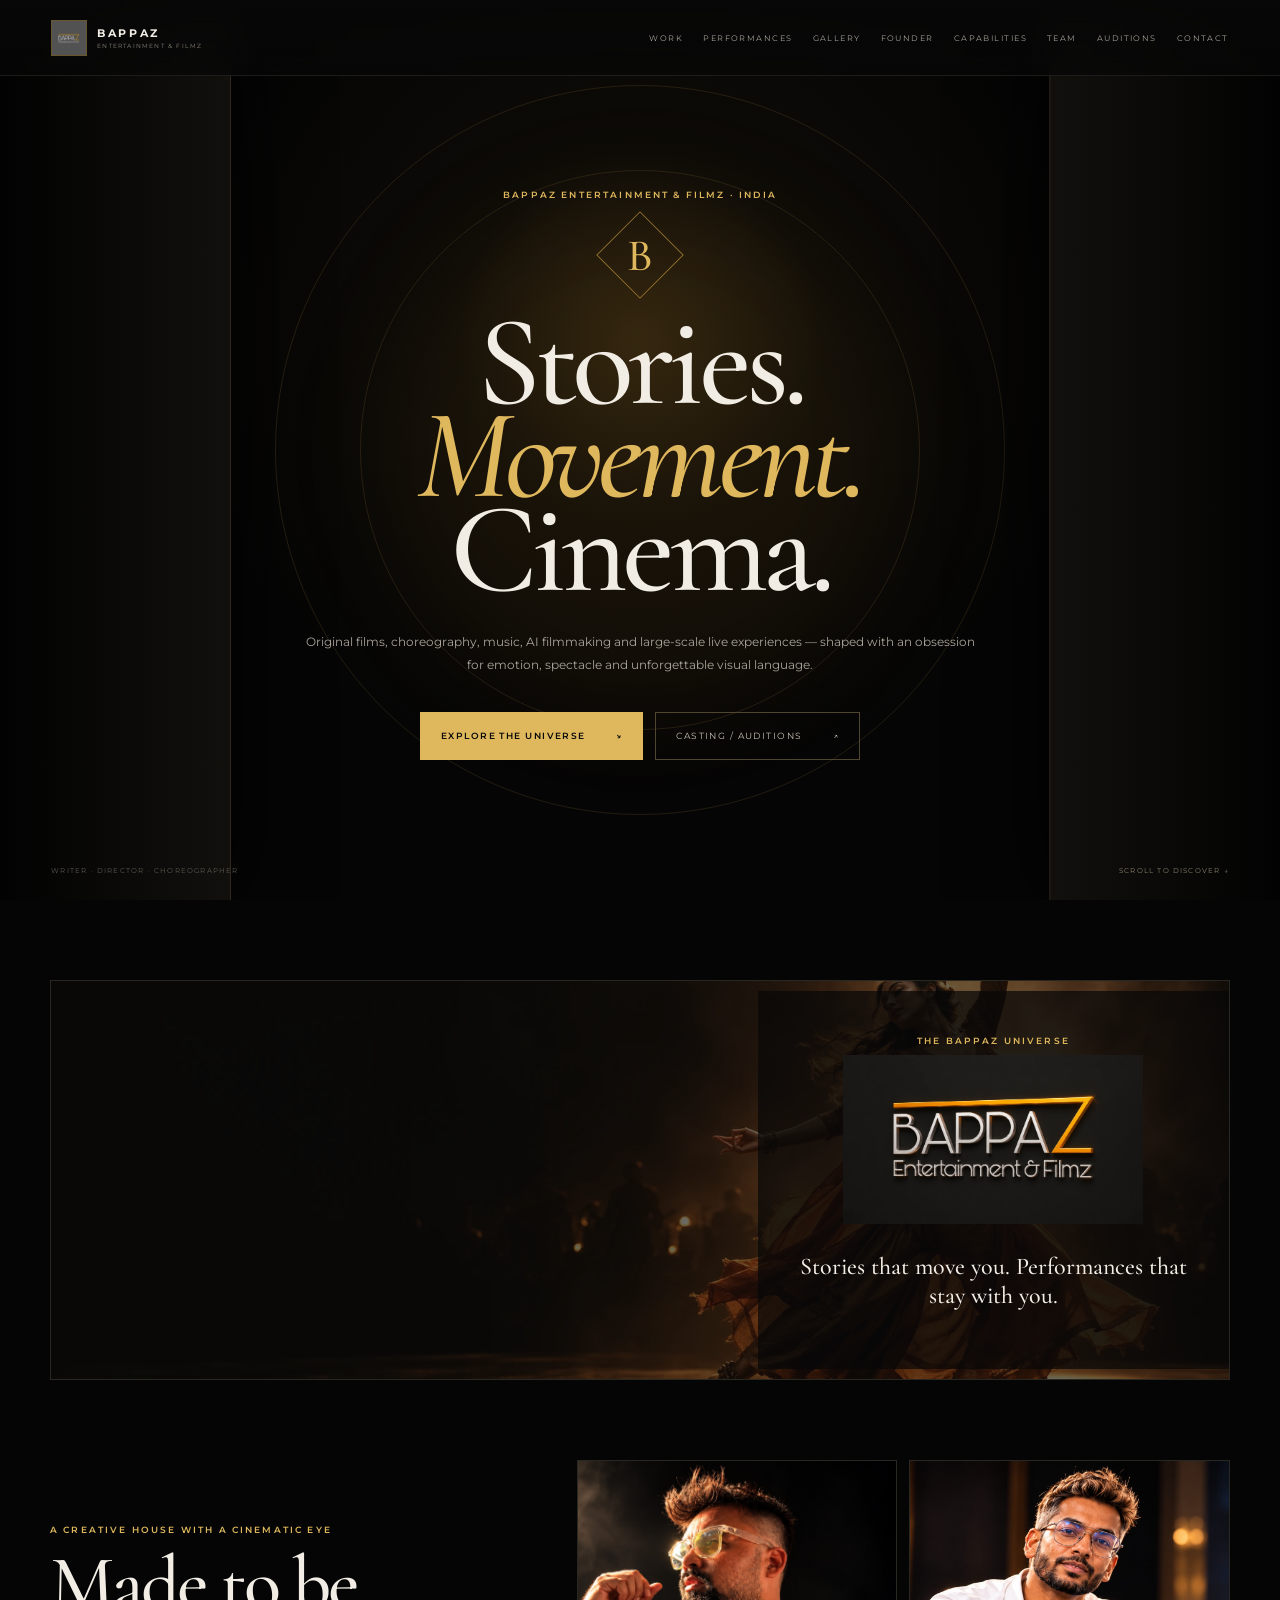
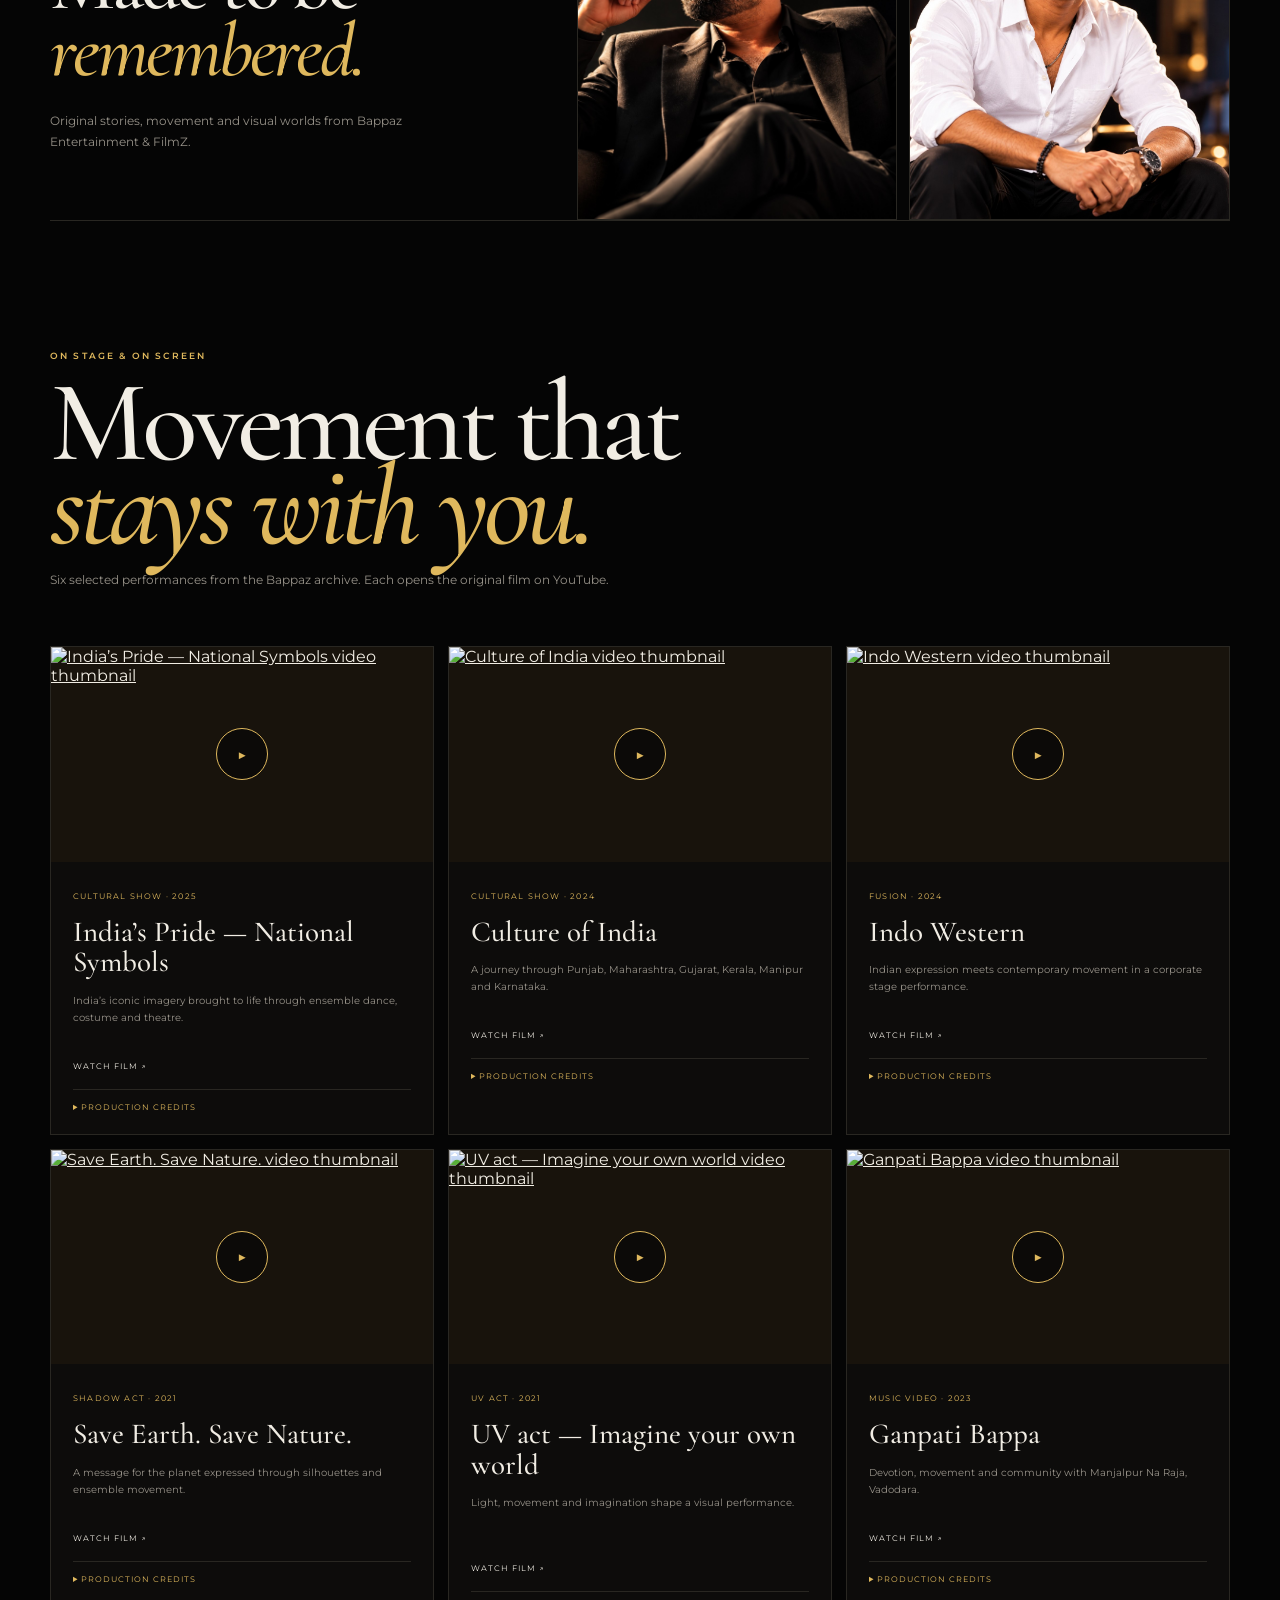
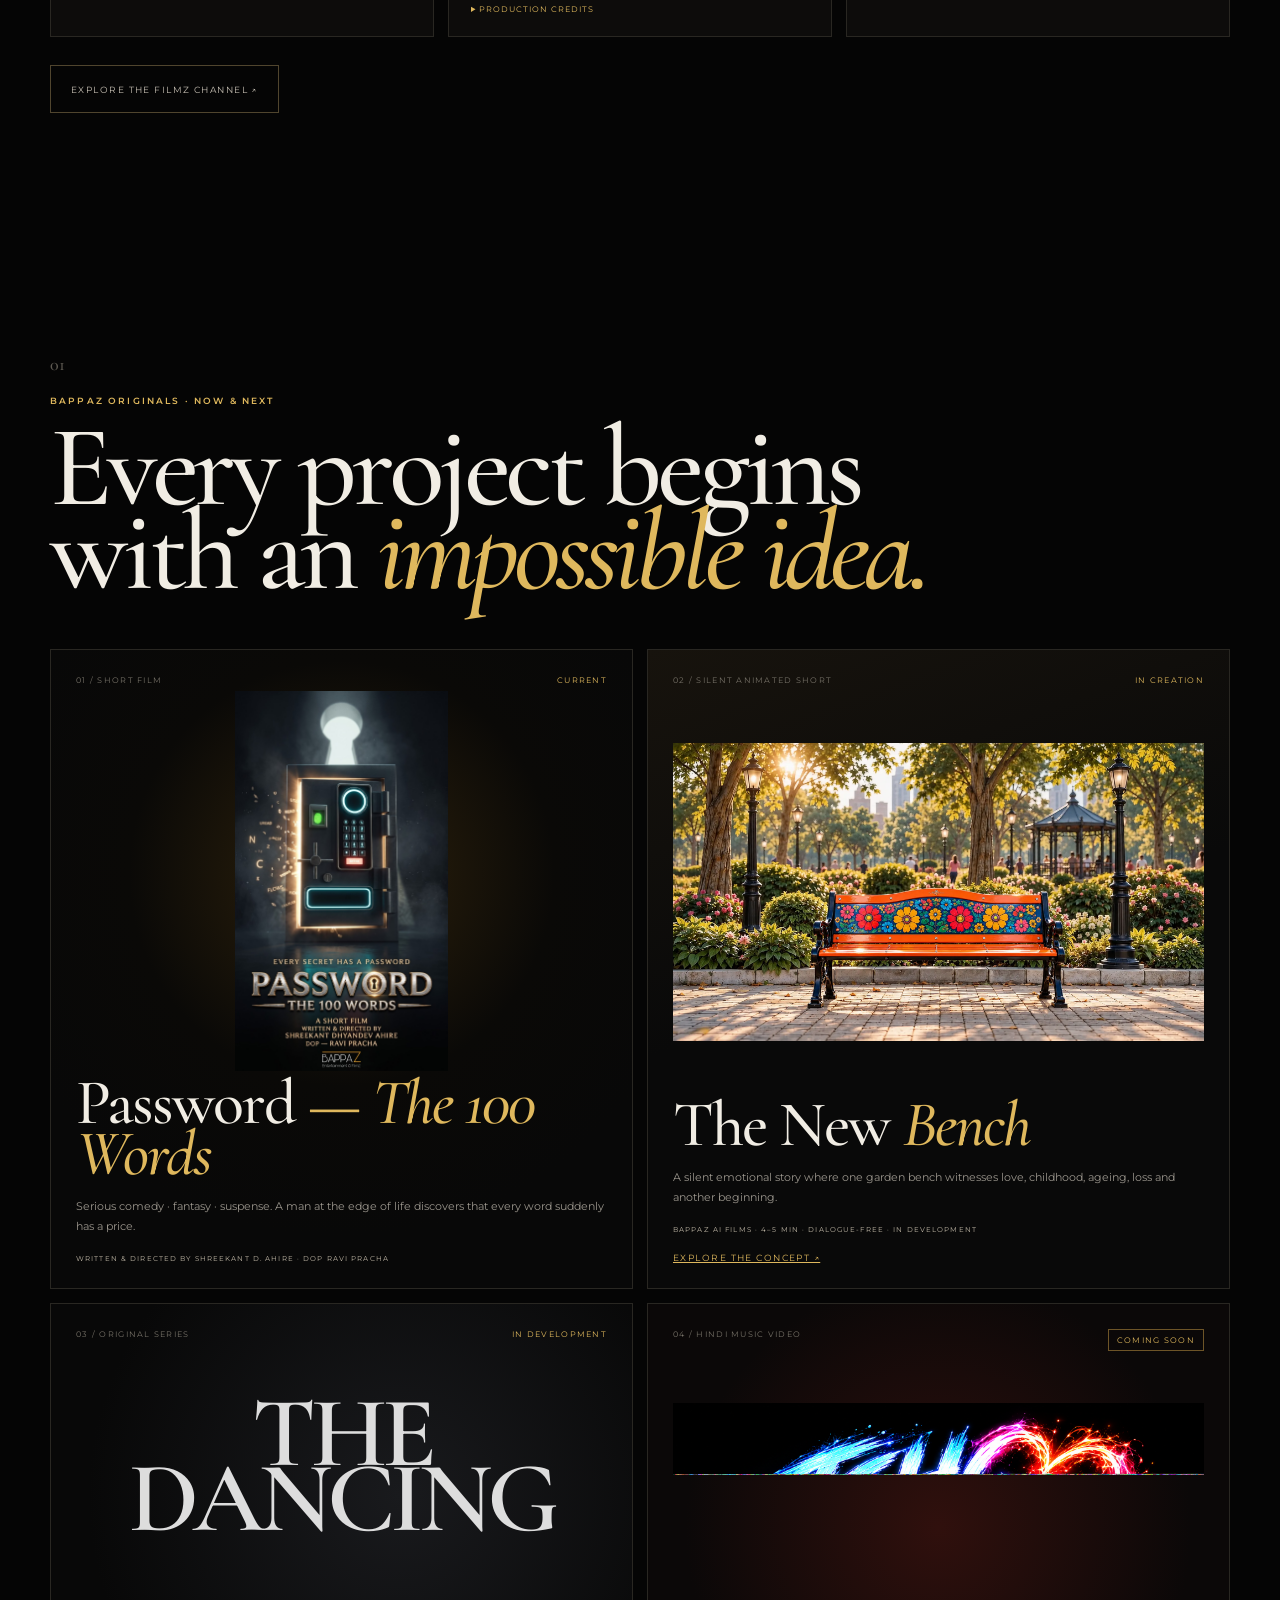
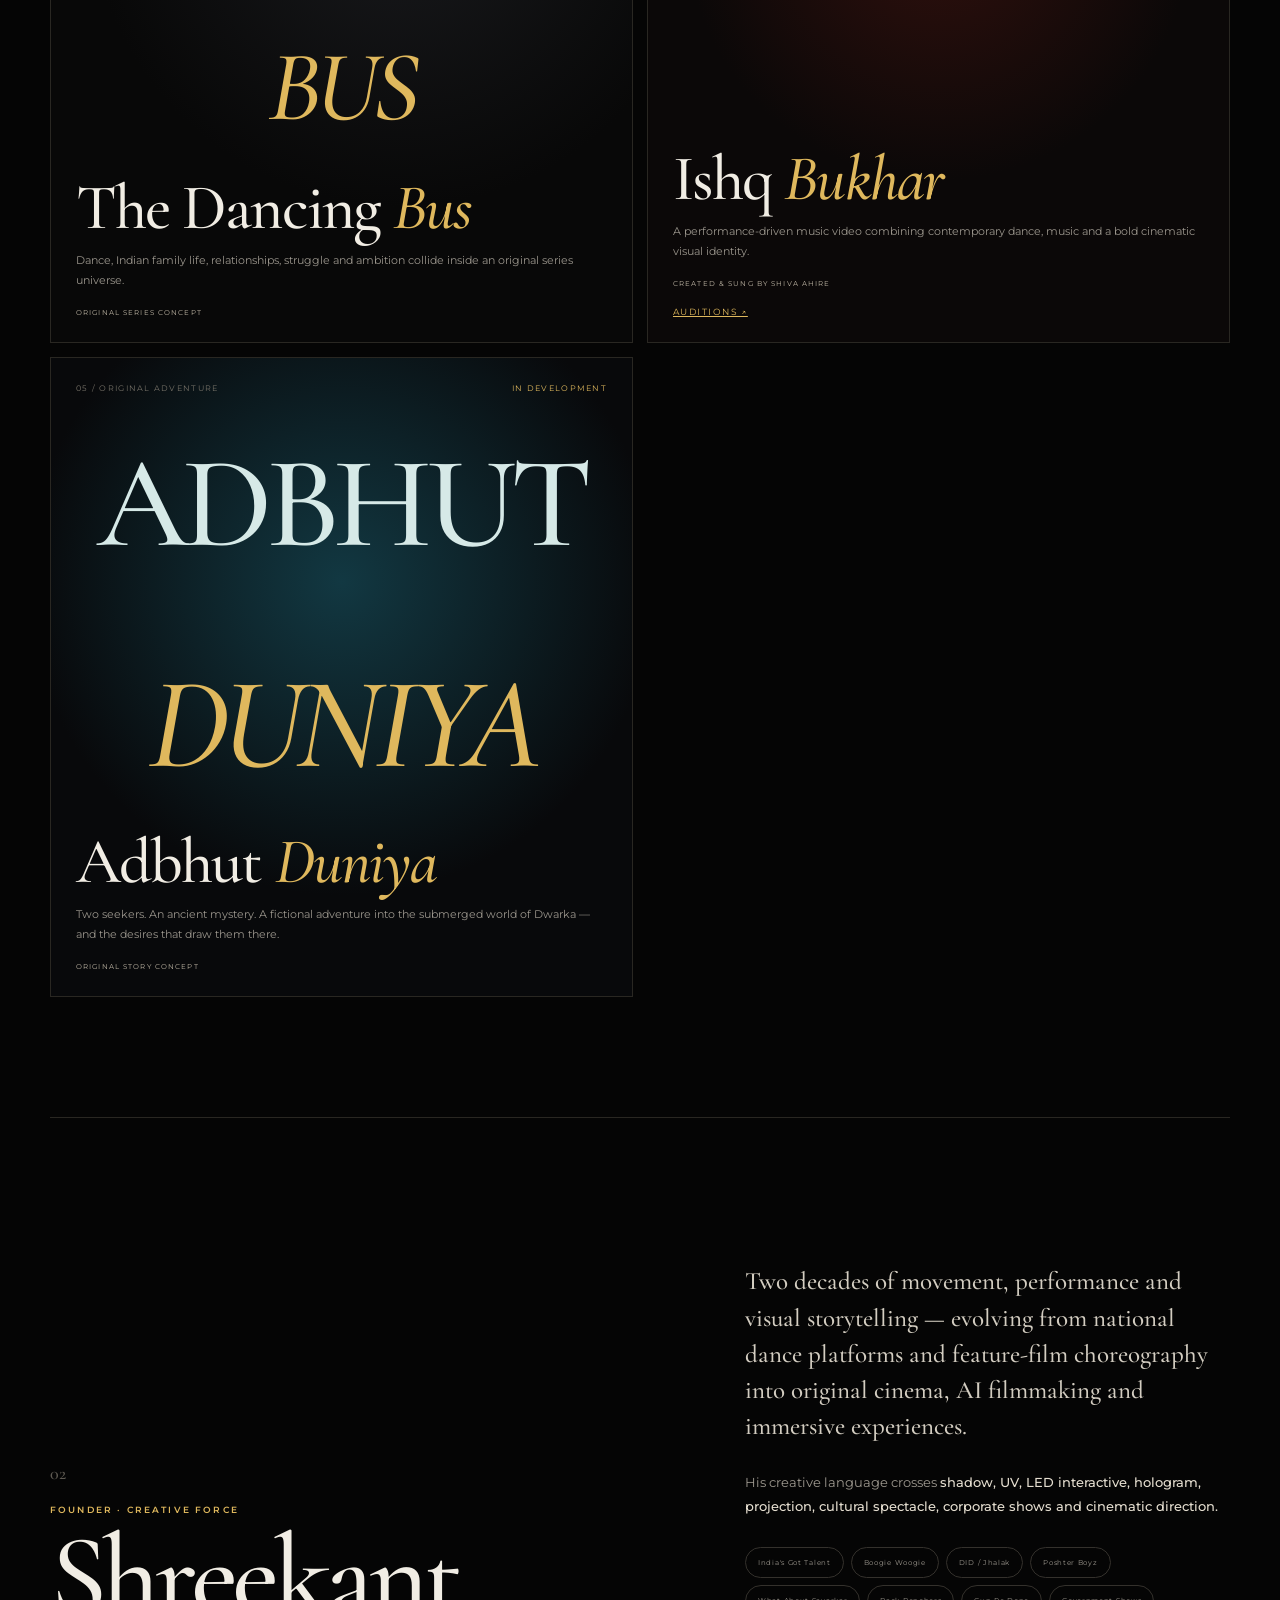
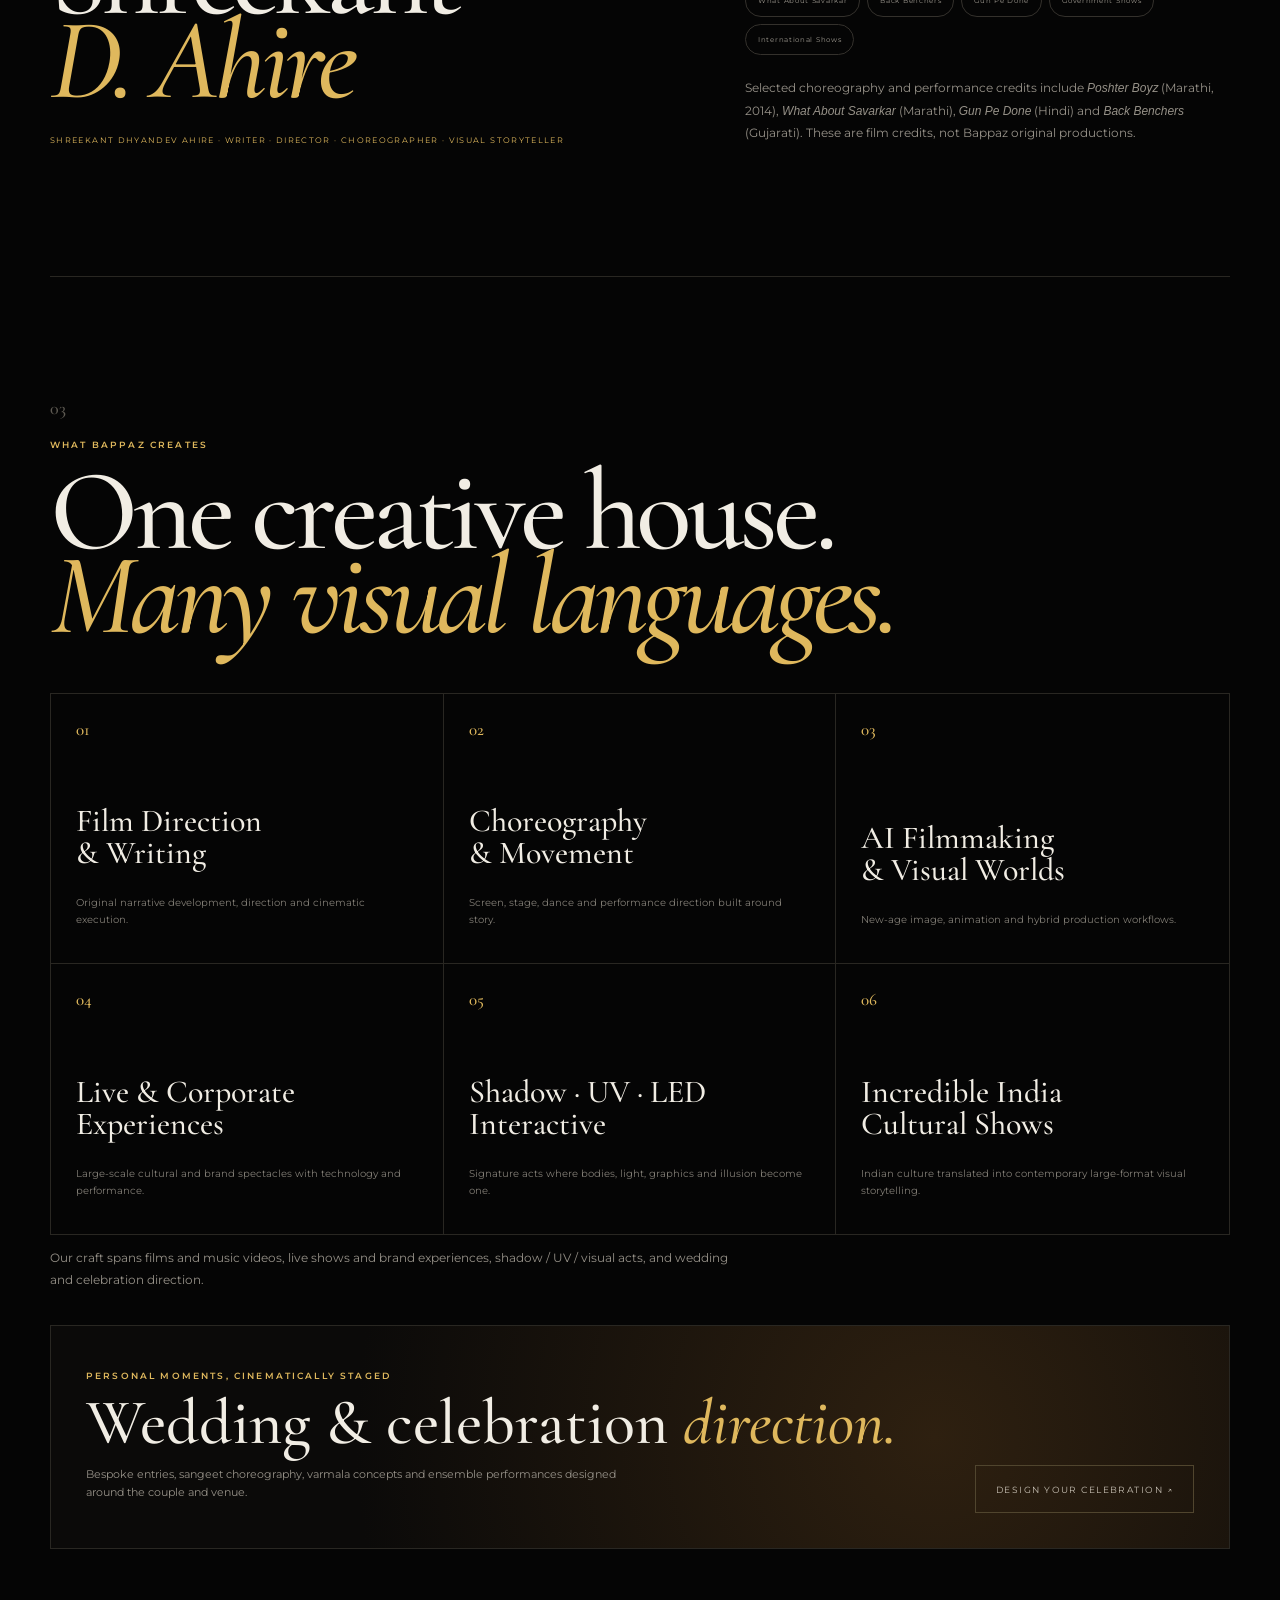
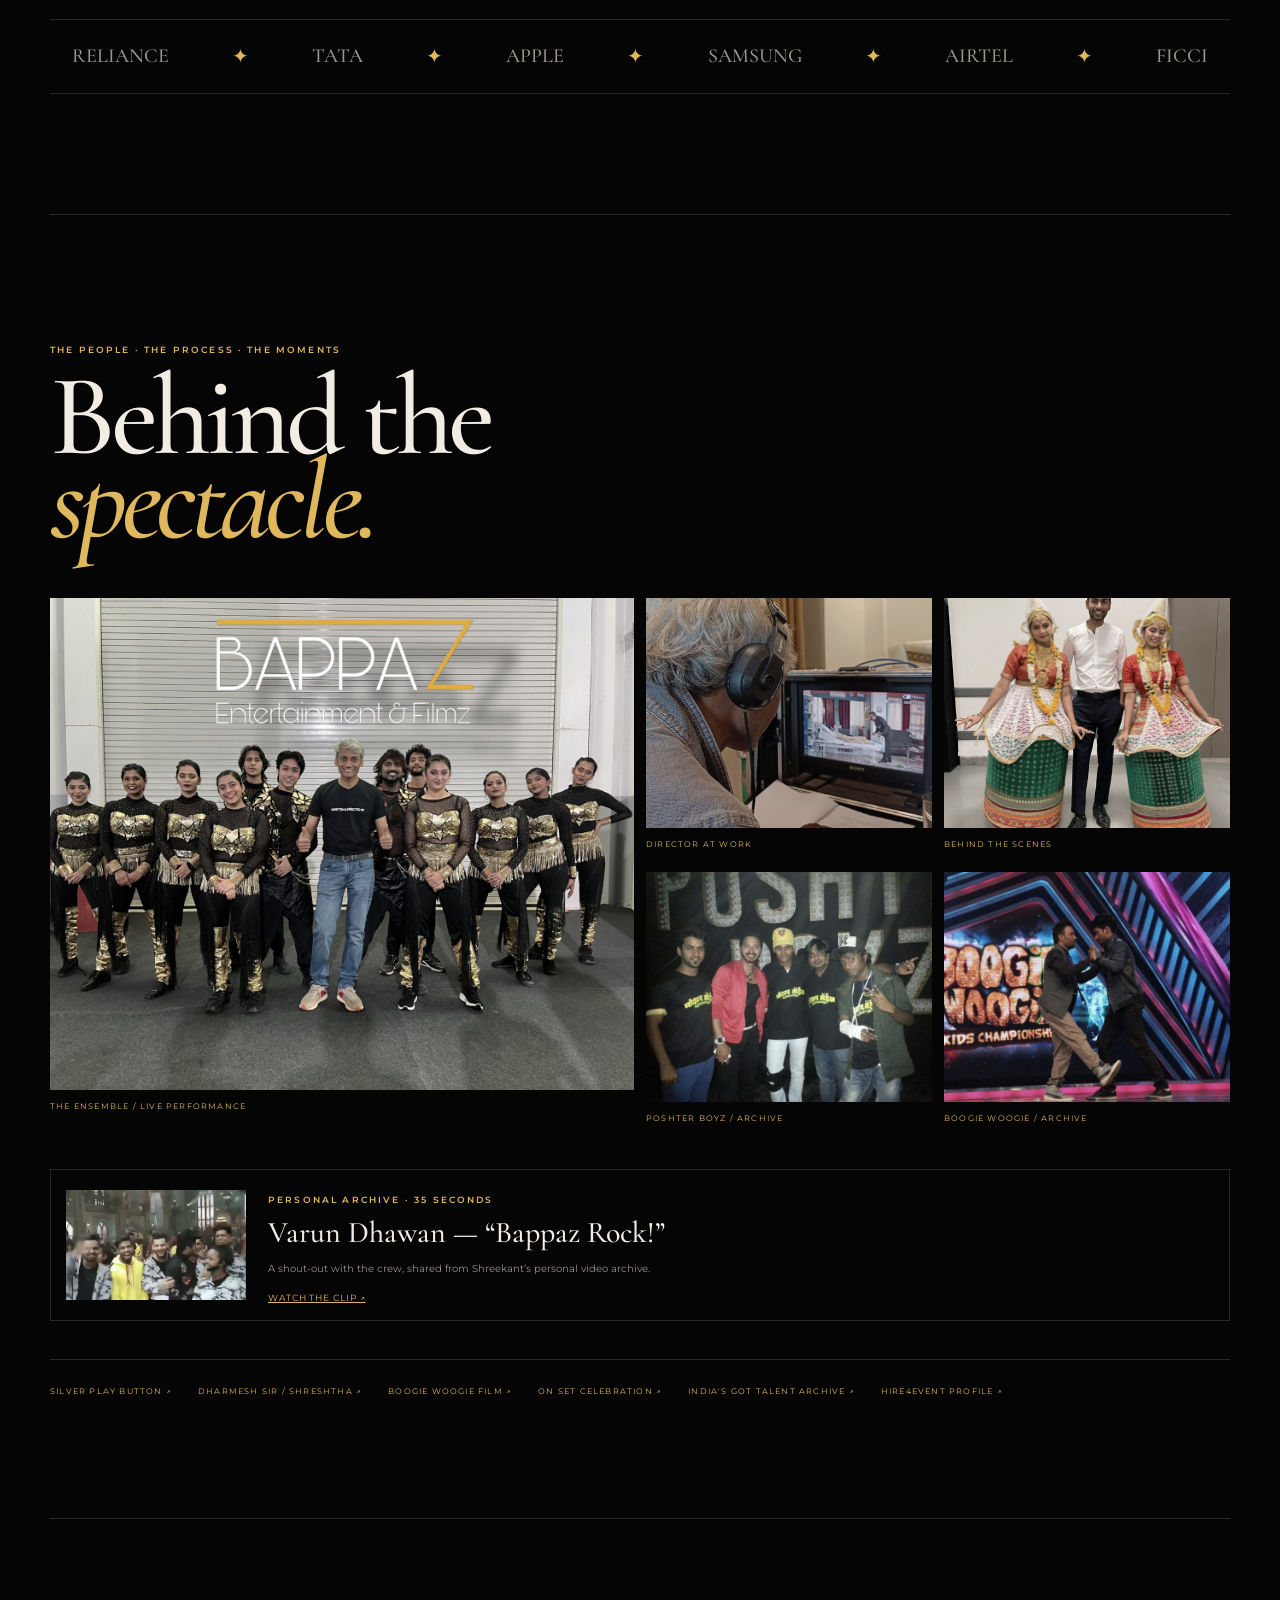
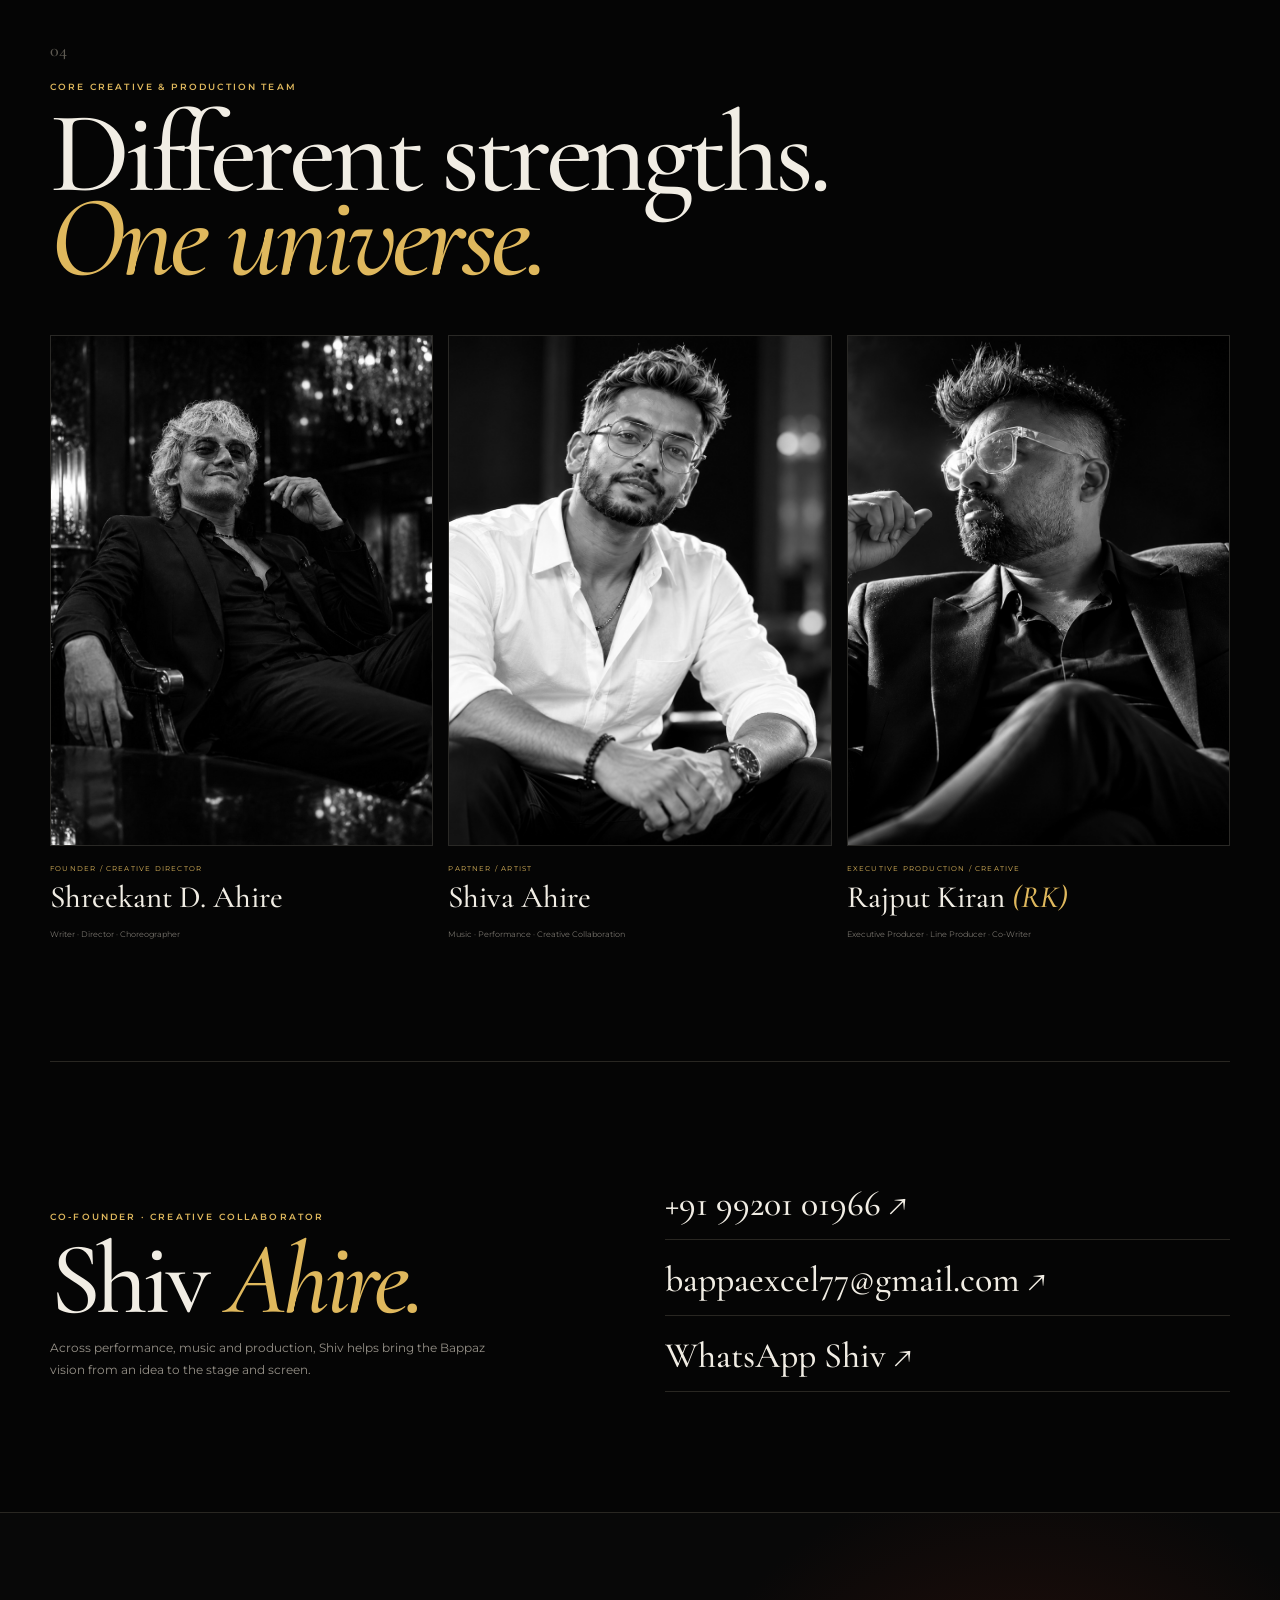
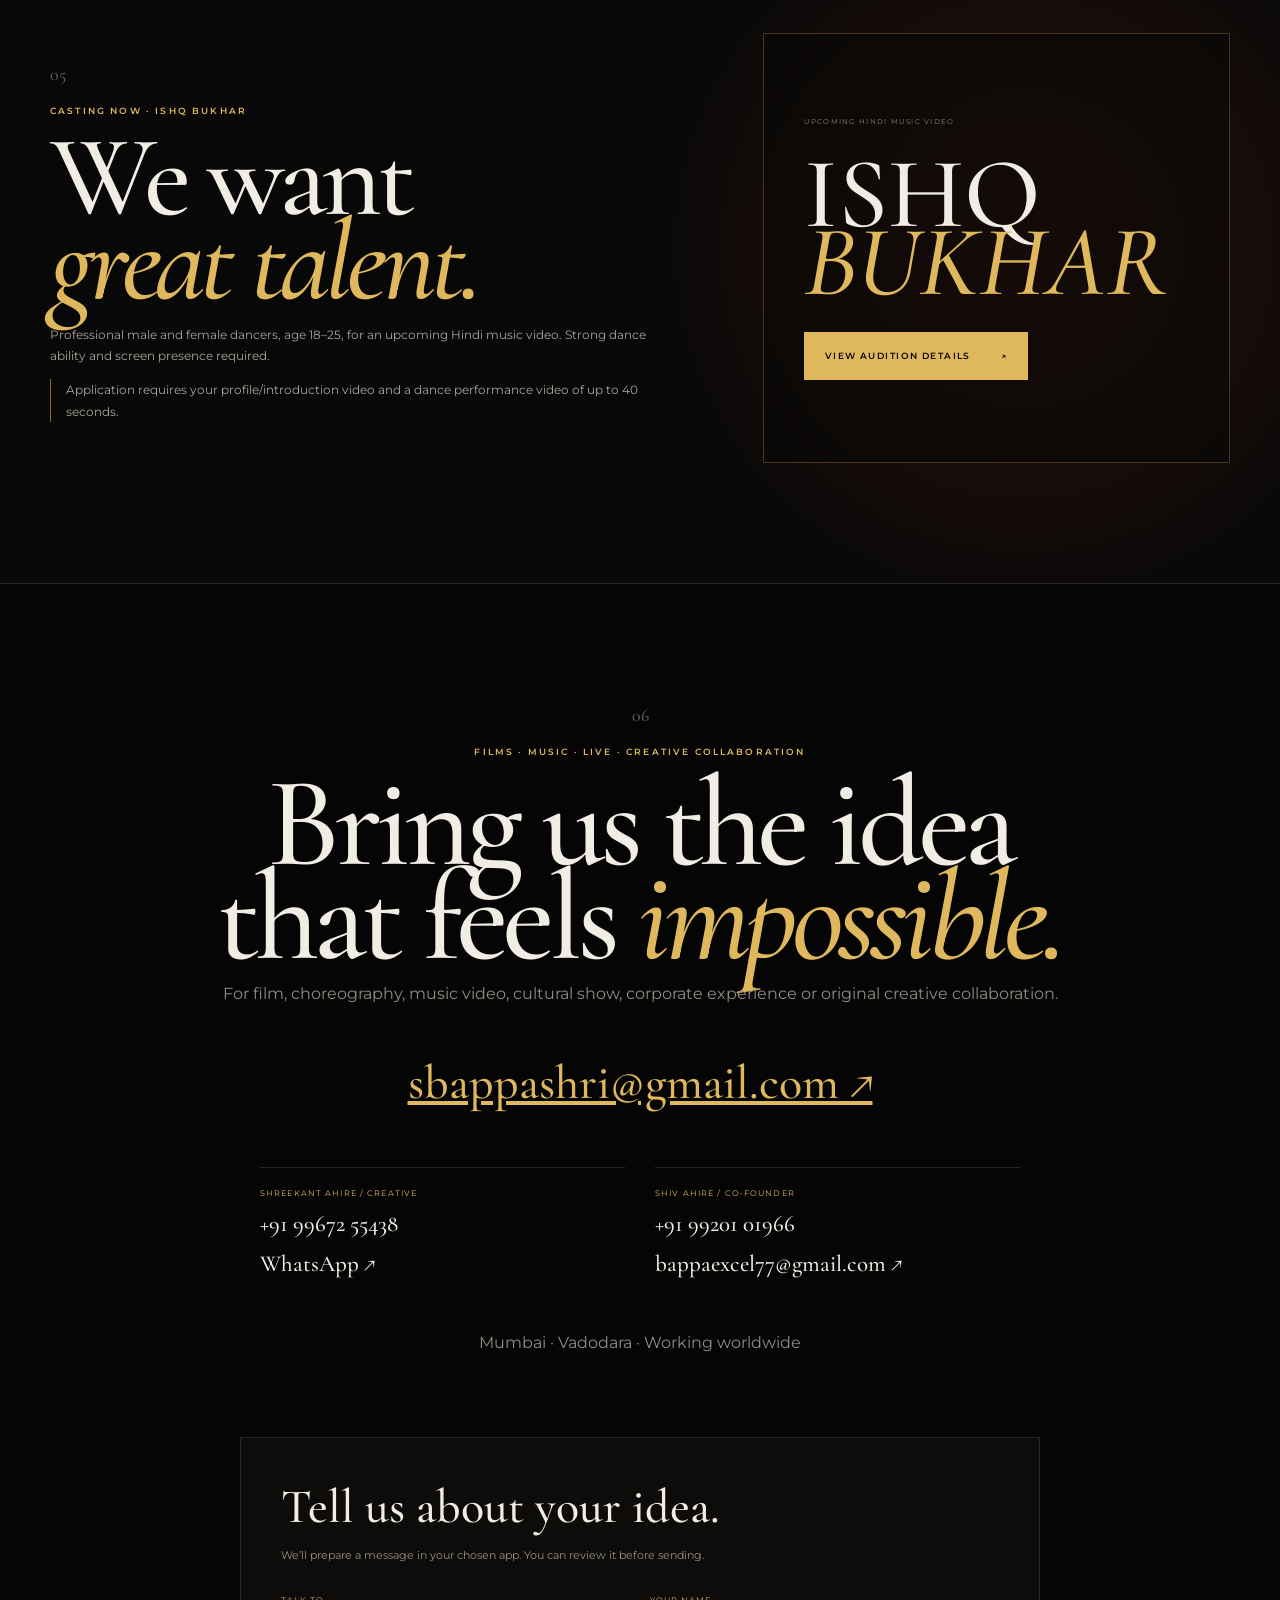
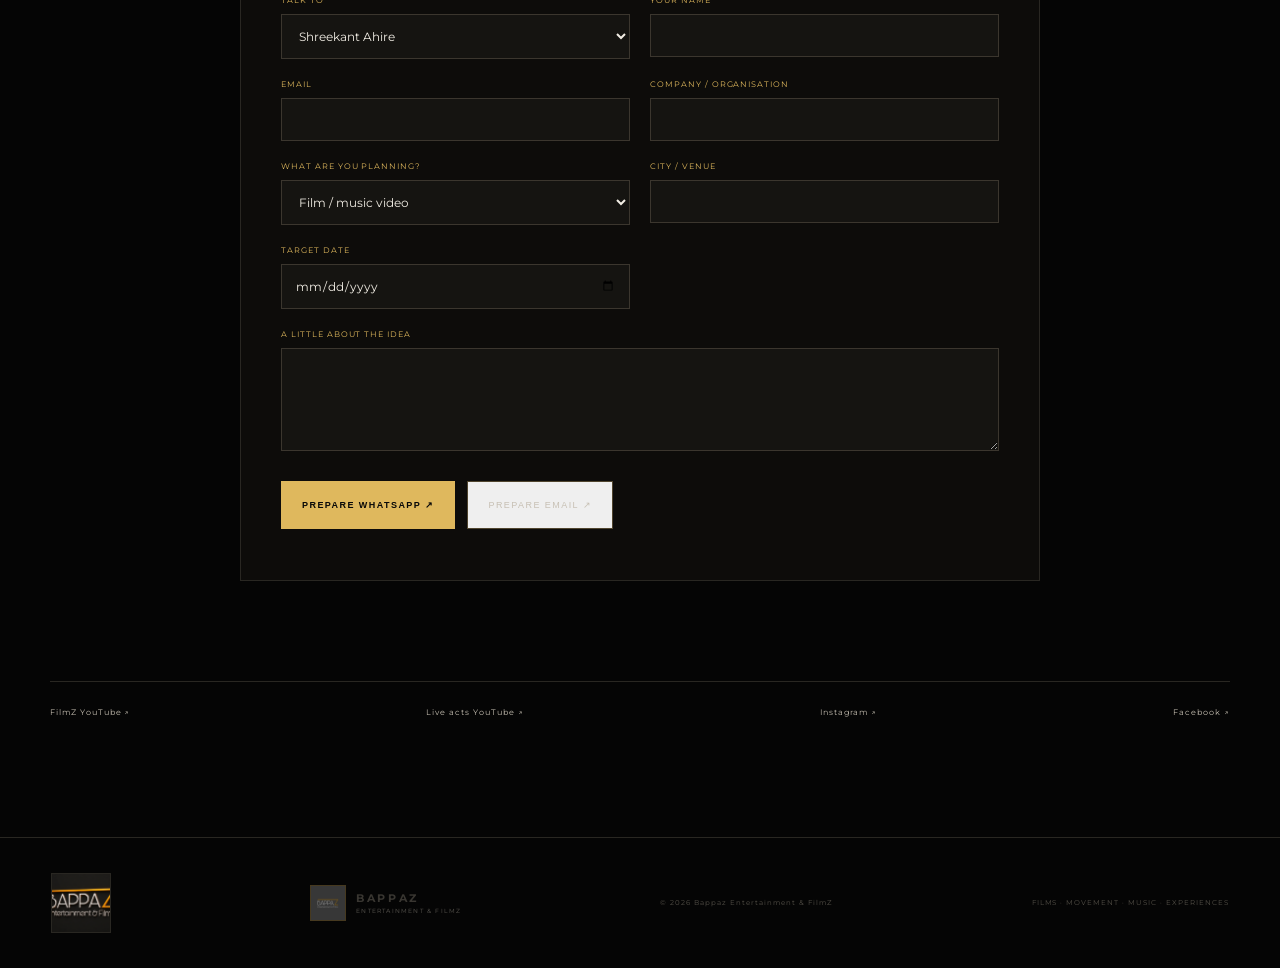
==== commit b37eaa8e: "Complete founder, adventure and celebration details" ====
--- a/index.html
+++ b/index.html
@@ -1 +1 @@
-<!doctype html><html lang="en" class="no-js"><head><meta charset="utf-8"><meta name="viewport" content="width=device-width,initial-scale=1"><meta name="description" content="Bappaz Entertainment & FilmZ — films, choreography, music, AI filmmaking and live experiences."><title>Bappaz Entertainment & FilmZ</title><link rel="stylesheet" href="assets/site.css"><script>document.documentElement.classList.replace('no-js','js')</script><script defer src="assets/site.js"></script></head><body><a class="skip" href="#main">Skip to content</a><header class="topbar"><a class="brand" href="#top" aria-label="Bappaz Entertainment and FilmZ home"><img class="nav-logo" src="assets/archive/bappaz-original-logo.jpg" alt="" width="36" height="36"><span><b>BAPPAZ</b><small>ENTERTAINMENT & FILMZ</small></span></a><button class="menu" type="button" aria-expanded="false" aria-controls="primary-nav"><span></span><span></span><span></span><b>MENU</b></button><nav id="primary-nav" aria-label="Primary navigation"><a href="#work">Work</a><a href="#performances">Performances</a><a href="#gallery">Gallery</a><a href="#about">Founder</a><a href="#capabilities">Capabilities</a><a href="#team">Team</a><a href="#auditions">Auditions</a><a href="#contact">Contact</a></nav></header><main id="main"><section id="top" class="hero"><div class="hero-glow"></div><div class="hero-ring ring-a"></div><div class="hero-ring ring-b"></div><div class="hero-content" data-reveal><p class="eyebrow">BAPPAZ ENTERTAINMENT & FILMZ · INDIA</p><div class="hero-monogram" aria-hidden="true"><span>B</span></div><h1>Stories.<br><em>Movement.</em><br>Cinema.</h1><p class="hero-copy">Original films, choreography, music, AI filmmaking and large-scale live experiences — shaped with an obsession for emotion, spectacle and unforgettable visual language.</p><div class="actions"><a class="button gold" href="#work">Explore the Universe <span>↘</span></a><a class="button ghost" href="auditions.html">Casting / Auditions <span>↗</span></a></div></div><div class="hero-foot"><span>WRITER · DIRECTOR · CHOREOGRAPHER</span><a href="#work">SCROLL TO DISCOVER ↓</a></div></section><section class="archive-identity" aria-label="Bappaz visual identity"><img src="assets/archive/hero.webp" alt="Dancer moving through a copper spotlight" loading="lazy"><div><p class="eyebrow">THE BAPPAZ UNIVERSE</p><img class="identity-mark" src="assets/archive/bappaz-logo-3d.webp" alt="Bappaz Entertainment & FilmZ sculpted logo" loading="lazy"><p>Stories that move you. Performances that stay with you.</p></div></section><section class="visual-feature" aria-label="Bappaz creative portraits"><div class="visual-intro"><p class="eyebrow">A CREATIVE HOUSE WITH A CINEMATIC EYE</p><h2>Made to be <em>remembered.</em></h2><p>Original stories, movement and visual worlds from Bappaz Entertainment &amp; FilmZ.</p></div><div class="visual-images"><img src="assets/portrait-editorial-black.jpg" alt="Cinematic portrait in a black suit" loading="lazy" width="1536" height="1502"><img src="assets/portrait-editorial-white.jpg" alt="Cinematic portrait in a white shirt" loading="lazy" width="1536" height="1205"></div></section><section id="performances" class="section performances"><header class="section-head" data-reveal><p class="eyebrow">ON STAGE & ON SCREEN</p><h2>Movement that<br><em>stays with you.</em></h2><p class="section-intro">Six selected performances from the Bappaz archive. Each opens the original film on YouTube.</p></header><div class="performance-grid"><article class="performance-card"><a class="performance-image" href="https://www.youtube.com/watch?v=ac8uAINoFPY" target="_blank" rel="noopener noreferrer" aria-label="Watch India’s Pride — National Symbols on YouTube"><img src="https://i.ytimg.com/vi/ac8uAINoFPY/hqdefault.jpg" alt="India’s Pride — National Symbols video thumbnail" loading="lazy"><span aria-hidden="true">▶</span></a><div class="performance-copy"><small>CULTURAL SHOW · 2025</small><h3>India’s Pride — National Symbols</h3><p>India’s iconic imagery brought to life through ensemble dance, costume and theatre.</p><a href="https://www.youtube.com/watch?v=ac8uAINoFPY" target="_blank" rel="noopener noreferrer">WATCH FILM ↗</a><details class="performance-credit"><summary>Production credits</summary><p>Concept & direction: Shreekant Dhyandev Ahire. Choreography: Aditi Jadhav. Costumes & props: Shivaji Ahire. Management: RK Kiran Solanki.</p></details></div></article><article class="performance-card"><a class="performance-image" href="https://www.youtube.com/watch?v=Mk0s-5A9ZqA" target="_blank" rel="noopener noreferrer" aria-label="Watch Culture of India on YouTube"><img src="https://i.ytimg.com/vi/Mk0s-5A9ZqA/hqdefault.jpg" alt="Culture of India video thumbnail" loading="lazy"><span aria-hidden="true">▶</span></a><div class="performance-copy"><small>CULTURAL SHOW · 2024</small><h3>Culture of India</h3><p>A journey through Punjab, Maharashtra, Gujarat, Kerala, Manipur and Karnataka.</p><a href="https://www.youtube.com/watch?v=Mk0s-5A9ZqA" target="_blank" rel="noopener noreferrer">WATCH FILM ↗</a><details class="performance-credit"><summary>Production credits</summary><p>Bappaz Entertainment / Bappa Excel team. Shreekant Ahire. Creative director: Shivaji Ahire. Performed in Goa on 7 January 2024.</p></details></div></article><article class="performance-card"><a class="performance-image" href="https://www.youtube.com/watch?v=YCQyv4hd2zw" target="_blank" rel="noopener noreferrer" aria-label="Watch Indo Western on YouTube"><img src="https://i.ytimg.com/vi/YCQyv4hd2zw/hqdefault.jpg" alt="Indo Western video thumbnail" loading="lazy"><span aria-hidden="true">▶</span></a><div class="performance-copy"><small>FUSION · 2024</small><h3>Indo Western</h3><p>Indian expression meets contemporary movement in a corporate stage performance.</p><a href="https://www.youtube.com/watch?v=YCQyv4hd2zw" target="_blank" rel="noopener noreferrer">WATCH FILM ↗</a><details class="performance-credit"><summary>Production credits</summary><p>Published by Bappaz Entertainment. Original title: INDO WESTERN DANCE STYLE 2024.</p></details></div></article><article class="performance-card"><a class="performance-image" href="https://www.youtube.com/watch?v=_W27L_cInwE" target="_blank" rel="noopener noreferrer" aria-label="Watch Save Earth. Save Nature. on YouTube"><img src="https://i.ytimg.com/vi/_W27L_cInwE/hqdefault.jpg" alt="Save Earth. Save Nature. video thumbnail" loading="lazy"><span aria-hidden="true">▶</span></a><div class="performance-copy"><small>SHADOW ACT · 2021</small><h3>Save Earth. Save Nature.</h3><p>A message for the planet expressed through silhouettes and ensemble movement.</p><a href="https://www.youtube.com/watch?v=_W27L_cInwE" target="_blank" rel="noopener noreferrer">WATCH FILM ↗</a><details class="performance-credit"><summary>Production credits</summary><p>Creative team: Shreekant Ahire & Shivaji Ahire. VFX: Thakur Bhai. Production: Aashish & Kiran (RK). Bappa Excel Dance Crew.</p></details></div></article><article class="performance-card"><a class="performance-image" href="https://www.youtube.com/watch?v=A-kE3I8I41g" target="_blank" rel="noopener noreferrer" aria-label="Watch UV act — Imagine your own world on YouTube"><img src="https://i.ytimg.com/vi/A-kE3I8I41g/hqdefault.jpg" alt="UV act — Imagine your own world video thumbnail" loading="lazy"><span aria-hidden="true">▶</span></a><div class="performance-copy"><small>UV ACT · 2021</small><h3>UV act — Imagine your own world</h3><p>Light, movement and imagination shape a visual performance.</p><a href="https://www.youtube.com/watch?v=A-kE3I8I41g" target="_blank" rel="noopener noreferrer">WATCH FILM ↗</a><details class="performance-credit"><summary>Production credits</summary><p>Direction: Shreekant D. Ahire & Shivaji D. Ahire. Published by Bappaz Entertainment.</p></details></div></article><article class="performance-card"><a class="performance-image" href="https://www.youtube.com/watch?v=CweV7ftO67c" target="_blank" rel="noopener noreferrer" aria-label="Watch Ganpati Bappa on YouTube"><img src="https://i.ytimg.com/vi/CweV7ftO67c/hqdefault.jpg" alt="Ganpati Bappa video thumbnail" loading="lazy"><span aria-hidden="true">▶</span></a><div class="performance-copy"><small>MUSIC VIDEO · 2023</small><h3>Ganpati Bappa</h3><p>Devotion, movement and community with Manjalpur Na Raja, Vadodara.</p><a href="https://www.youtube.com/watch?v=CweV7ftO67c" target="_blank" rel="noopener noreferrer">WATCH FILM ↗</a><details class="performance-credit"><summary>Production credits</summary><p>Featuring, direction & choreography: Shreekant D. Ahire. Music, lyrics & vocals: Prakash Prabhakar. Producer: Shiva Ahire. Bappaz Entertainment & Films / Street Walkers Production.</p></details></div></article></div><a class="button ghost more-work" href="https://www.youtube.com/channel/UCHWiOSHuixXOOczG9f1ntyQ" target="_blank" rel="noopener noreferrer">Explore the FilmZ channel ↗</a></section><section id="work" class="section work"><header class="section-head" data-reveal><p class="index">01</p><p class="eyebrow">BAPPAZ ORIGINALS · NOW & NEXT</p><h2>Every project begins<br>with an <em>impossible idea.</em></h2></header><div class="projects"><article class="project password" data-reveal><div class="project-top"><span>01 / SHORT FILM</span><span class="status">CURRENT</span></div><div class="project-art"><img class="project-image" src="assets/archive/password-poster.jpg" alt="Password — The 100 Words short film poster" loading="lazy"></div><div class="project-copy"><h3>Password <em>— The 100 Words</em></h3><p>Serious comedy · fantasy · suspense. A man at the edge of life discovers that every word suddenly has a price.</p><small>WRITTEN & DIRECTED BY SHREEKANT D. AHIRE · DOP RAVI PRACHA</small></div></article><article class="project bench" data-reveal><div class="project-top"><span>02 / SILENT ANIMATED SHORT</span><span class="status">IN CREATION</span></div><div class="project-art"><img class="project-image" src="assets/archive/the-new-bench-concept.webp" alt="The New Bench concept artwork" loading="lazy"></div><div class="project-copy"><h3>The New <em>Bench</em></h3><p>A silent emotional story where one garden bench witnesses love, childhood, ageing, loss and another beginning.</p><small>BAPPAZ AI FILMS · 4–5 MIN · DIALOGUE-FREE · IN DEVELOPMENT</small><a class="mini-link" href="the-new-bench.html">EXPLORE THE CONCEPT ↗</a></div></article><article class="project dancing" data-reveal><div class="project-top"><span>03 / ORIGINAL SERIES</span><span class="status">IN DEVELOPMENT</span></div><div class="project-art bus-art">THE<br>DANCING<br><i>BUS</i></div><div class="project-copy"><h3>The Dancing <em>Bus</em></h3><p>Dance, Indian family life, relationships, struggle and ambition collide inside an original series universe.</p><small>ORIGINAL SERIES CONCEPT</small></div></article><article class="project ishq" data-reveal><div class="project-top"><span>04 / HINDI MUSIC VIDEO</span><span class="status live">COMING SOON</span></div><div class="project-art"><img class="project-image" src="assets/archive/ishq-bukhar-coming-soon.png" alt="Ishq Bukhar coming soon artwork" loading="lazy"></div><div class="project-copy"><h3>Ishq <em>Bukhar</em></h3><p>A performance-driven music video combining contemporary dance, music and a bold cinematic visual identity.</p><small>CREATED & SUNG BY SHIVA AHIRE</small><a class="mini-link" href="auditions.html">AUDITIONS ↗</a></div></article><article class="project adbhut" data-reveal><div class="project-top"><span>05 / ORIGINAL ADVENTURE</span><span class="status">IN DEVELOPMENT</span></div><div class="project-art adbhut-art">ADBHUT<br><em>DUNIYA</em></div><div class="project-copy"><h3>Adbhut <em>Duniya</em></h3><p>A fictional adventure into an underwater world inspired by the mystery of Dwarka.</p><small>ORIGINAL STORY CONCEPT</small></div></article></div></section><section id="about" class="section founder"><div class="founder-grid"><div data-reveal><p class="index">02</p><p class="eyebrow">FOUNDER · CREATIVE FORCE</p><h2>Shreekant<br><em>D. Ahire</em></h2><p class="role">WRITER · DIRECTOR · CHOREOGRAPHER · VISUAL STORYTELLER</p></div><div class="founder-copy" data-reveal><p class="lead">Two decades of movement, performance and visual storytelling — evolving from national dance platforms and feature-film choreography into original cinema, AI filmmaking and immersive experiences.</p><p>His creative language crosses <strong>shadow, UV, LED interactive, hologram, projection, cultural spectacle, corporate shows and cinematic direction.</strong></p><div class="credits"><span>India's Got Talent</span><span>Boogie Woogie</span><span>DID / Jhalak</span><span>Poshter Boyz</span><span>What About Savarkar</span><span>Back Benchers</span><span>Gun Pe Done</span><span>Government Shows</span><span>International Shows</span></div><p class="credit-note">Selected choreography and performance credits include <em>Poshter Boyz</em> (Marathi, 2014), <em>What About Savarkar</em> (Marathi), <em>Gun Pe Done</em> (Hindi) and <em>Back Benchers</em> (Gujarati). These are film credits, not Bappaz original productions.</p></div></div></section><section id="capabilities" class="section capabilities"><header class="section-head" data-reveal><p class="index">03</p><p class="eyebrow">WHAT BAPPAZ CREATES</p><h2>One creative house.<br><em>Many visual languages.</em></h2></header><div class="cap-grid"><article data-reveal><span>01</span><h3>Film Direction<br>& Writing</h3><p>Original narrative development, direction and cinematic execution.</p></article><article data-reveal><span>02</span><h3>Choreography<br>& Movement</h3><p>Screen, stage, dance and performance direction built around story.</p></article><article data-reveal><span>03</span><h3>AI Filmmaking<br>& Visual Worlds</h3><p>New-age image, animation and hybrid production workflows.</p></article><article data-reveal><span>04</span><h3>Live & Corporate<br>Experiences</h3><p>Large-scale cultural and brand spectacles with technology and performance.</p></article><article data-reveal><span>05</span><h3>Shadow · UV · LED<br>Interactive</h3><p>Signature acts where bodies, light, graphics and illusion become one.</p></article><article data-reveal><span>06</span><h3>Incredible India<br>Cultural Shows</h3><p>Indian culture translated into contemporary large-format visual storytelling.</p></article></div><p class="cap-note">Our craft spans films and music videos, live shows and brand experiences, shadow / UV / visual acts, and wedding and celebration direction.</p><div class="client-strip"><span>RELIANCE</span><i>✦</i><span>TATA</span><i>✦</i><span>APPLE</span><i>✦</i><span>SAMSUNG</span><i>✦</i><span>AIRTEL</span><i>✦</i><span>FICCI</span></div></section><section id="gallery" class="section gallery"><header class="section-head" data-reveal><p class="eyebrow">THE PEOPLE · THE PROCESS · THE MOMENTS</p><h2>Behind the<br><em>spectacle.</em></h2></header><div class="gallery-grid"><figure class="gallery-wide"><img src="assets/archive/bappaz-gold-ensemble.jpg" alt="Bappaz ensemble in gold performance costumes" loading="lazy"><figcaption>THE ENSEMBLE / LIVE PERFORMANCE</figcaption></figure><figure><img src="assets/archive/director-at-work.jpg" alt="Shreekant directing at a monitor" loading="lazy"><figcaption>DIRECTOR AT WORK</figcaption></figure><figure><img src="assets/archive/cultural-backstage.jpg" alt="Performers backstage in cultural costumes" loading="lazy"><figcaption>BEHIND THE SCENES</figcaption></figure><figure><img src="assets/archive/poshter-boyz-archive.jpg" alt="Shreekant with Shreyas Talpade at Poshter Boyz" loading="lazy"><figcaption>POSHTER BOYZ / ARCHIVE</figcaption></figure><figure><img src="assets/archive/boogie-woogie-stage.jpg" alt="Bappa Excel performers on the Boogie Woogie stage" loading="lazy"><figcaption>BOOGIE WOOGIE / ARCHIVE</figcaption></figure></div><div class="on-set"><img src="assets/archive/on-set-poster.jpg" alt="On set celebration video still" loading="lazy"><div><p class="eyebrow">PERSONAL ARCHIVE · 35 SECONDS</p><h3>Varun Dhawan — “Bappaz Rock!”</h3><p>A shout-out with the crew, shared from Shreekant’s personal video archive.</p><a href="assets/archive/on-set-celebration.mp4" target="_blank" rel="noopener noreferrer">WATCH THE CLIP ↗</a></div></div><div class="archive-links"><a href="https://www.youtube.com/watch?v=W2lBJ7HHHxU" target="_blank" rel="noopener noreferrer">SILVER PLAY BUTTON ↗</a><a href="https://www.youtube.com/watch?v=GGiFCx0VuJA" target="_blank" rel="noopener noreferrer">DHARMESH SIR / SHRESHTHA ↗</a><a href="https://www.youtube.com/watch?v=B_ad8oadxv8" target="_blank" rel="noopener noreferrer">BOOGIE WOOGIE FILM ↗</a><a href="assets/archive/on-set-celebration.mp4" target="_blank" rel="noopener noreferrer">ON SET CELEBRATION ↗</a><a href="https://timesofindia.indiatimes.com/tv/news/hindi/indias-got-talent-and-the-finalists-are-/articleshow/4896721.cms" target="_blank" rel="noopener noreferrer">INDIA'S GOT TALENT ARCHIVE ↗</a><a href="https://www.hire4event.com/artist/bappaz-entertainment" target="_blank" rel="noopener noreferrer">HIRE4EVENT PROFILE ↗</a></div></section><section id="team" class="section team"><header class="section-head" data-reveal><p class="index">04</p><p class="eyebrow">CORE CREATIVE & PRODUCTION TEAM</p><h2>Different strengths.<br><em>One universe.</em></h2></header><div class="team-grid"><article class="person founder-card" data-reveal><div class="portrait founder-portrait"><img src="assets/shreekant-founder-full.jpg" alt="Shreekant D. Ahire, founder of Bappaz Entertainment & FilmZ" loading="lazy" width="1229" height="1536"></div><p>FOUNDER / CREATIVE DIRECTOR</p><h3>Shreekant D. Ahire</h3><small>Writer · Director · Choreographer</small></article><article class="person" data-reveal><div class="portrait"><img src="SHIV%20AHIRE.png" alt="Shiva Ahire, partner and artist at Bappaz Entertainment & FilmZ" loading="lazy"></div><p>PARTNER / ARTIST</p><h3>Shiva Ahire</h3><small>Music · Performance · Creative Collaboration</small></article><article class="person" data-reveal><div class="portrait"><img src="file_0000000097bc8207af639b28cc48c8f5.png" alt="Rajput Kiran RK, executive production and creative team at Bappaz Entertainment & FilmZ" loading="lazy"></div><p>EXECUTIVE PRODUCTION / CREATIVE</p><h3>Rajput Kiran <em>(RK)</em></h3><small>Executive Producer · Line Producer · Co-Writer</small></article></div></section><section class="section cofounder"><div><p class="eyebrow">CO-FOUNDER · CREATIVE COLLABORATOR</p><h2>Shiv <em>Ahire.</em></h2><p>Across performance, music and production, Shiv helps bring the Bappaz vision from an idea to the stage and screen.</p></div><div class="cofounder-contact"><a href="tel:+919920101966">+91 99201 01966 ↗</a><a href="mailto:bappaexcel77@gmail.com">bappaexcel77@gmail.com ↗</a><a href="https://wa.me/919920101966" target="_blank" rel="noopener noreferrer">WhatsApp Shiv ↗</a></div></section><section id="auditions" class="section audition"><div data-reveal><p class="index">05</p><p class="eyebrow">CASTING NOW · ISHQ BUKHAR</p><h2>We want<br><em>great talent.</em></h2><p>Professional male and female dancers, age 18–25, for an upcoming Hindi music video. Strong dance ability and screen presence required.</p><p class="upload-note">Application requires your profile/introduction video and a dance performance video of up to 40 seconds.</p></div><div class="audition-cta" data-reveal><span>UPCOMING HINDI MUSIC VIDEO</span><strong>ISHQ<br><em>BUKHAR</em></strong><a class="button gold" href="auditions.html">View Audition Details <span>↗</span></a></div></section><section id="contact" class="section contact"><div data-reveal><p class="index">06</p><p class="eyebrow">FILMS · MUSIC · LIVE · CREATIVE COLLABORATION</p><h2>Bring us the idea<br>that feels <em>impossible.</em></h2><p>For film, choreography, music video, cultural show, corporate experience or original creative collaboration.</p><a class="mail" href="mailto:sbappashri@gmail.com">sbappashri@gmail.com ↗</a><div class="contact-channels"><div><small>SHREEKANT AHIRE / CREATIVE</small><a href="tel:+919967255438">+91 99672 55438</a><a href="https://wa.me/919967255438" target="_blank" rel="noopener noreferrer">WhatsApp ↗</a></div><div><small>SHIV AHIRE / CO-FOUNDER</small><a href="tel:+919920101966">+91 99201 01966</a><a href="mailto:bappaexcel77@gmail.com">bappaexcel77@gmail.com ↗</a></div></div><p>Mumbai · Vadodara · Working worldwide</p></div><form id="enquiry-form" class="enquiry" aria-label="Project enquiry"><h3>Tell us about your idea.</h3><p>We’ll prepare a message in your chosen app. You can review it before sending.</p><div class="form-grid"><label>Talk to<select name="recipient"><option value="shreekant">Shreekant Ahire</option><option value="shiv">Shiv Ahire</option></select></label><label>Your name<input name="name" required autocomplete="name"></label><label>Email<input name="email" type="email" required autocomplete="email"></label><label>Company / organisation<input name="company" autocomplete="organization"></label><label>What are you planning?<select name="interest"><option>Film / music video</option><option>Live show / cultural act</option><option>Brand experience</option><option>Wedding / celebration</option><option>Other collaboration</option></select></label><label>City / venue<input name="city"></label><label>Target date<input name="date" type="date"></label><label class="form-wide">A little about the idea<textarea name="brief" required rows="5"></textarea></label></div><div class="form-actions"><button class="button gold" type="submit" value="whatsapp">Prepare WhatsApp ↗</button><button class="button ghost" type="submit" value="email">Prepare email ↗</button></div><p id="form-status" role="status"></p></form><div class="social"><a href="https://www.youtube.com/channel/UCHWiOSHuixXOOczG9f1ntyQ" target="_blank" rel="noopener noreferrer">FilmZ YouTube ↗</a><a href="https://www.youtube.com/channel/UCADEp7goBiyrquyBtjsbWig" target="_blank" rel="noopener noreferrer">Live acts YouTube ↗</a><a href="https://www.instagram.com/bappaz_entertainment_and_filmz/" target="_blank" rel="noopener noreferrer">Instagram ↗</a><a href="https://www.facebook.com/p/Shrikantahirebappa-61593348601616/" target="_blank" rel="noopener noreferrer">Facebook ↗</a></div></section></main><footer><img class="footer-logo" src="assets/archive/bappaz-logo-3d.webp" alt="Bappaz Entertainment & FilmZ logo" loading="lazy" width="1536" height="1536"><a class="brand footer-brand" href="#top"><img class="nav-logo" src="assets/archive/bappaz-original-logo.jpg" alt="" width="36" height="36"><span><b>BAPPAZ</b><small>ENTERTAINMENT & FILMZ</small></span></a><p>© 2026 Bappaz Entertainment & FilmZ</p><p>FILMS · MOVEMENT · MUSIC · EXPERIENCES</p></footer></body></html>+<!doctype html><html lang="en" class="no-js"><head><meta charset="utf-8"><meta name="viewport" content="width=device-width,initial-scale=1"><meta name="description" content="Bappaz Entertainment & FilmZ — films, choreography, music, AI filmmaking and live experiences."><title>Bappaz Entertainment & FilmZ</title><link rel="stylesheet" href="assets/site.css"><script>document.documentElement.classList.replace('no-js','js')</script><script defer src="assets/site.js"></script></head><body><a class="skip" href="#main">Skip to content</a><header class="topbar"><a class="brand" href="#top" aria-label="Bappaz Entertainment and FilmZ home"><img class="nav-logo" src="assets/archive/bappaz-original-logo.jpg" alt="" width="36" height="36"><span><b>BAPPAZ</b><small>ENTERTAINMENT & FILMZ</small></span></a><button class="menu" type="button" aria-expanded="false" aria-controls="primary-nav"><span></span><span></span><span></span><b>MENU</b></button><nav id="primary-nav" aria-label="Primary navigation"><a href="#work">Work</a><a href="#performances">Performances</a><a href="#gallery">Gallery</a><a href="#about">Founder</a><a href="#capabilities">Capabilities</a><a href="#team">Team</a><a href="#auditions">Auditions</a><a href="#contact">Contact</a></nav></header><main id="main"><section id="top" class="hero"><div class="hero-glow"></div><div class="hero-ring ring-a"></div><div class="hero-ring ring-b"></div><div class="hero-content" data-reveal><p class="eyebrow">BAPPAZ ENTERTAINMENT & FILMZ · INDIA</p><div class="hero-monogram" aria-hidden="true"><span>B</span></div><h1>Stories.<br><em>Movement.</em><br>Cinema.</h1><p class="hero-copy">Original films, choreography, music, AI filmmaking and large-scale live experiences — shaped with an obsession for emotion, spectacle and unforgettable visual language.</p><div class="actions"><a class="button gold" href="#work">Explore the Universe <span>↘</span></a><a class="button ghost" href="auditions.html">Casting / Auditions <span>↗</span></a></div></div><div class="hero-foot"><span>WRITER · DIRECTOR · CHOREOGRAPHER</span><a href="#work">SCROLL TO DISCOVER ↓</a></div></section><section class="archive-identity" aria-label="Bappaz visual identity"><img src="assets/archive/hero.webp" alt="Dancer moving through a copper spotlight" loading="lazy"><div><p class="eyebrow">THE BAPPAZ UNIVERSE</p><img class="identity-mark" src="assets/archive/bappaz-logo-3d.webp" alt="Bappaz Entertainment & FilmZ sculpted logo" loading="lazy"><p>Stories that move you. Performances that stay with you.</p></div></section><section class="visual-feature" aria-label="Bappaz creative portraits"><div class="visual-intro"><p class="eyebrow">A CREATIVE HOUSE WITH A CINEMATIC EYE</p><h2>Made to be <em>remembered.</em></h2><p>Original stories, movement and visual worlds from Bappaz Entertainment &amp; FilmZ.</p></div><div class="visual-images"><img src="assets/portrait-editorial-black.jpg" alt="Cinematic portrait in a black suit" loading="lazy" width="1536" height="1502"><img src="assets/portrait-editorial-white.jpg" alt="Cinematic portrait in a white shirt" loading="lazy" width="1536" height="1205"></div></section><section id="performances" class="section performances"><header class="section-head" data-reveal><p class="eyebrow">ON STAGE & ON SCREEN</p><h2>Movement that<br><em>stays with you.</em></h2><p class="section-intro">Six selected performances from the Bappaz archive. Each opens the original film on YouTube.</p></header><div class="performance-grid"><article class="performance-card"><a class="performance-image" href="https://www.youtube.com/watch?v=ac8uAINoFPY" target="_blank" rel="noopener noreferrer" aria-label="Watch India’s Pride — National Symbols on YouTube"><img src="https://i.ytimg.com/vi/ac8uAINoFPY/hqdefault.jpg" alt="India’s Pride — National Symbols video thumbnail" loading="lazy"><span aria-hidden="true">▶</span></a><div class="performance-copy"><small>CULTURAL SHOW · 2025</small><h3>India’s Pride — National Symbols</h3><p>India’s iconic imagery brought to life through ensemble dance, costume and theatre.</p><a href="https://www.youtube.com/watch?v=ac8uAINoFPY" target="_blank" rel="noopener noreferrer">WATCH FILM ↗</a><details class="performance-credit"><summary>Production credits</summary><p>Concept & direction: Shreekant Dhyandev Ahire. Choreography: Aditi Jadhav. Costumes & props: Shivaji Ahire. Management: RK Kiran Solanki.</p></details></div></article><article class="performance-card"><a class="performance-image" href="https://www.youtube.com/watch?v=Mk0s-5A9ZqA" target="_blank" rel="noopener noreferrer" aria-label="Watch Culture of India on YouTube"><img src="https://i.ytimg.com/vi/Mk0s-5A9ZqA/hqdefault.jpg" alt="Culture of India video thumbnail" loading="lazy"><span aria-hidden="true">▶</span></a><div class="performance-copy"><small>CULTURAL SHOW · 2024</small><h3>Culture of India</h3><p>A journey through Punjab, Maharashtra, Gujarat, Kerala, Manipur and Karnataka.</p><a href="https://www.youtube.com/watch?v=Mk0s-5A9ZqA" target="_blank" rel="noopener noreferrer">WATCH FILM ↗</a><details class="performance-credit"><summary>Production credits</summary><p>Bappaz Entertainment / Bappa Excel team. Shreekant Ahire. Creative director: Shivaji Ahire. Performed in Goa on 7 January 2024.</p></details></div></article><article class="performance-card"><a class="performance-image" href="https://www.youtube.com/watch?v=YCQyv4hd2zw" target="_blank" rel="noopener noreferrer" aria-label="Watch Indo Western on YouTube"><img src="https://i.ytimg.com/vi/YCQyv4hd2zw/hqdefault.jpg" alt="Indo Western video thumbnail" loading="lazy"><span aria-hidden="true">▶</span></a><div class="performance-copy"><small>FUSION · 2024</small><h3>Indo Western</h3><p>Indian expression meets contemporary movement in a corporate stage performance.</p><a href="https://www.youtube.com/watch?v=YCQyv4hd2zw" target="_blank" rel="noopener noreferrer">WATCH FILM ↗</a><details class="performance-credit"><summary>Production credits</summary><p>Published by Bappaz Entertainment. Original title: INDO WESTERN DANCE STYLE 2024.</p></details></div></article><article class="performance-card"><a class="performance-image" href="https://www.youtube.com/watch?v=_W27L_cInwE" target="_blank" rel="noopener noreferrer" aria-label="Watch Save Earth. Save Nature. on YouTube"><img src="https://i.ytimg.com/vi/_W27L_cInwE/hqdefault.jpg" alt="Save Earth. Save Nature. video thumbnail" loading="lazy"><span aria-hidden="true">▶</span></a><div class="performance-copy"><small>SHADOW ACT · 2021</small><h3>Save Earth. Save Nature.</h3><p>A message for the planet expressed through silhouettes and ensemble movement.</p><a href="https://www.youtube.com/watch?v=_W27L_cInwE" target="_blank" rel="noopener noreferrer">WATCH FILM ↗</a><details class="performance-credit"><summary>Production credits</summary><p>Creative team: Shreekant Ahire & Shivaji Ahire. VFX: Thakur Bhai. Production: Aashish & Kiran (RK). Bappa Excel Dance Crew.</p></details></div></article><article class="performance-card"><a class="performance-image" href="https://www.youtube.com/watch?v=A-kE3I8I41g" target="_blank" rel="noopener noreferrer" aria-label="Watch UV act — Imagine your own world on YouTube"><img src="https://i.ytimg.com/vi/A-kE3I8I41g/hqdefault.jpg" alt="UV act — Imagine your own world video thumbnail" loading="lazy"><span aria-hidden="true">▶</span></a><div class="performance-copy"><small>UV ACT · 2021</small><h3>UV act — Imagine your own world</h3><p>Light, movement and imagination shape a visual performance.</p><a href="https://www.youtube.com/watch?v=A-kE3I8I41g" target="_blank" rel="noopener noreferrer">WATCH FILM ↗</a><details class="performance-credit"><summary>Production credits</summary><p>Direction: Shreekant D. Ahire & Shivaji D. Ahire. Published by Bappaz Entertainment.</p></details></div></article><article class="performance-card"><a class="performance-image" href="https://www.youtube.com/watch?v=CweV7ftO67c" target="_blank" rel="noopener noreferrer" aria-label="Watch Ganpati Bappa on YouTube"><img src="https://i.ytimg.com/vi/CweV7ftO67c/hqdefault.jpg" alt="Ganpati Bappa video thumbnail" loading="lazy"><span aria-hidden="true">▶</span></a><div class="performance-copy"><small>MUSIC VIDEO · 2023</small><h3>Ganpati Bappa</h3><p>Devotion, movement and community with Manjalpur Na Raja, Vadodara.</p><a href="https://www.youtube.com/watch?v=CweV7ftO67c" target="_blank" rel="noopener noreferrer">WATCH FILM ↗</a><details class="performance-credit"><summary>Production credits</summary><p>Featuring, direction & choreography: Shreekant D. Ahire. Music, lyrics & vocals: Prakash Prabhakar. Producer: Shiva Ahire. Bappaz Entertainment & Films / Street Walkers Production.</p></details></div></article></div><a class="button ghost more-work" href="https://www.youtube.com/channel/UCHWiOSHuixXOOczG9f1ntyQ" target="_blank" rel="noopener noreferrer">Explore the FilmZ channel ↗</a></section><section id="work" class="section work"><header class="section-head" data-reveal><p class="index">01</p><p class="eyebrow">BAPPAZ ORIGINALS · NOW & NEXT</p><h2>Every project begins<br>with an <em>impossible idea.</em></h2></header><div class="projects"><article class="project password" data-reveal><div class="project-top"><span>01 / SHORT FILM</span><span class="status">CURRENT</span></div><div class="project-art"><img class="project-image" src="assets/archive/password-poster.jpg" alt="Password — The 100 Words short film poster" loading="lazy"></div><div class="project-copy"><h3>Password <em>— The 100 Words</em></h3><p>Serious comedy · fantasy · suspense. A man at the edge of life discovers that every word suddenly has a price.</p><small>WRITTEN & DIRECTED BY SHREEKANT D. AHIRE · DOP RAVI PRACHA</small></div></article><article class="project bench" data-reveal><div class="project-top"><span>02 / SILENT ANIMATED SHORT</span><span class="status">IN CREATION</span></div><div class="project-art"><img class="project-image" src="assets/archive/the-new-bench-concept.webp" alt="The New Bench concept artwork" loading="lazy"></div><div class="project-copy"><h3>The New <em>Bench</em></h3><p>A silent emotional story where one garden bench witnesses love, childhood, ageing, loss and another beginning.</p><small>BAPPAZ AI FILMS · 4–5 MIN · DIALOGUE-FREE · IN DEVELOPMENT</small><a class="mini-link" href="the-new-bench.html">EXPLORE THE CONCEPT ↗</a></div></article><article class="project dancing" data-reveal><div class="project-top"><span>03 / ORIGINAL SERIES</span><span class="status">IN DEVELOPMENT</span></div><div class="project-art bus-art">THE<br>DANCING<br><i>BUS</i></div><div class="project-copy"><h3>The Dancing <em>Bus</em></h3><p>Dance, Indian family life, relationships, struggle and ambition collide inside an original series universe.</p><small>ORIGINAL SERIES CONCEPT</small></div></article><article class="project ishq" data-reveal><div class="project-top"><span>04 / HINDI MUSIC VIDEO</span><span class="status live">COMING SOON</span></div><div class="project-art"><img class="project-image" src="assets/archive/ishq-bukhar-coming-soon.png" alt="Ishq Bukhar coming soon artwork" loading="lazy"></div><div class="project-copy"><h3>Ishq <em>Bukhar</em></h3><p>A performance-driven music video combining contemporary dance, music and a bold cinematic visual identity.</p><small>CREATED & SUNG BY SHIVA AHIRE</small><a class="mini-link" href="auditions.html">AUDITIONS ↗</a></div></article><article class="project adbhut" data-reveal><div class="project-top"><span>05 / ORIGINAL ADVENTURE</span><span class="status">IN DEVELOPMENT</span></div><div class="project-art adbhut-art">ADBHUT<br><em>DUNIYA</em></div><div class="project-copy"><h3>Adbhut <em>Duniya</em></h3><p>Two seekers. An ancient mystery. A fictional adventure into the submerged world of Dwarka — and the desires that draw them there.</p><small>ORIGINAL STORY CONCEPT</small></div></article></div></section><section id="about" class="section founder"><div class="founder-grid"><div data-reveal><p class="index">02</p><p class="eyebrow">FOUNDER · CREATIVE FORCE</p><h2>Shreekant<br><em>D. Ahire</em></h2><p class="role">SHREEKANT DHYANDEV AHIRE · WRITER · DIRECTOR · CHOREOGRAPHER · VISUAL STORYTELLER</p></div><div class="founder-copy" data-reveal><p class="lead">Two decades of movement, performance and visual storytelling — evolving from national dance platforms and feature-film choreography into original cinema, AI filmmaking and immersive experiences.</p><p>His creative language crosses <strong>shadow, UV, LED interactive, hologram, projection, cultural spectacle, corporate shows and cinematic direction.</strong></p><div class="credits"><span>India's Got Talent</span><span>Boogie Woogie</span><span>DID / Jhalak</span><span>Poshter Boyz</span><span>What About Savarkar</span><span>Back Benchers</span><span>Gun Pe Done</span><span>Government Shows</span><span>International Shows</span></div><p class="credit-note">Selected choreography and performance credits include <em>Poshter Boyz</em> (Marathi, 2014), <em>What About Savarkar</em> (Marathi), <em>Gun Pe Done</em> (Hindi) and <em>Back Benchers</em> (Gujarati). These are film credits, not Bappaz original productions.</p></div></div></section><section id="capabilities" class="section capabilities"><header class="section-head" data-reveal><p class="index">03</p><p class="eyebrow">WHAT BAPPAZ CREATES</p><h2>One creative house.<br><em>Many visual languages.</em></h2></header><div class="cap-grid"><article data-reveal><span>01</span><h3>Film Direction<br>& Writing</h3><p>Original narrative development, direction and cinematic execution.</p></article><article data-reveal><span>02</span><h3>Choreography<br>& Movement</h3><p>Screen, stage, dance and performance direction built around story.</p></article><article data-reveal><span>03</span><h3>AI Filmmaking<br>& Visual Worlds</h3><p>New-age image, animation and hybrid production workflows.</p></article><article data-reveal><span>04</span><h3>Live & Corporate<br>Experiences</h3><p>Large-scale cultural and brand spectacles with technology and performance.</p></article><article data-reveal><span>05</span><h3>Shadow · UV · LED<br>Interactive</h3><p>Signature acts where bodies, light, graphics and illusion become one.</p></article><article data-reveal><span>06</span><h3>Incredible India<br>Cultural Shows</h3><p>Indian culture translated into contemporary large-format visual storytelling.</p></article></div><p class="cap-note">Our craft spans films and music videos, live shows and brand experiences, shadow / UV / visual acts, and wedding and celebration direction.</p><div class="celebration"><div><p class="eyebrow">PERSONAL MOMENTS, CINEMATICALLY STAGED</p><h3>Wedding &amp; celebration <em>direction.</em></h3><p>Bespoke entries, sangeet choreography, varmala concepts and ensemble performances designed around the couple and venue.</p></div><a class="button ghost" href="#contact">Design your celebration ↗</a></div><div class="client-strip"><span>RELIANCE</span><i>✦</i><span>TATA</span><i>✦</i><span>APPLE</span><i>✦</i><span>SAMSUNG</span><i>✦</i><span>AIRTEL</span><i>✦</i><span>FICCI</span></div></section><section id="gallery" class="section gallery"><header class="section-head" data-reveal><p class="eyebrow">THE PEOPLE · THE PROCESS · THE MOMENTS</p><h2>Behind the<br><em>spectacle.</em></h2></header><div class="gallery-grid"><figure class="gallery-wide"><img src="assets/archive/bappaz-gold-ensemble.jpg" alt="Bappaz ensemble in gold performance costumes" loading="lazy"><figcaption>THE ENSEMBLE / LIVE PERFORMANCE</figcaption></figure><figure><img src="assets/archive/director-at-work.jpg" alt="Shreekant directing at a monitor" loading="lazy"><figcaption>DIRECTOR AT WORK</figcaption></figure><figure><img src="assets/archive/cultural-backstage.jpg" alt="Performers backstage in cultural costumes" loading="lazy"><figcaption>BEHIND THE SCENES</figcaption></figure><figure><img src="assets/archive/poshter-boyz-archive.jpg" alt="Shreekant with Shreyas Talpade at Poshter Boyz" loading="lazy"><figcaption>POSHTER BOYZ / ARCHIVE</figcaption></figure><figure><img src="assets/archive/boogie-woogie-stage.jpg" alt="Bappa Excel performers on the Boogie Woogie stage" loading="lazy"><figcaption>BOOGIE WOOGIE / ARCHIVE</figcaption></figure></div><div class="on-set"><img src="assets/archive/on-set-poster.jpg" alt="On set celebration video still" loading="lazy"><div><p class="eyebrow">PERSONAL ARCHIVE · 35 SECONDS</p><h3>Varun Dhawan — “Bappaz Rock!”</h3><p>A shout-out with the crew, shared from Shreekant’s personal video archive.</p><a href="assets/archive/on-set-celebration.mp4" target="_blank" rel="noopener noreferrer">WATCH THE CLIP ↗</a></div></div><div class="archive-links"><a href="https://www.youtube.com/watch?v=W2lBJ7HHHxU" target="_blank" rel="noopener noreferrer">SILVER PLAY BUTTON ↗</a><a href="https://www.youtube.com/watch?v=GGiFCx0VuJA" target="_blank" rel="noopener noreferrer">DHARMESH SIR / SHRESHTHA ↗</a><a href="https://www.youtube.com/watch?v=B_ad8oadxv8" target="_blank" rel="noopener noreferrer">BOOGIE WOOGIE FILM ↗</a><a href="assets/archive/on-set-celebration.mp4" target="_blank" rel="noopener noreferrer">ON SET CELEBRATION ↗</a><a href="https://timesofindia.indiatimes.com/tv/news/hindi/indias-got-talent-and-the-finalists-are-/articleshow/4896721.cms" target="_blank" rel="noopener noreferrer">INDIA'S GOT TALENT ARCHIVE ↗</a><a href="https://www.hire4event.com/artist/bappaz-entertainment" target="_blank" rel="noopener noreferrer">HIRE4EVENT PROFILE ↗</a></div></section><section id="team" class="section team"><header class="section-head" data-reveal><p class="index">04</p><p class="eyebrow">CORE CREATIVE & PRODUCTION TEAM</p><h2>Different strengths.<br><em>One universe.</em></h2></header><div class="team-grid"><article class="person founder-card" data-reveal><div class="portrait founder-portrait"><img src="assets/shreekant-founder-full.jpg" alt="Shreekant D. Ahire, founder of Bappaz Entertainment & FilmZ" loading="lazy" width="1229" height="1536"></div><p>FOUNDER / CREATIVE DIRECTOR</p><h3>Shreekant D. Ahire</h3><small>Writer · Director · Choreographer</small></article><article class="person" data-reveal><div class="portrait"><img src="SHIV%20AHIRE.png" alt="Shiva Ahire, partner and artist at Bappaz Entertainment & FilmZ" loading="lazy"></div><p>PARTNER / ARTIST</p><h3>Shiva Ahire</h3><small>Music · Performance · Creative Collaboration</small></article><article class="person" data-reveal><div class="portrait"><img src="file_0000000097bc8207af639b28cc48c8f5.png" alt="Rajput Kiran RK, executive production and creative team at Bappaz Entertainment & FilmZ" loading="lazy"></div><p>EXECUTIVE PRODUCTION / CREATIVE</p><h3>Rajput Kiran <em>(RK)</em></h3><small>Executive Producer · Line Producer · Co-Writer</small></article></div></section><section class="section cofounder"><div><p class="eyebrow">CO-FOUNDER · CREATIVE COLLABORATOR</p><h2>Shiv <em>Ahire.</em></h2><p>Across performance, music and production, Shiv helps bring the Bappaz vision from an idea to the stage and screen.</p></div><div class="cofounder-contact"><a href="tel:+919920101966">+91 99201 01966 ↗</a><a href="mailto:bappaexcel77@gmail.com">bappaexcel77@gmail.com ↗</a><a href="https://wa.me/919920101966" target="_blank" rel="noopener noreferrer">WhatsApp Shiv ↗</a></div></section><section id="auditions" class="section audition"><div data-reveal><p class="index">05</p><p class="eyebrow">CASTING NOW · ISHQ BUKHAR</p><h2>We want<br><em>great talent.</em></h2><p>Professional male and female dancers, age 18–25, for an upcoming Hindi music video. Strong dance ability and screen presence required.</p><p class="upload-note">Application requires your profile/introduction video and a dance performance video of up to 40 seconds.</p></div><div class="audition-cta" data-reveal><span>UPCOMING HINDI MUSIC VIDEO</span><strong>ISHQ<br><em>BUKHAR</em></strong><a class="button gold" href="auditions.html">View Audition Details <span>↗</span></a></div></section><section id="contact" class="section contact"><div data-reveal><p class="index">06</p><p class="eyebrow">FILMS · MUSIC · LIVE · CREATIVE COLLABORATION</p><h2>Bring us the idea<br>that feels <em>impossible.</em></h2><p>For film, choreography, music video, cultural show, corporate experience or original creative collaboration.</p><a class="mail" href="mailto:sbappashri@gmail.com">sbappashri@gmail.com ↗</a><div class="contact-channels"><div><small>SHREEKANT AHIRE / CREATIVE</small><a href="tel:+919967255438">+91 99672 55438</a><a href="https://wa.me/919967255438" target="_blank" rel="noopener noreferrer">WhatsApp ↗</a></div><div><small>SHIV AHIRE / CO-FOUNDER</small><a href="tel:+919920101966">+91 99201 01966</a><a href="mailto:bappaexcel77@gmail.com">bappaexcel77@gmail.com ↗</a></div></div><p>Mumbai · Vadodara · Working worldwide</p></div><form id="enquiry-form" class="enquiry" aria-label="Project enquiry"><h3>Tell us about your idea.</h3><p>We’ll prepare a message in your chosen app. You can review it before sending.</p><div class="form-grid"><label>Talk to<select name="recipient"><option value="shreekant">Shreekant Ahire</option><option value="shiv">Shiv Ahire</option></select></label><label>Your name<input name="name" required autocomplete="name"></label><label>Email<input name="email" type="email" required autocomplete="email"></label><label>Company / organisation<input name="company" autocomplete="organization"></label><label>What are you planning?<select name="interest"><option>Film / music video</option><option>Live show / cultural act</option><option>Brand experience</option><option>Wedding / celebration</option><option>Other collaboration</option></select></label><label>City / venue<input name="city"></label><label>Target date<input name="date" type="date"></label><label class="form-wide">A little about the idea<textarea name="brief" required rows="5"></textarea></label></div><div class="form-actions"><button class="button gold" type="submit" value="whatsapp">Prepare WhatsApp ↗</button><button class="button ghost" type="submit" value="email">Prepare email ↗</button></div><p id="form-status" role="status"></p></form><div class="social"><a href="https://www.youtube.com/channel/UCHWiOSHuixXOOczG9f1ntyQ" target="_blank" rel="noopener noreferrer">FilmZ YouTube ↗</a><a href="https://www.youtube.com/channel/UCADEp7goBiyrquyBtjsbWig" target="_blank" rel="noopener noreferrer">Live acts YouTube ↗</a><a href="https://www.instagram.com/bappaz_entertainment_and_filmz/" target="_blank" rel="noopener noreferrer">Instagram ↗</a><a href="https://www.facebook.com/p/Shrikantahirebappa-61593348601616/" target="_blank" rel="noopener noreferrer">Facebook ↗</a></div></section></main><footer><img class="footer-logo" src="assets/archive/bappaz-logo-3d.webp" alt="Bappaz Entertainment & FilmZ logo" loading="lazy" width="1536" height="1536"><a class="brand footer-brand" href="#top"><img class="nav-logo" src="assets/archive/bappaz-original-logo.jpg" alt="" width="36" height="36"><span><b>BAPPAZ</b><small>ENTERTAINMENT & FILMZ</small></span></a><p>© 2026 Bappaz Entertainment & FilmZ</p><p>FILMS · MOVEMENT · MUSIC · EXPERIENCES</p></footer></body></html>
--- a/assets/site.css
+++ b/assets/site.css
@@ -12,3 +12,5 @@
 .bench-detail{max-width:1180px;margin:0 auto;padding:145px 20px 110px}.bench-detail h1{font:500 clamp(84px,12vw,160px)/.78 var(--serif);letter-spacing:-.05em;margin:30px 0}.bench-detail h1 em{color:var(--gold);font-weight:500}.bench-lead{font:500 clamp(24px,3vw,42px)/1.15 var(--serif);max-width:750px}.bench-meta{font-size:9px;letter-spacing:.14em;color:var(--gold)}.bench-detail>div>p:last-child,.bench-prose p{color:var(--muted);font-size:12px;line-height:1.9}.bench-detail figure{margin:65px 0;border:1px solid var(--line)}.bench-detail figure img{display:block;width:100%;max-height:680px;object-fit:cover}.bench-detail figcaption{padding:14px;color:var(--gold);font-size:8px;letter-spacing:.12em}.bench-prose{max-width:680px}.bench-prose h2{font:500 65px var(--serif)}.bench-prose .button{margin-top:25px}@media(max-width:760px){.bench-detail{padding-top:110px}.bench-detail figure{margin:40px 0}.bench-prose h2{font-size:50px}}
 
 .performance-credit{border-top:1px solid var(--line);margin-top:16px;padding-top:12px}.performance-credit summary{cursor:pointer;color:var(--gold);font-size:8px;letter-spacing:.12em;text-transform:uppercase}.performance-credit p{min-height:0}.on-set p:not(.eyebrow){font-size:10px;color:var(--muted);line-height:1.5}
+
+.celebration{margin-top:35px;padding:35px;border:1px solid var(--line);background:radial-gradient(circle at 75% 50%,#2e2010,#0b0a09 65%);display:flex;align-items:end;justify-content:space-between;gap:35px}.celebration h3{font:500 clamp(38px,5vw,64px)/.9 var(--serif);margin:13px 0}.celebration h3 em{color:var(--gold);font-weight:500}.celebration p:not(.eyebrow){color:var(--muted);font-size:11px;line-height:1.7;max-width:530px}.celebration .button{white-space:nowrap}@media(max-width:760px){.celebration{display:block;padding:25px}.celebration .button{margin-top:20px}}
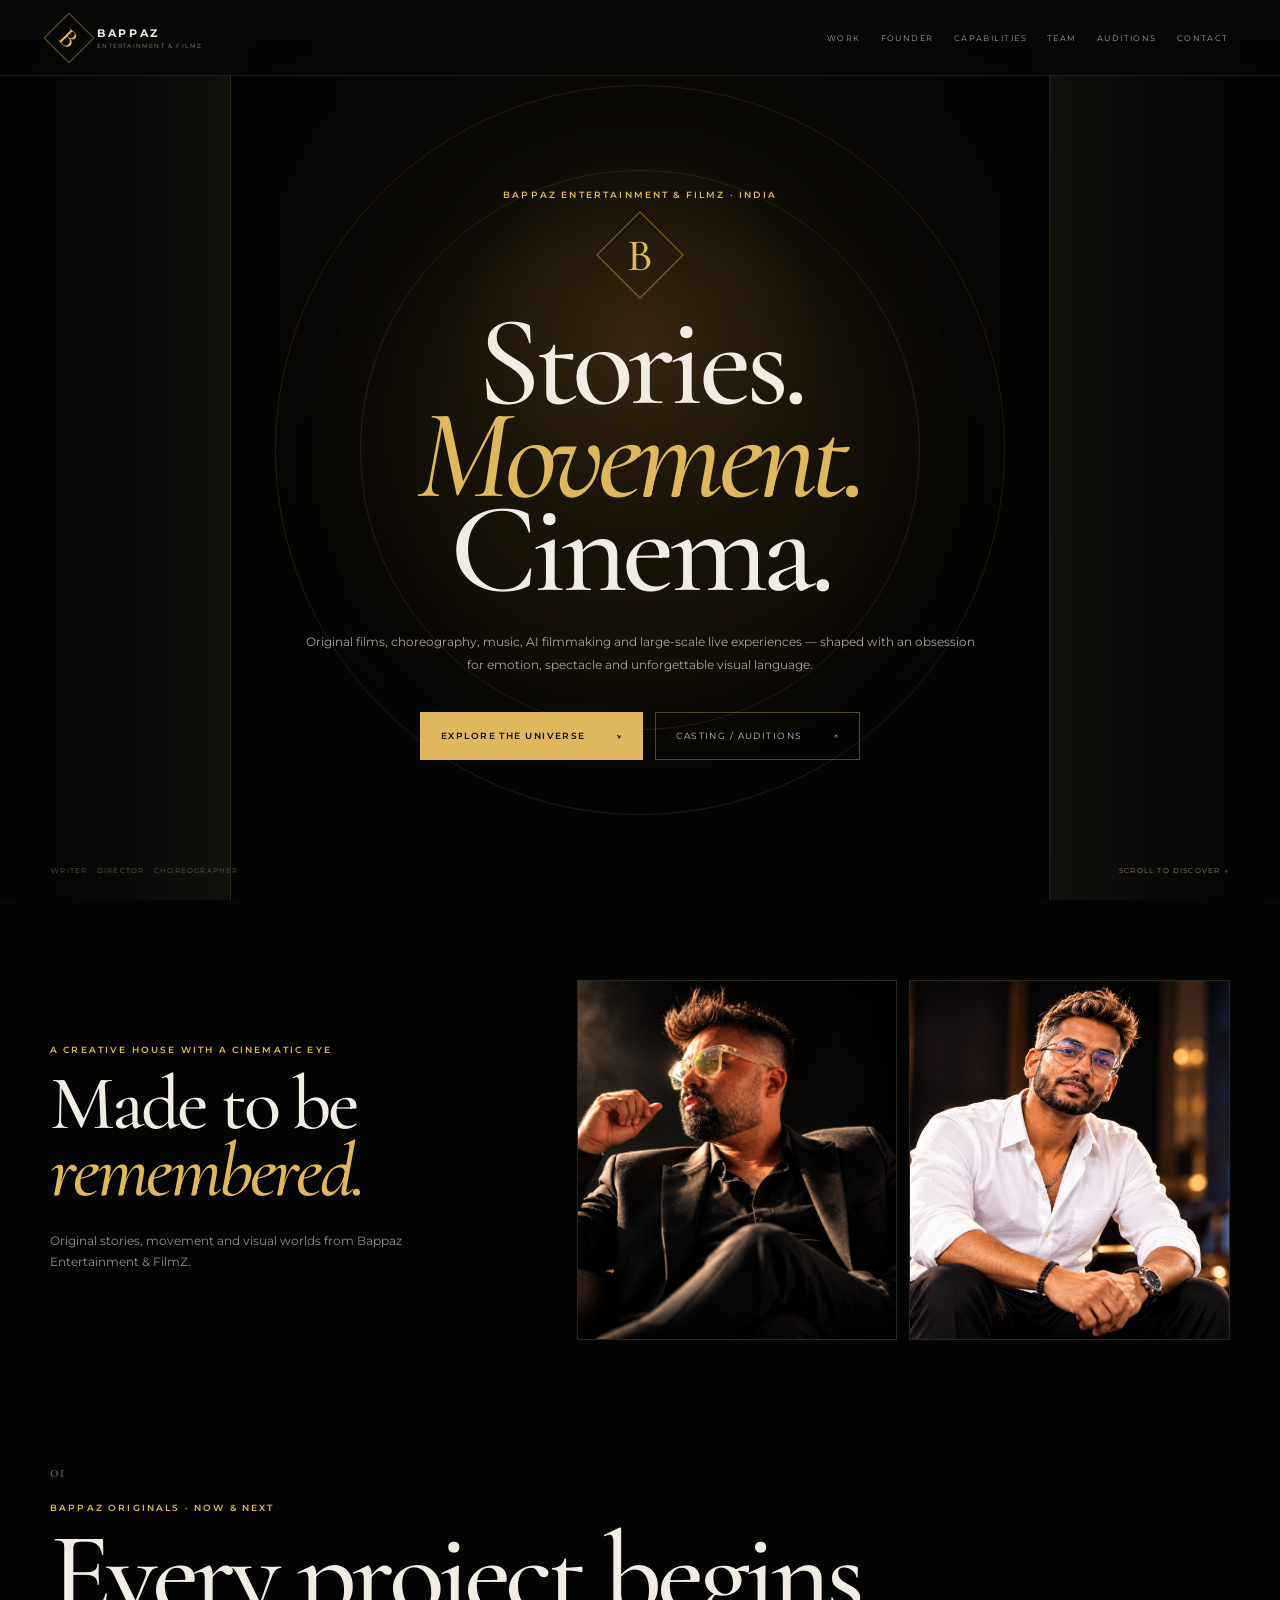
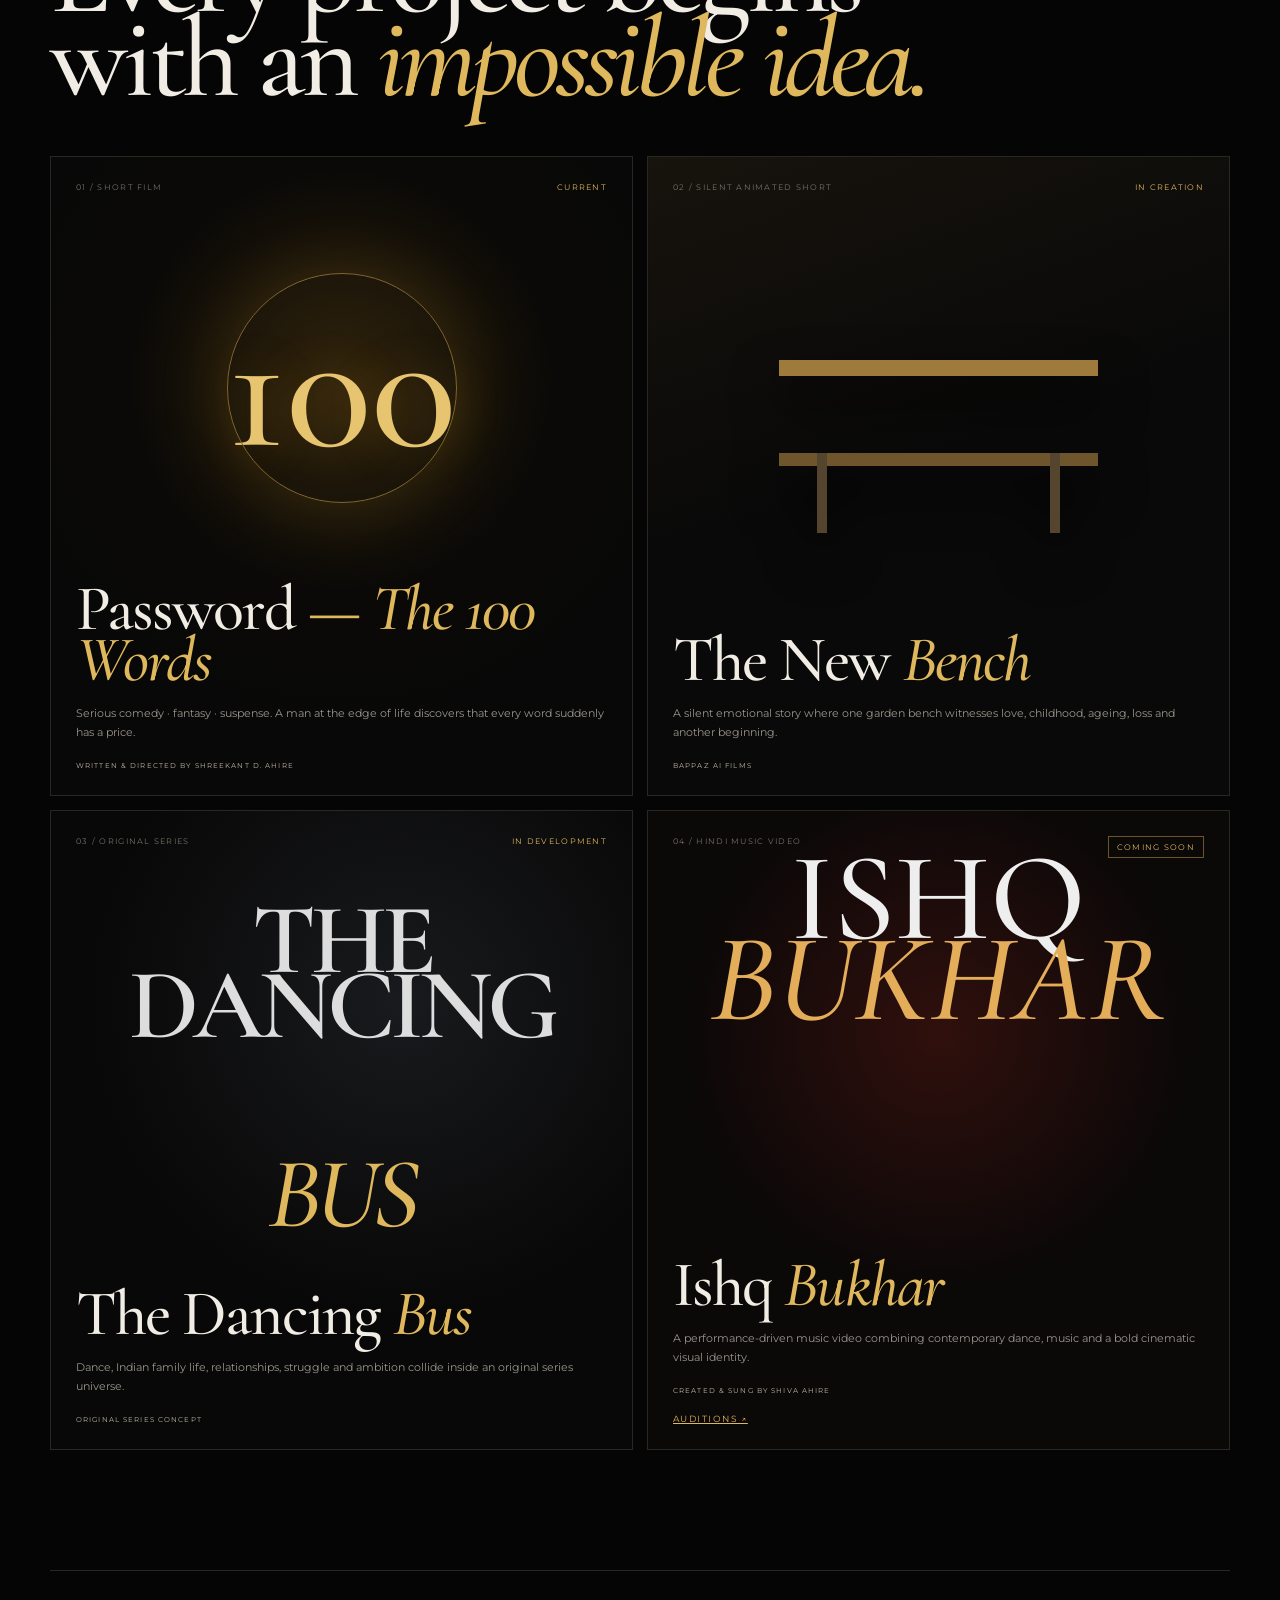
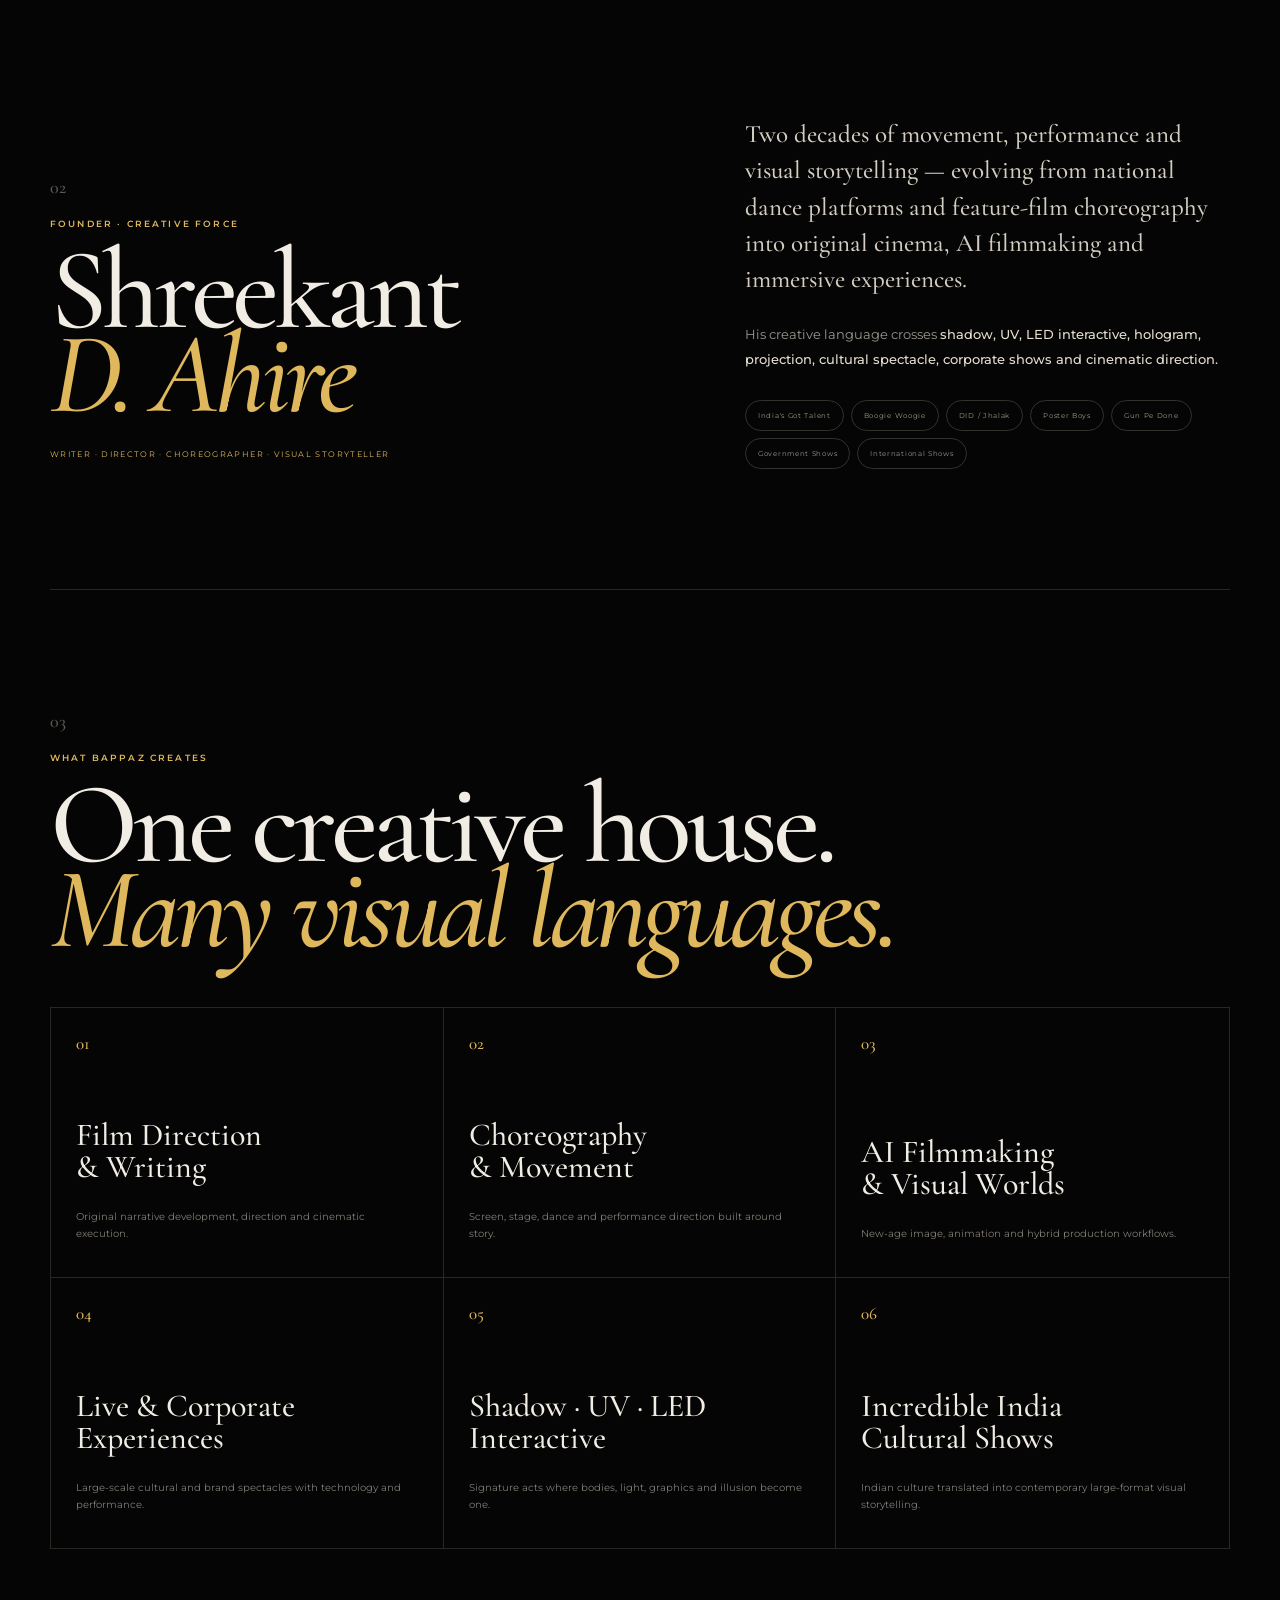
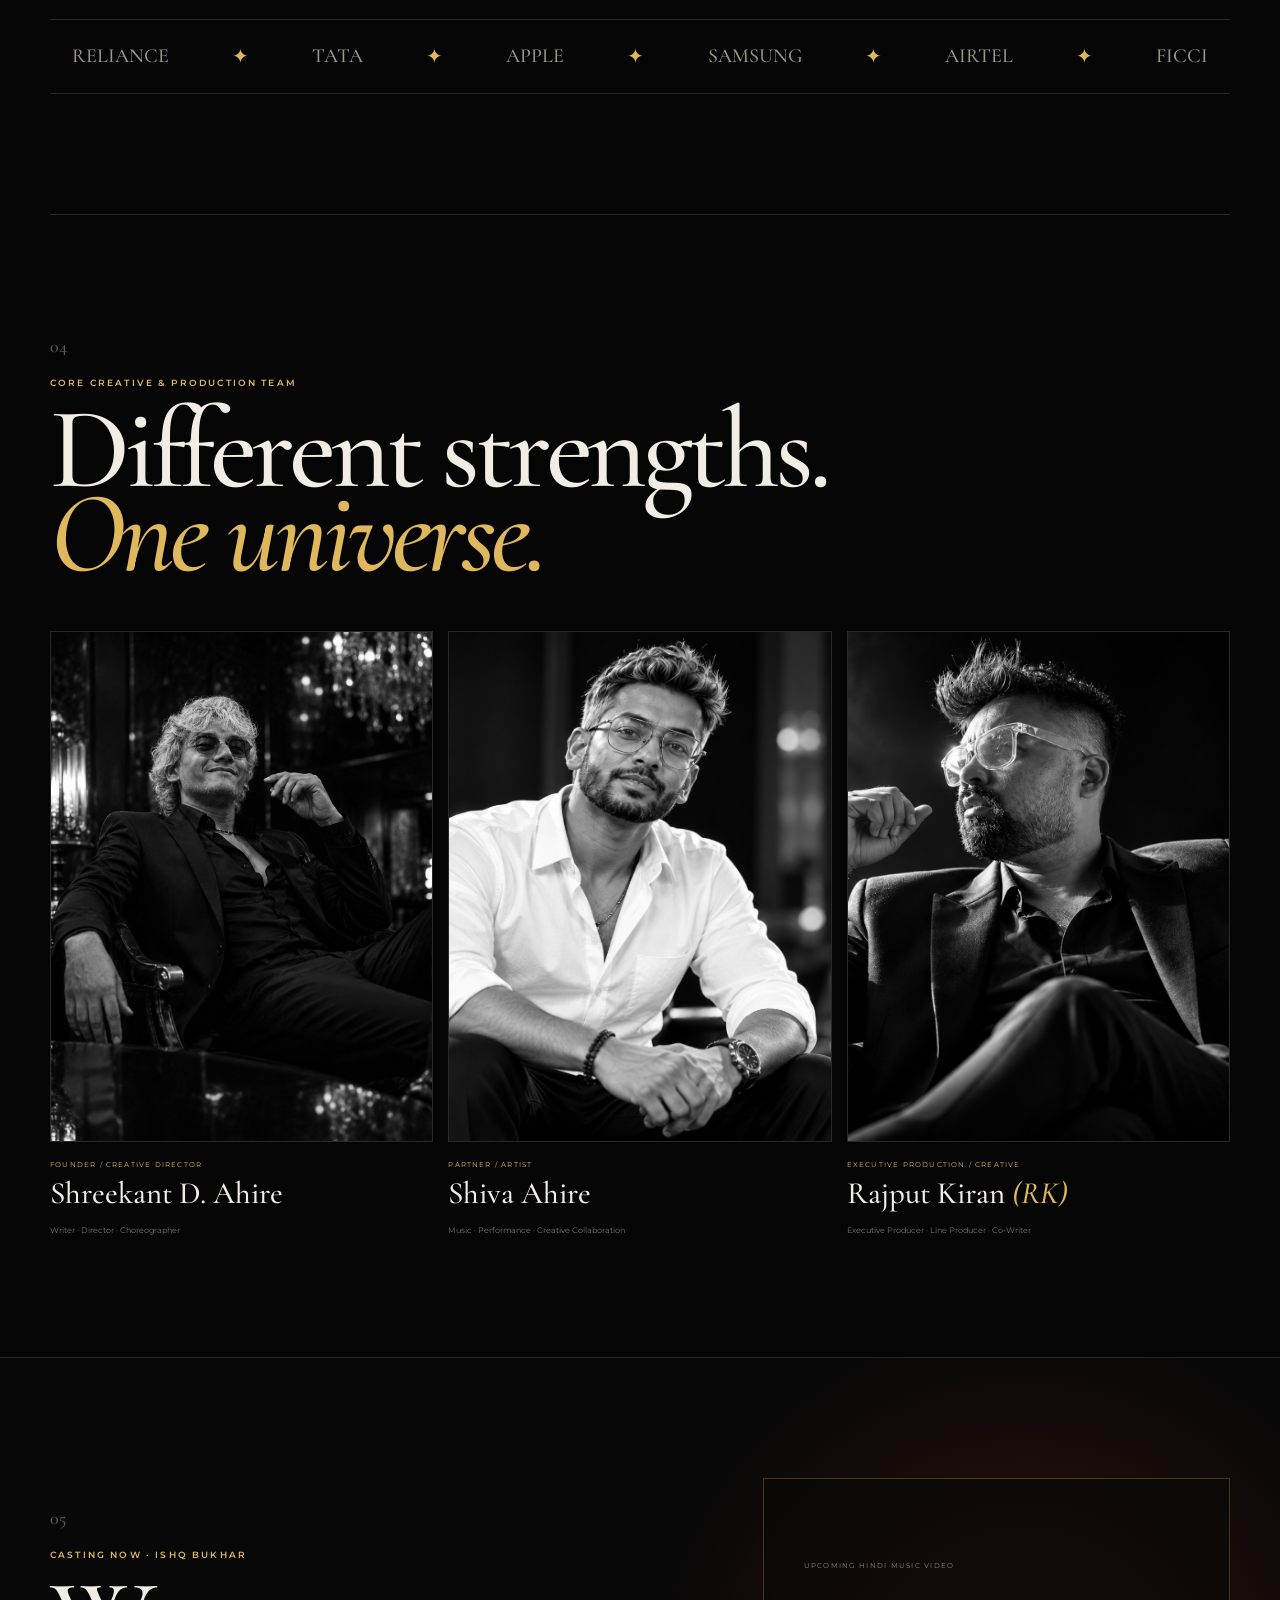
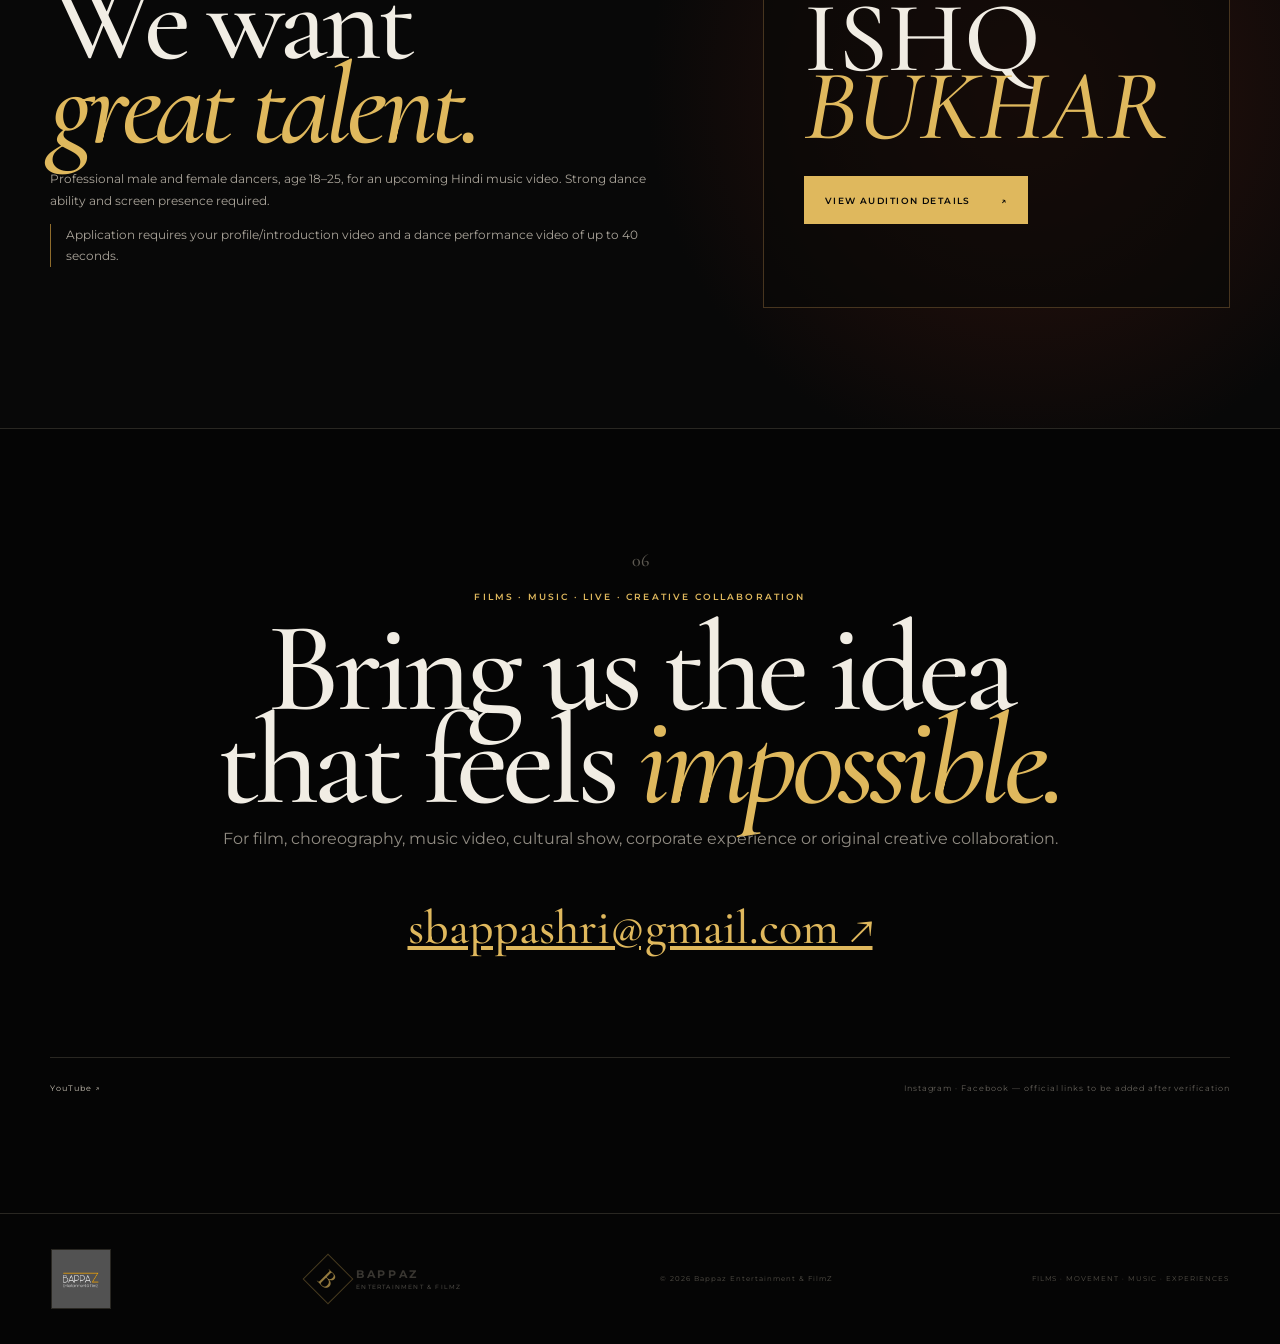
==== commit 118d5fc7: "Improve Google discoverability with SEO and organization structured data" ====
--- a/index.html
+++ b/index.html
@@ -1 +1 @@
-<!doctype html><html lang="en" class="no-js"><head><meta charset="utf-8"><meta name="viewport" content="width=device-width,initial-scale=1"><meta name="description" content="Bappaz Entertainment & FilmZ — films, choreography, music, AI filmmaking and live experiences."><title>Bappaz Entertainment & FilmZ</title><link rel="stylesheet" href="assets/site.css"><script>document.documentElement.classList.replace('no-js','js')</script><script defer src="assets/site.js"></script></head><body><a class="skip" href="#main">Skip to content</a><header class="topbar"><a class="brand" href="#top" aria-label="Bappaz Entertainment and FilmZ home"><img class="nav-logo" src="assets/archive/bappaz-original-logo.jpg" alt="" width="36" height="36"><span><b>BAPPAZ</b><small>ENTERTAINMENT & FILMZ</small></span></a><button class="menu" type="button" aria-expanded="false" aria-controls="primary-nav"><span></span><span></span><span></span><b>MENU</b></button><nav id="primary-nav" aria-label="Primary navigation"><a href="#work">Work</a><a href="#performances">Performances</a><a href="#gallery">Gallery</a><a href="#about">Founder</a><a href="#capabilities">Capabilities</a><a href="#team">Team</a><a href="#auditions">Auditions</a><a href="#contact">Contact</a></nav></header><main id="main"><section id="top" class="hero"><div class="hero-glow"></div><div class="hero-ring ring-a"></div><div class="hero-ring ring-b"></div><div class="hero-content" data-reveal><p class="eyebrow">BAPPAZ ENTERTAINMENT & FILMZ · INDIA</p><div class="hero-monogram" aria-hidden="true"><span>B</span></div><h1>Stories.<br><em>Movement.</em><br>Cinema.</h1><p class="hero-copy">Original films, choreography, music, AI filmmaking and large-scale live experiences — shaped with an obsession for emotion, spectacle and unforgettable visual language.</p><div class="actions"><a class="button gold" href="#work">Explore the Universe <span>↘</span></a><a class="button ghost" href="auditions.html">Casting / Auditions <span>↗</span></a></div></div><div class="hero-foot"><span>WRITER · DIRECTOR · CHOREOGRAPHER</span><a href="#work">SCROLL TO DISCOVER ↓</a></div></section><section class="archive-identity" aria-label="Bappaz visual identity"><img src="assets/archive/hero.webp" alt="Dancer moving through a copper spotlight" loading="lazy"><div><p class="eyebrow">THE BAPPAZ UNIVERSE</p><img class="identity-mark" src="assets/archive/bappaz-logo-3d.webp" alt="Bappaz Entertainment & FilmZ sculpted logo" loading="lazy"><p>Stories that move you. Performances that stay with you.</p></div></section><section class="visual-feature" aria-label="Bappaz creative portraits"><div class="visual-intro"><p class="eyebrow">A CREATIVE HOUSE WITH A CINEMATIC EYE</p><h2>Made to be <em>remembered.</em></h2><p>Original stories, movement and visual worlds from Bappaz Entertainment &amp; FilmZ.</p></div><div class="visual-images"><img src="assets/portrait-editorial-black.jpg" alt="Cinematic portrait in a black suit" loading="lazy" width="1536" height="1502"><img src="assets/portrait-editorial-white.jpg" alt="Cinematic portrait in a white shirt" loading="lazy" width="1536" height="1205"></div></section><section id="performances" class="section performances"><header class="section-head" data-reveal><p class="eyebrow">ON STAGE & ON SCREEN</p><h2>Movement that<br><em>stays with you.</em></h2><p class="section-intro">Six selected performances from the Bappaz archive. Each opens the original film on YouTube.</p></header><div class="performance-grid"><article class="performance-card"><a class="performance-image" href="https://www.youtube.com/watch?v=ac8uAINoFPY" target="_blank" rel="noopener noreferrer" aria-label="Watch India’s Pride — National Symbols on YouTube"><img src="https://i.ytimg.com/vi/ac8uAINoFPY/hqdefault.jpg" alt="India’s Pride — National Symbols video thumbnail" loading="lazy"><span aria-hidden="true">▶</span></a><div class="performance-copy"><small>CULTURAL SHOW · 2025</small><h3>India’s Pride — National Symbols</h3><p>India’s iconic imagery brought to life through ensemble dance, costume and theatre.</p><a href="https://www.youtube.com/watch?v=ac8uAINoFPY" target="_blank" rel="noopener noreferrer">WATCH FILM ↗</a><details class="performance-credit"><summary>Production credits</summary><p>Concept & direction: Shreekant Dhyandev Ahire. Choreography: Aditi Jadhav. Costumes & props: Shivaji Ahire. Management: RK Kiran Solanki.</p></details></div></article><article class="performance-card"><a class="performance-image" href="https://www.youtube.com/watch?v=Mk0s-5A9ZqA" target="_blank" rel="noopener noreferrer" aria-label="Watch Culture of India on YouTube"><img src="https://i.ytimg.com/vi/Mk0s-5A9ZqA/hqdefault.jpg" alt="Culture of India video thumbnail" loading="lazy"><span aria-hidden="true">▶</span></a><div class="performance-copy"><small>CULTURAL SHOW · 2024</small><h3>Culture of India</h3><p>A journey through Punjab, Maharashtra, Gujarat, Kerala, Manipur and Karnataka.</p><a href="https://www.youtube.com/watch?v=Mk0s-5A9ZqA" target="_blank" rel="noopener noreferrer">WATCH FILM ↗</a><details class="performance-credit"><summary>Production credits</summary><p>Bappaz Entertainment / Bappa Excel team. Shreekant Ahire. Creative director: Shivaji Ahire. Performed in Goa on 7 January 2024.</p></details></div></article><article class="performance-card"><a class="performance-image" href="https://www.youtube.com/watch?v=YCQyv4hd2zw" target="_blank" rel="noopener noreferrer" aria-label="Watch Indo Western on YouTube"><img src="https://i.ytimg.com/vi/YCQyv4hd2zw/hqdefault.jpg" alt="Indo Western video thumbnail" loading="lazy"><span aria-hidden="true">▶</span></a><div class="performance-copy"><small>FUSION · 2024</small><h3>Indo Western</h3><p>Indian expression meets contemporary movement in a corporate stage performance.</p><a href="https://www.youtube.com/watch?v=YCQyv4hd2zw" target="_blank" rel="noopener noreferrer">WATCH FILM ↗</a><details class="performance-credit"><summary>Production credits</summary><p>Published by Bappaz Entertainment. Original title: INDO WESTERN DANCE STYLE 2024.</p></details></div></article><article class="performance-card"><a class="performance-image" href="https://www.youtube.com/watch?v=_W27L_cInwE" target="_blank" rel="noopener noreferrer" aria-label="Watch Save Earth. Save Nature. on YouTube"><img src="https://i.ytimg.com/vi/_W27L_cInwE/hqdefault.jpg" alt="Save Earth. Save Nature. video thumbnail" loading="lazy"><span aria-hidden="true">▶</span></a><div class="performance-copy"><small>SHADOW ACT · 2021</small><h3>Save Earth. Save Nature.</h3><p>A message for the planet expressed through silhouettes and ensemble movement.</p><a href="https://www.youtube.com/watch?v=_W27L_cInwE" target="_blank" rel="noopener noreferrer">WATCH FILM ↗</a><details class="performance-credit"><summary>Production credits</summary><p>Creative team: Shreekant Ahire & Shivaji Ahire. VFX: Thakur Bhai. Production: Aashish & Kiran (RK). Bappa Excel Dance Crew.</p></details></div></article><article class="performance-card"><a class="performance-image" href="https://www.youtube.com/watch?v=A-kE3I8I41g" target="_blank" rel="noopener noreferrer" aria-label="Watch UV act — Imagine your own world on YouTube"><img src="https://i.ytimg.com/vi/A-kE3I8I41g/hqdefault.jpg" alt="UV act — Imagine your own world video thumbnail" loading="lazy"><span aria-hidden="true">▶</span></a><div class="performance-copy"><small>UV ACT · 2021</small><h3>UV act — Imagine your own world</h3><p>Light, movement and imagination shape a visual performance.</p><a href="https://www.youtube.com/watch?v=A-kE3I8I41g" target="_blank" rel="noopener noreferrer">WATCH FILM ↗</a><details class="performance-credit"><summary>Production credits</summary><p>Direction: Shreekant D. Ahire & Shivaji D. Ahire. Published by Bappaz Entertainment.</p></details></div></article><article class="performance-card"><a class="performance-image" href="https://www.youtube.com/watch?v=CweV7ftO67c" target="_blank" rel="noopener noreferrer" aria-label="Watch Ganpati Bappa on YouTube"><img src="https://i.ytimg.com/vi/CweV7ftO67c/hqdefault.jpg" alt="Ganpati Bappa video thumbnail" loading="lazy"><span aria-hidden="true">▶</span></a><div class="performance-copy"><small>MUSIC VIDEO · 2023</small><h3>Ganpati Bappa</h3><p>Devotion, movement and community with Manjalpur Na Raja, Vadodara.</p><a href="https://www.youtube.com/watch?v=CweV7ftO67c" target="_blank" rel="noopener noreferrer">WATCH FILM ↗</a><details class="performance-credit"><summary>Production credits</summary><p>Featuring, direction & choreography: Shreekant D. Ahire. Music, lyrics & vocals: Prakash Prabhakar. Producer: Shiva Ahire. Bappaz Entertainment & Films / Street Walkers Production.</p></details></div></article></div><a class="button ghost more-work" href="https://www.youtube.com/channel/UCHWiOSHuixXOOczG9f1ntyQ" target="_blank" rel="noopener noreferrer">Explore the FilmZ channel ↗</a></section><section id="work" class="section work"><header class="section-head" data-reveal><p class="index">01</p><p class="eyebrow">BAPPAZ ORIGINALS · NOW & NEXT</p><h2>Every project begins<br>with an <em>impossible idea.</em></h2></header><div class="projects"><article class="project password" data-reveal><div class="project-top"><span>01 / SHORT FILM</span><span class="status">CURRENT</span></div><div class="project-art"><img class="project-image" src="assets/archive/password-poster.jpg" alt="Password — The 100 Words short film poster" loading="lazy"></div><div class="project-copy"><h3>Password <em>— The 100 Words</em></h3><p>Serious comedy · fantasy · suspense. A man at the edge of life discovers that every word suddenly has a price.</p><small>WRITTEN & DIRECTED BY SHREEKANT D. AHIRE · DOP RAVI PRACHA</small></div></article><article class="project bench" data-reveal><div class="project-top"><span>02 / SILENT ANIMATED SHORT</span><span class="status">IN CREATION</span></div><div class="project-art"><img class="project-image" src="assets/archive/the-new-bench-concept.webp" alt="The New Bench concept artwork" loading="lazy"></div><div class="project-copy"><h3>The New <em>Bench</em></h3><p>A silent emotional story where one garden bench witnesses love, childhood, ageing, loss and another beginning.</p><small>BAPPAZ AI FILMS · 4–5 MIN · DIALOGUE-FREE · IN DEVELOPMENT</small><a class="mini-link" href="the-new-bench.html">EXPLORE THE CONCEPT ↗</a></div></article><article class="project dancing" data-reveal><div class="project-top"><span>03 / ORIGINAL SERIES</span><span class="status">IN DEVELOPMENT</span></div><div class="project-art bus-art">THE<br>DANCING<br><i>BUS</i></div><div class="project-copy"><h3>The Dancing <em>Bus</em></h3><p>Dance, Indian family life, relationships, struggle and ambition collide inside an original series universe.</p><small>ORIGINAL SERIES CONCEPT</small></div></article><article class="project ishq" data-reveal><div class="project-top"><span>04 / HINDI MUSIC VIDEO</span><span class="status live">COMING SOON</span></div><div class="project-art"><img class="project-image" src="assets/archive/ishq-bukhar-coming-soon.png" alt="Ishq Bukhar coming soon artwork" loading="lazy"></div><div class="project-copy"><h3>Ishq <em>Bukhar</em></h3><p>A performance-driven music video combining contemporary dance, music and a bold cinematic visual identity.</p><small>CREATED & SUNG BY SHIVA AHIRE</small><a class="mini-link" href="auditions.html">AUDITIONS ↗</a></div></article><article class="project adbhut" data-reveal><div class="project-top"><span>05 / ORIGINAL ADVENTURE</span><span class="status">IN DEVELOPMENT</span></div><div class="project-art adbhut-art">ADBHUT<br><em>DUNIYA</em></div><div class="project-copy"><h3>Adbhut <em>Duniya</em></h3><p>Two seekers. An ancient mystery. A fictional adventure into the submerged world of Dwarka — and the desires that draw them there.</p><small>ORIGINAL STORY CONCEPT</small></div></article></div></section><section id="about" class="section founder"><div class="founder-grid"><div data-reveal><p class="index">02</p><p class="eyebrow">FOUNDER · CREATIVE FORCE</p><h2>Shreekant<br><em>D. Ahire</em></h2><p class="role">SHREEKANT DHYANDEV AHIRE · WRITER · DIRECTOR · CHOREOGRAPHER · VISUAL STORYTELLER</p></div><div class="founder-copy" data-reveal><p class="lead">Two decades of movement, performance and visual storytelling — evolving from national dance platforms and feature-film choreography into original cinema, AI filmmaking and immersive experiences.</p><p>His creative language crosses <strong>shadow, UV, LED interactive, hologram, projection, cultural spectacle, corporate shows and cinematic direction.</strong></p><div class="credits"><span>India's Got Talent</span><span>Boogie Woogie</span><span>DID / Jhalak</span><span>Poshter Boyz</span><span>What About Savarkar</span><span>Back Benchers</span><span>Gun Pe Done</span><span>Government Shows</span><span>International Shows</span></div><p class="credit-note">Selected choreography and performance credits include <em>Poshter Boyz</em> (Marathi, 2014), <em>What About Savarkar</em> (Marathi), <em>Gun Pe Done</em> (Hindi) and <em>Back Benchers</em> (Gujarati). These are film credits, not Bappaz original productions.</p></div></div></section><section id="capabilities" class="section capabilities"><header class="section-head" data-reveal><p class="index">03</p><p class="eyebrow">WHAT BAPPAZ CREATES</p><h2>One creative house.<br><em>Many visual languages.</em></h2></header><div class="cap-grid"><article data-reveal><span>01</span><h3>Film Direction<br>& Writing</h3><p>Original narrative development, direction and cinematic execution.</p></article><article data-reveal><span>02</span><h3>Choreography<br>& Movement</h3><p>Screen, stage, dance and performance direction built around story.</p></article><article data-reveal><span>03</span><h3>AI Filmmaking<br>& Visual Worlds</h3><p>New-age image, animation and hybrid production workflows.</p></article><article data-reveal><span>04</span><h3>Live & Corporate<br>Experiences</h3><p>Large-scale cultural and brand spectacles with technology and performance.</p></article><article data-reveal><span>05</span><h3>Shadow · UV · LED<br>Interactive</h3><p>Signature acts where bodies, light, graphics and illusion become one.</p></article><article data-reveal><span>06</span><h3>Incredible India<br>Cultural Shows</h3><p>Indian culture translated into contemporary large-format visual storytelling.</p></article></div><p class="cap-note">Our craft spans films and music videos, live shows and brand experiences, shadow / UV / visual acts, and wedding and celebration direction.</p><div class="celebration"><div><p class="eyebrow">PERSONAL MOMENTS, CINEMATICALLY STAGED</p><h3>Wedding &amp; celebration <em>direction.</em></h3><p>Bespoke entries, sangeet choreography, varmala concepts and ensemble performances designed around the couple and venue.</p></div><a class="button ghost" href="#contact">Design your celebration ↗</a></div><div class="client-strip"><span>RELIANCE</span><i>✦</i><span>TATA</span><i>✦</i><span>APPLE</span><i>✦</i><span>SAMSUNG</span><i>✦</i><span>AIRTEL</span><i>✦</i><span>FICCI</span></div></section><section id="gallery" class="section gallery"><header class="section-head" data-reveal><p class="eyebrow">THE PEOPLE · THE PROCESS · THE MOMENTS</p><h2>Behind the<br><em>spectacle.</em></h2></header><div class="gallery-grid"><figure class="gallery-wide"><img src="assets/archive/bappaz-gold-ensemble.jpg" alt="Bappaz ensemble in gold performance costumes" loading="lazy"><figcaption>THE ENSEMBLE / LIVE PERFORMANCE</figcaption></figure><figure><img src="assets/archive/director-at-work.jpg" alt="Shreekant directing at a monitor" loading="lazy"><figcaption>DIRECTOR AT WORK</figcaption></figure><figure><img src="assets/archive/cultural-backstage.jpg" alt="Performers backstage in cultural costumes" loading="lazy"><figcaption>BEHIND THE SCENES</figcaption></figure><figure><img src="assets/archive/poshter-boyz-archive.jpg" alt="Shreekant with Shreyas Talpade at Poshter Boyz" loading="lazy"><figcaption>POSHTER BOYZ / ARCHIVE</figcaption></figure><figure><img src="assets/archive/boogie-woogie-stage.jpg" alt="Bappa Excel performers on the Boogie Woogie stage" loading="lazy"><figcaption>BOOGIE WOOGIE / ARCHIVE</figcaption></figure></div><div class="on-set"><img src="assets/archive/on-set-poster.jpg" alt="On set celebration video still" loading="lazy"><div><p class="eyebrow">PERSONAL ARCHIVE · 35 SECONDS</p><h3>Varun Dhawan — “Bappaz Rock!”</h3><p>A shout-out with the crew, shared from Shreekant’s personal video archive.</p><a href="assets/archive/on-set-celebration.mp4" target="_blank" rel="noopener noreferrer">WATCH THE CLIP ↗</a></div></div><div class="archive-links"><a href="https://www.youtube.com/watch?v=W2lBJ7HHHxU" target="_blank" rel="noopener noreferrer">SILVER PLAY BUTTON ↗</a><a href="https://www.youtube.com/watch?v=GGiFCx0VuJA" target="_blank" rel="noopener noreferrer">DHARMESH SIR / SHRESHTHA ↗</a><a href="https://www.youtube.com/watch?v=B_ad8oadxv8" target="_blank" rel="noopener noreferrer">BOOGIE WOOGIE FILM ↗</a><a href="assets/archive/on-set-celebration.mp4" target="_blank" rel="noopener noreferrer">ON SET CELEBRATION ↗</a><a href="https://timesofindia.indiatimes.com/tv/news/hindi/indias-got-talent-and-the-finalists-are-/articleshow/4896721.cms" target="_blank" rel="noopener noreferrer">INDIA'S GOT TALENT ARCHIVE ↗</a><a href="https://www.hire4event.com/artist/bappaz-entertainment" target="_blank" rel="noopener noreferrer">HIRE4EVENT PROFILE ↗</a></div></section><section id="team" class="section team"><header class="section-head" data-reveal><p class="index">04</p><p class="eyebrow">CORE CREATIVE & PRODUCTION TEAM</p><h2>Different strengths.<br><em>One universe.</em></h2></header><div class="team-grid"><article class="person founder-card" data-reveal><div class="portrait founder-portrait"><img src="assets/shreekant-founder-full.jpg" alt="Shreekant D. Ahire, founder of Bappaz Entertainment & FilmZ" loading="lazy" width="1229" height="1536"></div><p>FOUNDER / CREATIVE DIRECTOR</p><h3>Shreekant D. Ahire</h3><small>Writer · Director · Choreographer</small></article><article class="person" data-reveal><div class="portrait"><img src="SHIV%20AHIRE.png" alt="Shiva Ahire, partner and artist at Bappaz Entertainment & FilmZ" loading="lazy"></div><p>PARTNER / ARTIST</p><h3>Shiva Ahire</h3><small>Music · Performance · Creative Collaboration</small></article><article class="person" data-reveal><div class="portrait"><img src="file_0000000097bc8207af639b28cc48c8f5.png" alt="Rajput Kiran RK, executive production and creative team at Bappaz Entertainment & FilmZ" loading="lazy"></div><p>EXECUTIVE PRODUCTION / CREATIVE</p><h3>Rajput Kiran <em>(RK)</em></h3><small>Executive Producer · Line Producer · Co-Writer</small></article></div></section><section class="section cofounder"><div><p class="eyebrow">CO-FOUNDER · CREATIVE COLLABORATOR</p><h2>Shiv <em>Ahire.</em></h2><p>Across performance, music and production, Shiv helps bring the Bappaz vision from an idea to the stage and screen.</p></div><div class="cofounder-contact"><a href="tel:+919920101966">+91 99201 01966 ↗</a><a href="mailto:bappaexcel77@gmail.com">bappaexcel77@gmail.com ↗</a><a href="https://wa.me/919920101966" target="_blank" rel="noopener noreferrer">WhatsApp Shiv ↗</a></div></section><section id="auditions" class="section audition"><div data-reveal><p class="index">05</p><p class="eyebrow">CASTING NOW · ISHQ BUKHAR</p><h2>We want<br><em>great talent.</em></h2><p>Professional male and female dancers, age 18–25, for an upcoming Hindi music video. Strong dance ability and screen presence required.</p><p class="upload-note">Application requires your profile/introduction video and a dance performance video of up to 40 seconds.</p></div><div class="audition-cta" data-reveal><span>UPCOMING HINDI MUSIC VIDEO</span><strong>ISHQ<br><em>BUKHAR</em></strong><a class="button gold" href="auditions.html">View Audition Details <span>↗</span></a></div></section><section id="contact" class="section contact"><div data-reveal><p class="index">06</p><p class="eyebrow">FILMS · MUSIC · LIVE · CREATIVE COLLABORATION</p><h2>Bring us the idea<br>that feels <em>impossible.</em></h2><p>For film, choreography, music video, cultural show, corporate experience or original creative collaboration.</p><a class="mail" href="mailto:sbappashri@gmail.com">sbappashri@gmail.com ↗</a><div class="contact-channels"><div><small>SHREEKANT AHIRE / CREATIVE</small><a href="tel:+919967255438">+91 99672 55438</a><a href="https://wa.me/919967255438" target="_blank" rel="noopener noreferrer">WhatsApp ↗</a></div><div><small>SHIV AHIRE / CO-FOUNDER</small><a href="tel:+919920101966">+91 99201 01966</a><a href="mailto:bappaexcel77@gmail.com">bappaexcel77@gmail.com ↗</a></div></div><p>Mumbai · Vadodara · Working worldwide</p></div><form id="enquiry-form" class="enquiry" aria-label="Project enquiry"><h3>Tell us about your idea.</h3><p>We’ll prepare a message in your chosen app. You can review it before sending.</p><div class="form-grid"><label>Talk to<select name="recipient"><option value="shreekant">Shreekant Ahire</option><option value="shiv">Shiv Ahire</option></select></label><label>Your name<input name="name" required autocomplete="name"></label><label>Email<input name="email" type="email" required autocomplete="email"></label><label>Company / organisation<input name="company" autocomplete="organization"></label><label>What are you planning?<select name="interest"><option>Film / music video</option><option>Live show / cultural act</option><option>Brand experience</option><option>Wedding / celebration</option><option>Other collaboration</option></select></label><label>City / venue<input name="city"></label><label>Target date<input name="date" type="date"></label><label class="form-wide">A little about the idea<textarea name="brief" required rows="5"></textarea></label></div><div class="form-actions"><button class="button gold" type="submit" value="whatsapp">Prepare WhatsApp ↗</button><button class="button ghost" type="submit" value="email">Prepare email ↗</button></div><p id="form-status" role="status"></p></form><div class="social"><a href="https://www.youtube.com/channel/UCHWiOSHuixXOOczG9f1ntyQ" target="_blank" rel="noopener noreferrer">FilmZ YouTube ↗</a><a href="https://www.youtube.com/channel/UCADEp7goBiyrquyBtjsbWig" target="_blank" rel="noopener noreferrer">Live acts YouTube ↗</a><a href="https://www.instagram.com/bappaz_entertainment_and_filmz/" target="_blank" rel="noopener noreferrer">Instagram ↗</a><a href="https://www.facebook.com/p/Shrikantahirebappa-61593348601616/" target="_blank" rel="noopener noreferrer">Facebook ↗</a></div></section></main><footer><img class="footer-logo" src="assets/archive/bappaz-logo-3d.webp" alt="Bappaz Entertainment & FilmZ logo" loading="lazy" width="1536" height="1536"><a class="brand footer-brand" href="#top"><img class="nav-logo" src="assets/archive/bappaz-original-logo.jpg" alt="" width="36" height="36"><span><b>BAPPAZ</b><small>ENTERTAINMENT & FILMZ</small></span></a><p>© 2026 Bappaz Entertainment & FilmZ</p><p>FILMS · MOVEMENT · MUSIC · EXPERIENCES</p></footer></body></html>+<!doctype html><html lang="en" class="no-js"><head><meta charset="utf-8"><meta name="viewport" content="width=device-width,initial-scale=1"><meta name="description" content="Bappaz Entertainment & FilmZ — films, choreography, music, AI filmmaking and live experiences."><title>Bappaz Entertainment & FilmZ | Film Production & Choreography Mumbai</title><meta name="robots" content="index, follow, max-image-preview:large"><meta name="keywords" content="Bappaz Entertainment and FilmZ, Bappaz Entertainment, Bappa Excel Dance, Shreekant Ahire, Shrikant Ahire, film production Mumbai, choreography Mumbai, shadow act, corporate events, live shows, AI filmmaking"><meta property="og:type" content="website"><meta property="og:title" content="Bappaz Entertainment & FilmZ | Film Production, Choreography & Live Shows"><meta property="og:description" content="Original films, choreography, corporate events, shadow and UV acts, AI filmmaking and cinematic live experiences."><meta property="og:url" content="https://bappaz.github.io/bappaz-entertainment/"><link rel="canonical" href="https://bappaz.github.io/bappaz-entertainment/"><script type="application/ld+json">{"@context":"https://schema.org","@type":"Organization","name":"Bappaz Entertainment & FilmZ","alternateName":["Bappaz Entertainment","Bappa Excel Dance"],"url":"https://bappaz.github.io/bappaz-entertainment/","description":"Film production, choreography, original music videos, shadow and UV acts, corporate events, AI filmmaking and live entertainment in India.","founder":{"@type":"Person","name":"Shreekant Ahire"},"areaServed":"India","knowsAbout":["Film production","Dance choreography","Corporate events","Shadow acts","UV performances","AI filmmaking"]}</script><link rel="stylesheet" href="assets/site.css"><script>document.documentElement.classList.replace('no-js','js')</script><script defer src="assets/site.js"></script></head><body><a class="skip" href="#main">Skip to content</a><header class="topbar"><a class="brand" href="#top" aria-label="Bappaz Entertainment and FilmZ home"><span class="brand-gem">B</span><span><b>BAPPAZ</b><small>ENTERTAINMENT & FILMZ</small></span></a><button class="menu" type="button" aria-expanded="false" aria-controls="primary-nav"><span></span><span></span><span></span><b>MENU</b></button><nav id="primary-nav" aria-label="Primary navigation"><a href="#work">Work</a><a href="#about">Founder</a><a href="#capabilities">Capabilities</a><a href="#team">Team</a><a href="#auditions">Auditions</a><a href="#contact">Contact</a></nav></header><main id="main"><section id="top" class="hero"><div class="hero-glow"></div><div class="hero-ring ring-a"></div><div class="hero-ring ring-b"></div><div class="hero-content" data-reveal><p class="eyebrow">BAPPAZ ENTERTAINMENT & FILMZ · INDIA</p><div class="hero-monogram" aria-hidden="true"><span>B</span></div><h1>Stories.<br><em>Movement.</em><br>Cinema.</h1><p class="hero-copy">Original films, choreography, music, AI filmmaking and large-scale live experiences — shaped with an obsession for emotion, spectacle and unforgettable visual language.</p><div class="actions"><a class="button gold" href="#work">Explore the Universe <span>↘</span></a><a class="button ghost" href="auditions.html">Casting / Auditions <span>↗</span></a></div></div><div class="hero-foot"><span>WRITER · DIRECTOR · CHOREOGRAPHER</span><a href="#work">SCROLL TO DISCOVER ↓</a></div></section><section class="visual-feature" aria-label="Bappaz creative portraits"><div class="visual-intro"><p class="eyebrow">A CREATIVE HOUSE WITH A CINEMATIC EYE</p><h2>Made to be <em>remembered.</em></h2><p>Original stories, movement and visual worlds from Bappaz Entertainment &amp; FilmZ.</p></div><div class="visual-images"><img src="assets/portrait-editorial-black.jpg" alt="Cinematic portrait in a black suit" loading="lazy" width="1536" height="1502"><img src="assets/portrait-editorial-white.jpg" alt="Cinematic portrait in a white shirt" loading="lazy" width="1536" height="1205"></div></section><section id="work" class="section work"><header class="section-head" data-reveal><p class="index">01</p><p class="eyebrow">BAPPAZ ORIGINALS · NOW & NEXT</p><h2>Every project begins<br>with an <em>impossible idea.</em></h2></header><div class="projects"><article class="project password" data-reveal><div class="project-top"><span>01 / SHORT FILM</span><span class="status">CURRENT</span></div><div class="project-art"><span class="halo"></span><strong>100</strong></div><div class="project-copy"><h3>Password <em>— The 100 Words</em></h3><p>Serious comedy · fantasy · suspense. A man at the edge of life discovers that every word suddenly has a price.</p><small>WRITTEN & DIRECTED BY SHREEKANT D. AHIRE</small></div></article><article class="project bench" data-reveal><div class="project-top"><span>02 / SILENT ANIMATED SHORT</span><span class="status">IN CREATION</span></div><div class="project-art bench-art"><span></span></div><div class="project-copy"><h3>The New <em>Bench</em></h3><p>A silent emotional story where one garden bench witnesses love, childhood, ageing, loss and another beginning.</p><small>BAPPAZ AI FILMS</small></div></article><article class="project dancing" data-reveal><div class="project-top"><span>03 / ORIGINAL SERIES</span><span class="status">IN DEVELOPMENT</span></div><div class="project-art bus-art">THE<br>DANCING<br><i>BUS</i></div><div class="project-copy"><h3>The Dancing <em>Bus</em></h3><p>Dance, Indian family life, relationships, struggle and ambition collide inside an original series universe.</p><small>ORIGINAL SERIES CONCEPT</small></div></article><article class="project ishq" data-reveal><div class="project-top"><span>04 / HINDI MUSIC VIDEO</span><span class="status live">COMING SOON</span></div><div class="project-art pulse"><span>ISHQ</span><b>BUKHAR</b></div><div class="project-copy"><h3>Ishq <em>Bukhar</em></h3><p>A performance-driven music video combining contemporary dance, music and a bold cinematic visual identity.</p><small>CREATED & SUNG BY SHIVA AHIRE</small><a class="mini-link" href="auditions.html">AUDITIONS ↗</a></div></article></div></section><section id="about" class="section founder"><div class="founder-grid"><div data-reveal><p class="index">02</p><p class="eyebrow">FOUNDER · CREATIVE FORCE</p><h2>Shreekant<br><em>D. Ahire</em></h2><p class="role">WRITER · DIRECTOR · CHOREOGRAPHER · VISUAL STORYTELLER</p></div><div class="founder-copy" data-reveal><p class="lead">Two decades of movement, performance and visual storytelling — evolving from national dance platforms and feature-film choreography into original cinema, AI filmmaking and immersive experiences.</p><p>His creative language crosses <strong>shadow, UV, LED interactive, hologram, projection, cultural spectacle, corporate shows and cinematic direction.</strong></p><div class="credits"><span>India's Got Talent</span><span>Boogie Woogie</span><span>DID / Jhalak</span><span>Poster Boys</span><span>Gun Pe Done</span><span>Government Shows</span><span>International Shows</span></div></div></div></section><section id="capabilities" class="section capabilities"><header class="section-head" data-reveal><p class="index">03</p><p class="eyebrow">WHAT BAPPAZ CREATES</p><h2>One creative house.<br><em>Many visual languages.</em></h2></header><div class="cap-grid"><article data-reveal><span>01</span><h3>Film Direction<br>& Writing</h3><p>Original narrative development, direction and cinematic execution.</p></article><article data-reveal><span>02</span><h3>Choreography<br>& Movement</h3><p>Screen, stage, dance and performance direction built around story.</p></article><article data-reveal><span>03</span><h3>AI Filmmaking<br>& Visual Worlds</h3><p>New-age image, animation and hybrid production workflows.</p></article><article data-reveal><span>04</span><h3>Live & Corporate<br>Experiences</h3><p>Large-scale cultural and brand spectacles with technology and performance.</p></article><article data-reveal><span>05</span><h3>Shadow · UV · LED<br>Interactive</h3><p>Signature acts where bodies, light, graphics and illusion become one.</p></article><article data-reveal><span>06</span><h3>Incredible India<br>Cultural Shows</h3><p>Indian culture translated into contemporary large-format visual storytelling.</p></article></div><div class="client-strip"><span>RELIANCE</span><i>✦</i><span>TATA</span><i>✦</i><span>APPLE</span><i>✦</i><span>SAMSUNG</span><i>✦</i><span>AIRTEL</span><i>✦</i><span>FICCI</span></div></section><section id="team" class="section team"><header class="section-head" data-reveal><p class="index">04</p><p class="eyebrow">CORE CREATIVE & PRODUCTION TEAM</p><h2>Different strengths.<br><em>One universe.</em></h2></header><div class="team-grid"><article class="person founder-card" data-reveal><div class="portrait founder-portrait"><img src="assets/shreekant-founder-full.jpg" alt="Shreekant D. Ahire, founder of Bappaz Entertainment & FilmZ" loading="lazy" width="1229" height="1536"></div><p>FOUNDER / CREATIVE DIRECTOR</p><h3>Shreekant D. Ahire</h3><small>Writer · Director · Choreographer</small></article><article class="person" data-reveal><div class="portrait"><img src="SHIV%20AHIRE.png" alt="Shiva Ahire, partner and artist at Bappaz Entertainment & FilmZ" loading="lazy"></div><p>PARTNER / ARTIST</p><h3>Shiva Ahire</h3><small>Music · Performance · Creative Collaboration</small></article><article class="person" data-reveal><div class="portrait"><img src="file_0000000097bc8207af639b28cc48c8f5.png" alt="Rajput Kiran RK, executive production and creative team at Bappaz Entertainment & FilmZ" loading="lazy"></div><p>EXECUTIVE PRODUCTION / CREATIVE</p><h3>Rajput Kiran <em>(RK)</em></h3><small>Executive Producer · Line Producer · Co-Writer</small></article></div></section><section id="auditions" class="section audition"><div data-reveal><p class="index">05</p><p class="eyebrow">CASTING NOW · ISHQ BUKHAR</p><h2>We want<br><em>great talent.</em></h2><p>Professional male and female dancers, age 18–25, for an upcoming Hindi music video. Strong dance ability and screen presence required.</p><p class="upload-note">Application requires your profile/introduction video and a dance performance video of up to 40 seconds.</p></div><div class="audition-cta" data-reveal><span>UPCOMING HINDI MUSIC VIDEO</span><strong>ISHQ<br><em>BUKHAR</em></strong><a class="button gold" href="auditions.html">View Audition Details <span>↗</span></a></div></section><section id="contact" class="section contact"><div data-reveal><p class="index">06</p><p class="eyebrow">FILMS · MUSIC · LIVE · CREATIVE COLLABORATION</p><h2>Bring us the idea<br>that feels <em>impossible.</em></h2><p>For film, choreography, music video, cultural show, corporate experience or original creative collaboration.</p><a class="mail" href="mailto:sbappashri@gmail.com">sbappashri@gmail.com ↗</a></div><div class="social"><a href="https://www.youtube.com/@shreekantdanceahire9892" target="_blank" rel="noopener">YouTube ↗</a><span>Instagram · Facebook — official links to be added after verification</span></div></section></main><footer><img class="footer-logo" src="assets/bappaz-logo.jpg" alt="Bappaz Entertainment & FilmZ logo" loading="lazy" width="1536" height="1536"><a class="brand footer-brand" href="#top"><span class="brand-gem">B</span><span><b>BAPPAZ</b><small>ENTERTAINMENT & FILMZ</small></span></a><p>© 2026 Bappaz Entertainment & FilmZ</p><p>FILMS · MOVEMENT · MUSIC · EXPERIENCES</p></footer></body></html>
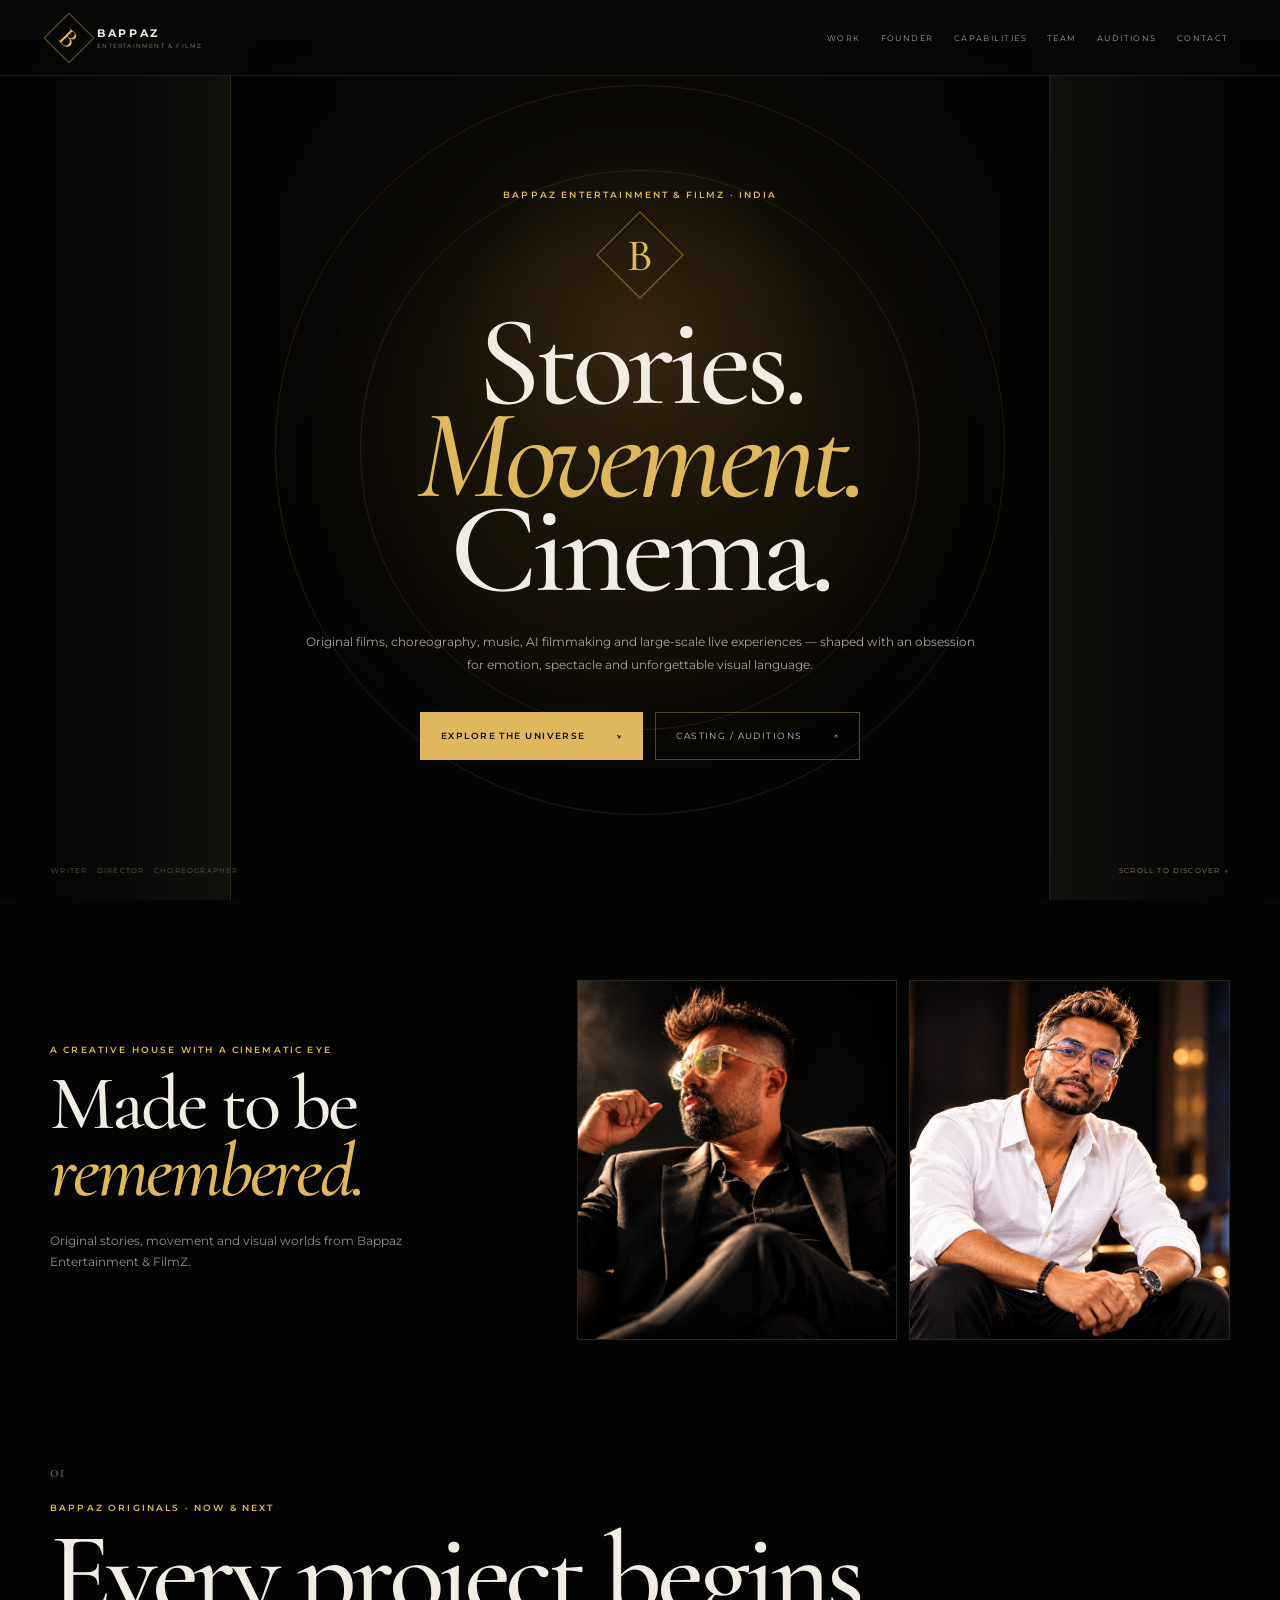
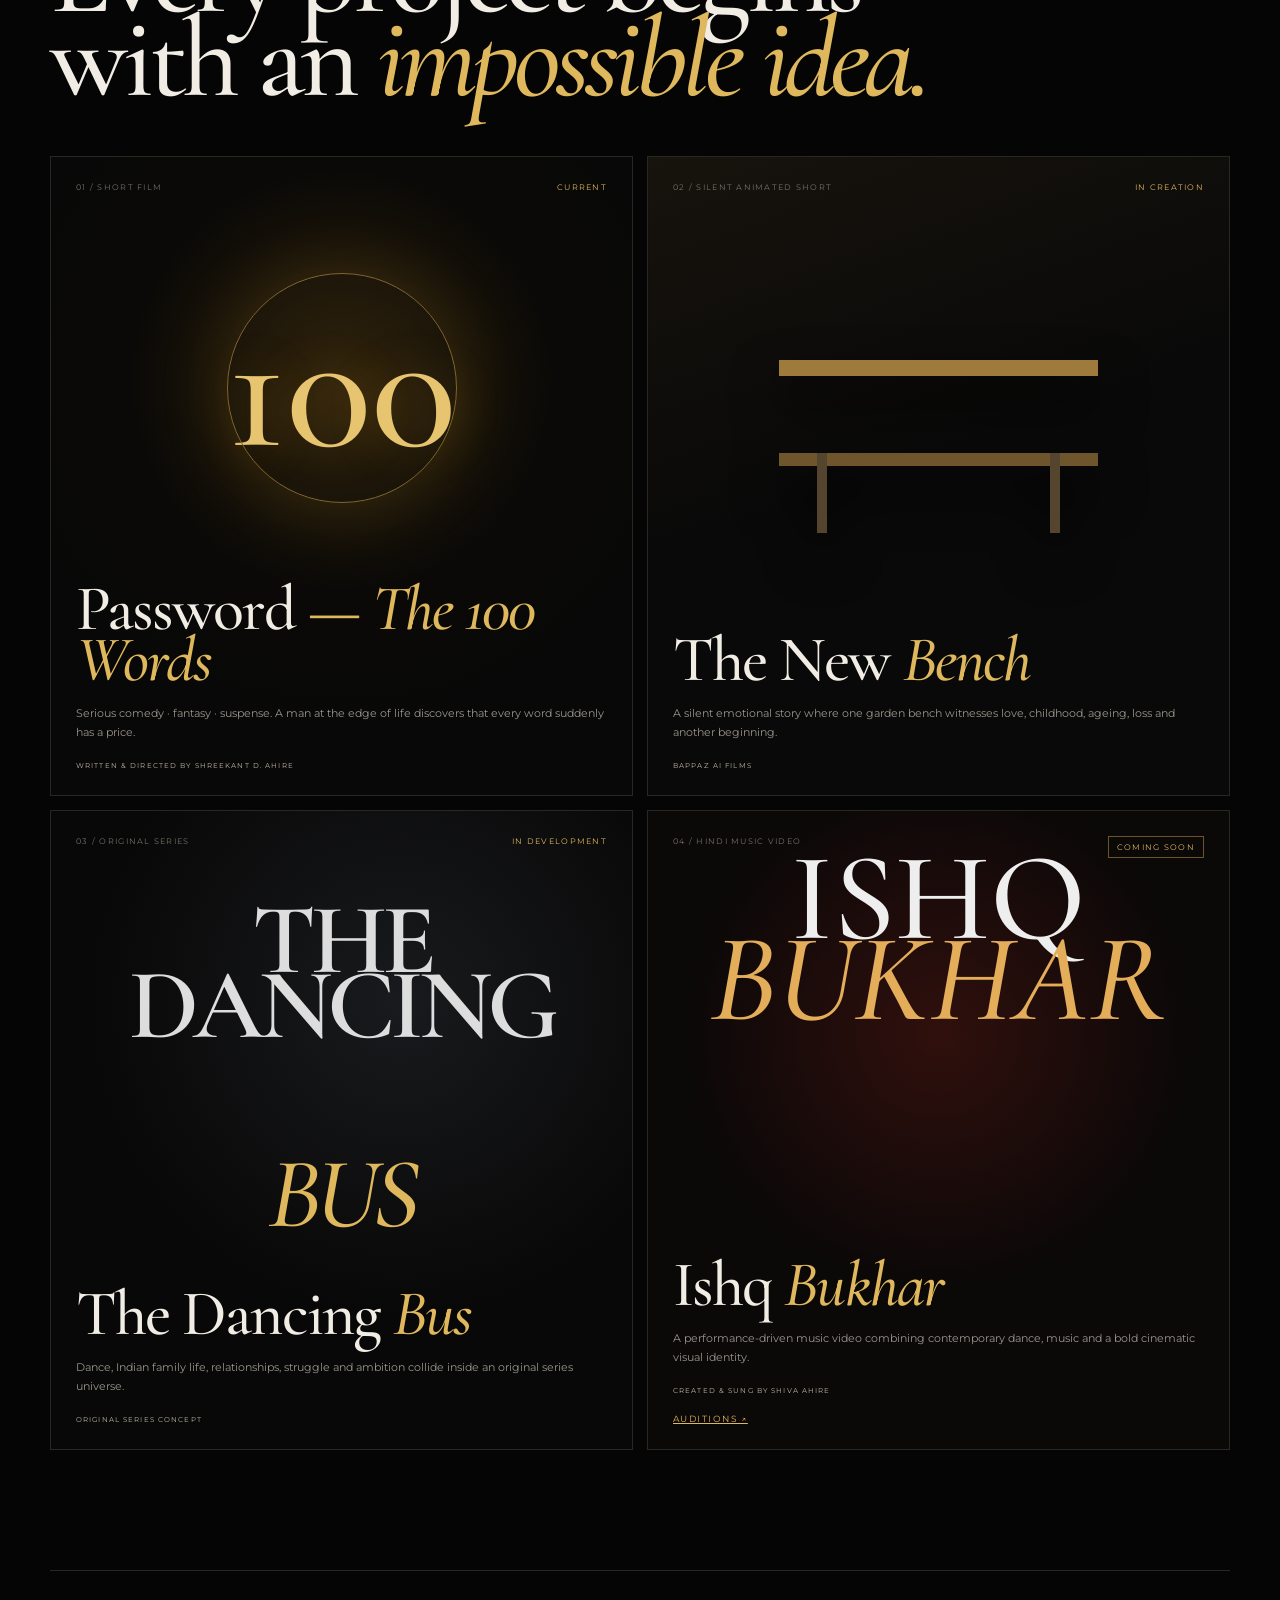
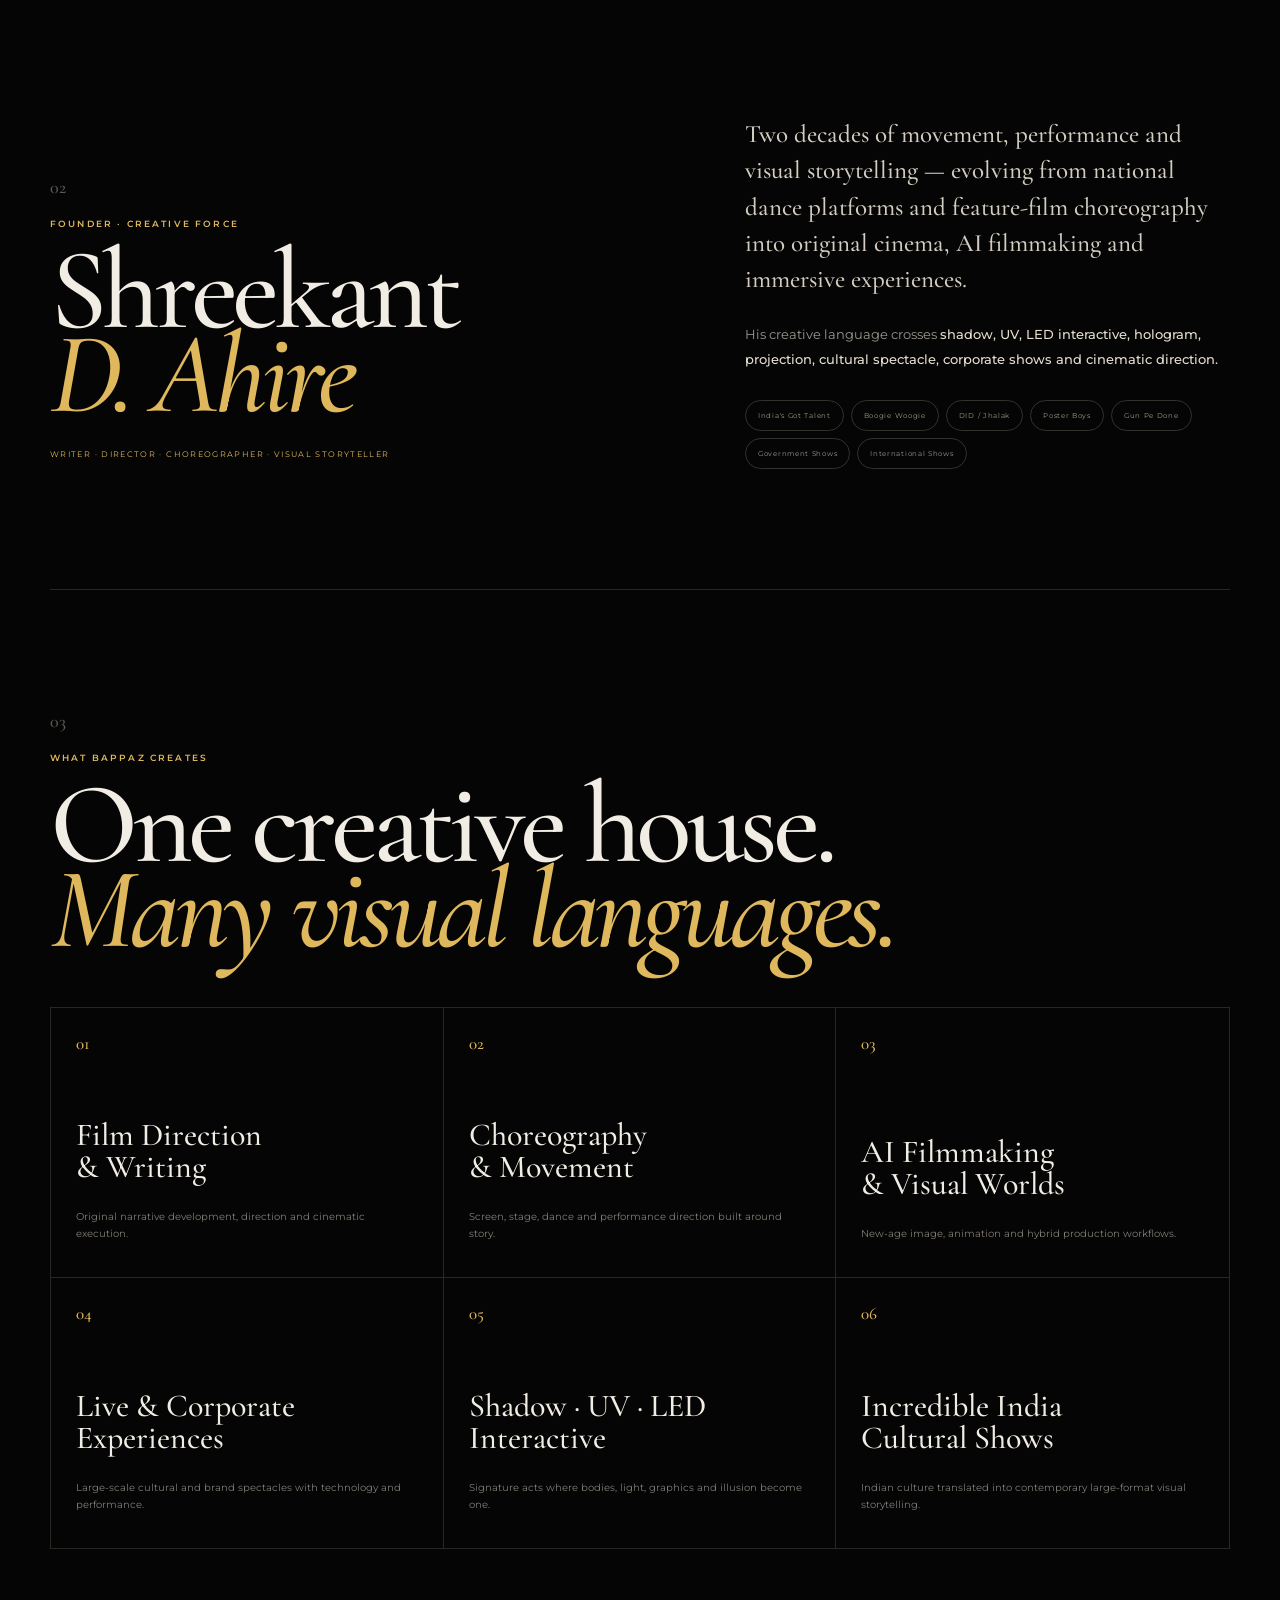
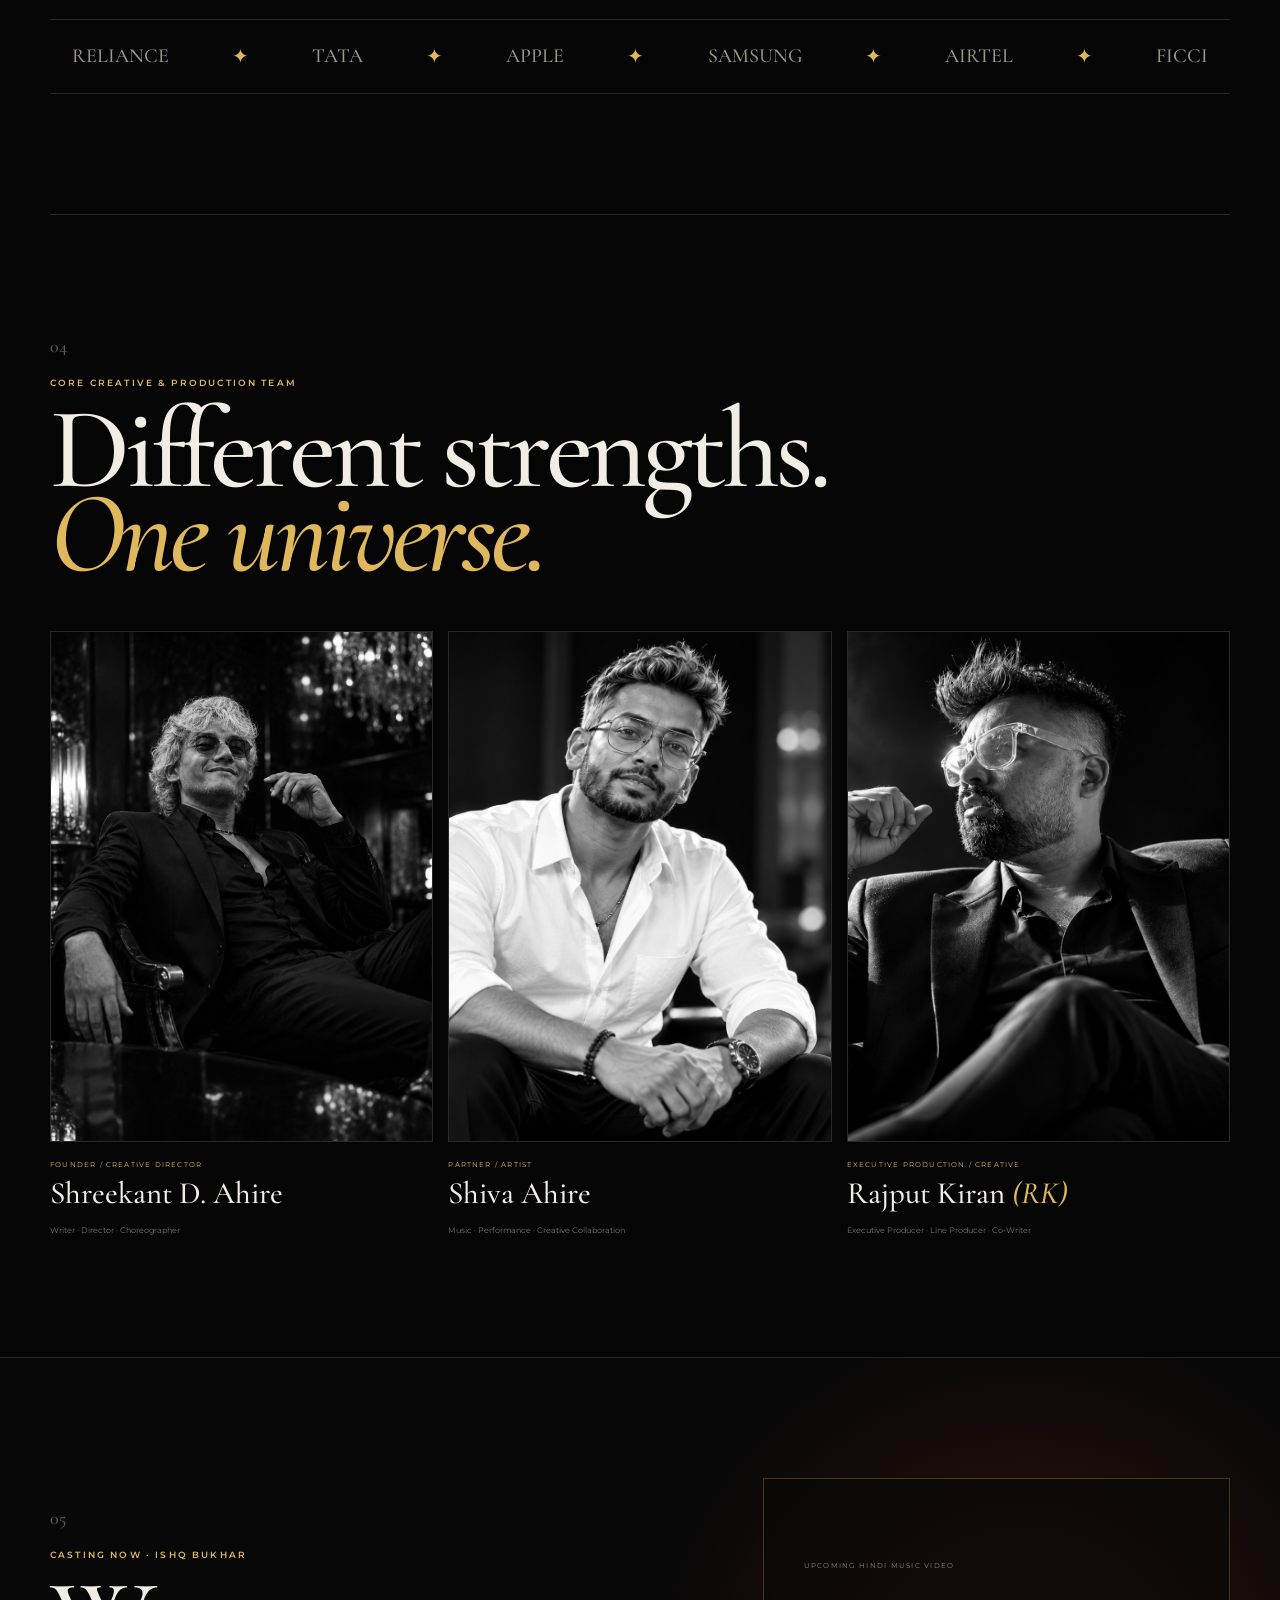
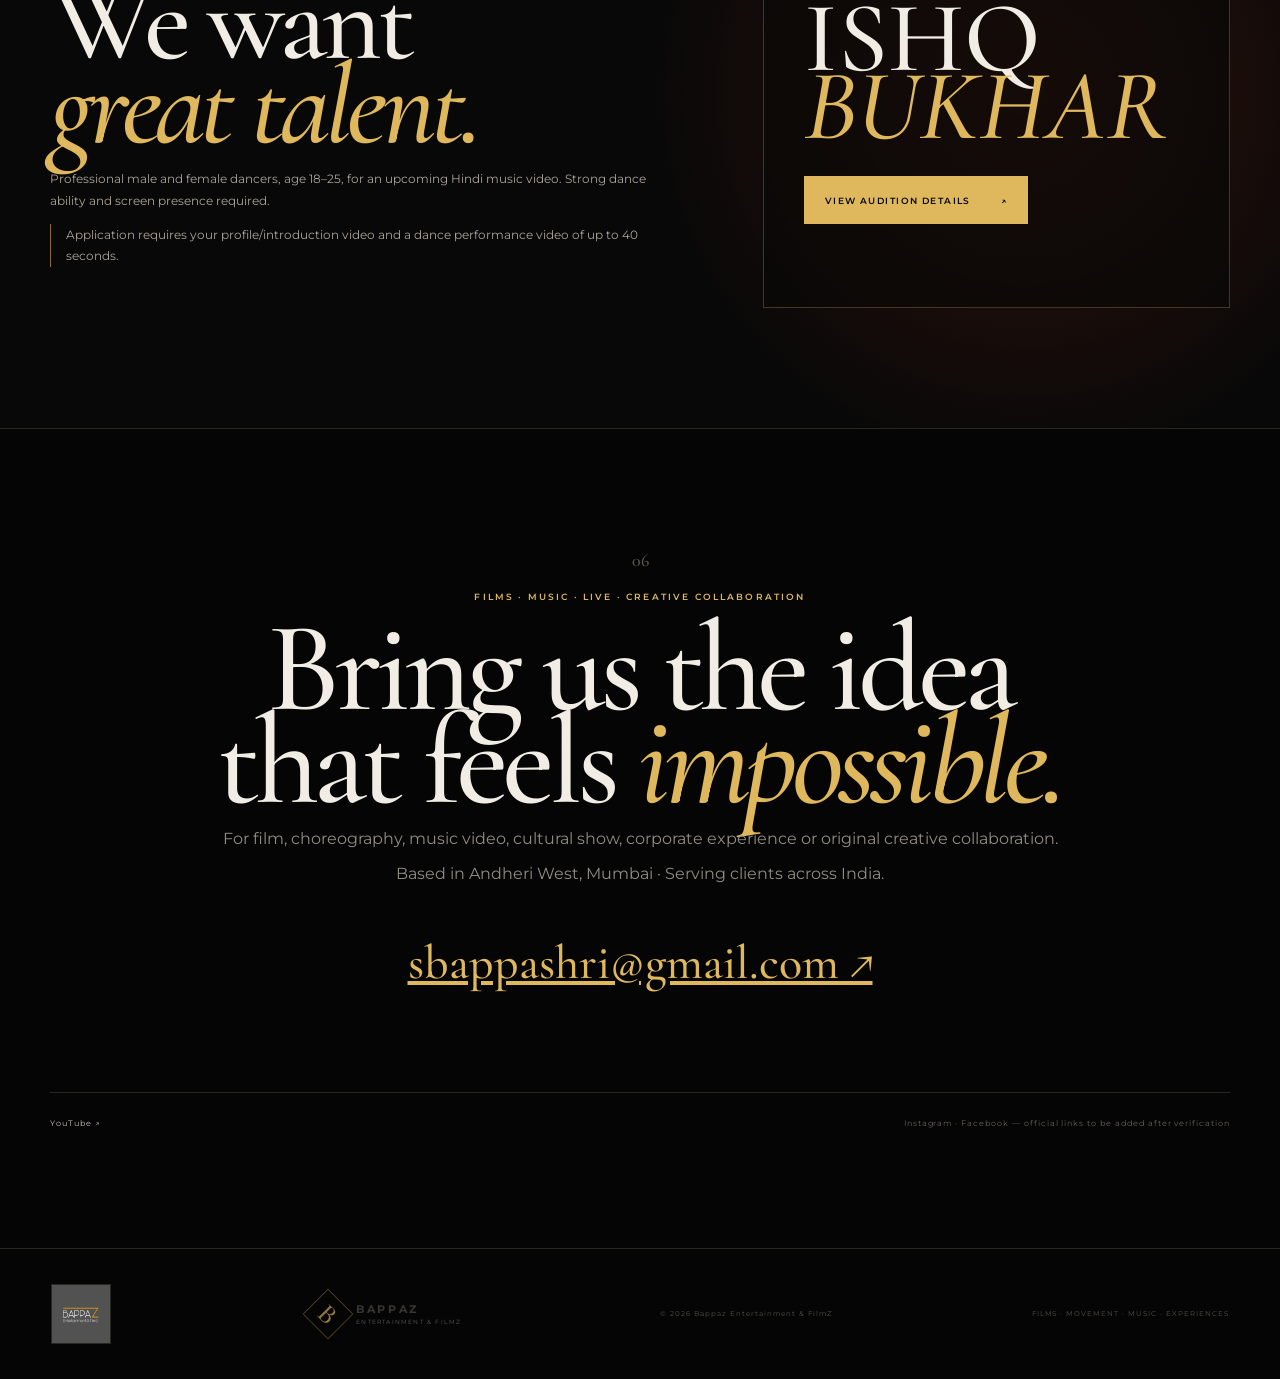
==== commit 06c955d5: "Show only Andheri West Mumbai as public business location" ====
--- a/index.html
+++ b/index.html
@@ -1 +1 @@
-<!doctype html><html lang="en" class="no-js"><head><meta charset="utf-8"><meta name="viewport" content="width=device-width,initial-scale=1"><meta name="description" content="Bappaz Entertainment & FilmZ — films, choreography, music, AI filmmaking and live experiences."><title>Bappaz Entertainment & FilmZ | Film Production & Choreography Mumbai</title><meta name="robots" content="index, follow, max-image-preview:large"><meta name="keywords" content="Bappaz Entertainment and FilmZ, Bappaz Entertainment, Bappa Excel Dance, Shreekant Ahire, Shrikant Ahire, film production Mumbai, choreography Mumbai, shadow act, corporate events, live shows, AI filmmaking"><meta property="og:type" content="website"><meta property="og:title" content="Bappaz Entertainment & FilmZ | Film Production, Choreography & Live Shows"><meta property="og:description" content="Original films, choreography, corporate events, shadow and UV acts, AI filmmaking and cinematic live experiences."><meta property="og:url" content="https://bappaz.github.io/bappaz-entertainment/"><link rel="canonical" href="https://bappaz.github.io/bappaz-entertainment/"><script type="application/ld+json">{"@context":"https://schema.org","@type":"Organization","name":"Bappaz Entertainment & FilmZ","alternateName":["Bappaz Entertainment","Bappa Excel Dance"],"url":"https://bappaz.github.io/bappaz-entertainment/","description":"Film production, choreography, original music videos, shadow and UV acts, corporate events, AI filmmaking and live entertainment in India.","founder":{"@type":"Person","name":"Shreekant Ahire"},"areaServed":"India","knowsAbout":["Film production","Dance choreography","Corporate events","Shadow acts","UV performances","AI filmmaking"]}</script><link rel="stylesheet" href="assets/site.css"><script>document.documentElement.classList.replace('no-js','js')</script><script defer src="assets/site.js"></script></head><body><a class="skip" href="#main">Skip to content</a><header class="topbar"><a class="brand" href="#top" aria-label="Bappaz Entertainment and FilmZ home"><span class="brand-gem">B</span><span><b>BAPPAZ</b><small>ENTERTAINMENT & FILMZ</small></span></a><button class="menu" type="button" aria-expanded="false" aria-controls="primary-nav"><span></span><span></span><span></span><b>MENU</b></button><nav id="primary-nav" aria-label="Primary navigation"><a href="#work">Work</a><a href="#about">Founder</a><a href="#capabilities">Capabilities</a><a href="#team">Team</a><a href="#auditions">Auditions</a><a href="#contact">Contact</a></nav></header><main id="main"><section id="top" class="hero"><div class="hero-glow"></div><div class="hero-ring ring-a"></div><div class="hero-ring ring-b"></div><div class="hero-content" data-reveal><p class="eyebrow">BAPPAZ ENTERTAINMENT & FILMZ · INDIA</p><div class="hero-monogram" aria-hidden="true"><span>B</span></div><h1>Stories.<br><em>Movement.</em><br>Cinema.</h1><p class="hero-copy">Original films, choreography, music, AI filmmaking and large-scale live experiences — shaped with an obsession for emotion, spectacle and unforgettable visual language.</p><div class="actions"><a class="button gold" href="#work">Explore the Universe <span>↘</span></a><a class="button ghost" href="auditions.html">Casting / Auditions <span>↗</span></a></div></div><div class="hero-foot"><span>WRITER · DIRECTOR · CHOREOGRAPHER</span><a href="#work">SCROLL TO DISCOVER ↓</a></div></section><section class="visual-feature" aria-label="Bappaz creative portraits"><div class="visual-intro"><p class="eyebrow">A CREATIVE HOUSE WITH A CINEMATIC EYE</p><h2>Made to be <em>remembered.</em></h2><p>Original stories, movement and visual worlds from Bappaz Entertainment &amp; FilmZ.</p></div><div class="visual-images"><img src="assets/portrait-editorial-black.jpg" alt="Cinematic portrait in a black suit" loading="lazy" width="1536" height="1502"><img src="assets/portrait-editorial-white.jpg" alt="Cinematic portrait in a white shirt" loading="lazy" width="1536" height="1205"></div></section><section id="work" class="section work"><header class="section-head" data-reveal><p class="index">01</p><p class="eyebrow">BAPPAZ ORIGINALS · NOW & NEXT</p><h2>Every project begins<br>with an <em>impossible idea.</em></h2></header><div class="projects"><article class="project password" data-reveal><div class="project-top"><span>01 / SHORT FILM</span><span class="status">CURRENT</span></div><div class="project-art"><span class="halo"></span><strong>100</strong></div><div class="project-copy"><h3>Password <em>— The 100 Words</em></h3><p>Serious comedy · fantasy · suspense. A man at the edge of life discovers that every word suddenly has a price.</p><small>WRITTEN & DIRECTED BY SHREEKANT D. AHIRE</small></div></article><article class="project bench" data-reveal><div class="project-top"><span>02 / SILENT ANIMATED SHORT</span><span class="status">IN CREATION</span></div><div class="project-art bench-art"><span></span></div><div class="project-copy"><h3>The New <em>Bench</em></h3><p>A silent emotional story where one garden bench witnesses love, childhood, ageing, loss and another beginning.</p><small>BAPPAZ AI FILMS</small></div></article><article class="project dancing" data-reveal><div class="project-top"><span>03 / ORIGINAL SERIES</span><span class="status">IN DEVELOPMENT</span></div><div class="project-art bus-art">THE<br>DANCING<br><i>BUS</i></div><div class="project-copy"><h3>The Dancing <em>Bus</em></h3><p>Dance, Indian family life, relationships, struggle and ambition collide inside an original series universe.</p><small>ORIGINAL SERIES CONCEPT</small></div></article><article class="project ishq" data-reveal><div class="project-top"><span>04 / HINDI MUSIC VIDEO</span><span class="status live">COMING SOON</span></div><div class="project-art pulse"><span>ISHQ</span><b>BUKHAR</b></div><div class="project-copy"><h3>Ishq <em>Bukhar</em></h3><p>A performance-driven music video combining contemporary dance, music and a bold cinematic visual identity.</p><small>CREATED & SUNG BY SHIVA AHIRE</small><a class="mini-link" href="auditions.html">AUDITIONS ↗</a></div></article></div></section><section id="about" class="section founder"><div class="founder-grid"><div data-reveal><p class="index">02</p><p class="eyebrow">FOUNDER · CREATIVE FORCE</p><h2>Shreekant<br><em>D. Ahire</em></h2><p class="role">WRITER · DIRECTOR · CHOREOGRAPHER · VISUAL STORYTELLER</p></div><div class="founder-copy" data-reveal><p class="lead">Two decades of movement, performance and visual storytelling — evolving from national dance platforms and feature-film choreography into original cinema, AI filmmaking and immersive experiences.</p><p>His creative language crosses <strong>shadow, UV, LED interactive, hologram, projection, cultural spectacle, corporate shows and cinematic direction.</strong></p><div class="credits"><span>India's Got Talent</span><span>Boogie Woogie</span><span>DID / Jhalak</span><span>Poster Boys</span><span>Gun Pe Done</span><span>Government Shows</span><span>International Shows</span></div></div></div></section><section id="capabilities" class="section capabilities"><header class="section-head" data-reveal><p class="index">03</p><p class="eyebrow">WHAT BAPPAZ CREATES</p><h2>One creative house.<br><em>Many visual languages.</em></h2></header><div class="cap-grid"><article data-reveal><span>01</span><h3>Film Direction<br>& Writing</h3><p>Original narrative development, direction and cinematic execution.</p></article><article data-reveal><span>02</span><h3>Choreography<br>& Movement</h3><p>Screen, stage, dance and performance direction built around story.</p></article><article data-reveal><span>03</span><h3>AI Filmmaking<br>& Visual Worlds</h3><p>New-age image, animation and hybrid production workflows.</p></article><article data-reveal><span>04</span><h3>Live & Corporate<br>Experiences</h3><p>Large-scale cultural and brand spectacles with technology and performance.</p></article><article data-reveal><span>05</span><h3>Shadow · UV · LED<br>Interactive</h3><p>Signature acts where bodies, light, graphics and illusion become one.</p></article><article data-reveal><span>06</span><h3>Incredible India<br>Cultural Shows</h3><p>Indian culture translated into contemporary large-format visual storytelling.</p></article></div><div class="client-strip"><span>RELIANCE</span><i>✦</i><span>TATA</span><i>✦</i><span>APPLE</span><i>✦</i><span>SAMSUNG</span><i>✦</i><span>AIRTEL</span><i>✦</i><span>FICCI</span></div></section><section id="team" class="section team"><header class="section-head" data-reveal><p class="index">04</p><p class="eyebrow">CORE CREATIVE & PRODUCTION TEAM</p><h2>Different strengths.<br><em>One universe.</em></h2></header><div class="team-grid"><article class="person founder-card" data-reveal><div class="portrait founder-portrait"><img src="assets/shreekant-founder-full.jpg" alt="Shreekant D. Ahire, founder of Bappaz Entertainment & FilmZ" loading="lazy" width="1229" height="1536"></div><p>FOUNDER / CREATIVE DIRECTOR</p><h3>Shreekant D. Ahire</h3><small>Writer · Director · Choreographer</small></article><article class="person" data-reveal><div class="portrait"><img src="SHIV%20AHIRE.png" alt="Shiva Ahire, partner and artist at Bappaz Entertainment & FilmZ" loading="lazy"></div><p>PARTNER / ARTIST</p><h3>Shiva Ahire</h3><small>Music · Performance · Creative Collaboration</small></article><article class="person" data-reveal><div class="portrait"><img src="file_0000000097bc8207af639b28cc48c8f5.png" alt="Rajput Kiran RK, executive production and creative team at Bappaz Entertainment & FilmZ" loading="lazy"></div><p>EXECUTIVE PRODUCTION / CREATIVE</p><h3>Rajput Kiran <em>(RK)</em></h3><small>Executive Producer · Line Producer · Co-Writer</small></article></div></section><section id="auditions" class="section audition"><div data-reveal><p class="index">05</p><p class="eyebrow">CASTING NOW · ISHQ BUKHAR</p><h2>We want<br><em>great talent.</em></h2><p>Professional male and female dancers, age 18–25, for an upcoming Hindi music video. Strong dance ability and screen presence required.</p><p class="upload-note">Application requires your profile/introduction video and a dance performance video of up to 40 seconds.</p></div><div class="audition-cta" data-reveal><span>UPCOMING HINDI MUSIC VIDEO</span><strong>ISHQ<br><em>BUKHAR</em></strong><a class="button gold" href="auditions.html">View Audition Details <span>↗</span></a></div></section><section id="contact" class="section contact"><div data-reveal><p class="index">06</p><p class="eyebrow">FILMS · MUSIC · LIVE · CREATIVE COLLABORATION</p><h2>Bring us the idea<br>that feels <em>impossible.</em></h2><p>For film, choreography, music video, cultural show, corporate experience or original creative collaboration.</p><a class="mail" href="mailto:sbappashri@gmail.com">sbappashri@gmail.com ↗</a></div><div class="social"><a href="https://www.youtube.com/@shreekantdanceahire9892" target="_blank" rel="noopener">YouTube ↗</a><span>Instagram · Facebook — official links to be added after verification</span></div></section></main><footer><img class="footer-logo" src="assets/bappaz-logo.jpg" alt="Bappaz Entertainment & FilmZ logo" loading="lazy" width="1536" height="1536"><a class="brand footer-brand" href="#top"><span class="brand-gem">B</span><span><b>BAPPAZ</b><small>ENTERTAINMENT & FILMZ</small></span></a><p>© 2026 Bappaz Entertainment & FilmZ</p><p>FILMS · MOVEMENT · MUSIC · EXPERIENCES</p></footer></body></html>+<!doctype html><html lang="en" class="no-js"><head><meta charset="utf-8"><meta name="viewport" content="width=device-width,initial-scale=1"><meta name="description" content="Bappaz Entertainment & FilmZ — films, choreography, music, AI filmmaking and live experiences."><title>Bappaz Entertainment & FilmZ | Film Production & Choreography Mumbai</title><meta name="robots" content="index, follow, max-image-preview:large"><meta name="keywords" content="Bappaz Entertainment and FilmZ, Bappaz Entertainment, Bappa Excel Dance, Shreekant Ahire, Shrikant Ahire, film production Mumbai, choreography Mumbai, shadow act, corporate events, live shows, AI filmmaking"><meta property="og:type" content="website"><meta property="og:title" content="Bappaz Entertainment & FilmZ | Film Production, Choreography & Live Shows"><meta property="og:description" content="Original films, choreography, corporate events, shadow and UV acts, AI filmmaking and cinematic live experiences."><meta property="og:url" content="https://bappaz.github.io/bappaz-entertainment/"><link rel="canonical" href="https://bappaz.github.io/bappaz-entertainment/"><script type="application/ld+json">{"@context":"https://schema.org","@type":"Organization","name":"Bappaz Entertainment & FilmZ","alternateName":["Bappaz Entertainment","Bappa Excel Dance"],"url":"https://bappaz.github.io/bappaz-entertainment/","description":"Film production, choreography, original music videos, shadow and UV acts, corporate events, AI filmmaking and live entertainment in India.","founder":{"@type":"Person","name":"Shreekant Ahire"},"areaServed":"India","knowsAbout":["Film production","Dance choreography","Corporate events","Shadow acts","UV performances","AI filmmaking"]}</script><link rel="stylesheet" href="assets/site.css"><script>document.documentElement.classList.replace('no-js','js')</script><script defer src="assets/site.js"></script></head><body><a class="skip" href="#main">Skip to content</a><header class="topbar"><a class="brand" href="#top" aria-label="Bappaz Entertainment and FilmZ home"><span class="brand-gem">B</span><span><b>BAPPAZ</b><small>ENTERTAINMENT & FILMZ</small></span></a><button class="menu" type="button" aria-expanded="false" aria-controls="primary-nav"><span></span><span></span><span></span><b>MENU</b></button><nav id="primary-nav" aria-label="Primary navigation"><a href="#work">Work</a><a href="#about">Founder</a><a href="#capabilities">Capabilities</a><a href="#team">Team</a><a href="#auditions">Auditions</a><a href="#contact">Contact</a></nav></header><main id="main"><section id="top" class="hero"><div class="hero-glow"></div><div class="hero-ring ring-a"></div><div class="hero-ring ring-b"></div><div class="hero-content" data-reveal><p class="eyebrow">BAPPAZ ENTERTAINMENT & FILMZ · INDIA</p><div class="hero-monogram" aria-hidden="true"><span>B</span></div><h1>Stories.<br><em>Movement.</em><br>Cinema.</h1><p class="hero-copy">Original films, choreography, music, AI filmmaking and large-scale live experiences — shaped with an obsession for emotion, spectacle and unforgettable visual language.</p><div class="actions"><a class="button gold" href="#work">Explore the Universe <span>↘</span></a><a class="button ghost" href="auditions.html">Casting / Auditions <span>↗</span></a></div></div><div class="hero-foot"><span>WRITER · DIRECTOR · CHOREOGRAPHER</span><a href="#work">SCROLL TO DISCOVER ↓</a></div></section><section class="visual-feature" aria-label="Bappaz creative portraits"><div class="visual-intro"><p class="eyebrow">A CREATIVE HOUSE WITH A CINEMATIC EYE</p><h2>Made to be <em>remembered.</em></h2><p>Original stories, movement and visual worlds from Bappaz Entertainment &amp; FilmZ.</p></div><div class="visual-images"><img src="assets/portrait-editorial-black.jpg" alt="Cinematic portrait in a black suit" loading="lazy" width="1536" height="1502"><img src="assets/portrait-editorial-white.jpg" alt="Cinematic portrait in a white shirt" loading="lazy" width="1536" height="1205"></div></section><section id="work" class="section work"><header class="section-head" data-reveal><p class="index">01</p><p class="eyebrow">BAPPAZ ORIGINALS · NOW & NEXT</p><h2>Every project begins<br>with an <em>impossible idea.</em></h2></header><div class="projects"><article class="project password" data-reveal><div class="project-top"><span>01 / SHORT FILM</span><span class="status">CURRENT</span></div><div class="project-art"><span class="halo"></span><strong>100</strong></div><div class="project-copy"><h3>Password <em>— The 100 Words</em></h3><p>Serious comedy · fantasy · suspense. A man at the edge of life discovers that every word suddenly has a price.</p><small>WRITTEN & DIRECTED BY SHREEKANT D. AHIRE</small></div></article><article class="project bench" data-reveal><div class="project-top"><span>02 / SILENT ANIMATED SHORT</span><span class="status">IN CREATION</span></div><div class="project-art bench-art"><span></span></div><div class="project-copy"><h3>The New <em>Bench</em></h3><p>A silent emotional story where one garden bench witnesses love, childhood, ageing, loss and another beginning.</p><small>BAPPAZ AI FILMS</small></div></article><article class="project dancing" data-reveal><div class="project-top"><span>03 / ORIGINAL SERIES</span><span class="status">IN DEVELOPMENT</span></div><div class="project-art bus-art">THE<br>DANCING<br><i>BUS</i></div><div class="project-copy"><h3>The Dancing <em>Bus</em></h3><p>Dance, Indian family life, relationships, struggle and ambition collide inside an original series universe.</p><small>ORIGINAL SERIES CONCEPT</small></div></article><article class="project ishq" data-reveal><div class="project-top"><span>04 / HINDI MUSIC VIDEO</span><span class="status live">COMING SOON</span></div><div class="project-art pulse"><span>ISHQ</span><b>BUKHAR</b></div><div class="project-copy"><h3>Ishq <em>Bukhar</em></h3><p>A performance-driven music video combining contemporary dance, music and a bold cinematic visual identity.</p><small>CREATED & SUNG BY SHIVA AHIRE</small><a class="mini-link" href="auditions.html">AUDITIONS ↗</a></div></article></div></section><section id="about" class="section founder"><div class="founder-grid"><div data-reveal><p class="index">02</p><p class="eyebrow">FOUNDER · CREATIVE FORCE</p><h2>Shreekant<br><em>D. Ahire</em></h2><p class="role">WRITER · DIRECTOR · CHOREOGRAPHER · VISUAL STORYTELLER</p></div><div class="founder-copy" data-reveal><p class="lead">Two decades of movement, performance and visual storytelling — evolving from national dance platforms and feature-film choreography into original cinema, AI filmmaking and immersive experiences.</p><p>His creative language crosses <strong>shadow, UV, LED interactive, hologram, projection, cultural spectacle, corporate shows and cinematic direction.</strong></p><div class="credits"><span>India's Got Talent</span><span>Boogie Woogie</span><span>DID / Jhalak</span><span>Poster Boys</span><span>Gun Pe Done</span><span>Government Shows</span><span>International Shows</span></div></div></div></section><section id="capabilities" class="section capabilities"><header class="section-head" data-reveal><p class="index">03</p><p class="eyebrow">WHAT BAPPAZ CREATES</p><h2>One creative house.<br><em>Many visual languages.</em></h2></header><div class="cap-grid"><article data-reveal><span>01</span><h3>Film Direction<br>& Writing</h3><p>Original narrative development, direction and cinematic execution.</p></article><article data-reveal><span>02</span><h3>Choreography<br>& Movement</h3><p>Screen, stage, dance and performance direction built around story.</p></article><article data-reveal><span>03</span><h3>AI Filmmaking<br>& Visual Worlds</h3><p>New-age image, animation and hybrid production workflows.</p></article><article data-reveal><span>04</span><h3>Live & Corporate<br>Experiences</h3><p>Large-scale cultural and brand spectacles with technology and performance.</p></article><article data-reveal><span>05</span><h3>Shadow · UV · LED<br>Interactive</h3><p>Signature acts where bodies, light, graphics and illusion become one.</p></article><article data-reveal><span>06</span><h3>Incredible India<br>Cultural Shows</h3><p>Indian culture translated into contemporary large-format visual storytelling.</p></article></div><div class="client-strip"><span>RELIANCE</span><i>✦</i><span>TATA</span><i>✦</i><span>APPLE</span><i>✦</i><span>SAMSUNG</span><i>✦</i><span>AIRTEL</span><i>✦</i><span>FICCI</span></div></section><section id="team" class="section team"><header class="section-head" data-reveal><p class="index">04</p><p class="eyebrow">CORE CREATIVE & PRODUCTION TEAM</p><h2>Different strengths.<br><em>One universe.</em></h2></header><div class="team-grid"><article class="person founder-card" data-reveal><div class="portrait founder-portrait"><img src="assets/shreekant-founder-full.jpg" alt="Shreekant D. Ahire, founder of Bappaz Entertainment & FilmZ" loading="lazy" width="1229" height="1536"></div><p>FOUNDER / CREATIVE DIRECTOR</p><h3>Shreekant D. Ahire</h3><small>Writer · Director · Choreographer</small></article><article class="person" data-reveal><div class="portrait"><img src="SHIV%20AHIRE.png" alt="Shiva Ahire, partner and artist at Bappaz Entertainment & FilmZ" loading="lazy"></div><p>PARTNER / ARTIST</p><h3>Shiva Ahire</h3><small>Music · Performance · Creative Collaboration</small></article><article class="person" data-reveal><div class="portrait"><img src="file_0000000097bc8207af639b28cc48c8f5.png" alt="Rajput Kiran RK, executive production and creative team at Bappaz Entertainment & FilmZ" loading="lazy"></div><p>EXECUTIVE PRODUCTION / CREATIVE</p><h3>Rajput Kiran <em>(RK)</em></h3><small>Executive Producer · Line Producer · Co-Writer</small></article></div></section><section id="auditions" class="section audition"><div data-reveal><p class="index">05</p><p class="eyebrow">CASTING NOW · ISHQ BUKHAR</p><h2>We want<br><em>great talent.</em></h2><p>Professional male and female dancers, age 18–25, for an upcoming Hindi music video. Strong dance ability and screen presence required.</p><p class="upload-note">Application requires your profile/introduction video and a dance performance video of up to 40 seconds.</p></div><div class="audition-cta" data-reveal><span>UPCOMING HINDI MUSIC VIDEO</span><strong>ISHQ<br><em>BUKHAR</em></strong><a class="button gold" href="auditions.html">View Audition Details <span>↗</span></a></div></section><section id="contact" class="section contact"><div data-reveal><p class="index">06</p><p class="eyebrow">FILMS · MUSIC · LIVE · CREATIVE COLLABORATION</p><h2>Bring us the idea<br>that feels <em>impossible.</em></h2><p>For film, choreography, music video, cultural show, corporate experience or original creative collaboration.</p><p>Based in Andheri West, Mumbai · Serving clients across India.</p><a class="mail" href="mailto:sbappashri@gmail.com">sbappashri@gmail.com ↗</a></div><div class="social"><a href="https://www.youtube.com/@shreekantdanceahire9892" target="_blank" rel="noopener">YouTube ↗</a><span>Instagram · Facebook — official links to be added after verification</span></div></section></main><footer><img class="footer-logo" src="assets/bappaz-logo.jpg" alt="Bappaz Entertainment & FilmZ logo" loading="lazy" width="1536" height="1536"><a class="brand footer-brand" href="#top"><span class="brand-gem">B</span><span><b>BAPPAZ</b><small>ENTERTAINMENT & FILMZ</small></span></a><p>© 2026 Bappaz Entertainment & FilmZ</p><p>FILMS · MOVEMENT · MUSIC · EXPERIENCES</p></footer></body></html>
